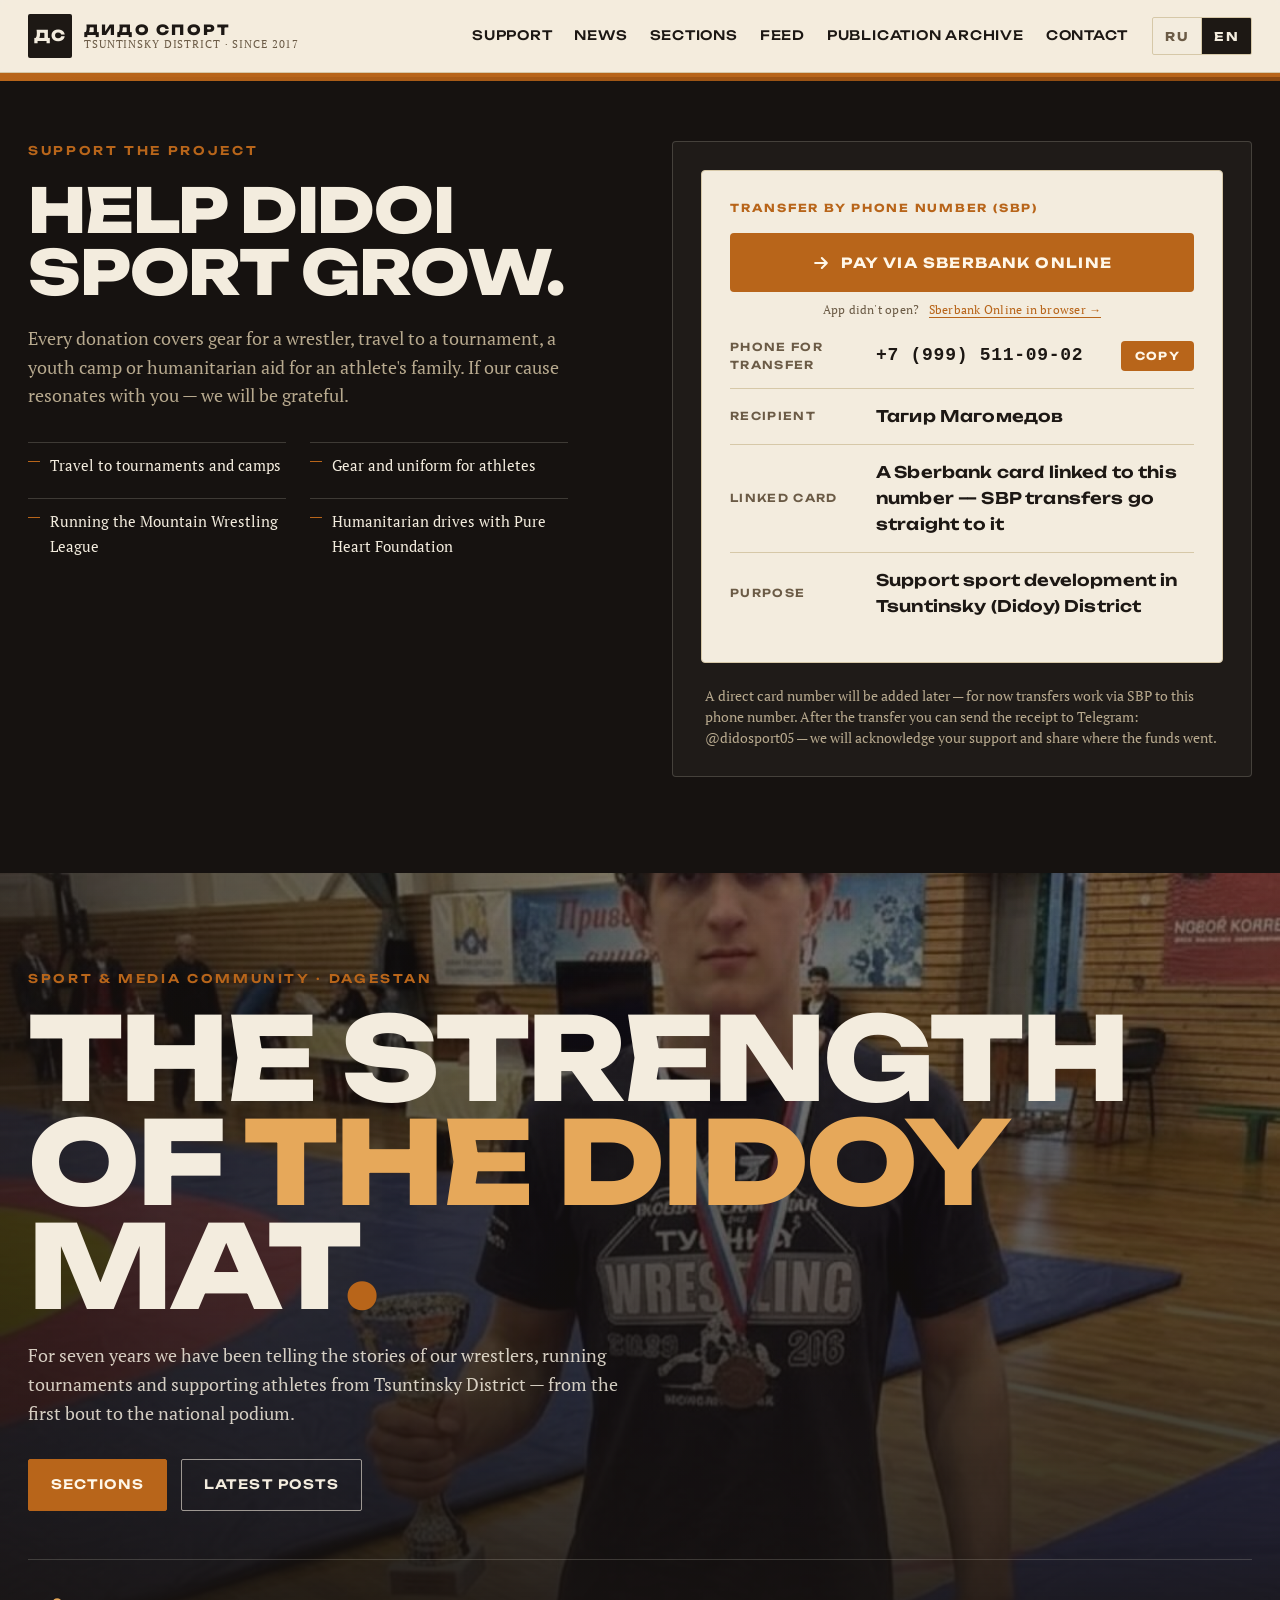
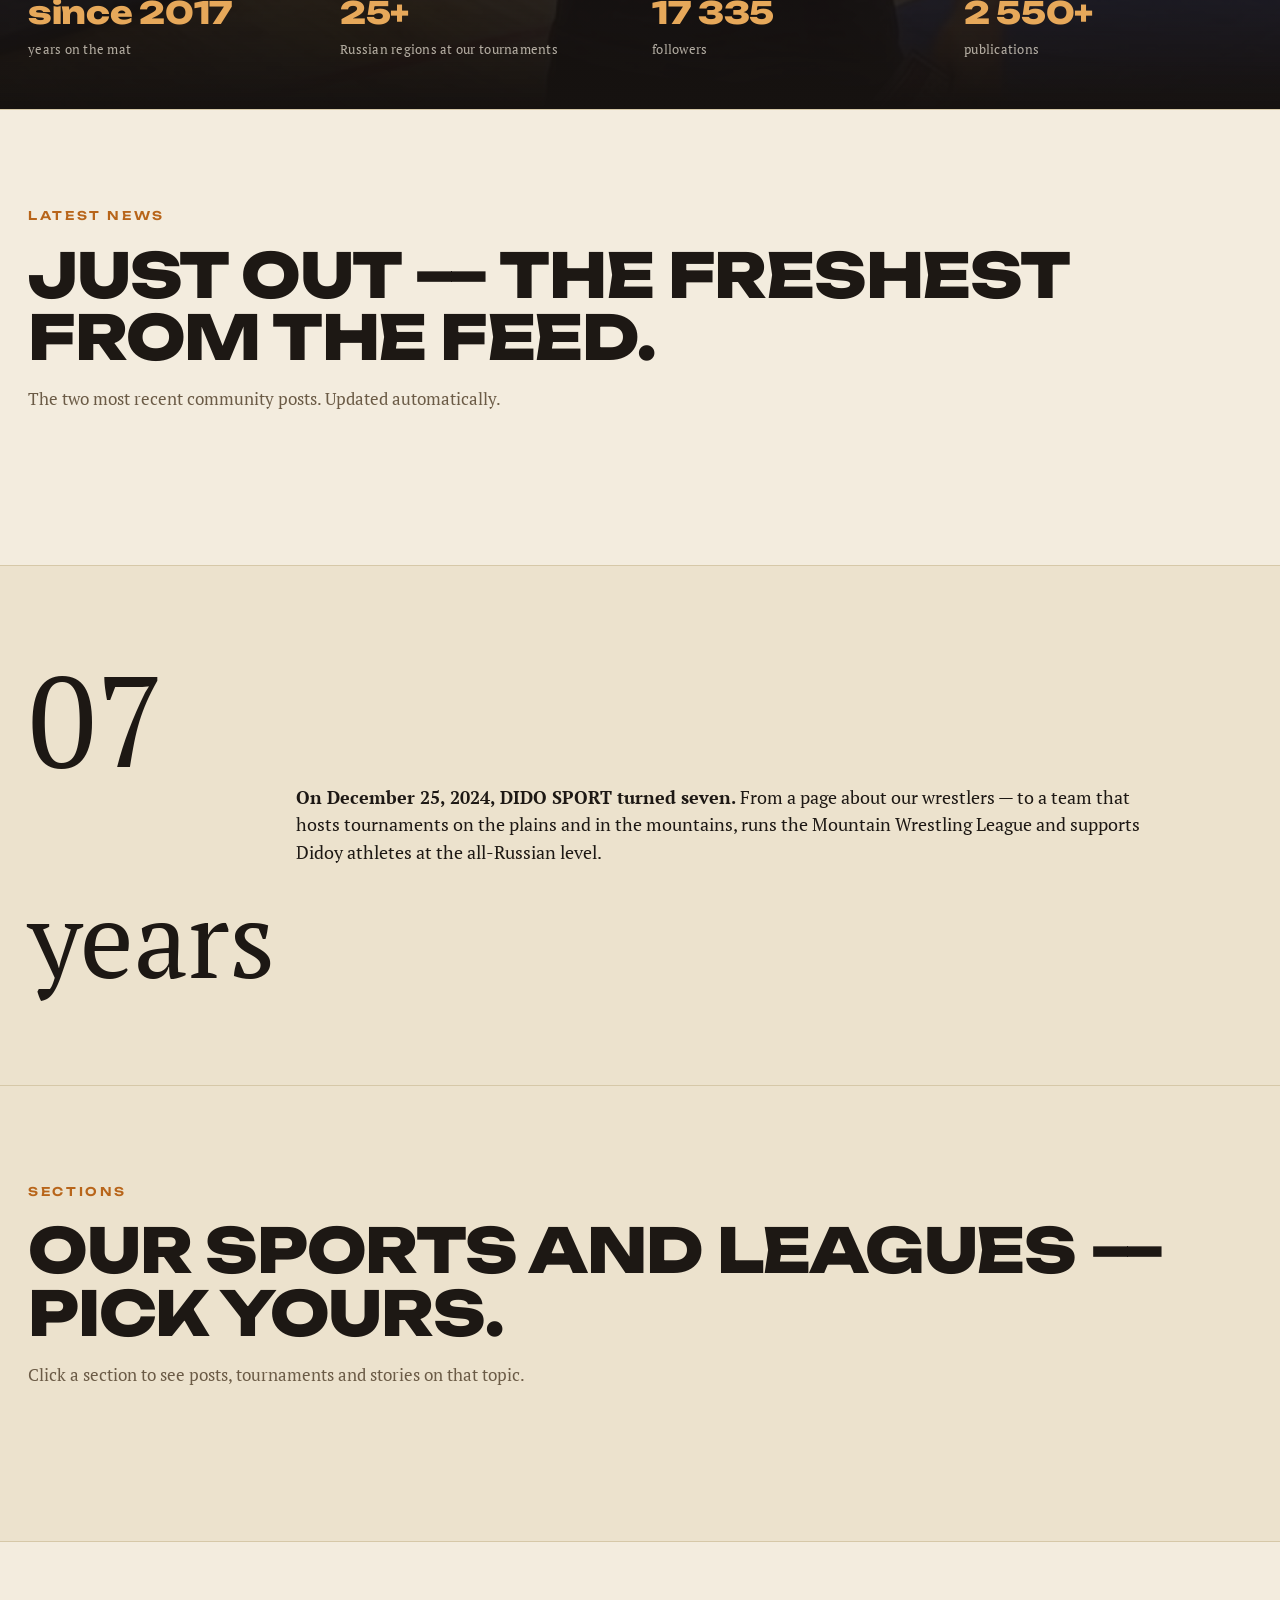
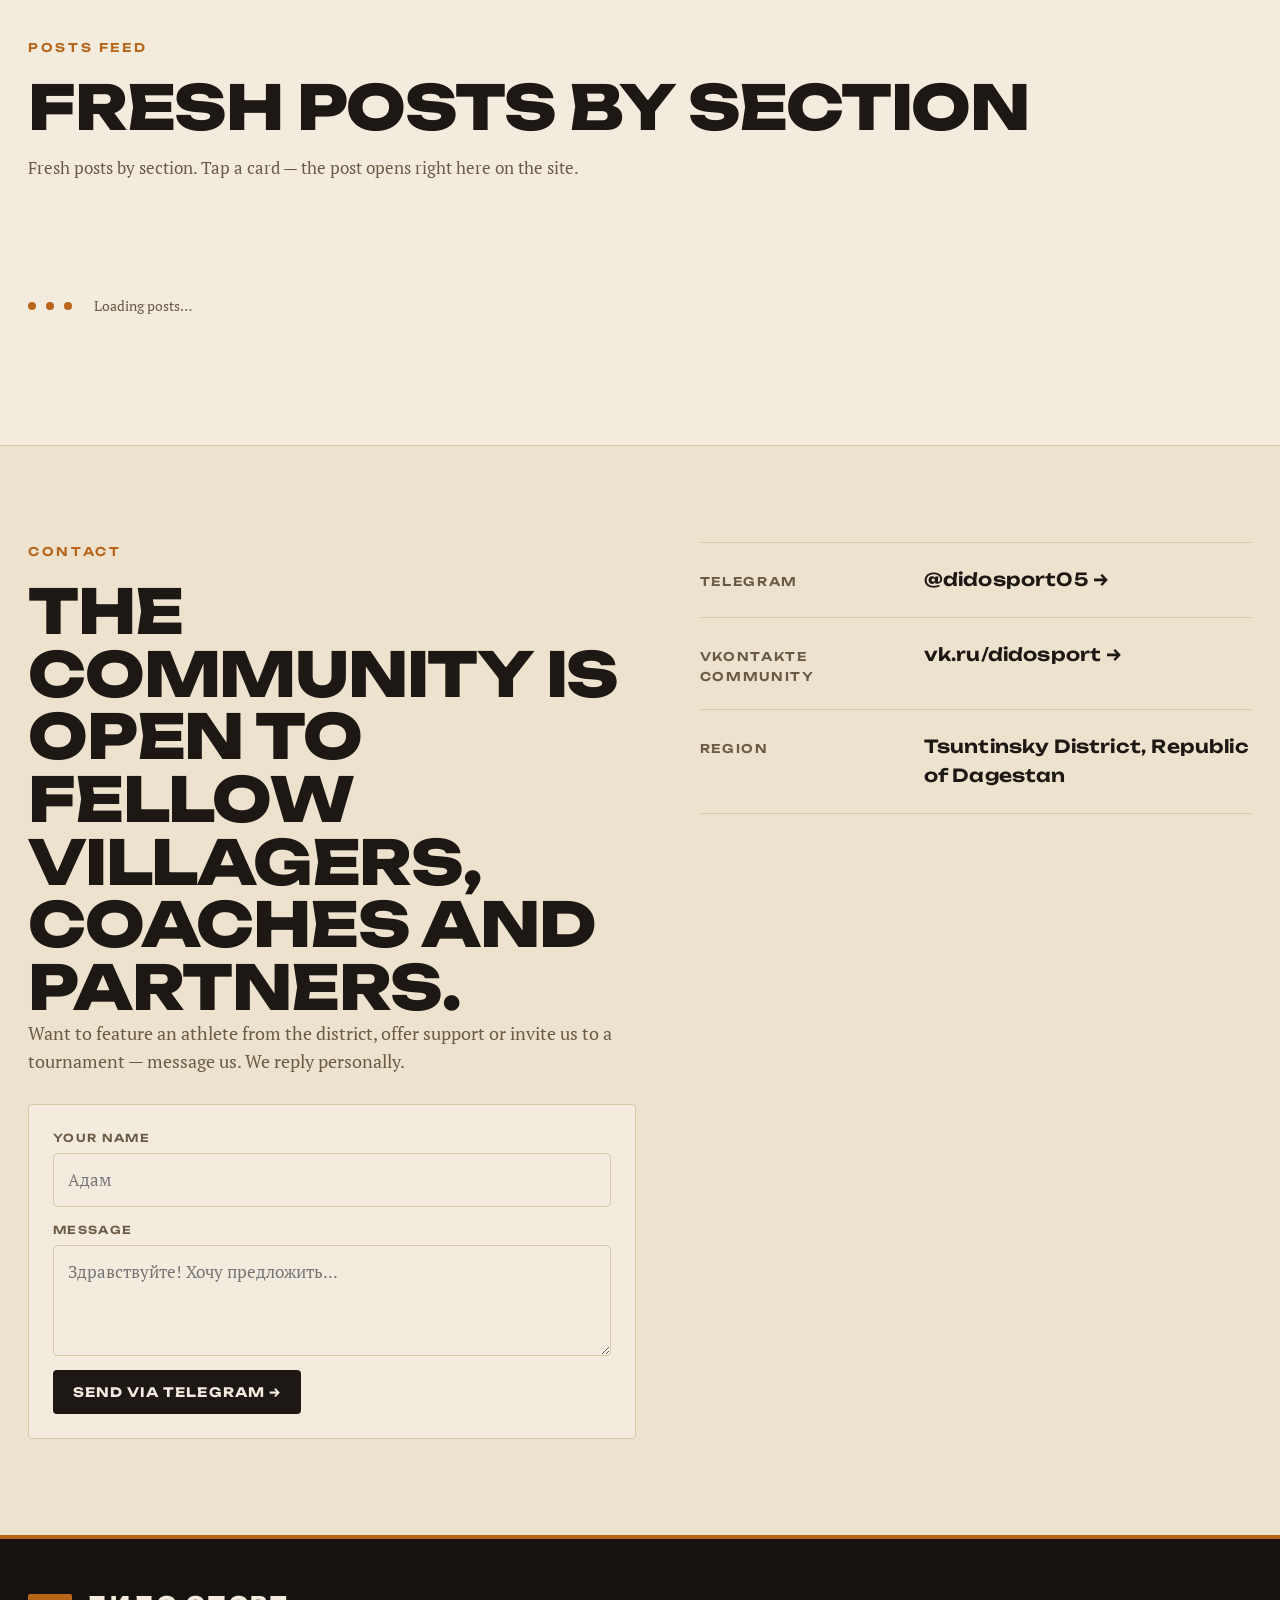
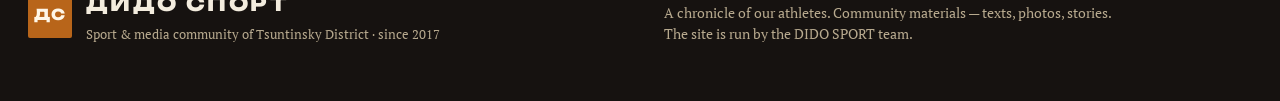
==== index.html @ 18852779 "feat: archive page (year/month grouping), refactor post modal into shared file - archive.html + arch" ====
<!doctype html>
<html lang="ru">
<head>
<meta charset="utf-8">
<meta name="viewport" content="width=device-width,initial-scale=1,viewport-fit=cover">

<!-- Primary SEO -->
<title>ДИДО СПОРТ — спортивное сообщество Цунтинского района · Дидойский спорт в Дагестане</title>
<meta name="title" content="ДИДО СПОРТ — спортивное сообщество Цунтинского (Дидойского) района Дагестана">
<meta name="description" content="ДИДО СПОРТ — спортивно-информационное сообщество Дидойского района, Республика Дагестан. Вольная борьба, ММА, муай-тай, футбол, волейбол, регби, смешанные единоборства. Новости дагестанских борцов, турниры, истории атлетов, Дидойские Вести. Спорт для дидойцев и цунтинцев с 2017 года.">
<meta name="keywords" content="спорт, дидоспорт, дидойцы, Дидо, спортивные новости, Дидойские Вести, дидоэтия, Дагестан, республика Дагестан, цунтинский район, Дидойский район, спортсмены, дагестанцы, вольная борьба, футбол, воллейбол, регби, смешанные единоборства, муай-тай, дагестанские борцы, борец, Хабиб Нурмагомедов, Ислам Махачев, цези, орёл, Даг, РД, новости РД, спортивное питание, спортивное сообщество, борьба, MMA, free fighting, Цунта, Бежта, Хупри, Шаитли">
<meta name="author" content="ДИДО СПОРТ">
<meta name="robots" content="index, follow, max-image-preview:large, max-snippet:-1, max-video-preview:-1">
<meta name="googlebot" content="index, follow">
<meta name="yandex" content="index, follow">
<meta name="language" content="Russian">
<meta name="geo.region" content="RU-DA">
<meta name="geo.placename" content="Цунтинский район, Республика Дагестан">
<meta name="geo.position" content="42.26297;45.90168">
<meta name="ICBM" content="42.26297, 45.90168">
<meta name="theme-color" content="#1a1814">

<!-- Open Graph -->
<meta property="og:type" content="website">
<meta property="og:url" content="https://www.didosport05.ru/">
<meta property="og:title" content="ДИДО СПОРТ — спортивное сообщество Дидойского района Дагестана">
<meta property="og:description" content="Спортивные новости дидойцев: вольная борьба, ММА, муай-тай, футбол, волейбол, регби. Турниры, истории атлетов, Дидойские Вести. Цунтинский район, Дагестан.">
<meta property="og:image" content="https://www.didosport05.ru/instagram/feed/3963611940679775614_6801557018-10.jpg">
<meta property="og:locale" content="ru_RU">
<meta property="og:locale:alternate" content="en_US">
<meta property="og:site_name" content="ДИДО СПОРТ">

<!-- Twitter Card -->
<meta name="twitter:card" content="summary_large_image">
<meta name="twitter:title" content="ДИДО СПОРТ — спортивное сообщество Дидойского района Дагестана">
<meta name="twitter:description" content="Спортивные новости дидойцев: вольная борьба, ММА, муай-тай, футбол, волейбол, регби. Дидойские Вести.">
<meta name="twitter:image" content="https://www.didosport05.ru/instagram/feed/3963611940679775614_6801557018-10.jpg">

<!-- Verification placeholders (set up later) -->
<meta name="yandex-verification" content="3475c1c5858cd41a">
<meta name="google-site-verification" content="google871089d7b8849f46">

<link rel="canonical" href="https://www.didosport05.ru/">
<link rel="alternate" hreflang="ru" href="https://www.didosport05.ru/">
<link rel="alternate" hreflang="en" href="https://www.didosport05.ru/?lang=en">
<link rel="alternate" hreflang="x-default" href="https://www.didosport05.ru/">

<!-- Schema.org JSON-LD -->
<script type="application/ld+json">
{
  "@context": "https://schema.org",
  "@graph": [
    {
      "@type": "Organization",
      "@id": "https://www.didosport05.ru/#organization",
      "name": "ДИДО СПОРТ",
      "alternateName": ["DIDO SPORT", "Дидоспорт", "Дидойские Вести"],
      "url": "https://www.didosport05.ru/",
      "logo": "https://www.didosport05.ru/instagram/feed/3963611940679775614_6801557018-10.jpg",
      "description": "Спортивно-информационное сообщество Цунтинского (Дидойского) района Республики Дагестан. Спорт, борьба, единоборства, турниры, истории атлетов.",
      "foundingDate": "2017-12-25",
      "areaServed": [
        {"@type": "Place", "name": "Цунтинский район, Республика Дагестан, Россия"},
        {"@type": "Place", "name": "Дидойский район"},
        {"@type": "Place", "name": "Республика Дагестан"}
      ],
      "knowsAbout": [
        "Вольная борьба",
        "MMA",
        "Free Fighting",
        "Муай-тай",
        "Грэпплинг",
        "Футбол",
        "Волейбол",
        "Регби",
        "Смешанные единоборства",
        "Дагестанские борцы"
      ],
      "sameAs": [
        "https://t.me/didosport05",
        "https://m.vk.ru/didosport"
      ],
      "contactPoint": [{
        "@type": "ContactPoint",
        "telephone": "+7-999-511-09-02",
        "contactType": "donation support",
        "availableLanguage": ["Russian"]
      }]
    },
    {
      "@type": "WebSite",
      "@id": "https://www.didosport05.ru/#website",
      "url": "https://www.didosport05.ru/",
      "name": "ДИДО СПОРТ",
      "inLanguage": ["ru-RU", "en-US"],
      "publisher": {"@id": "https://www.didosport05.ru/#organization"},
      "potentialAction": {
        "@type": "DonateAction",
        "target": "https://www.didosport05.ru/#help",
        "recipient": {"@id": "https://www.didosport05.ru/#organization"}
      }
    },
    {
      "@type": "SportsOrganization",
      "@id": "https://www.didosport05.ru/#sports",
      "name": "ДИДО СПОРТ",
      "sport": [
        "Вольная борьба",
        "MMA",
        "Free Fighting",
        "Муай-тай",
        "Грэпплинг",
        "Футбол",
        "Волейбол",
        "Регби"
      ],
      "location": {
        "@type": "Place",
        "name": "Цунтинский район, Республика Дагестан",
        "geo": {"@type": "GeoCoordinates", "latitude": 42.26297, "longitude": 45.90168}
      },
      "memberOf": {"@id": "https://www.didosport05.ru/#organization"}
    },
    {
      "@type": "Place",
      "@id": "https://www.didosport05.ru/#place",
      "name": "Цунтинский (Дидойский) район",
      "alternateName": ["Дидойский район", "Tsuntinsky District", "Цунтинский район"],
      "address": {
        "@type": "PostalAddress",
        "addressRegion": "Республика Дагестан",
        "addressCountry": "RU"
      },
      "geo": {"@type": "GeoCoordinates", "latitude": 42.26297, "longitude": 45.90168}
    },
    {
      "@type": "FAQPage",
      "mainEntity": [
        {
          "@type": "Question",
          "name": "Что такое ДИДО СПОРТ?",
          "acceptedAnswer": {
            "@type": "Answer",
            "text": "ДИДО СПОРТ — это спортивно-информационное сообщество Цунтинского (Дидойского) района Республики Дагестан, основанное 25 декабря 2017 года. Мы рассказываем о победах дагестанских борцов из дидойцев, организуем турниры по вольной борьбе, Горную Борцовскую Лигу, поддерживаем молодых атлетов."
          }
        },
        {
          "@type": "Question",
          "name": "Какими видами спорта занимается сообщество?",
          "acceptedAnswer": {
            "@type": "Answer",
            "text": "Вольная борьба, MMA · Free Fighting, грэпплинг, муай-тай, футбол, волейбол, регби, смешанные единоборства, джиу-джитсу. Также проводим гуманитарные сборы с фондом «Чистое Сердце»."
          }
        },
        {
          "@type": "Question",
          "name": "Как поддержать дидойский спорт?",
          "acceptedAnswer": {
            "@type": "Answer",
            "text": "Перевод по СБП на номер +7 (999) 511-09-02 (получатель Тагир Магомедов, карта Сбера). Назначение платежа: поддержка развития спорта в Цунтинском (Дидойском) районе."
          }
        },
        {
          "@type": "Question",
          "name": "Где находится Дидойский район?",
          "acceptedAnswer": {
            "@type": "Answer",
            "text": "Цунтинский (Дидойский) район расположен в Республике Дагестан, Россия. Координаты: 42.26297, 45.90168. Район известен своими традициями вольной борьбы и горных видов спорта."
          }
        }
      ]
    }
  ]
}
</script>

<!-- Yandex.Metrika counter — replace ID after registration at metrika.yandex.com -->
<script type="text/javascript">
  (function(m,e,t,r,i,k,a){m[i]=m[i]||function(){(m[i].a=m[i].a||[]).push(arguments)};
  m[i].l=1*new Date();
  for (var j = 0; j < document.scripts.length; j++) {if (document.scripts[j].src === r) { return; }}
  k=e.createElement(t),a=e.getElementsByTagName(t)[0],k.async=1,k.src=r,a.parentNode.insertBefore(k,a)})
  (window, document, "script", "https://mc.yandex.ru/metrika/tag.js", "ym");

  // ym(XXXXXXXX, "init", { clickmap:true, trackLinks:true, accurateTrackBounce:true });
</script>
<noscript><div><img src="https://mc.yandex.ru/watch/XXXXXXXX" style="position:absolute; left:-9999px;" alt=""/></div></noscript>
<!-- /Yandex.Metrika counter -->

<link rel="preconnect" href="https://fonts.googleapis.com">
<link rel="preconnect" href="https://fonts.gstatic.com" crossorigin>
<link href="https://fonts.googleapis.com/css2?family=Unbounded:wght@500;700;800&family=PT+Serif:ital,wght@0,400;0,700;1,400&display=swap" rel="stylesheet">
<link rel="stylesheet" href="styles.css">
</head>
<body>

<a class="skip" href="#main" data-i18n="skip">К содержимому</a>

<header class="topbar">
  <div class="topbar__inner">
    <a class="brand" href="#main">
      <span class="brand__mark">ДС</span>
      <span class="brand__words">
        <span class="brand__line1">ДИДО СПОРТ</span>
        <span class="brand__line2" data-i18n="brand_sub">Цунтинский район · с 2017</span>
      </span>
    </a>
    <nav class="nav" aria-label="Главная навигация">
      <a href="#help" data-i18n="nav_help">Помочь</a>
      <a href="#latest" data-i18n="nav_latest">Новости</a>
      <a href="#sections" data-i18n="nav_sections">Разделы</a>
      <a href="#feed" data-i18n="nav_feed">Лента</a>
      <a href="archive.html" data-i18n="archive_kicker">Архив</a>
      <a href="#contact" data-i18n="nav_contact">Связаться</a>
    </nav>
    <div class="lang-switch" role="group" aria-label="Language">
      <button type="button" class="lang-btn is-active" data-lang="ru" aria-pressed="true">RU</button>
      <button type="button" class="lang-btn" data-lang="en" aria-pressed="false">EN</button>
    </div>
  </div>
</header>

<main id="main">

<!-- HELP (top of page - most prominent) -->
<section id="help" class="help help--top">
  <div class="help__inner">
    <div class="help__lead">
      <p class="kicker" data-i18n="help_kicker">Помочь проекту</p>
      <h2 class="h2" data-i18n="help_h2">Поддержите дидойский спорт.</h2>
      <p class="lede" data-i18n="help_lead">
        Каждое пожертвование — это экипировка для борца, поездка на турнир,
        детский лагерь или гуманитарная помощь семье спортсмена.
        Если вам близки наши цели — будем благодарны.
      </p>
      <ul class="help__uses" data-i18n-parent="true">
        <li data-i18n="help_use_1">Поездки на турниры и сборы</li>
        <li data-i18n="help_use_2">Экипировка и форма для атлетов</li>
        <li data-i18n="help_use_3">Организация Горной Борцовской Лиги</li>
        <li data-i18n="help_use_4">Гуманитарные сборы совместно с «Чистым Сердцем»</li>
      </ul>
    </div>

    <div class="help__panel">
      <div class="help__card">
        <p class="help__label" data-i18n="help_card_l">Перевод по номеру телефона (СБП)</p>

        <a class="help__pay-btn" id="help-pay-btn" href="https://online.sberbank.ru/CSAFront/payment.do?templateId=transferByPhone" target="_blank" rel="noopener">
          <svg width="20" height="20" viewBox="0 0 24 24" fill="none" aria-hidden="true"><path d="M5 12h14M13 6l6 6-6 6" stroke="currentColor" stroke-width="2.5" stroke-linecap="round" stroke-linejoin="round"/></svg>
          <span data-i18n="help_pay">Перевести в Сбербанк Онлайн</span>
        </a>
        <p class="help__pay-alt">
          <span data-i18n="help_pay_alt_desktop">Не открылось приложение?</span>
          <a href="https://online.sberbank.ru/" target="_blank" rel="noopener" data-i18n="help_pay_alt_web">Сбербанк Онлайн в браузере →</a>
        </p>

        <div class="help__row">
          <span class="help__key" data-i18n="help_card_phone_l">Телефон для перевода</span>
          <span class="help__val help__val--mono" id="help-phone">+7 (999) 511-09-02</span>
          <button type="button" class="help__copy" data-copy="+79995110902" aria-label="Скопировать номер телефона">
            <span data-i18n="help_copy">Скопировать</span>
          </button>
        </div>
        <div class="help__row">
          <span class="help__key" data-i18n="help_card_recv_l">Получатель</span>
          <span class="help__val">Тагир Магомедов</span>
        </div>
        <div class="help__row">
          <span class="help__key" data-i18n="help_card_card_l">Привязан к карте</span>
          <span class="help__val" data-i18n="help_card_card_v">Карта Сбера, привязанная к этому номеру — перевод по СБП идёт прямо на неё</span>
        </div>
        <div class="help__row">
          <span class="help__key" data-i18n="help_card_purpose_l">Назначение</span>
          <span class="help__val" data-i18n="help_card_purpose_v">Поддержка развития спорта в Цунтинском (Дидойском) районе</span>
        </div>
      </div>

      <p class="help__hint" data-i18n="help_hint">
        Номер карты для прямого перевода добавим позже — пока работает перевод
        по СБП на этот номер. После перевода можно прислать чек в Телеграм:
        <a href="https://t.me/didosport05" target="_blank" rel="noopener">@didosport05</a>
        — отметим ваше участие и расскажем, на что пошли средства.
      </p>
    </div>
  </div>
</section>

<!-- HERO -->
<section class="hero">
  <div class="hero__media" aria-hidden="true">
    <img src="instagram/feed/3963611940679775614_6801557018-10.jpg" alt="" loading="eager" fetchpriority="high">
    <div class="hero__veil"></div>
  </div>
  <div class="hero__copy">
    <p class="kicker" data-i18n="hero_kicker">Спортивно-информационное сообщество · Дагестан</p>
    <h1 class="display">
      <span data-i18n="hero_title_1">Сила</span> <em data-i18n="hero_title_2">дидойского</em><br>
      <span data-i18n="hero_title_3">ковра</span><span class="dot">.</span>
    </h1>
    <p class="lede" data-i18n="hero_lede">
      Семь лет рассказываем о наших борцах, организуем турниры
      и поддерживаем спортсменов Цунтинского района — от первой
      схватки до пьедестала страны.
    </p>
    <div class="hero__cta">
      <a class="btn btn--primary" href="#sections" data-i18n="hero_cta_sections">Разделы сайта</a>
      <a class="btn btn--ghost" href="#feed" data-i18n="hero_cta_feed">Лента публикаций</a>
    </div>
    <dl class="hero__stats">
      <div><dt data-i18n="stat1_v">с 2017</dt><dd data-i18n="stat1_l">года работаем</dd></div>
      <div><dt data-i18n="stat2_v">25+</dt><dd data-i18n="stat2_l">регионов России на наших турнирах</dd></div>
      <div><dt>17 335</dt><dd data-i18n="stat3_l">подписчиков</dd></div>
      <div><dt>2 550+</dt><dd data-i18n="stat4_l">публикаций</dd></div>
    </dl>
  </div>
</section>

<!-- LATEST -->
<section id="latest" class="latest">
  <header class="section-head">
    <p class="kicker" data-i18n="latest_kicker">Последние новости</p>
    <h2 class="h2" data-i18n="latest_h2">Свежее — только что из ленты.</h2>
    <p class="section-head__sub" data-i18n="latest_sub">Две последние публикации сообщества. Обновляется автоматически.</p>
  </header>

  <div class="latest__grid" id="latest-grid">
    <!-- populated by feed.js -->
  </div>

  <div id="latest-empty" class="ig-empty" hidden>
    <p data-i18n="latest_empty_title">Пока нет новых публикаций</p>
    <p data-i18n="latest_empty_sub">Загляни позже или посмотри ленту ниже.</p>
  </div>
</section>

<!-- ABOUT (compact) -->
<section id="about" class="about about--compact">
  <div class="about__inner">
    <div class="about__num">
      <span>07</span>
      <small data-i18n="about_unit">лет</small>
    </div>
    <p class="about__lead" data-i18n="about_lead">
      <strong>25 декабря 2024 года «ДИДО СПОРТ» исполнилось семь лет.</strong>
      От страницы о наших борцах — до команды, которая собирает турниры
      на равнине и в горах, ведёт Горную Борцовскую Лигу и поддерживает
      дидойских спортсменов на всероссийском уровне.
    </p>
  </div>
</section>

<!-- SECTIONS / CATEGORIES -->
<section id="sections" class="sections">
  <header class="section-head">
    <p class="kicker" data-i18n="sec_kicker">Разделы</p>
    <h2 class="h2" data-i18n="sec_h2">Свои направления и лиги — выбери своё.</h2>
    <p class="section-head__sub" data-i18n="sec_sub">Кликните на раздел — увидите публикации, турниры и истории по теме.</p>
  </header>

  <div class="sections__grid" id="sections-grid">
    <!-- populated by feed.js from categories.json -->
  </div>
</section>

<!-- FEED -->
<section id="feed" class="feed">
  <header class="section-head">
    <p class="kicker" data-i18n="feed_kicker">Лента публикаций</p>
    <h2 class="h2" data-i18n="feed_h2">Свежие материалы по разделам</h2>
    <p class="section-head__sub" data-i18n="feed_sub">Свежие публикации по разделам. Нажмите карточку — публикация откроется здесь, на сайте.</p>
  </header>

  <div class="feed__filters" id="feed-filters" role="tablist" aria-label="Фильтр по разделам">
    <!-- populated by feed.js from categories.json -->
  </div>

  <div id="ig-loader" class="ig-loader" aria-live="polite">
    <span class="ig-loader__dot"></span>
    <span class="ig-loader__dot"></span>
    <span class="ig-loader__dot"></span>
    <p data-i18n="feed_loading">Загружаем посты…</p>
  </div>

  <div id="ig-grid" class="ig-grid" hidden></div>

  <div id="ig-empty" class="ig-empty" hidden>
    <p data-i18n="feed_empty_title">В этом разделе пока нет публикаций</p>
    <p data-i18n="feed_empty_sub">Новые посты появятся здесь, как только будут опубликованы.</p>
  </div>
</section>

<!-- CONTACT -->
<section id="contact" class="contact">
  <div class="contact__inner">
    <div class="contact__lead">
      <p class="kicker" data-i18n="ct_kicker">Связаться с нами</p>
      <h2 class="h2" data-i18n="ct_h2">Сообщество открыто для земляков, тренеров и партнёров.</h2>
      <p class="lede" data-i18n="ct_lede">
        Хотите рассказать о спортсмене из района, предложить поддержку
        или пригласить на турнир — пишите. Отвечаем лично.
      </p>

      <form class="contact__form" id="contact-form" action="https://t.me/didosport05" method="get" target="_blank">
        <label class="contact__field">
          <span data-i18n="ct_f_name">Ваше имя</span>
          <input type="text" name="name" autocomplete="name" placeholder="Адам">
        </label>
        <label class="contact__field">
          <span data-i18n="ct_f_msg">Сообщение</span>
          <textarea name="message" rows="3" placeholder="Здравствуйте! Хочу предложить..."></textarea>
        </label>
        <button type="submit" class="contact__send" data-i18n="ct_f_send">Отправить в Телеграм →</button>
      </form>
    </div>

    <ul class="contact__list">
      <li class="contact__item">
        <span class="contact__label" data-i18n="ct_2_l">Telegram</span>
        <a class="contact__value" href="https://t.me/didosport05" target="_blank" rel="noopener">@didosport05 →</a>
      </li>
      <li class="contact__item">
        <span class="contact__label" data-i18n="ct_3_l">Сообщество ВКонтакте</span>
        <a class="contact__value" href="https://m.vk.ru/didosport" target="_blank" rel="noopener">vk.ru/didosport →</a>
      </li>
      <li class="contact__item">
        <span class="contact__label" data-i18n="ct_4_l">Регион</span>
        <span class="contact__value contact__value--plain" data-i18n="ct_4_v">Цунтинский район, Республика Дагестан</span>
      </li>
    </ul>
  </div>
</section>

</main>

<footer class="footer">
  <div class="footer__inner">
    <div class="footer__brand">
      <span class="brand__mark">ДС</span>
      <div>
        <p class="footer__title">ДИДО СПОРТ</p>
        <p class="footer__sub" data-i18n="footer_sub">Спортивно-информационное сообщество Цунтинского района · с 2017</p>
      </div>
    </div>
    <p class="footer__copy" data-i18n="footer_copy">
      Летопись наших атлетов. Материалы сообщества — тексты, фото, истории.
      Сайт ведётся командой ДИДО СПОРТ.
    </p>
  </div>
</footer>

<script src="i18n.js"></script>
<script src="post-modal.js"></script>
<script src="feed.js"></script>
<script>
  // Remove the Spru Pages badge injected by p.spru.io/badge.js (closed shadow DOM).
  // CSS already hides it; this is a defence in depth in case CSS is overridden.
  (function () {
    function killBadge() {
      var host = document.getElementById('spru-pages-badge-host');
      if (host && host.parentNode) host.parentNode.removeChild(host);
    }
    if (document.readyState === 'loading') {
      document.addEventListener('DOMContentLoaded', killBadge);
    } else {
      killBadge();
    }
    var obs = new MutationObserver(killBadge);
    obs.observe(document.documentElement, { childList: true, subtree: true });
  })();
</script>
</body>
</html>
---- styles.css ----
/* =========================================
   ДИДО СПОРТ — editorial + warm tactility
   Direction: editorial warm; accent hue 28° (amber/ochre);
   type: Unbounded (display) + PT Serif (body)
   ========================================= */

:root {
  --bg: #f3ecde;
  --surface: #ece2cd;
  --fg: #1d1814;
  --muted: #6b5b46;
  --border: #d6c8a8;
  --accent: #b8651a;
  --accent-deep: #8a4810;
  --accent-on: #fff7e8;
  --invert-bg: #161210;
  --invert-fg: #f3ecde;
  --invert-muted: #b7a98e;

  --font-display: 'Unbounded', 'PT Serif', Georgia, serif;
  --font-body: 'PT Serif', Georgia, 'Times New Roman', serif;

  --radius: 2px;
  --space-section: 96px;
}

* { box-sizing: border-box; }
html, body { margin: 0; padding: 0; }
html { -webkit-text-size-adjust: 100%; }
body {
  font-family: var(--font-body);
  font-size: 17px;
  line-height: 1.65;
  color: var(--fg);
  background: var(--bg);
  -webkit-font-smoothing: antialiased;
  text-rendering: optimizeLegibility;
}
img { display: block; max-width: 100%; height: auto; }
a { color: var(--accent); text-decoration: none; transition: color .2s ease; }
a:hover { color: var(--accent-deep); }
button { font-family: inherit; }

.skip {
  position: absolute; left: -9999px; top: 0;
  background: var(--accent); color: var(--accent-on);
  padding: 12px 18px; z-index: 100;
}
.skip:focus { left: 16px; top: 16px; }

/* =========== TOPBAR =========== */
.topbar {
  position: sticky; top: 0; z-index: 30;
  background: rgba(243,236,222,0.92);
  backdrop-filter: saturate(140%) blur(8px);
  border-bottom: 1px solid var(--border);
}
.topbar__inner {
  max-width: 1280px; margin: 0 auto;
  padding: 14px 28px;
  display: flex; align-items: center; gap: 24px;
}
.brand {
  display: inline-flex; align-items: center; gap: 12px;
  color: var(--fg); text-decoration: none;
  flex-shrink: 0;
}
.brand__mark {
  width: 44px; height: 44px;
  display: inline-flex; align-items: center; justify-content: center;
  font-family: var(--font-display);
  font-weight: 800; font-size: 15px; letter-spacing: 0.04em;
  background: var(--fg); color: var(--bg);
  border-radius: var(--radius);
}
.brand__words { display: flex; flex-direction: column; line-height: 1.1; }
.brand__line1 {
  font-family: var(--font-display);
  font-weight: 800; font-size: 14px; letter-spacing: 0.16em;
}
.brand__line2 {
  font-size: 11px; letter-spacing: 0.08em;
  color: var(--muted); text-transform: uppercase;
}
.nav {
  display: flex; gap: 22px; margin-left: auto;
  font-family: var(--font-display); font-weight: 500;
  font-size: 13px; letter-spacing: 0.06em; text-transform: uppercase;
}
.nav a { color: var(--fg); }
.nav a:hover { color: var(--accent); }

.lang-switch {
  display: inline-flex;
  border: 1px solid var(--border);
  border-radius: var(--radius);
  overflow: hidden;
  background: var(--bg);
  flex-shrink: 0;
}
.lang-btn {
  appearance: none;
  background: transparent;
  border: 0;
  padding: 9px 12px;
  font-family: var(--font-display);
  font-weight: 700;
  font-size: 12px;
  letter-spacing: 0.12em;
  color: var(--muted);
  cursor: pointer;
  transition: background .15s ease, color .15s ease;
  min-width: 44px;
  min-height: 36px;
}
.lang-btn + .lang-btn { border-left: 1px solid var(--border); }
.lang-btn:hover { color: var(--fg); }
.lang-btn.is-active { background: var(--fg); color: var(--bg); }

.cta {
  display: inline-flex; align-items: center; gap: 8px;
  padding: 11px 16px;
  background: var(--accent); color: var(--accent-on);
  font-family: var(--font-display);
  font-weight: 600; font-size: 13px; letter-spacing: 0.06em;
  text-transform: uppercase; border-radius: var(--radius);
  border: 1px solid var(--accent);
  transition: background .2s ease, transform .2s ease;
  flex-shrink: 0;
}
.cta:hover { background: var(--accent-deep); color: var(--accent-on); transform: translateY(-1px); }

/* =========== HERO =========== */
.hero {
  position: relative;
  min-height: 92vh;
  display: grid;
  grid-template-rows: 1fr auto;
  overflow: hidden;
  background: var(--invert-bg);
  color: var(--invert-fg);
  border-bottom: 1px solid var(--invert-bg);
}
.hero__media { position: absolute; inset: 0; z-index: 0; }
.hero__media img {
  width: 100%; height: 100%;
  object-fit: cover; object-position: center 30%;
  filter: contrast(1.05) saturate(0.95);
}
.hero__veil {
  position: absolute; inset: 0;
  background:
    linear-gradient(180deg, rgba(22,18,16,0.45) 0%, rgba(22,18,16,0.85) 80%, rgba(22,18,16,1) 100%),
    linear-gradient(90deg, rgba(22,18,16,0.55) 0%, rgba(22,18,16,0.05) 60%);
}
.hero__copy {
  position: relative; z-index: 2;
  align-self: end;
  max-width: 1280px;
  width: 100%;
  margin: 0 auto;
  padding: 96px 28px 48px;
}
.kicker {
  font-family: var(--font-display);
  font-weight: 600; font-size: 12px;
  letter-spacing: 0.22em; text-transform: uppercase;
  color: var(--accent);
  margin: 0 0 18px;
}
.kicker--invert { color: #e6a85a; }
.display {
  font-family: var(--font-display);
  font-weight: 800;
  font-size: clamp(48px, 9vw, 140px);
  line-height: 0.9;
  letter-spacing: -0.025em;
  margin: 0 0 24px;
  text-transform: uppercase;
}
.display em { font-style: normal; color: #e6a85a; }
.display .dot { color: var(--accent); }
.lede {
  max-width: 620px;
  font-size: clamp(17px, 1.4vw, 19px);
  line-height: 1.6;
  color: rgba(243,236,222,0.85);
  margin: 0 0 32px;
}
.lede--invert { color: rgba(243,236,222,0.78); }
.hero__cta { display: flex; flex-wrap: wrap; gap: 14px; margin-bottom: 48px; }

.btn {
  display: inline-flex; align-items: center; justify-content: center;
  padding: 14px 22px;
  font-family: var(--font-display);
  font-weight: 600; font-size: 13px;
  letter-spacing: 0.08em; text-transform: uppercase;
  border-radius: var(--radius);
  border: 1px solid currentColor;
  transition: background .2s ease, color .2s ease, transform .2s ease;
}
.btn--primary { background: var(--accent); color: var(--accent-on); border-color: var(--accent); }
.btn--primary:hover { background: var(--accent-deep); color: var(--accent-on); transform: translateY(-1px); }
.btn--ghost { color: var(--invert-fg); border-color: rgba(243,236,222,0.6); }
.btn--ghost:hover { background: rgba(243,236,222,0.1); color: var(--invert-fg); }

.hero__stats {
  display: grid;
  grid-template-columns: repeat(4, minmax(0,1fr));
  gap: 24px;
  margin: 0;
  padding-top: 28px;
  border-top: 1px solid rgba(243,236,222,0.18);
}
.hero__stats > div { display: flex; flex-direction: column; }
.hero__stats dt {
  font-family: var(--font-display);
  font-weight: 800;
  font-size: clamp(22px, 2.4vw, 32px);
  color: #e6a85a;
  letter-spacing: -0.01em;
}
.hero__stats dd {
  margin: 0;
  font-size: 13px;
  color: rgba(243,236,222,0.7);
  letter-spacing: 0.02em;
}

.hero__ticker {
  position: relative; z-index: 2;
  background: var(--accent);
  color: var(--accent-on);
  border-top: 1px solid var(--accent-deep);
  overflow: hidden;
}
.ticker__track {
  display: flex; gap: 28px;
  white-space: nowrap;
  padding: 12px 0;
  font-family: var(--font-display);
  font-weight: 700;
  font-size: 13px;
  letter-spacing: 0.18em;
  text-transform: uppercase;
  animation: ticker 28s linear infinite;
}
.ticker__btn,
.ticker__track span:not(.ticker__sep) {
  appearance: none;
  background: transparent;
  border: 0;
  padding: 4px 0;
  font: inherit;
  color: inherit;
  letter-spacing: inherit;
  text-transform: inherit;
  cursor: pointer;
  transition: color .2s ease;
}
.ticker__btn:hover,
.ticker__btn:focus-visible {
  color: var(--accent);
  outline: none;
}
.ticker__sep { opacity: 0.6; }
@keyframes ticker {
  from { transform: translateX(0); }
  to   { transform: translateX(-50%); }
}

/* =========== SECTION HEADS =========== */
.section-head {
  max-width: 1280px;
  margin: 0 auto;
  padding: 0 28px 56px;
}
.section-head__sub {
  max-width: 640px;
  font-size: 17px;
  color: var(--muted);
  margin: 16px 0 0;
}
.h2 {
  font-family: var(--font-display);
  font-weight: 800;
  font-size: clamp(32px, 4.8vw, 64px);
  line-height: 1.02;
  letter-spacing: -0.02em;
  margin: 0;
  text-transform: uppercase;
}
.h2--invert { color: var(--invert-fg); }

/* =========== ABOUT =========== */
.about {
  padding: var(--space-section) 0;
  background: var(--bg);
}
.about--compact {
  padding: 48px 0;
  border-top: 1px solid var(--border);
  background: var(--surface);
}
.about__inner {
  max-width: 1280px;
  margin: 0 auto;
  padding: 0 28px;
  display: grid;
  grid-template-columns: 220px 1fr;
  gap: 48px;
  align-items: center;
}
.about--compact .about__num { position: static; font-size: clamp(80px, 10vw, 140px); }
.about__lead { margin: 0; font-size: 18px; line-height: 1.55; max-width: 880px; color: var(--fg); }
.about__lead strong { color: var(--fg); font-weight: 700; }
@media (max-width: 720px) {
  .about__inner { grid-template-columns: 1fr; gap: 16px; }
  .about--compact .about__num { font-size: 72px; }
}

/* =========== ATHLETES =========== */
.cards {
  list-style: none; padding: 0; margin: 0 auto;
  max-width: 1280px;
  padding: 0 28px;
  display: grid;
  grid-template-columns: repeat(3, 1fr);
  gap: 32px;
}
.card {
  display: flex; flex-direction: column;
  background: var(--bg);
  border: 1px solid var(--border);
  border-radius: var(--radius);
  overflow: hidden;
  transition: transform .25s ease, border-color .25s ease;
}
.card:hover { transform: translateY(-3px); border-color: var(--accent); }
.card__media {
  aspect-ratio: 4/3;
  background: var(--invert-bg);
  overflow: hidden;
}
.card__media img {
  width: 100%; height: 100%;
  object-fit: cover;
  transition: transform .6s ease;
}
.card:hover .card__media img { transform: scale(1.04); }
.card__body { padding: 22px 22px 26px; }
.card__tag {
  font-family: var(--font-display);
  font-size: 11px; font-weight: 600;
  letter-spacing: 0.12em; text-transform: uppercase;
  color: var(--accent);
  margin: 0 0 10px;
}
.card__body h3 {
  font-family: var(--font-display);
  font-weight: 700;
  font-size: 19px;
  line-height: 1.2;
  margin: 0 0 10px;
}
.card__body p { margin: 0; font-size: 14.5px; color: var(--muted); line-height: 1.55; }

/* =========== INSTAGRAM FEED =========== */
.feed {
  padding: var(--space-section) 0;
  background: var(--bg);
  border-top: 1px solid var(--border);
}
.ig-loader {
  max-width: 1280px;
  margin: 0 auto;
  padding: 32px 28px;
  display: flex; gap: 10px; align-items: center;
  color: var(--muted);
}
.ig-loader p { margin: 0 0 0 12px; font-size: 14px; }
.ig-loader[hidden] { display: none; }
.ig-loader__dot {
  width: 8px; height: 8px; border-radius: 50%;
  background: var(--accent);
  animation: igPulse 1.2s infinite ease-in-out;
}
.ig-loader__dot:nth-child(2) { animation-delay: .15s; }
.ig-loader__dot:nth-child(3) { animation-delay: .3s; }
@keyframes igPulse {
  0%, 80%, 100% { opacity: .25; transform: scale(0.8); }
  40%           { opacity: 1;   transform: scale(1.1); }
}
.ig-grid {
  max-width: 1280px;
  margin: 0 auto;
  padding: 0 28px;
  display: grid;
  grid-template-columns: repeat(3, 1fr);
  gap: 24px;
}
.ig-card {
  display: flex; flex-direction: column;
  background: var(--bg);
  border: 1px solid var(--border);
  border-radius: var(--radius);
  overflow: hidden;
  text-decoration: none;
  color: inherit;
  transition: transform .25s ease, border-color .25s ease;
  /* <button> reset — cards stay link-styled, no native button chrome. */
  appearance: none;
  font: inherit;
  text-align: left;
  width: 100%;
  padding: 0;
  cursor: pointer;
  -webkit-tap-highlight-color: transparent;
}
.ig-card:focus-visible {
  outline: 2px solid var(--accent);
  outline-offset: 3px;
}
.ig-card:hover { transform: translateY(-3px); border-color: var(--accent); }
.ig-card__media {
  position: relative;
  aspect-ratio: 4/3;
  background: var(--invert-bg);
  overflow: hidden;
}
.ig-card__media img {
  width: 100%; height: 100%;
  object-fit: cover;
  transition: transform .6s ease;
}
.ig-card:hover .ig-card__media img { transform: scale(1.04); }
.ig-card__badge {
  position: absolute; top: 12px; left: 12px;
  background: rgba(0,0,0,0.6); color: #fff7e8;
  font-family: var(--font-display);
  font-size: 10px; letter-spacing: 0.14em;
  padding: 5px 10px;
  border-radius: 999px;
  text-transform: uppercase;
}
.ig-card__placeholder {
  width: 100%; height: 100%;
  display: flex; align-items: center; justify-content: center;
  color: var(--invert-fg);
  font-family: var(--font-display); letter-spacing: 0.14em;
  text-transform: uppercase; font-size: 12px;
}
.ig-card__body { padding: 18px 20px 22px; display: flex; flex-direction: column; gap: 8px; }
.ig-card__tag {
  margin: 0;
  font-family: var(--font-display);
  font-weight: 600;
  font-size: 11px;
  letter-spacing: 0.12em;
  text-transform: uppercase;
  color: var(--accent);
}
.ig-card__date {
  margin: 0;
  font-size: 12px;
  color: var(--muted);
}
.ig-card__caption {
  margin: 0;
  font-size: 14.5px;
  line-height: 1.5;
  color: var(--fg);
  display: -webkit-box;
  -webkit-line-clamp: 4;
  -webkit-box-orient: vertical;
  overflow: hidden;
}
.ig-card__open {
  margin-top: 6px;
  font-family: var(--font-display);
  font-weight: 600;
  font-size: 12px;
  letter-spacing: 0.1em;
  color: var(--accent);
}
.ig-card__cat {
  position: absolute;
  bottom: 10px; left: 10px;
  background: rgba(255, 247, 232, 0.92);
  color: var(--invert-bg);
  font-family: var(--font-display);
  font-size: 10px;
  font-weight: 700;
  letter-spacing: 0.12em;
  padding: 5px 10px;
  border-radius: 999px;
  text-transform: uppercase;
  max-width: calc(100% - 20px);
  white-space: nowrap;
  overflow: hidden;
  text-overflow: ellipsis;
}
.ig-card__heart {
  position: absolute;
  top: 10px; right: 10px;
  width: 32px; height: 32px;
  display: inline-flex; align-items: center; justify-content: center;
  background: rgba(255, 247, 232, 0.95);
  color: var(--accent);
  font-size: 16px;
  border-radius: 999px;
  box-shadow: 0 4px 12px rgba(0,0,0,0.15);
  pointer-events: none;
  z-index: 2;
  animation: heartPop 0.4s cubic-bezier(.34,1.56,.64,1);
}
@keyframes heartPop {
  0% { transform: scale(0); }
  60% { transform: scale(1.25); }
  100% { transform: scale(1); }
}
.feed__cta {
  display: table;
  margin: 56px auto 0;
}

/* =========== FEED FILTERS =========== */
.feed__filters {
  max-width: 1280px; margin: 0 auto 24px;
  padding: 0 28px;
  display: flex; flex-wrap: wrap;
  gap: 8px;
}
.filter-pill {
  appearance: none;
  display: inline-flex; align-items: center; gap: 8px;
  background: var(--bg);
  border: 1px solid var(--border);
  border-radius: 999px;
  padding: 8px 14px;
  font-family: var(--font-display);
  font-size: 12px; font-weight: 600;
  letter-spacing: 0.1em;
  text-transform: uppercase;
  color: var(--muted);
  cursor: pointer;
  transition: color .2s ease, background .2s ease, border-color .2s ease;
}
.filter-pill:hover { color: var(--fg); border-color: var(--fg); }
.filter-pill.is-active {
  background: var(--fg);
  color: var(--bg);
  border-color: var(--fg);
}
.filter-pill__count {
  display: inline-flex; align-items: center; justify-content: center;
  min-width: 22px; height: 18px; padding: 0 6px;
  border-radius: 999px;
  background: rgba(184, 101, 26, 0.14);
  color: var(--accent);
  font-size: 11px; font-weight: 700;
}
.filter-pill.is-active .filter-pill__count {
  background: rgba(255, 247, 232, 0.2);
  color: var(--bg);
}

.ig-empty {
  max-width: 1280px; margin: 0 auto;
  padding: 32px 28px 48px;
  text-align: center;
  color: var(--muted);
}
.ig-empty p { margin: 0 0 6px; }
.ig-empty p:first-child {
  font-family: var(--font-display);
  font-size: 18px; font-weight: 700;
  color: var(--fg);
  letter-spacing: 0.04em;
}

/* =========== SECTIONS GRID =========== */
.sections {
  padding: var(--space-section) 0;
  background: var(--surface);
  border-top: 1px solid var(--border);
}

/* =========== LATEST (top 2) =========== */
.latest {
  padding: var(--space-section) 0;
  background: var(--bg);
  border-top: 1px solid var(--border);
}
.latest__grid {
  max-width: 1280px; margin: 0 auto;
  padding: 0 28px;
  display: grid;
  grid-template-columns: 1fr 1fr;
  gap: 24px;
}
.latest-card {
  appearance: none;
  display: flex; flex-direction: column;
  background: var(--bg);
  border: 1px solid var(--border);
  border-radius: var(--radius);
  overflow: hidden;
  text-align: left;
  font: inherit;
  color: inherit;
  padding: 0;
  cursor: pointer;
  transition: transform .25s ease, border-color .25s ease, box-shadow .25s ease;
  position: relative;
}
.latest-card:hover {
  transform: translateY(-3px);
  border-color: var(--accent);
  box-shadow: 0 12px 28px -16px rgba(29, 24, 20, 0.4);
}
.latest-card:focus-visible {
  outline: 2px solid var(--accent);
  outline-offset: 3px;
}
.latest-card__media {
  position: relative;
  aspect-ratio: 16 / 10;
  background: var(--invert-bg);
  overflow: hidden;
}
.latest-card__media img {
  width: 100%; height: 100%;
  object-fit: cover;
  transition: transform .6s ease;
}
.latest-card:hover .latest-card__media img { transform: scale(1.04); }
.latest-card__badge {
  position: absolute; top: 14px; left: 14px;
  background: var(--accent);
  color: var(--accent-on);
  font-family: var(--font-display);
  font-size: 10px; font-weight: 700;
  letter-spacing: 0.14em;
  text-transform: uppercase;
  padding: 6px 12px;
  border-radius: 999px;
  box-shadow: 0 4px 12px -4px rgba(0,0,0,0.3);
}
.latest-card__body {
  padding: 22px 24px 26px;
  display: flex; flex-direction: column;
  gap: 10px;
  flex: 1;
}
.latest-card__meta {
  display: flex; align-items: center;
  gap: 10px;
  flex-wrap: wrap;
}
.latest-card__cat {
  background: rgba(184, 101, 26, 0.12);
  color: var(--accent);
  font-family: var(--font-display);
  font-size: 11px; font-weight: 700;
  letter-spacing: 0.12em;
  text-transform: uppercase;
  padding: 5px 10px;
  border-radius: 999px;
}
.latest-card__date {
  font-family: var(--font-display);
  font-size: 11px; font-weight: 600;
  letter-spacing: 0.1em;
  text-transform: uppercase;
  color: var(--muted);
}
.latest-card__title {
  margin: 0;
  font-family: var(--font-display);
  font-size: 22px; font-weight: 700;
  line-height: 1.3;
  letter-spacing: 0.005em;
  color: var(--fg);
  display: -webkit-box;
  -webkit-line-clamp: 3;
  -webkit-box-orient: vertical;
  overflow: hidden;
  flex: 1;
}
.latest-card__open {
  margin-top: 8px;
  font-family: var(--font-display);
  font-weight: 600;
  font-size: 12px;
  letter-spacing: 0.1em;
  color: var(--accent);
}
.sections__grid {
  max-width: 1280px; margin: 0 auto;
  padding: 0 28px;
  display: grid;
  grid-template-columns: repeat(3, 1fr);
  gap: 24px;
}
.section-card {
  appearance: none;
  display: flex; flex-direction: column;
  background: var(--bg);
  border: 1px solid var(--border);
  border-radius: var(--radius);
  overflow: hidden;
  text-align: left;
  font: inherit;
  color: inherit;
  padding: 0;
  cursor: pointer;
  transition: transform .25s ease, border-color .25s ease, box-shadow .25s ease;
}
.section-card:hover {
  transform: translateY(-3px);
  border-color: var(--accent);
  box-shadow: 0 12px 28px -16px rgba(29, 24, 20, 0.4);
}
.section-card:focus-visible {
  outline: 2px solid var(--accent);
  outline-offset: 3px;
}
.section-card__media {
  position: relative;
  aspect-ratio: 16 / 9;
  background: var(--invert-bg);
  overflow: hidden;
}
.section-card__media img {
  width: 100%; height: 100%;
  object-fit: cover;
  transition: transform .6s ease;
}
.section-card:hover .section-card__media img { transform: scale(1.04); }
.section-card__placeholder {
  width: 100%; height: 100%;
  display: flex; align-items: center; justify-content: center;
  color: var(--invert-fg);
  font-family: var(--font-display);
  font-size: 36px; font-weight: 800;
  letter-spacing: 0.1em;
  text-transform: uppercase;
}
.section-card__body {
  padding: 20px 22px 22px;
  display: flex; flex-direction: column;
  gap: 8px;
  flex: 1;
}
.section-card__count {
  margin: 0;
  font-family: var(--font-display);
  font-size: 11px; font-weight: 700;
  letter-spacing: 0.14em;
  text-transform: uppercase;
  color: var(--accent);
}
.section-card__title {
  margin: 0;
  font-family: var(--font-display);
  font-size: 20px; font-weight: 700;
  letter-spacing: 0.01em;
  color: var(--fg);
}
.section-card__desc {
  margin: 0;
  font-size: 14px; line-height: 1.5;
  color: var(--muted);
  flex: 1;
}
.section-card__open {
  margin-top: 8px;
  font-family: var(--font-display);
  font-weight: 600;
  font-size: 12px;
  letter-spacing: 0.1em;
  color: var(--accent);
}

/* POST MODAL */
.post-modal {
  position: fixed;
  inset: 0;
  z-index: 100;
  display: flex;
  align-items: center;
  justify-content: center;
  padding: 24px;
  background: rgba(10, 8, 6, 0.86);
  backdrop-filter: blur(8px);
  -webkit-backdrop-filter: blur(8px);
  opacity: 0;
  visibility: hidden;
  transition: opacity .25s ease, visibility .25s ease;
}
.post-modal[aria-hidden="false"] {
  opacity: 1;
  visibility: visible;
}
body.post-modal-open { overflow: hidden; }

.post-modal__panel {
  position: relative;
  width: 100%;
  max-width: 920px;
  max-height: 92vh;
  background: var(--bg);
  border: 1px solid var(--border);
  border-radius: var(--radius-lg, 16px);
  display: grid;
  grid-template-rows: minmax(0, 1fr) auto;
  overflow: hidden;
  box-shadow: 0 30px 80px rgba(0, 0, 0, 0.6);
  transform: translateY(10px) scale(0.99);
  transition: transform .25s ease;
}
.post-modal[aria-hidden="false"] .post-modal__panel {
  transform: translateY(0) scale(1);
}

.post-modal__close {
  position: absolute;
  top: 12px; right: 12px;
  z-index: 5;
  width: 40px; height: 40px;
  display: flex; align-items: center; justify-content: center;
  background: rgba(20, 18, 14, 0.7);
  color: #fff7e8;
  border: 1px solid rgba(255, 247, 232, 0.18);
  border-radius: 999px;
  cursor: pointer;
  font-size: 22px;
  line-height: 1;
  transition: background .15s ease, transform .15s ease;
}
.post-modal__close:hover { background: rgba(40, 32, 22, 0.95); transform: rotate(90deg); }
.post-modal__close:focus-visible { outline: 2px solid var(--accent); outline-offset: 2px; }

.post-modal__viewer {
  position: relative;
  background: #0a0806;
  min-height: 200px;
  max-height: 65vh;
  overflow: hidden;
}
.post-modal__track {
  display: flex;
  width: 100%;
  height: 100%;
  overflow-x: auto;
  overflow-y: hidden;
  scroll-snap-type: x mandatory;
  scroll-behavior: smooth;
  scrollbar-width: none;
  -ms-overflow-style: none;
}
.post-modal__track::-webkit-scrollbar { display: none; }
.post-modal__slide {
  flex: 0 0 100%;
  width: 100%;
  height: 100%;
  scroll-snap-align: start;
  display: flex; align-items: center; justify-content: center;
  position: relative;
}
.post-modal__slide img {
  max-width: 100%;
  max-height: 65vh;
  object-fit: contain;
  display: block;
}
.post-modal__nav {
  position: absolute;
  top: 50%;
  transform: translateY(-50%);
  width: 44px; height: 44px;
  border-radius: 999px;
  background: rgba(20, 18, 14, 0.7);
  color: #fff7e8;
  border: 1px solid rgba(255, 247, 232, 0.18);
  font-size: 18px;
  line-height: 1;
  cursor: pointer;
  display: flex; align-items: center; justify-content: center;
  transition: background .15s ease;
}
.post-modal__nav:hover { background: rgba(40, 32, 22, 0.95); }
.post-modal__nav[hidden] { display: none; }
.post-modal__nav--prev { left: 12px; }
.post-modal__nav--next { right: 12px; }
.post-modal__counter {
  position: absolute;
  bottom: 14px; right: 14px;
  background: rgba(20, 18, 14, 0.7);
  color: #fff7e8;
  font-family: var(--font-display);
  font-size: 11px;
  letter-spacing: 0.12em;
  padding: 6px 12px;
  border-radius: 999px;
  pointer-events: none;
}
.post-modal__counter[hidden] { display: none; }

.post-modal__info {
  padding: 22px 28px 26px;
  border-top: 1px solid var(--border);
  max-height: 28vh;
  overflow-y: auto;
}
.post-modal__meta {
  display: flex; flex-wrap: wrap; gap: 10px;
  align-items: center;
  margin-bottom: 12px;
}
.post-modal__tag {
  font-family: var(--font-display);
  font-size: 11px;
  letter-spacing: 0.12em;
  text-transform: uppercase;
  color: var(--accent);
  font-weight: 600;
}
.post-modal__cat {
  font-family: var(--font-display);
  font-size: 11px;
  font-weight: 700;
  letter-spacing: 0.12em;
  text-transform: uppercase;
  background: rgba(184, 101, 26, 0.12);
  color: var(--accent);
  padding: 4px 10px;
  border-radius: 999px;
}
.post-modal__date {
  font-size: 12px;
  color: var(--muted);
}
.post-modal__stats {
  display: flex; gap: 16px;
  margin-left: auto;
  font-size: 13px;
  color: var(--muted);
}
.post-modal__stats span { display: inline-flex; align-items: center; gap: 6px; }
.post-modal__reactions {
  display: flex; flex-wrap: wrap; gap: 10px;
  margin-left: auto;
  align-items: center;
}
.reaction-btn {
  display: inline-flex; align-items: center; gap: 8px;
  font: inherit;
  font-size: 13px; font-weight: 600;
  padding: 8px 14px;
  border-radius: 999px;
  border: 1px solid var(--border);
  background: var(--surface);
  color: var(--fg);
  cursor: pointer;
  text-decoration: none;
  transition: transform 0.15s ease, background 0.2s ease, border-color 0.2s ease, color 0.2s ease;
}
.reaction-btn:hover { transform: translateY(-1px); border-color: var(--accent); }
.reaction-btn:active { transform: translateY(0); }
.reaction-btn__icon { font-size: 16px; line-height: 1; }
.reaction-btn--like.is-on {
  background: var(--accent);
  border-color: var(--accent);
  color: #fff;
}
.reaction-btn--like.is-on .reaction-btn__icon { color: #fff; }
.reaction-btn--tg {
  background: #2AABEE;
  border-color: #2AABEE;
  color: #fff;
}
.reaction-btn--tg:hover { background: #229ED9; border-color: #229ED9; }
.reaction-btn--share {
  background: transparent;
  border-color: var(--border);
  color: var(--fg);
}
.post-modal__react-hint {
  flex-basis: 100%;
  margin: 6px 0 0;
  font-size: 12px;
  font-weight: 400;
  line-height: 1.45;
  color: var(--muted);
}
@media (max-width: 600px) {
  .post-modal__reactions { margin-left: 0; }
  .reaction-btn { padding: 7px 12px; font-size: 12.5px; }
  .post-modal__react-hint { font-size: 11.5px; }
}
.post-modal__caption {
  margin: 0;
  font-size: 14.5px;
  line-height: 1.6;
  color: var(--fg);
  white-space: pre-wrap;
  word-wrap: break-word;
}
.post-modal__caption a {
  color: var(--accent);
  text-decoration: none;
}
.post-modal__caption a:hover { text-decoration: underline; }
.post-modal__attribution {
  margin: 18px 0 0;
  padding-top: 14px;
  border-top: 1px solid var(--border);
  font-family: var(--font-display);
  font-size: 11px;
  font-weight: 600;
  letter-spacing: 0.12em;
  text-transform: uppercase;
  color: var(--muted);
}

@media (max-width: 720px) {
  .post-modal { padding: 0; }
  .post-modal__panel {
    max-width: 100%;
    max-height: 100vh;
    height: 100vh;
    border-radius: 0;
    border: 0;
  }
  .post-modal__viewer { max-height: 56vh; }
  .post-modal__slide img { max-height: 56vh; }
  .post-modal__info { max-height: 44vh; padding: 18px 18px 22px; }
  .post-modal__close { top: 8px; right: 8px; }
}
@media (max-width: 560px) {
  .post-modal__nav { width: 38px; height: 38px; }
  .post-modal__nav--prev { left: 8px; }
  .post-modal__nav--next { right: 8px; }
}

/* =========== HELP (donate) =========== */
.help {
  padding: var(--space-section) 0;
  background: var(--invert-bg);
  color: var(--invert-fg);
  border-top: 4px solid var(--accent);
}
.help--top {
  padding: 64px 0 var(--space-section);
  position: relative;
}
.help--top::before {
  content: '';
  position: absolute;
  top: 0; left: 0; right: 0; height: 4px;
  background: linear-gradient(90deg, var(--accent) 0%, var(--accent-deep) 100%);
}
.help__inner {
  max-width: 1280px; margin: 0 auto;
  padding: 0 28px;
  display: grid;
  grid-template-columns: 1fr 1fr;
  gap: 64px;
  align-items: start;
}
.help .kicker { color: var(--accent); }
.help .h2 { color: var(--invert-fg); margin: 0 0 20px; }
.help .lede { color: var(--invert-muted); max-width: 540px; }
.help__uses {
  list-style: none; padding: 0; margin: 28px 0 0;
  display: grid; grid-template-columns: 1fr 1fr;
  gap: 10px 24px;
  max-width: 540px;
}
.help__uses li {
  position: relative;
  padding: 10px 0 10px 22px;
  font-size: 15px;
  color: var(--invert-fg);
  border-top: 1px solid rgba(243, 236, 222, 0.18);
}
.help__uses li::before {
  content: ""; position: absolute; left: 0; top: 18px;
  width: 12px; height: 1px; background: var(--accent);
}
.help__panel {
  background: rgba(243, 236, 222, 0.04);
  border: 1px solid rgba(243, 236, 222, 0.18);
  border-radius: 4px;
  padding: 28px;
}
.help__card {
  background: var(--bg);
  color: var(--fg);
  padding: 28px;
  border-radius: 4px;
  border: 1px solid var(--border);
}
.help__pay-btn {
  display: inline-flex; align-items: center; justify-content: center;
  gap: 10px;
  width: 100%;
  padding: 18px 22px;
  background: var(--accent);
  color: var(--accent-on);
  border: 0;
  border-radius: 4px;
  font-family: var(--font-display);
  font-size: 14px; font-weight: 700;
  letter-spacing: 0.1em;
  text-transform: uppercase;
  text-decoration: none;
  cursor: pointer;
  transition: background .15s ease, transform .15s ease;
  margin-bottom: 8px;
}
.help__pay-btn:hover { background: var(--accent-deep); transform: translateY(-1px); }
.help__pay-btn svg { flex-shrink: 0; }
.help__pay-alt {
  margin: 0 0 18px;
  font-size: 12px;
  color: var(--muted);
  text-align: center;
  letter-spacing: 0.02em;
}
.help__pay-alt a {
  color: var(--accent);
  margin-left: 6px;
  border-bottom: 1px solid currentColor;
}
.help__label {
  font-family: var(--font-display);
  font-size: 11px; font-weight: 700;
  letter-spacing: 0.16em;
  text-transform: uppercase;
  color: var(--accent);
  margin: 0 0 16px;
}
.help__row {
  display: grid;
  grid-template-columns: 130px 1fr auto;
  gap: 8px 16px;
  padding: 14px 0;
  border-top: 1px solid var(--border);
  align-items: center;
}
.help__row:first-of-type { border-top: none; padding-top: 0; }
.help__key {
  font-family: var(--font-display);
  font-size: 11px; font-weight: 600;
  letter-spacing: 0.12em; text-transform: uppercase;
  color: var(--muted);
}
.help__val {
  font-family: var(--font-display);
  font-weight: 600;
  font-size: 16px;
  color: var(--fg);
  letter-spacing: 0.01em;
}
.help__val--mono {
  font-family: ui-monospace, SFMono-Regular, Menlo, Consolas, monospace;
  font-size: 18px;
  letter-spacing: 0.04em;
}
.help__copy {
  appearance: none;
  background: var(--accent);
  color: var(--accent-on);
  border: 0;
  padding: 8px 14px;
  font-family: var(--font-display);
  font-size: 11px; font-weight: 700;
  letter-spacing: 0.12em;
  text-transform: uppercase;
  border-radius: 4px;
  cursor: pointer;
  transition: background .15s ease;
  white-space: nowrap;
}
.help__copy:hover { background: var(--accent-deep); }
.help__copy.is-done { background: #2d6a3e; }
.help__hint {
  margin: 22px 0 0;
  padding: 0 4px;
  font-size: 14px;
  color: var(--invert-muted);
  line-height: 1.5;
}
.help__hint a {
  color: var(--accent);
  border-bottom: 1px solid currentColor;
}

/* =========== CONTACT =========== */
.contact {
  padding: var(--space-section) 0;
  background: var(--surface);
  border-top: 1px solid var(--border);
}
.contact__inner {
  max-width: 1280px; margin: 0 auto;
  padding: 0 28px;
  display: grid;
  grid-template-columns: 1.1fr 1fr;
  gap: 64px;
  align-items: start;
}
.contact .lede { color: var(--muted); margin-bottom: 0; }
.contact__list {
  list-style: none; padding: 0; margin: 0;
  border-top: 1px solid var(--border);
}
.contact__item {
  display: grid;
  grid-template-columns: 200px 1fr;
  gap: 24px;
  align-items: baseline;
  padding: 22px 0;
  border-bottom: 1px solid var(--border);
}
.contact__label {
  font-family: var(--font-display);
  font-weight: 600; font-size: 12px;
  letter-spacing: 0.14em; text-transform: uppercase;
  color: var(--muted);
}
.contact__value {
  font-family: var(--font-display);
  font-weight: 600;
  font-size: 18px;
  color: var(--fg);
  letter-spacing: 0.01em;
}
.contact__value:hover { color: var(--accent); }
.contact__value--plain { color: var(--fg); }

.contact__form {
  margin-top: 28px;
  padding: 24px;
  border: 1px solid var(--border);
  border-radius: 4px;
  background: var(--bg);
  display: flex; flex-direction: column;
  gap: 14px;
}
.contact__field { display: flex; flex-direction: column; gap: 6px; }
.contact__field span {
  font-family: var(--font-display);
  font-size: 11px; font-weight: 600;
  letter-spacing: 0.12em; text-transform: uppercase;
  color: var(--muted);
}
.contact__field input,
.contact__field textarea {
  font: inherit;
  width: 100%;
  padding: 12px 14px;
  border: 1px solid var(--border);
  border-radius: 4px;
  background: var(--bg);
  color: var(--fg);
  resize: vertical;
}
.contact__field input:focus,
.contact__field textarea:focus {
  outline: 2px solid var(--accent);
  outline-offset: 2px;
  border-color: var(--accent);
}
.contact__send {
  appearance: none;
  background: var(--fg);
  color: var(--bg);
  border: 0;
  padding: 14px 20px;
  font-family: var(--font-display);
  font-size: 13px; font-weight: 700;
  letter-spacing: 0.08em; text-transform: uppercase;
  border-radius: 4px;
  cursor: pointer;
  transition: background .15s ease;
  align-self: flex-start;
}
.contact__send:hover { background: var(--accent); }

@media (max-width: 960px) {
  .help__inner { grid-template-columns: 1fr; gap: 32px; }
  .help__uses { grid-template-columns: 1fr; }
  .contact__inner { grid-template-columns: 1fr; gap: 32px; }
  .contact__item { grid-template-columns: 1fr; gap: 4px; }
}
@media (max-width: 560px) {
  .help__panel { padding: 16px; }
  .help__card { padding: 18px; }
  .help__val--mono { font-size: 14px; }
  .help__row { grid-template-columns: 1fr; gap: 4px; padding: 12px 0; }
  .help__key { font-size: 10px; }
  .help__copy { justify-self: start; padding: 6px 12px; }
}

/* =========== FOOTER =========== */
.footer {
  background: var(--invert-bg);
  color: var(--invert-fg);
  padding: 48px 0 56px;
  border-top: 4px solid var(--accent);
}
.footer__inner {
  max-width: 1280px; margin: 0 auto;
  padding: 0 28px;
  display: grid;
  grid-template-columns: 1fr 1fr;
  gap: 48px;
  align-items: end;
}
.footer__brand { display: flex; gap: 14px; align-items: center; }
.footer__brand .brand__mark { background: var(--accent); color: var(--accent-on); }
.footer__title {
  font-family: var(--font-display); font-weight: 800;
  font-size: 20px; letter-spacing: 0.12em;
  margin: 0 0 4px;
  text-transform: uppercase;
}
.footer__sub {
  margin: 0; font-size: 13px; color: var(--invert-muted);
}
.footer__copy {
  margin: 0; max-width: 460px;
  font-size: 14px; color: var(--invert-muted); line-height: 1.55;
}

/* =========== RESPONSIVE =========== */
@media (max-width: 1024px) {
  .nav { gap: 16px; font-size: 12px; }
}
@media (max-width: 960px) {
  .nav { display: none; }
  .about__grid { grid-template-columns: 1fr; gap: 32px; }
  .about__num { position: static; }
  .about__list { grid-template-columns: 1fr; }
  .cards { grid-template-columns: repeat(2, 1fr); gap: 20px; }
  .tournaments__grid { grid-template-columns: 1fr; }
  .event { grid-template-columns: 1fr; gap: 8px; }
  .event:nth-child(odd) { border-right: none; padding-right: 0; }
  .event:nth-child(even) { padding-left: 0; }
  .contact__inner { grid-template-columns: 1fr; gap: 32px; }
  .contact__list li { grid-template-columns: 1fr; gap: 4px; }
  .footer__inner { grid-template-columns: 1fr; gap: 24px; }
  .hero__stats { grid-template-columns: repeat(2, 1fr); }
  .ig-grid { grid-template-columns: repeat(2, 1fr); }
  .sections__grid { grid-template-columns: repeat(2, 1fr); }
  .latest__grid { grid-template-columns: 1fr; }
}
@media (max-width: 560px) {
  .topbar__inner { padding: 12px 16px; gap: 10px; }
  .brand__words { display: none; }
  .cta span { display: none; }
  .cta { padding: 9px 12px; }
  .hero__copy { padding: 80px 18px 36px; }
  .cards { grid-template-columns: 1fr; }
  .about__list { grid-template-columns: 1fr; }
  .hero__stats { grid-template-columns: 1fr 1fr; }
  .lang-btn { padding: 7px 9px; font-size: 11px; min-width: 38px; }
  .ig-grid { grid-template-columns: 1fr; padding: 0 18px; }
  .ig-loader { padding: 24px 18px; }
  .sections__grid { grid-template-columns: 1fr; padding: 0 18px; }
  .latest__grid { grid-template-columns: 1fr; padding: 0 18px; }
  .latest-card__title { font-size: 18px; }
}

/* hide Spru Pages badge — injected by p.spru.io/badge.js via closed shadow DOM.
   We hide the host element so the closed shadow content never paints. */
#spru-pages-badge-host { display: none !important; visibility: hidden !important; pointer-events: none !important; }
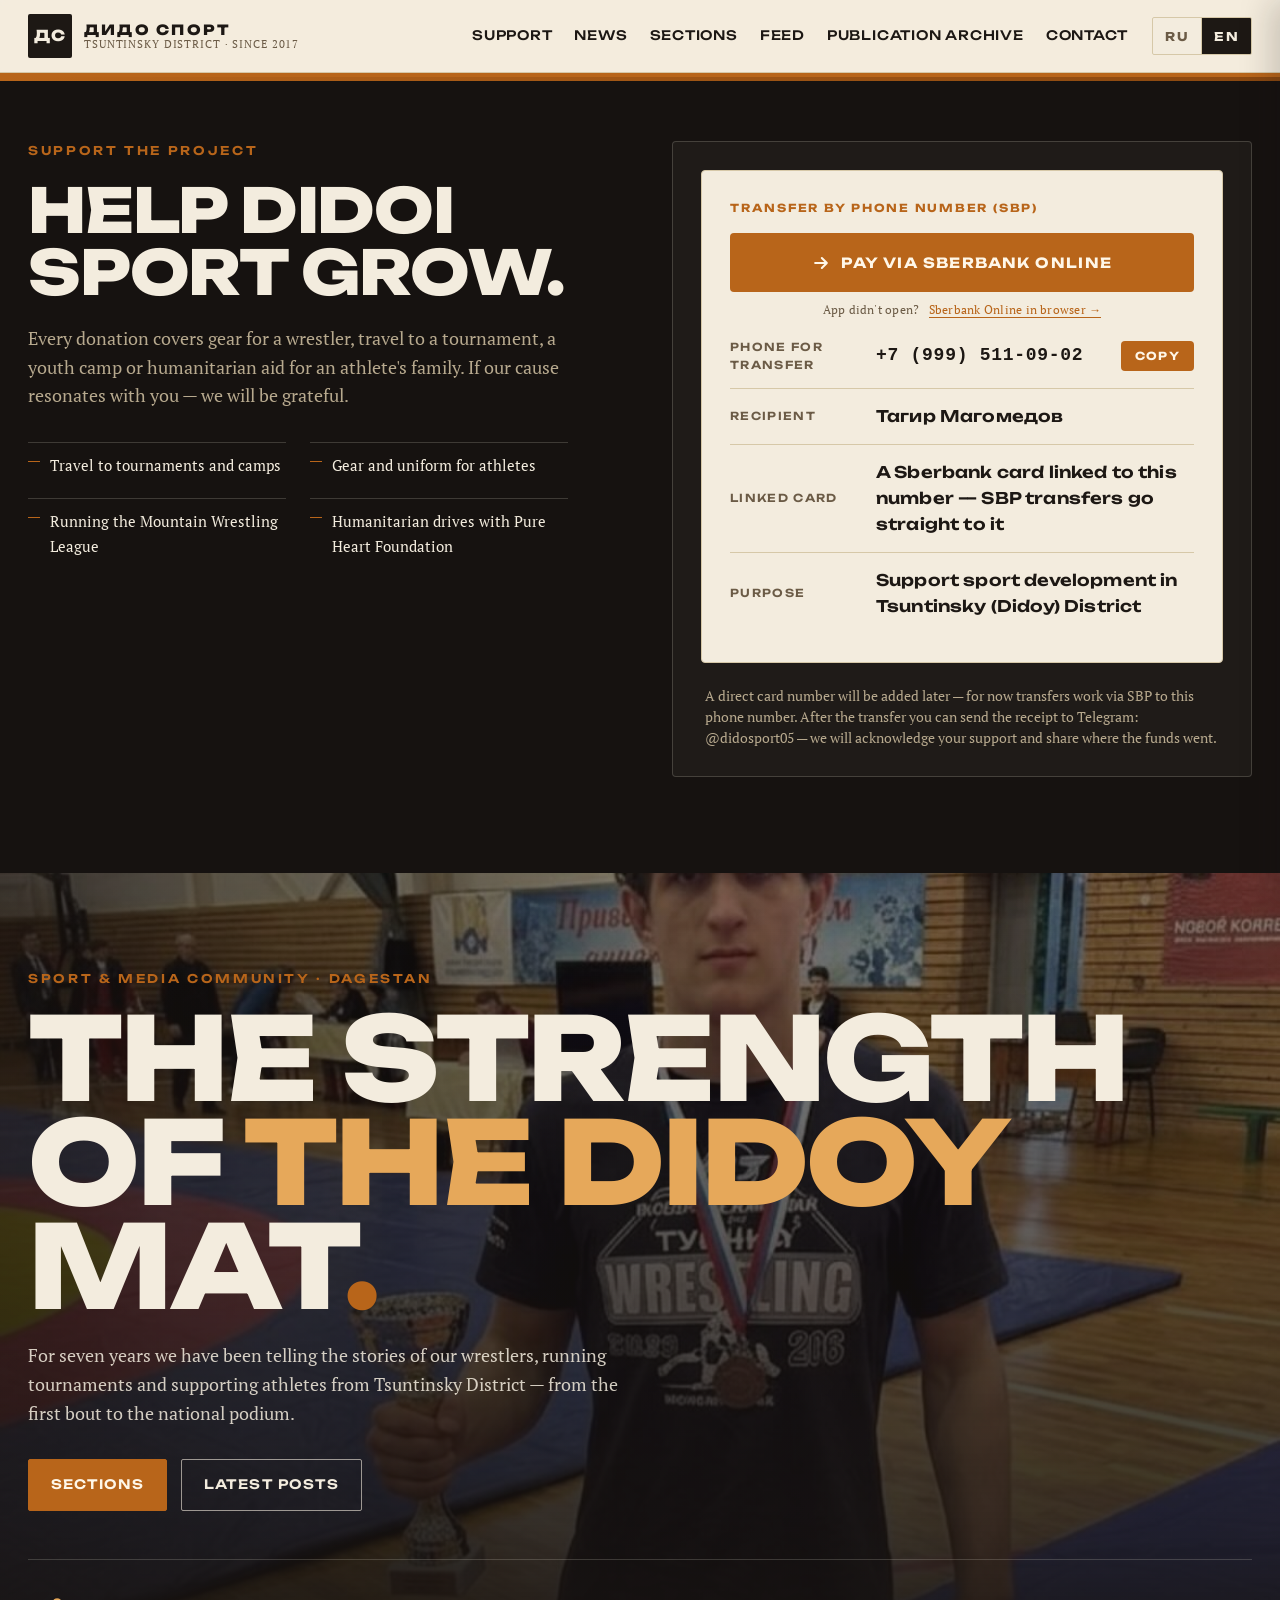
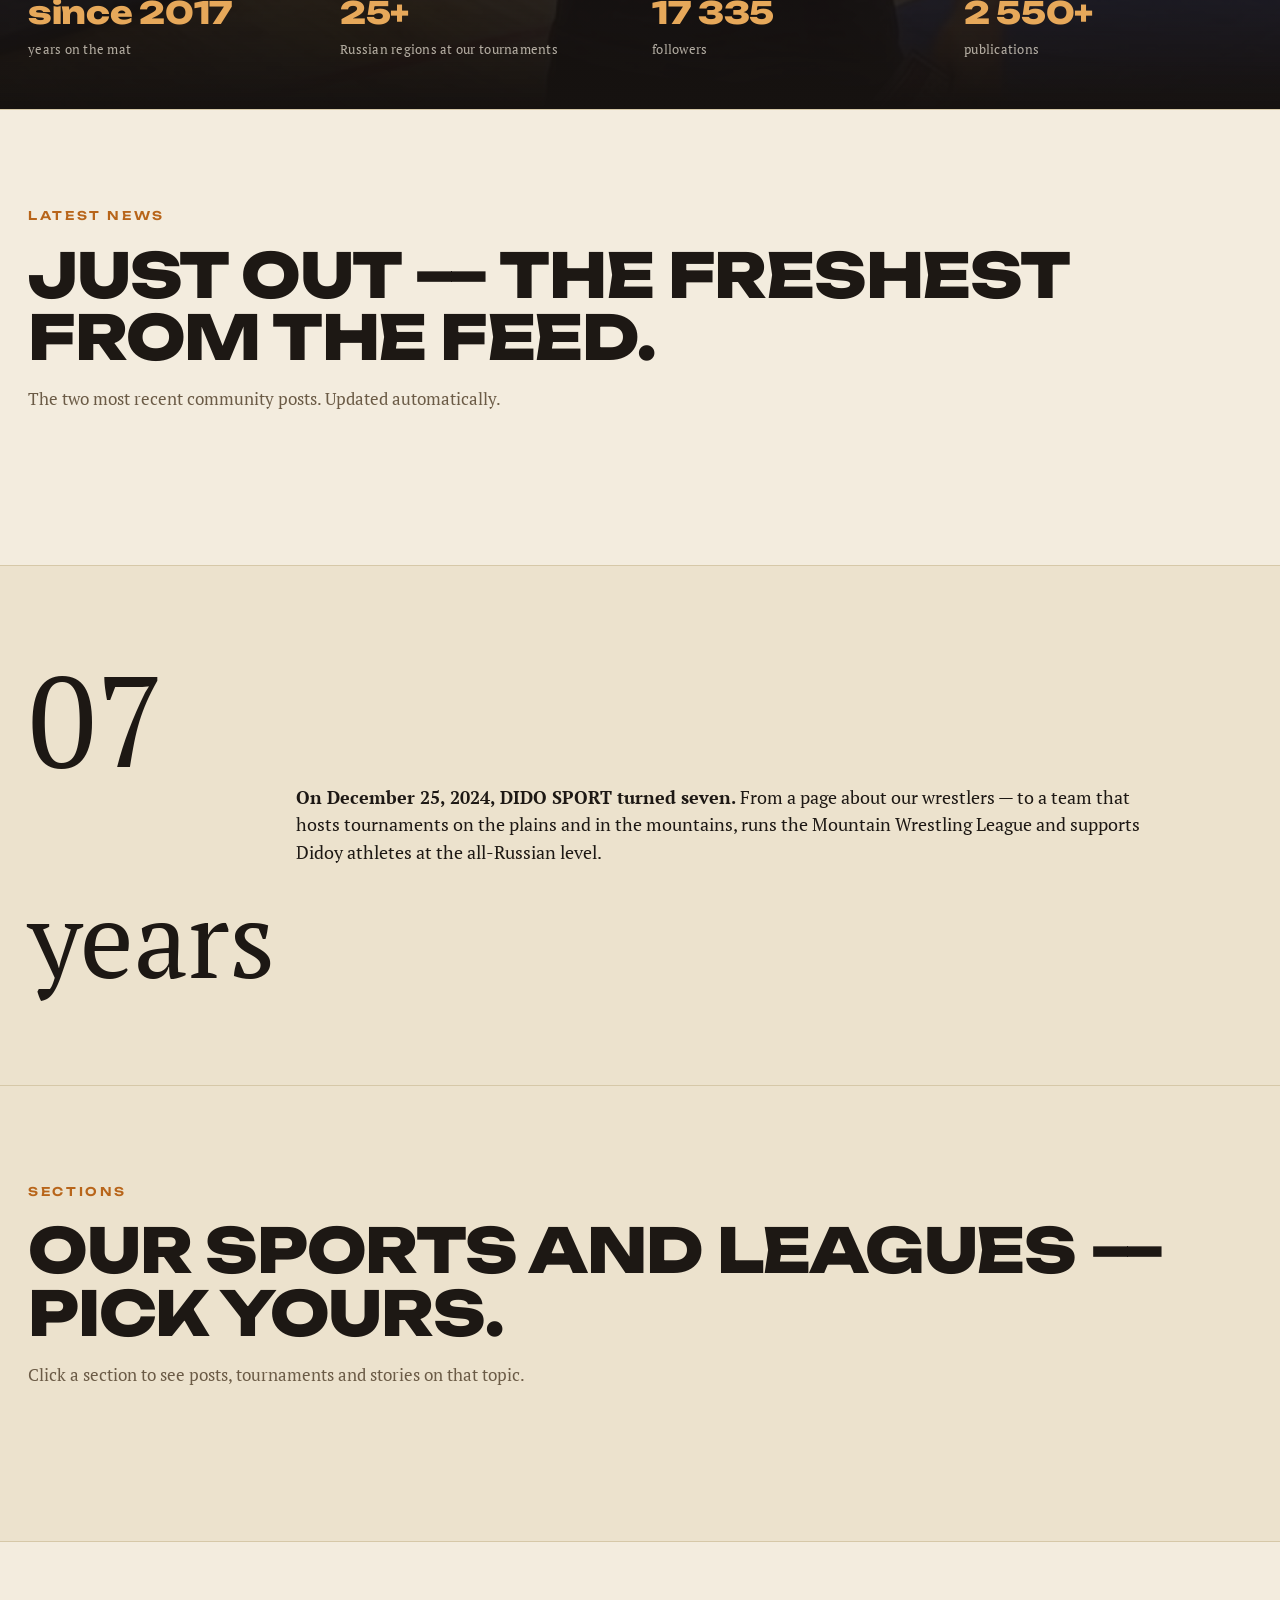
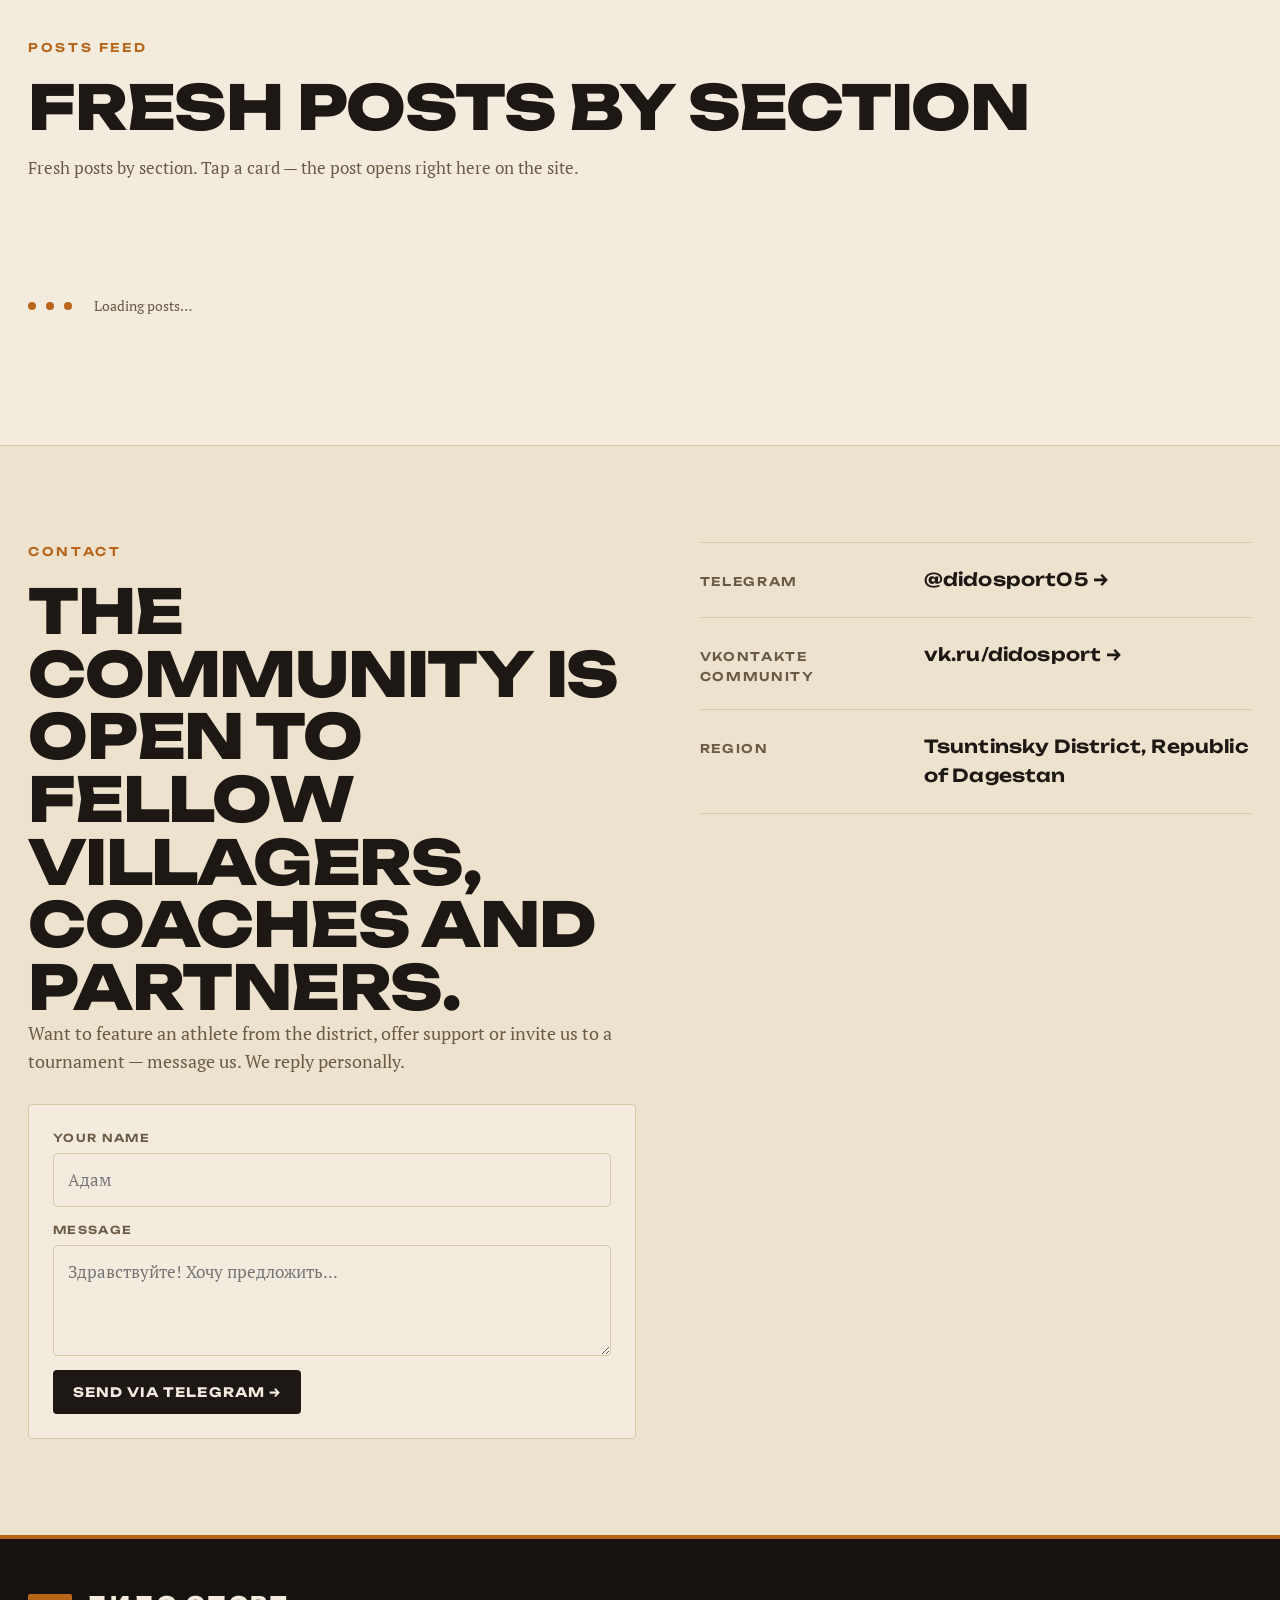
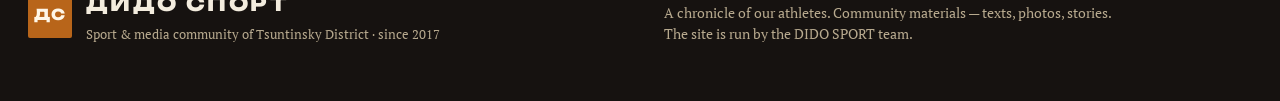
==== commit c18be23d: "feat: mobile menu (hamburger) + archive populated with 100 posts (Dec 2024 - Sep 2026)" ====
--- a/index.html
+++ b/index.html
@@ -205,7 +205,7 @@
         <span class="brand__line2" data-i18n="brand_sub">Цунтинский район · с 2017</span>
       </span>
     </a>
-    <nav class="nav" aria-label="Главная навигация">
+    <nav class="nav" aria-label="Главная навигация" id="primary-nav">
       <a href="#help" data-i18n="nav_help">Помочь</a>
       <a href="#latest" data-i18n="nav_latest">Новости</a>
       <a href="#sections" data-i18n="nav_sections">Разделы</a>
@@ -217,8 +217,31 @@
       <button type="button" class="lang-btn is-active" data-lang="ru" aria-pressed="true">RU</button>
       <button type="button" class="lang-btn" data-lang="en" aria-pressed="false">EN</button>
     </div>
+    <button type="button" class="hamburger" id="hamburger" aria-label="Меню" aria-expanded="false" aria-controls="mobile-nav">
+      <span></span><span></span><span></span>
+    </button>
   </div>
 </header>
+
+<div class="mobile-nav-backdrop" id="mobile-nav-backdrop" hidden></div>
+<aside class="mobile-nav" id="mobile-nav" aria-hidden="true">
+  <div class="mobile-nav__header">
+    <span class="mobile-nav__title">Меню</span>
+    <button type="button" class="mobile-nav__close" id="mobile-nav-close" aria-label="Закрыть">×</button>
+  </div>
+  <nav class="mobile-nav__list" aria-label="Главная навигация">
+    <a href="#help" data-i18n="nav_help">Помочь</a>
+    <a href="#latest" data-i18n="nav_latest">Новости</a>
+    <a href="#sections" data-i18n="nav_sections">Разделы</a>
+    <a href="#feed" data-i18n="nav_feed">Лента</a>
+    <a href="archive.html" data-i18n="archive_kicker">Архив</a>
+    <a href="#contact" data-i18n="nav_contact">Связаться</a>
+  </nav>
+  <div class="mobile-nav__lang" role="group" aria-label="Language">
+    <button type="button" class="lang-btn is-active" data-lang="ru" aria-pressed="true">RU</button>
+    <button type="button" class="lang-btn" data-lang="en" aria-pressed="false">EN</button>
+  </div>
+</aside>
 
 <main id="main">
 
@@ -451,6 +474,7 @@
 <script src="i18n.js"></script>
 <script src="post-modal.js"></script>
 <script src="feed.js"></script>
+<script src="mobile-nav.js"></script>
 <script>
   // Remove the Spru Pages badge injected by p.spru.io/badge.js (closed shadow DOM).
   // CSS already hides it; this is a defence in depth in case CSS is overridden.
--- a/styles.css
+++ b/styles.css
@@ -89,6 +89,124 @@
 }
 .nav a { color: var(--fg); }
 .nav a:hover { color: var(--accent); }
+
+/* Hamburger — visible only on small screens */
+.hamburger {
+  display: none;
+  appearance: none;
+  background: transparent;
+  border: 1px solid var(--border);
+  border-radius: var(--radius);
+  padding: 0;
+  width: 44px; height: 44px;
+  cursor: pointer;
+  flex-direction: column;
+  align-items: center;
+  justify-content: center;
+  gap: 4px;
+  margin-left: auto;
+}
+.hamburger span {
+  display: block;
+  width: 20px;
+  height: 2px;
+  background: var(--fg);
+  border-radius: 2px;
+  transition: transform .25s ease, opacity .2s ease;
+}
+.hamburger[aria-expanded="true"] span:nth-child(1) {
+  transform: translateY(6px) rotate(45deg);
+}
+.hamburger[aria-expanded="true"] span:nth-child(2) {
+  opacity: 0;
+}
+.hamburger[aria-expanded="true"] span:nth-child(3) {
+  transform: translateY(-6px) rotate(-45deg);
+}
+
+/* Off-canvas mobile menu */
+.mobile-nav-backdrop {
+  position: fixed; inset: 0;
+  background: rgba(22, 18, 16, 0.55);
+  z-index: 39;
+  opacity: 0;
+  transition: opacity .25s ease;
+}
+.mobile-nav-backdrop.is-open { opacity: 1; }
+
+.mobile-nav {
+  position: fixed;
+  top: 0; right: 0; bottom: 0;
+  width: min(320px, 88vw);
+  background: var(--bg);
+  z-index: 40;
+  display: flex;
+  flex-direction: column;
+  padding: 16px 0;
+  transform: translateX(100%);
+  transition: transform .28s ease;
+  box-shadow: -10px 0 30px rgba(22, 18, 16, 0.18);
+}
+.mobile-nav.is-open { transform: translateX(0); }
+
+.mobile-nav__header {
+  display: flex;
+  align-items: center;
+  justify-content: space-between;
+  padding: 4px 20px 16px;
+  border-bottom: 1px solid var(--border);
+}
+.mobile-nav__title {
+  font-family: var(--font-display);
+  font-weight: 800;
+  font-size: 13px;
+  letter-spacing: 0.16em;
+  text-transform: uppercase;
+}
+.mobile-nav__close {
+  appearance: none;
+  background: transparent;
+  border: 0;
+  font-size: 28px;
+  line-height: 1;
+  width: 44px; height: 44px;
+  cursor: pointer;
+  color: var(--fg);
+  border-radius: var(--radius);
+}
+.mobile-nav__list {
+  display: flex;
+  flex-direction: column;
+  padding: 8px 0;
+  flex: 1;
+  overflow-y: auto;
+}
+.mobile-nav__list a {
+  display: block;
+  padding: 14px 24px;
+  font-family: var(--font-display);
+  font-weight: 600;
+  font-size: 14px;
+  letter-spacing: 0.08em;
+  text-transform: uppercase;
+  color: var(--fg);
+  border-left: 3px solid transparent;
+}
+.mobile-nav__list a:hover,
+.mobile-nav__list a:active {
+  color: var(--accent);
+  border-left-color: var(--accent);
+  background: rgba(184, 101, 26, 0.06);
+}
+.mobile-nav__lang {
+  display: flex;
+  gap: 8px;
+  padding: 16px 20px 0;
+  border-top: 1px solid var(--border);
+}
+.mobile-nav__lang .lang-btn {
+  flex: 1;
+}
 
 .lang-switch {
   display: inline-flex;
@@ -1343,7 +1461,12 @@
   .nav { gap: 16px; font-size: 12px; }
 }
 @media (max-width: 960px) {
+  /* swap nav for hamburger */
   .nav { display: none; }
+  .lang-switch { display: none; }
+  .hamburger { display: inline-flex; }
+
+  /* compact mobile layout */
   .about__grid { grid-template-columns: 1fr; gap: 32px; }
   .about__num { position: static; }
   .about__list { grid-template-columns: 1fr; }
@@ -1360,21 +1483,52 @@
   .sections__grid { grid-template-columns: repeat(2, 1fr); }
   .latest__grid { grid-template-columns: 1fr; }
 }
+@media (max-width: 720px) {
+  .topbar__inner { padding: 10px 14px; gap: 8px; }
+  .brand__mark { width: 38px; height: 38px; font-size: 13px; }
+  .hero { min-height: 80vh; }
+  .hero__copy { padding: 64px 18px 28px; }
+  .hero h1 { font-size: 36px; }
+  .hero__stats { gap: 10px; padding: 16px; }
+  .help__inner { padding: 28px 18px; }
+  .about__inner { padding: 0 18px; }
+  .feed__inner { padding: 0 18px; }
+  .contact__inner { padding: 0 18px; }
+  .footer__inner { padding: 32px 18px; gap: 24px; }
+  .tournaments__grid { gap: 14px; }
+  .ig-grid { gap: 8px; padding: 0 18px; }
+  .ig-loader { padding: 24px 18px; }
+  .sections__grid { gap: 12px; padding: 0 18px; }
+  .latest__grid { gap: 14px; padding: 0 18px; }
+}
 @media (max-width: 560px) {
-  .topbar__inner { padding: 12px 16px; gap: 10px; }
+  .topbar__inner { padding: 10px 12px; gap: 6px; }
   .brand__words { display: none; }
   .cta span { display: none; }
   .cta { padding: 9px 12px; }
-  .hero__copy { padding: 80px 18px 36px; }
-  .cards { grid-template-columns: 1fr; }
+  .hero__copy { padding: 56px 14px 24px; }
+  .hero h1 { font-size: 30px; line-height: 1.05; }
+  .hero__lead { font-size: 14px; }
+  .hero__stats { grid-template-columns: 1fr 1fr; gap: 8px; padding: 14px; }
+  .hero__stat-num { font-size: 26px; }
+  .hero__stat-lbl { font-size: 10px; }
+  .cards { grid-template-columns: 1fr; gap: 14px; }
   .about__list { grid-template-columns: 1fr; }
-  .hero__stats { grid-template-columns: 1fr 1fr; }
-  .lang-btn { padding: 7px 9px; font-size: 11px; min-width: 38px; }
-  .ig-grid { grid-template-columns: 1fr; padding: 0 18px; }
-  .ig-loader { padding: 24px 18px; }
-  .sections__grid { grid-template-columns: 1fr; padding: 0 18px; }
-  .latest__grid { grid-template-columns: 1fr; padding: 0 18px; }
-  .latest-card__title { font-size: 18px; }
+  .ig-grid { grid-template-columns: 1fr; padding: 0 14px; gap: 10px; }
+  .ig-loader { padding: 20px 14px; }
+  .sections__grid { grid-template-columns: 1fr; padding: 0 14px; gap: 10px; }
+  .latest__grid { grid-template-columns: 1fr; padding: 0 14px; gap: 12px; }
+  .latest-card { padding: 14px; }
+  .latest-card__title { font-size: 16px; }
+  .help__inner { padding: 22px 14px; }
+  .about__inner { padding: 0 14px; }
+  .feed__inner { padding: 0 14px; }
+  .contact__inner { padding: 0 14px; }
+  .footer__inner { padding: 24px 14px; gap: 18px; }
+  .section-head { padding: 0 14px; }
+  .section-head h2 { font-size: 26px; }
+  .section-head p { font-size: 14px; }
+  .kicker { font-size: 11px; }
 }
 
 /* hide Spru Pages badge — injected by p.spru.io/badge.js via closed shadow DOM.
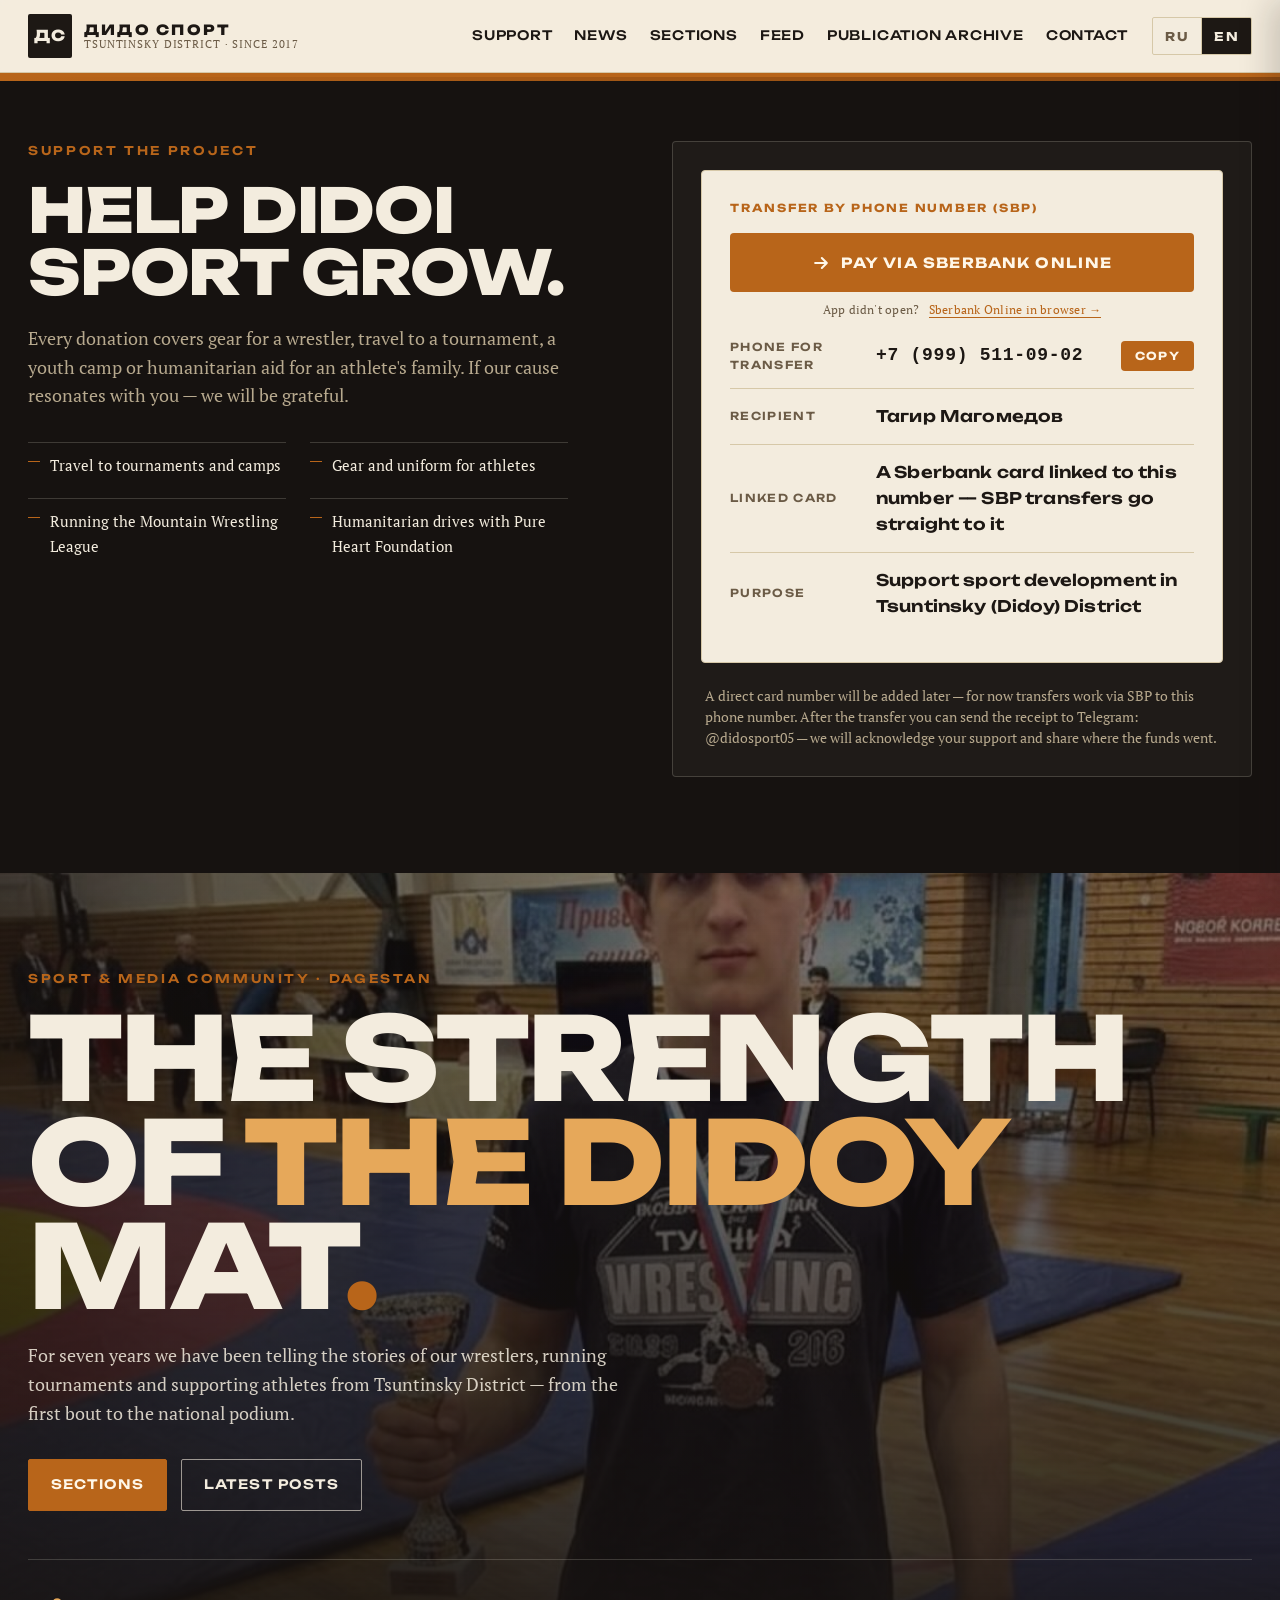
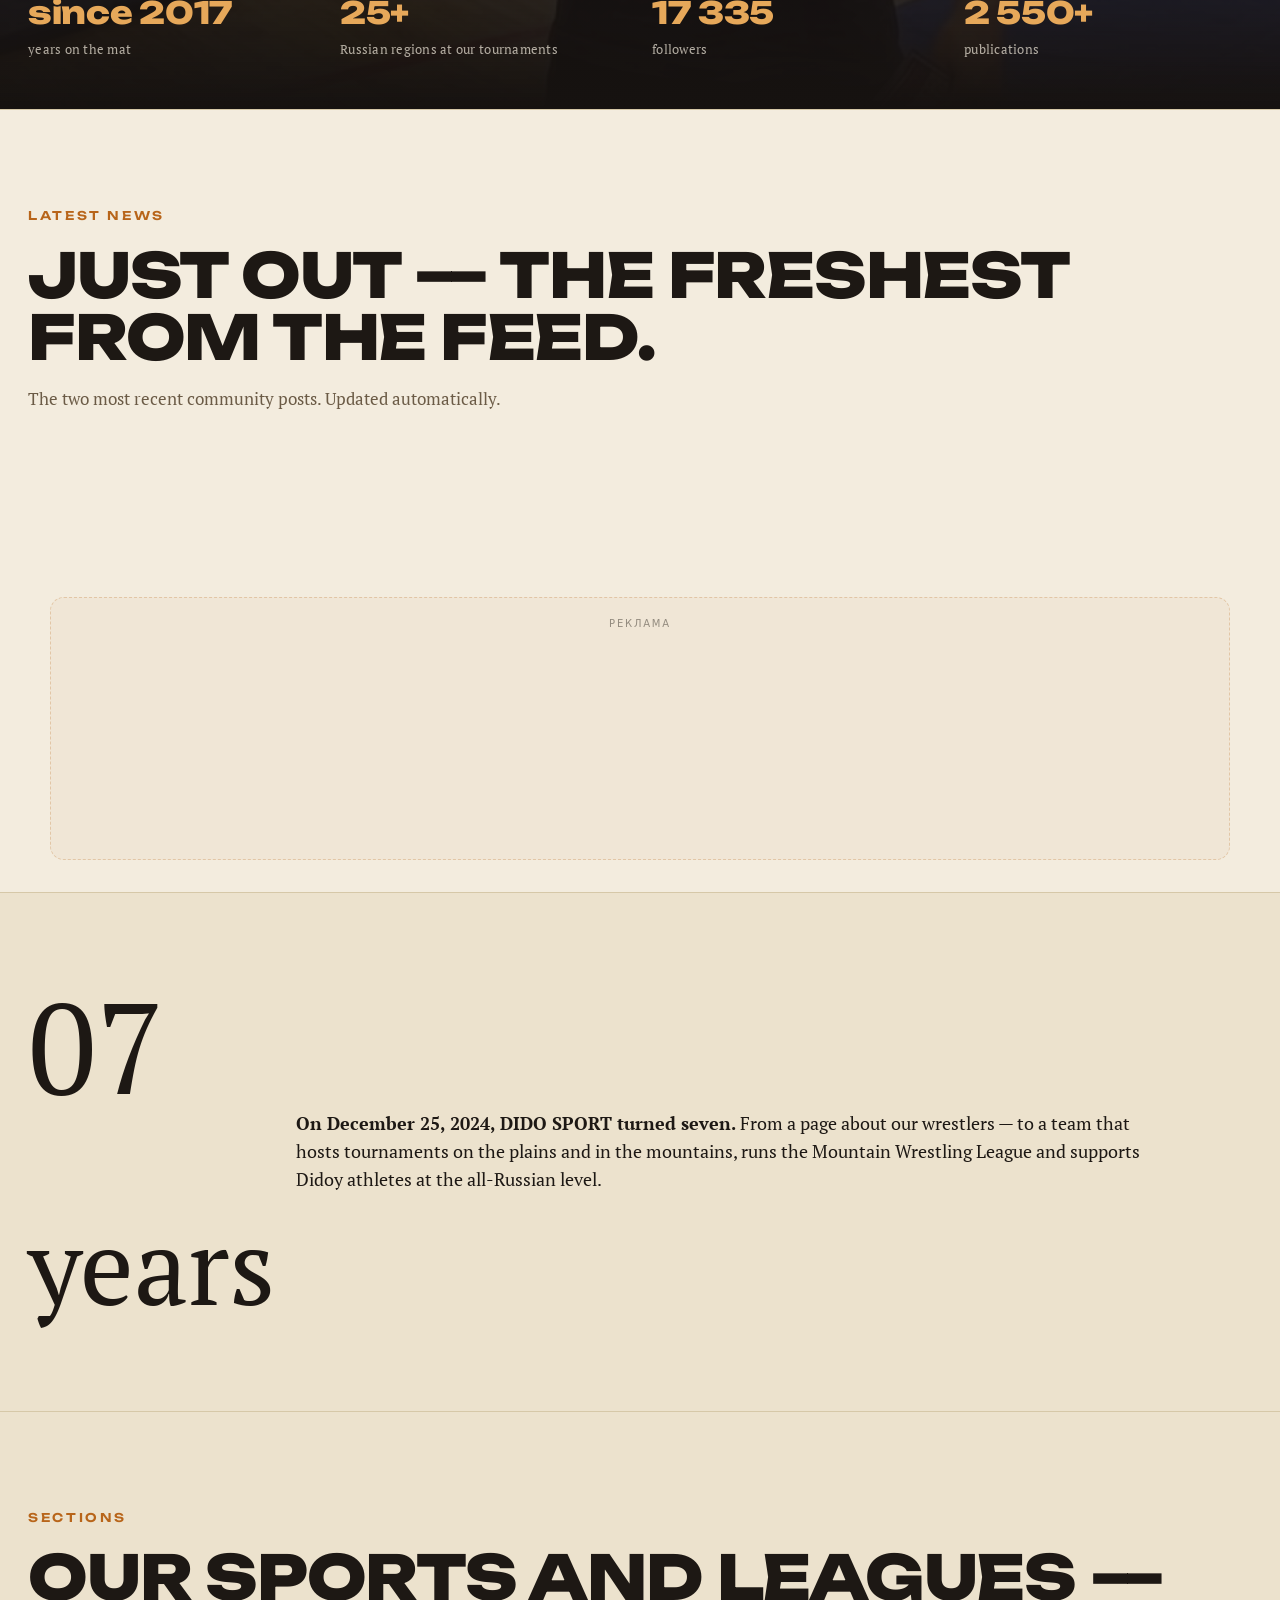
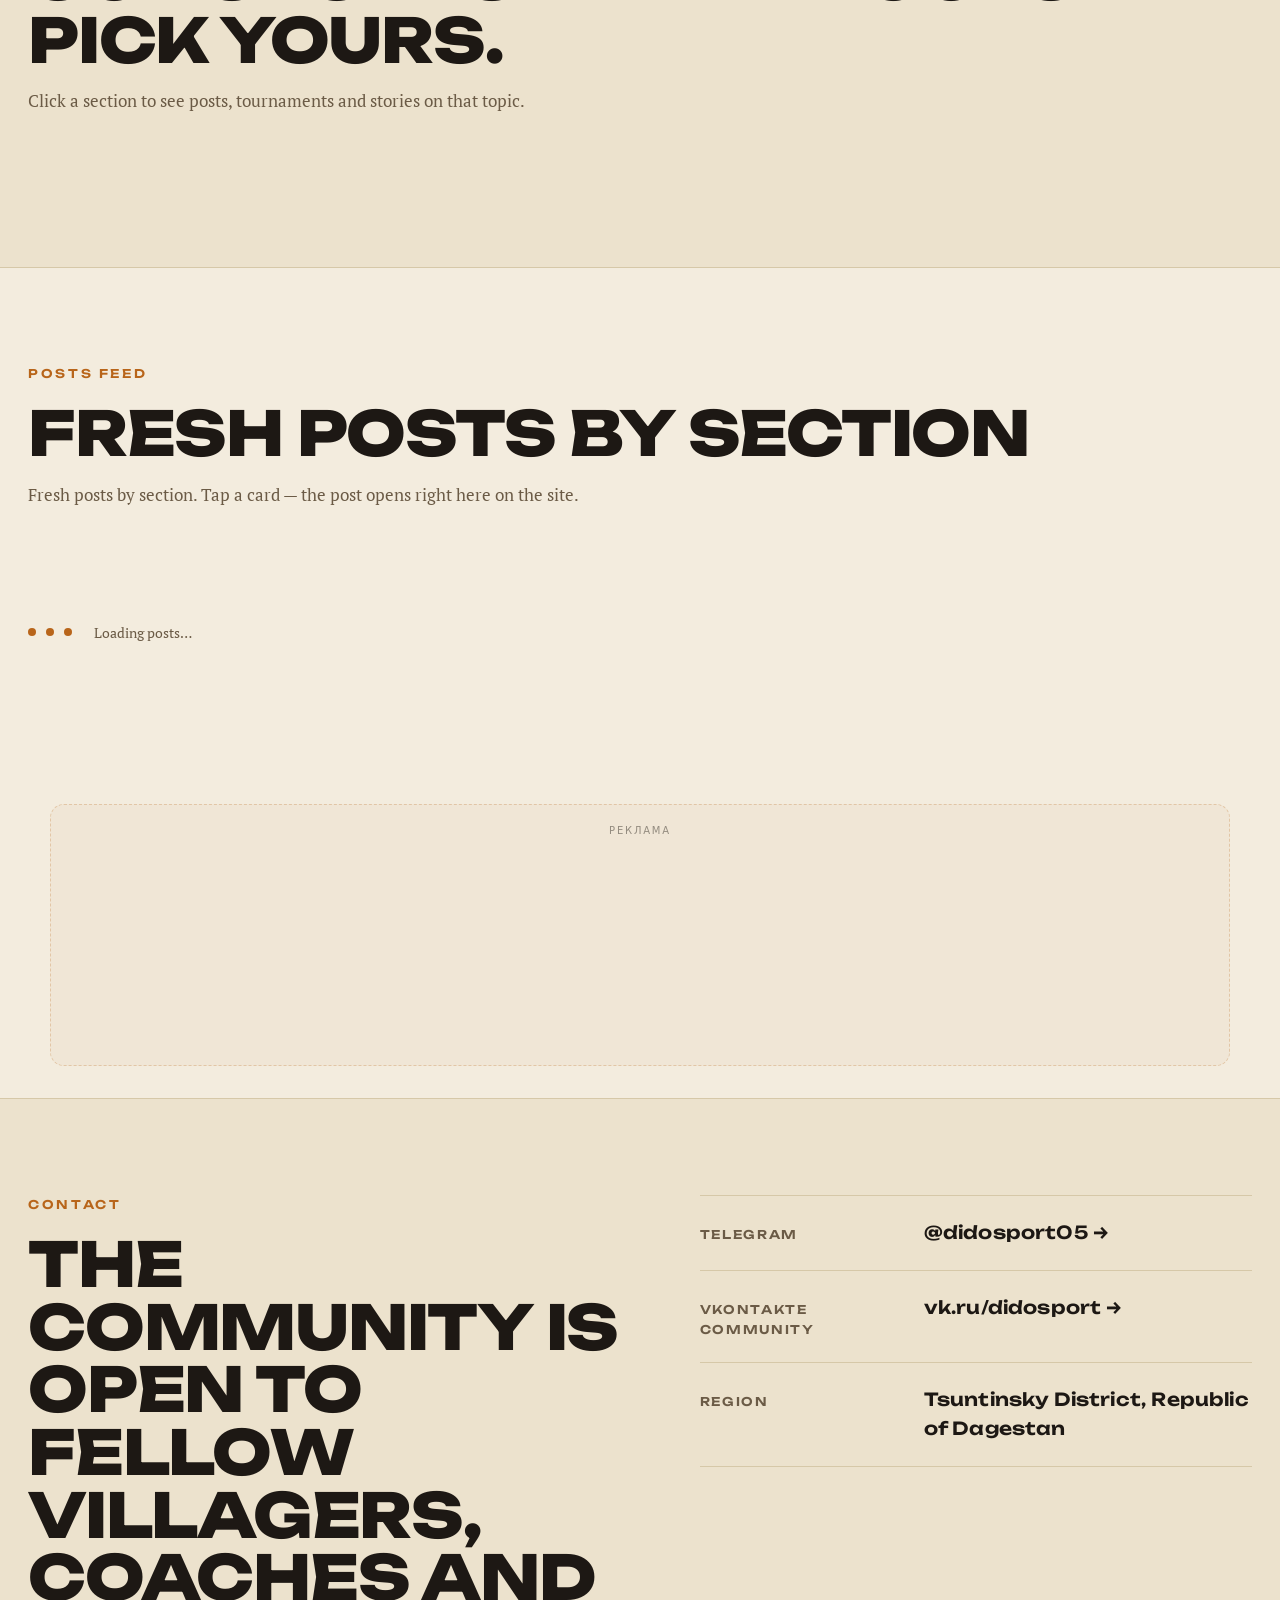
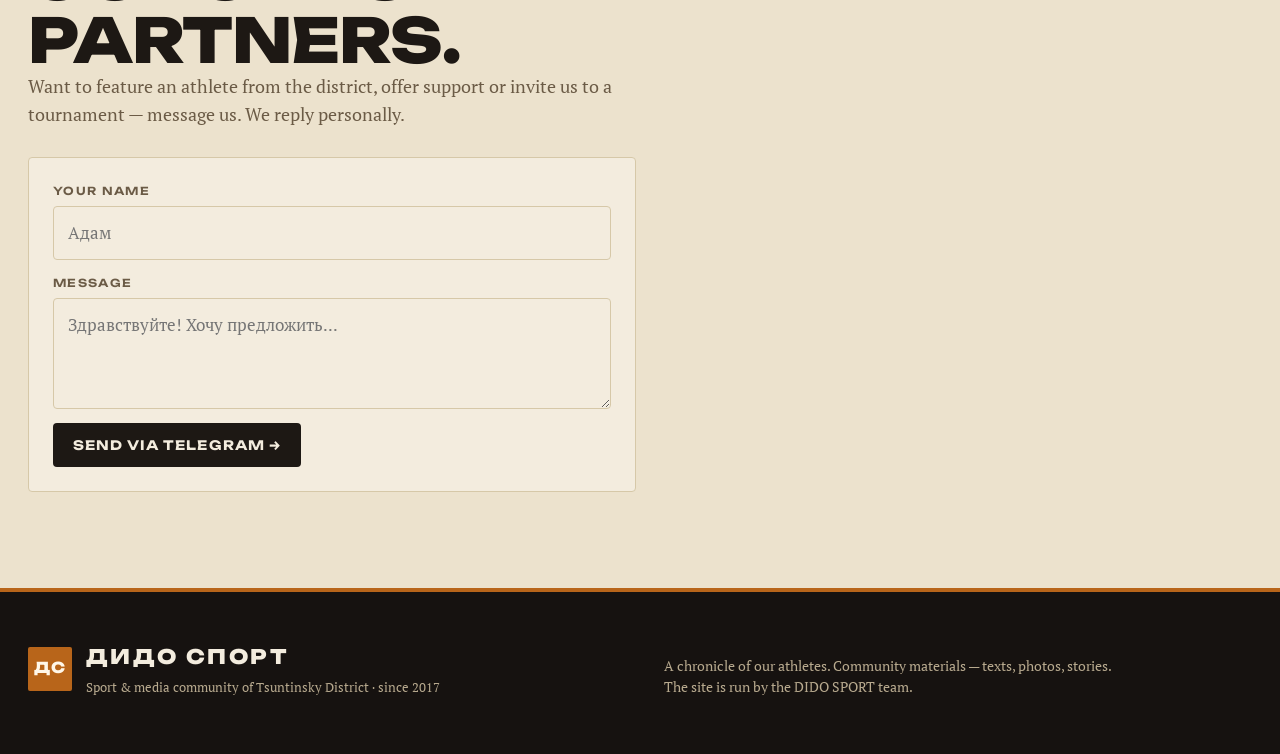
==== commit 5899fce0: "feat: integrate Yandex.RTB ad slots (R-A-20092000-1) — top + bottom" ====
--- a/index.html
+++ b/index.html
@@ -13,6 +13,10 @@
 <meta name="robots" content="index, follow, max-image-preview:large, max-snippet:-1, max-video-preview:-1">
 <meta name="googlebot" content="index, follow">
 <meta name="yandex" content="index, follow">
+<!-- Yandex.RTB context loader (required for all ad blocks on the page) -->
+<script>window.yaContextCb=window.yaContextCb||[]</script>
+<script async src="https://yandex.ru/ads/system/context.js"></script>
+
 <meta name="language" content="Russian">
 <meta name="geo.region" content="RU-DA">
 <meta name="geo.placename" content="Цунтинский район, Республика Дагестан">
@@ -356,6 +360,20 @@
   </div>
 </section>
 
+<!-- Yandex.RTB R-A-20092000-1 — slot 1 (between latest and about) -->
+<div class="rsya-slot rsya-slot--top">
+  <span class="rsya-slot__label">Реклама</span>
+  <div id="yandex_rtb_R-A-20092000-1"></div>
+  <script>
+  window.yaContextCb.push(() => {
+    Ya.Context.AdvManager.render({
+      "blockId": "R-A-20092000-1",
+      "renderTo": "yandex_rtb_R-A-20092000-1"
+    })
+  });
+  </script>
+</div>
+
 <!-- ABOUT (compact) -->
 <section id="about" class="about about--compact">
   <div class="about__inner">
@@ -411,6 +429,20 @@
     <p data-i18n="feed_empty_sub">Новые посты появятся здесь, как только будут опубликованы.</p>
   </div>
 </section>
+
+<!-- Yandex.RTB R-A-20092000-1 — slot 2 (between feed and contact) -->
+<div class="rsya-slot rsya-slot--bottom">
+  <span class="rsya-slot__label">Реклама</span>
+  <div id="yandex_rtb_R-A-20092000-2"></div>
+  <script>
+  window.yaContextCb.push(() => {
+    Ya.Context.AdvManager.render({
+      "blockId": "R-A-20092000-1",
+      "renderTo": "yandex_rtb_R-A-20092000-2"
+    })
+  });
+  </script>
+</div>
 
 <!-- CONTACT -->
 <section id="contact" class="contact">
@@ -475,22 +507,4 @@
 <script src="post-modal.js"></script>
 <script src="feed.js"></script>
 <script src="mobile-nav.js"></script>
-<script>
-  // Remove the Spru Pages badge injected by p.spru.io/badge.js (closed shadow DOM).
-  // CSS already hides it; this is a defence in depth in case CSS is overridden.
-  (function () {
-    function killBadge() {
-      var host = document.getElementById('spru-pages-badge-host');
-      if (host && host.parentNode) host.parentNode.removeChild(host);
-    }
-    if (document.readyState === 'loading') {
-      document.addEventListener('DOMContentLoaded', killBadge);
-    } else {
-      killBadge();
-    }
-    var obs = new MutationObserver(killBadge);
-    obs.observe(document.documentElement, { childList: true, subtree: true });
-  })();
-</script>
-</body>
 </html>
--- a/styles.css
+++ b/styles.css
@@ -1531,6 +1531,51 @@
   .kicker { font-size: 11px; }
 }
 
-/* hide Spru Pages badge — injected by p.spru.io/badge.js via closed shadow DOM.
-   We hide the host element so the closed shadow content never paints. */
-#spru-pages-badge-host { display: none !important; visibility: hidden !important; pointer-events: none !important; }
+
+/* ============================================================
+   Yandex.RTB ad slots (RSYA)
+   ============================================================ */
+.rsya-slot {
+  max-width: var(--max-w, 1180px);
+  margin: 32px auto;
+  padding: 18px 20px;
+  background: rgba(184, 101, 26, 0.04);
+  border: 1px dashed rgba(184, 101, 26, 0.25);
+  border-radius: 14px;
+  text-align: center;
+  min-height: 240px;
+  display: flex;
+  flex-direction: column;
+  align-items: center;
+  justify-content: center;
+}
+.rsya-slot__label {
+  font-family: var(--font-sans, system-ui);
+  font-size: 10px;
+  letter-spacing: 0.18em;
+  text-transform: uppercase;
+  color: rgba(20, 14, 8, 0.42);
+  margin-bottom: 8px;
+}
+.rsya-slot > div[id^="yandex_rtb_"] {
+  width: 100%;
+  max-width: 728px;
+  min-height: 200px;
+}
+@media (max-width: 720px) {
+  .rsya-slot {
+    margin: 20px 12px;
+    padding: 14px 12px;
+    min-height: 180px;
+  }
+}
+@media (max-width: 480px) {
+  .rsya-slot > div[id^="yandex_rtb_"] {
+    min-height: 160px;
+  }
+}
+
+/* Hide empty slots when Yandex returns no ad (e.g. during moderation) */
+.rsya-slot:empty {
+  display: none;
+}
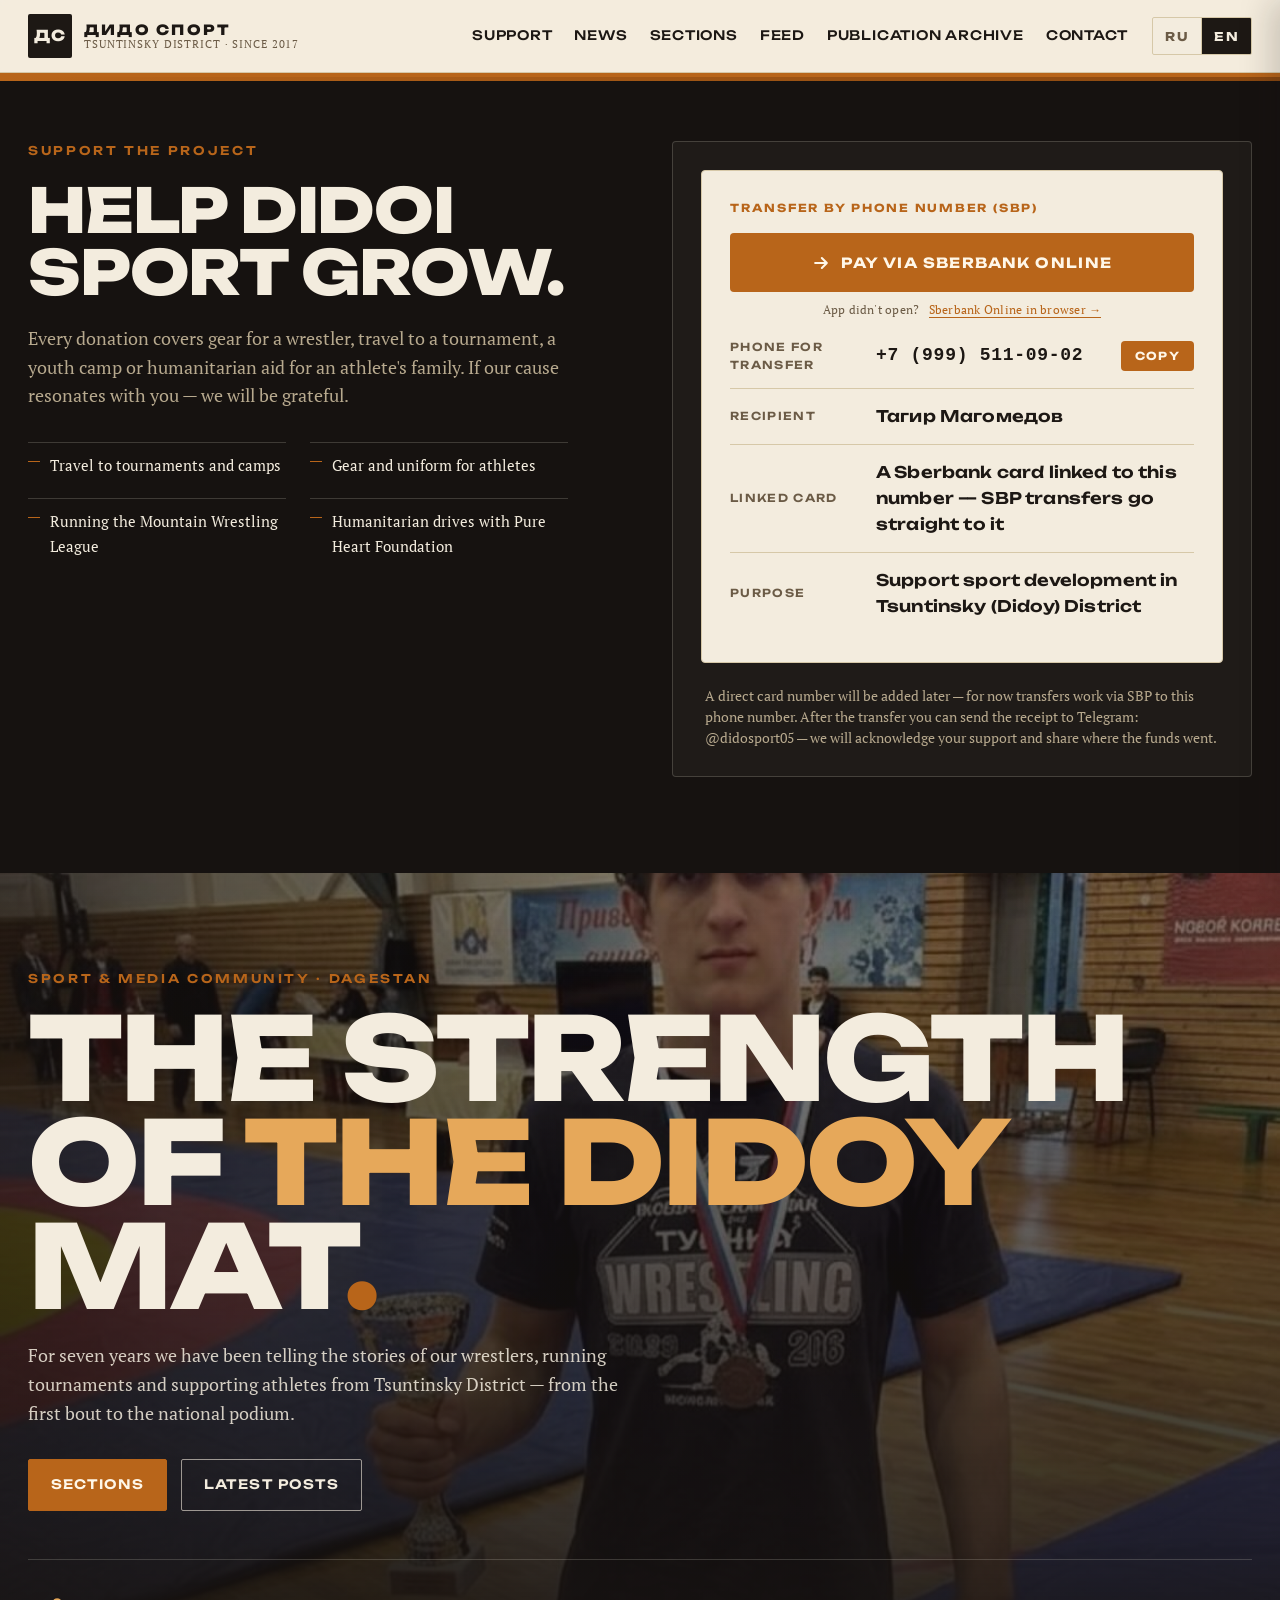
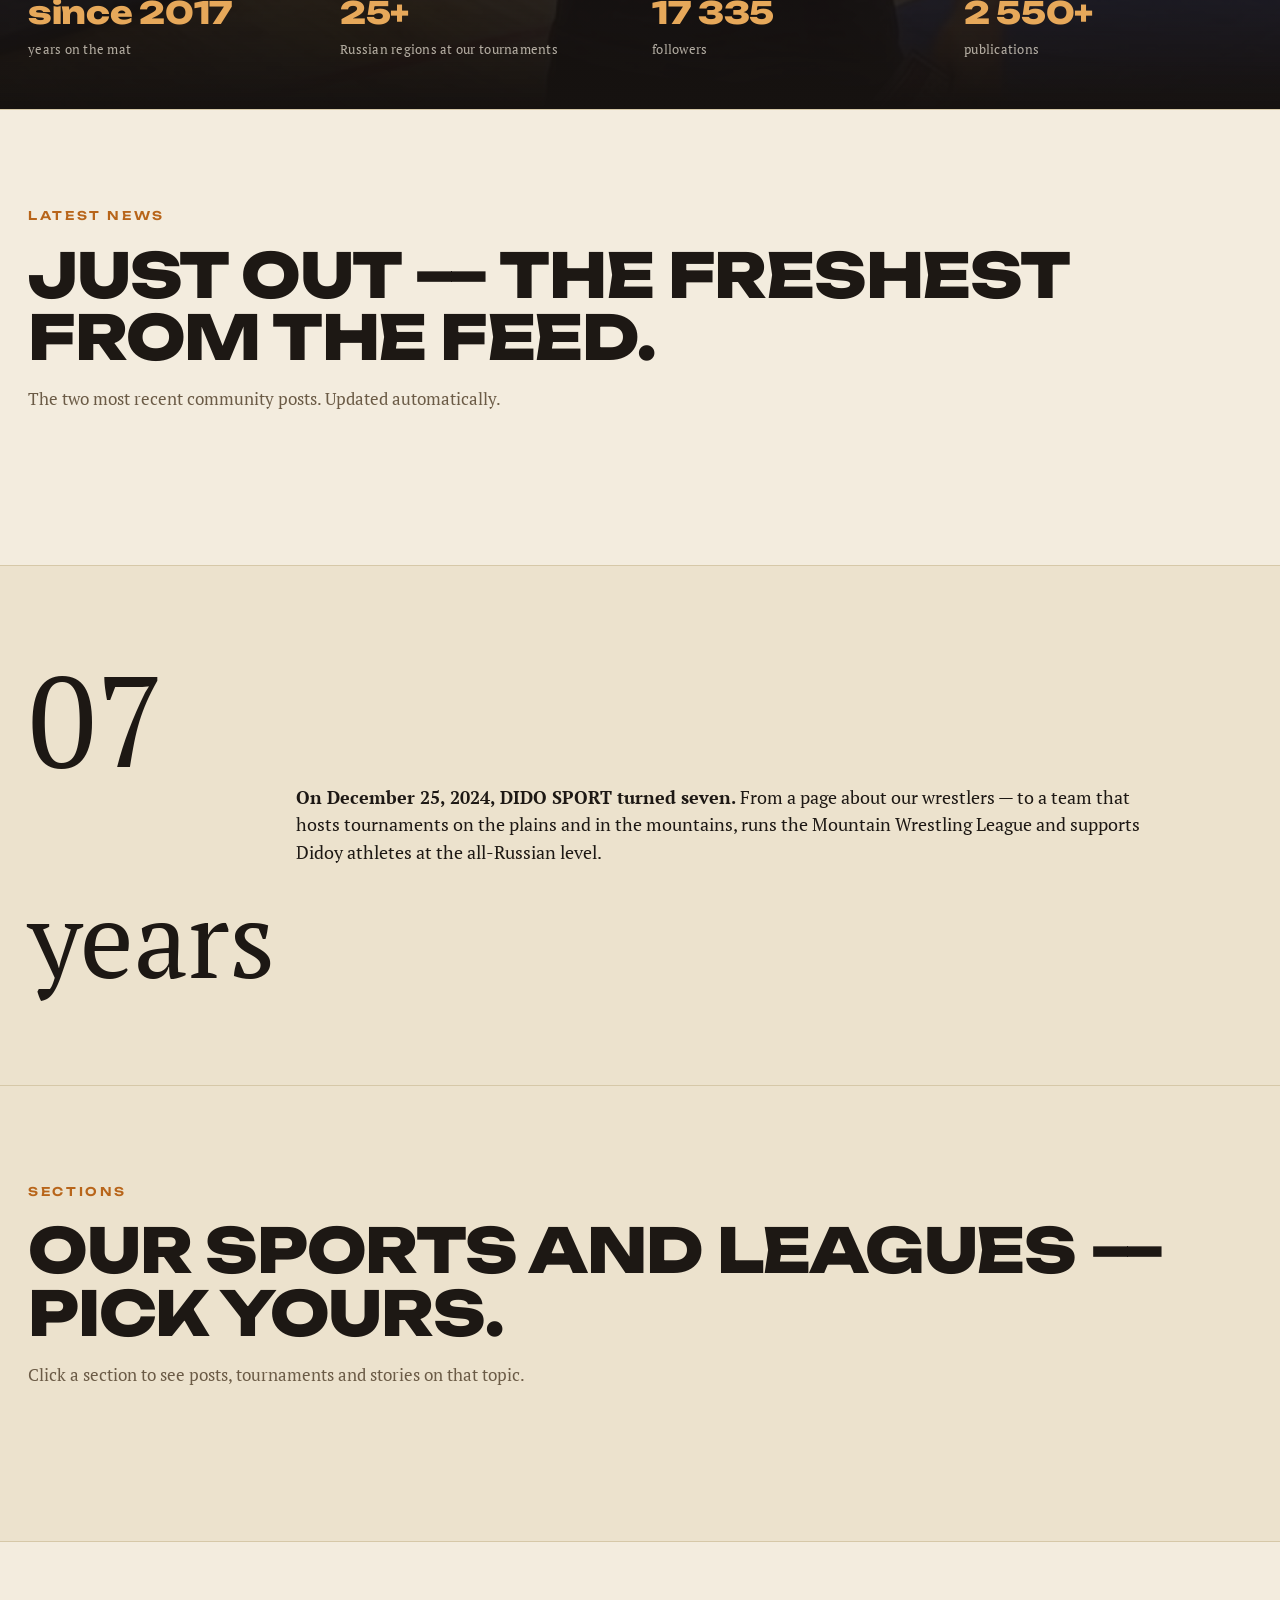
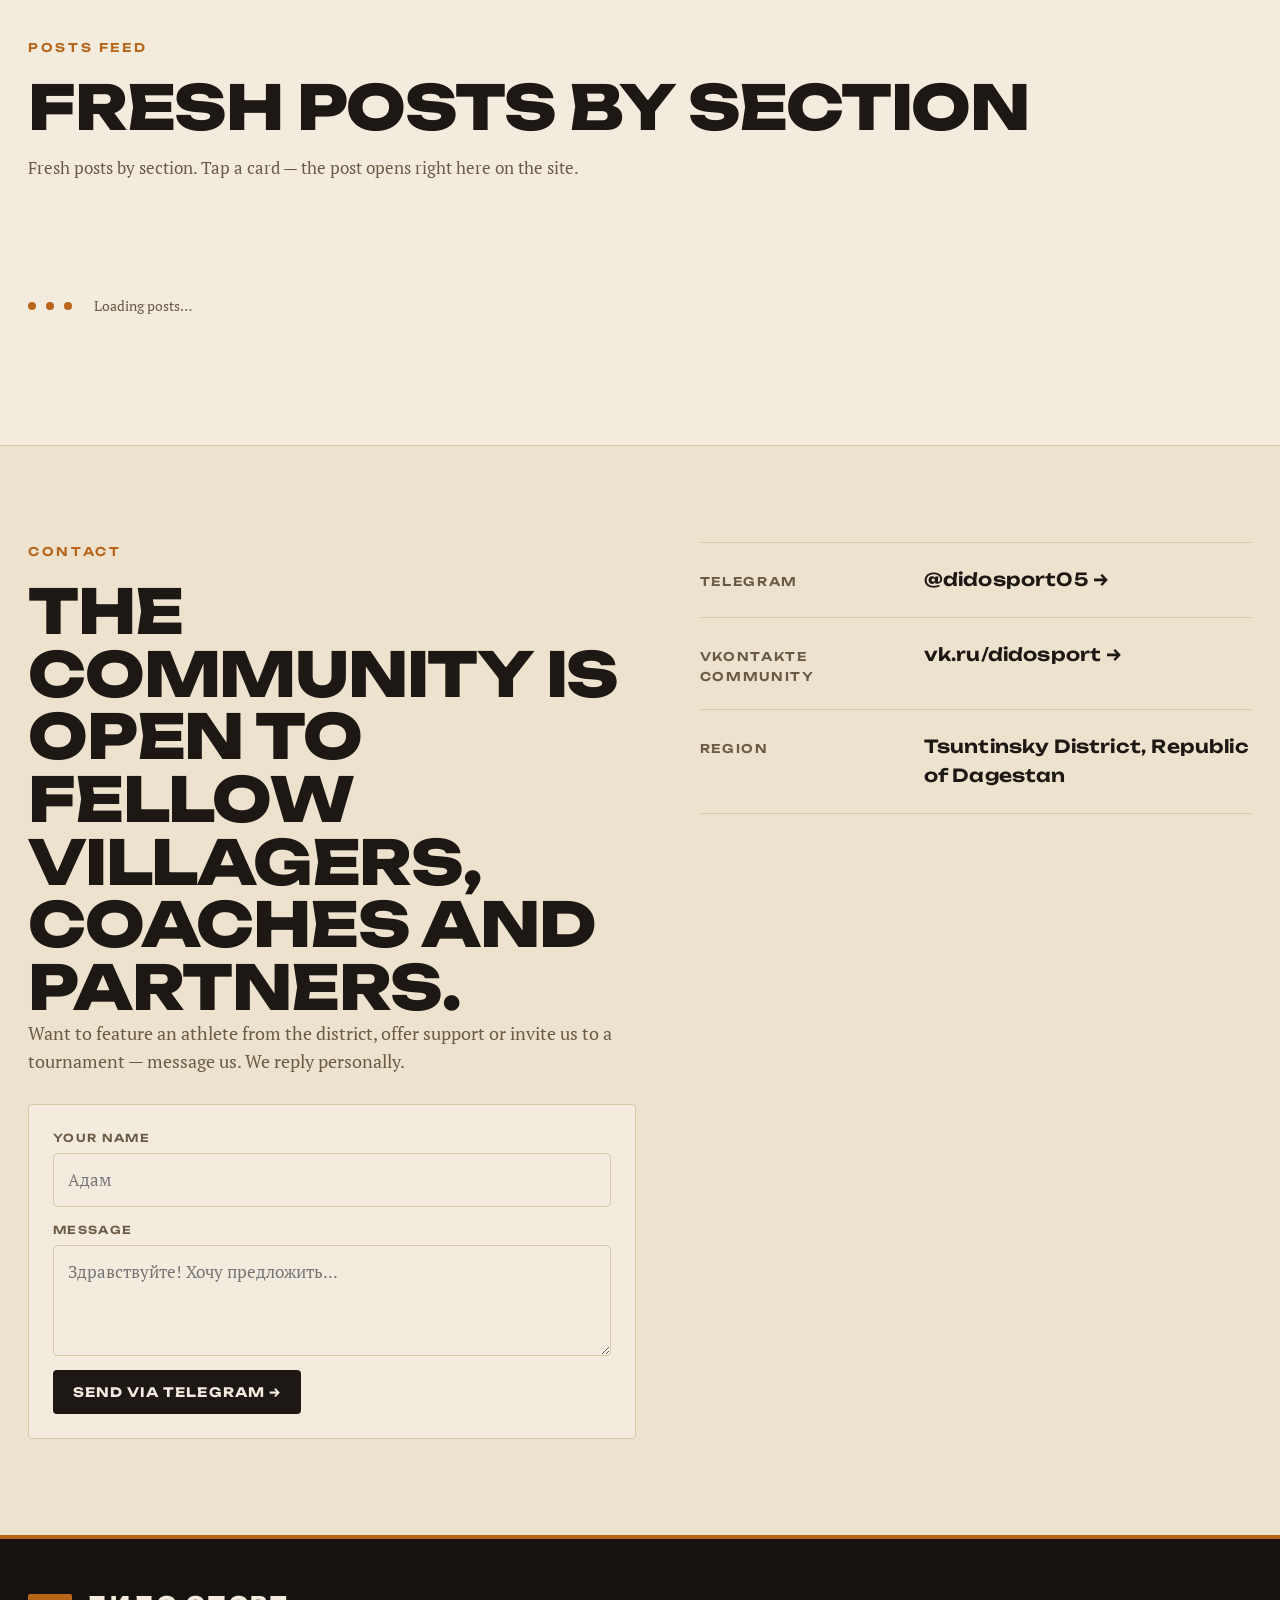
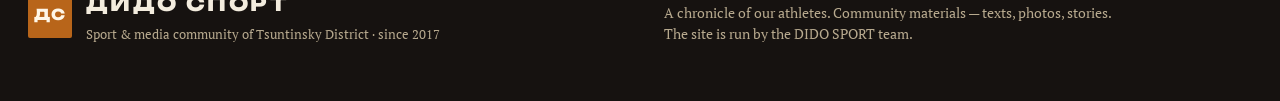
==== commit 7b8b536c: "feat: switch RSYA to auto-placement (ap-loader, page-id 20092000)" ====
--- a/index.html
+++ b/index.html
@@ -13,9 +13,10 @@
 <meta name="robots" content="index, follow, max-image-preview:large, max-snippet:-1, max-video-preview:-1">
 <meta name="googlebot" content="index, follow">
 <meta name="yandex" content="index, follow">
-<!-- Yandex.RTB context loader (required for all ad blocks on the page) -->
+<!-- Yandex Autoplacement 20092000 -->
 <script>window.yaContextCb=window.yaContextCb||[]</script>
-<script async src="https://yandex.ru/ads/system/context.js"></script>
+<script src="https://yandex.ru/ads/system/context.js" async></script>
+<script data-page-id="20092000" src="https://yandex.ru/ads/system/ap-loader.js" async></script>
 
 <meta name="language" content="Russian">
 <meta name="geo.region" content="RU-DA">
@@ -360,20 +361,6 @@
   </div>
 </section>
 
-<!-- Yandex.RTB R-A-20092000-1 — slot 1 (between latest and about) -->
-<div class="rsya-slot rsya-slot--top">
-  <span class="rsya-slot__label">Реклама</span>
-  <div id="yandex_rtb_R-A-20092000-1"></div>
-  <script>
-  window.yaContextCb.push(() => {
-    Ya.Context.AdvManager.render({
-      "blockId": "R-A-20092000-1",
-      "renderTo": "yandex_rtb_R-A-20092000-1"
-    })
-  });
-  </script>
-</div>
-
 <!-- ABOUT (compact) -->
 <section id="about" class="about about--compact">
   <div class="about__inner">
@@ -429,20 +416,6 @@
     <p data-i18n="feed_empty_sub">Новые посты появятся здесь, как только будут опубликованы.</p>
   </div>
 </section>
-
-<!-- Yandex.RTB R-A-20092000-1 — slot 2 (between feed and contact) -->
-<div class="rsya-slot rsya-slot--bottom">
-  <span class="rsya-slot__label">Реклама</span>
-  <div id="yandex_rtb_R-A-20092000-2"></div>
-  <script>
-  window.yaContextCb.push(() => {
-    Ya.Context.AdvManager.render({
-      "blockId": "R-A-20092000-1",
-      "renderTo": "yandex_rtb_R-A-20092000-2"
-    })
-  });
-  </script>
-</div>
 
 <!-- CONTACT -->
 <section id="contact" class="contact">
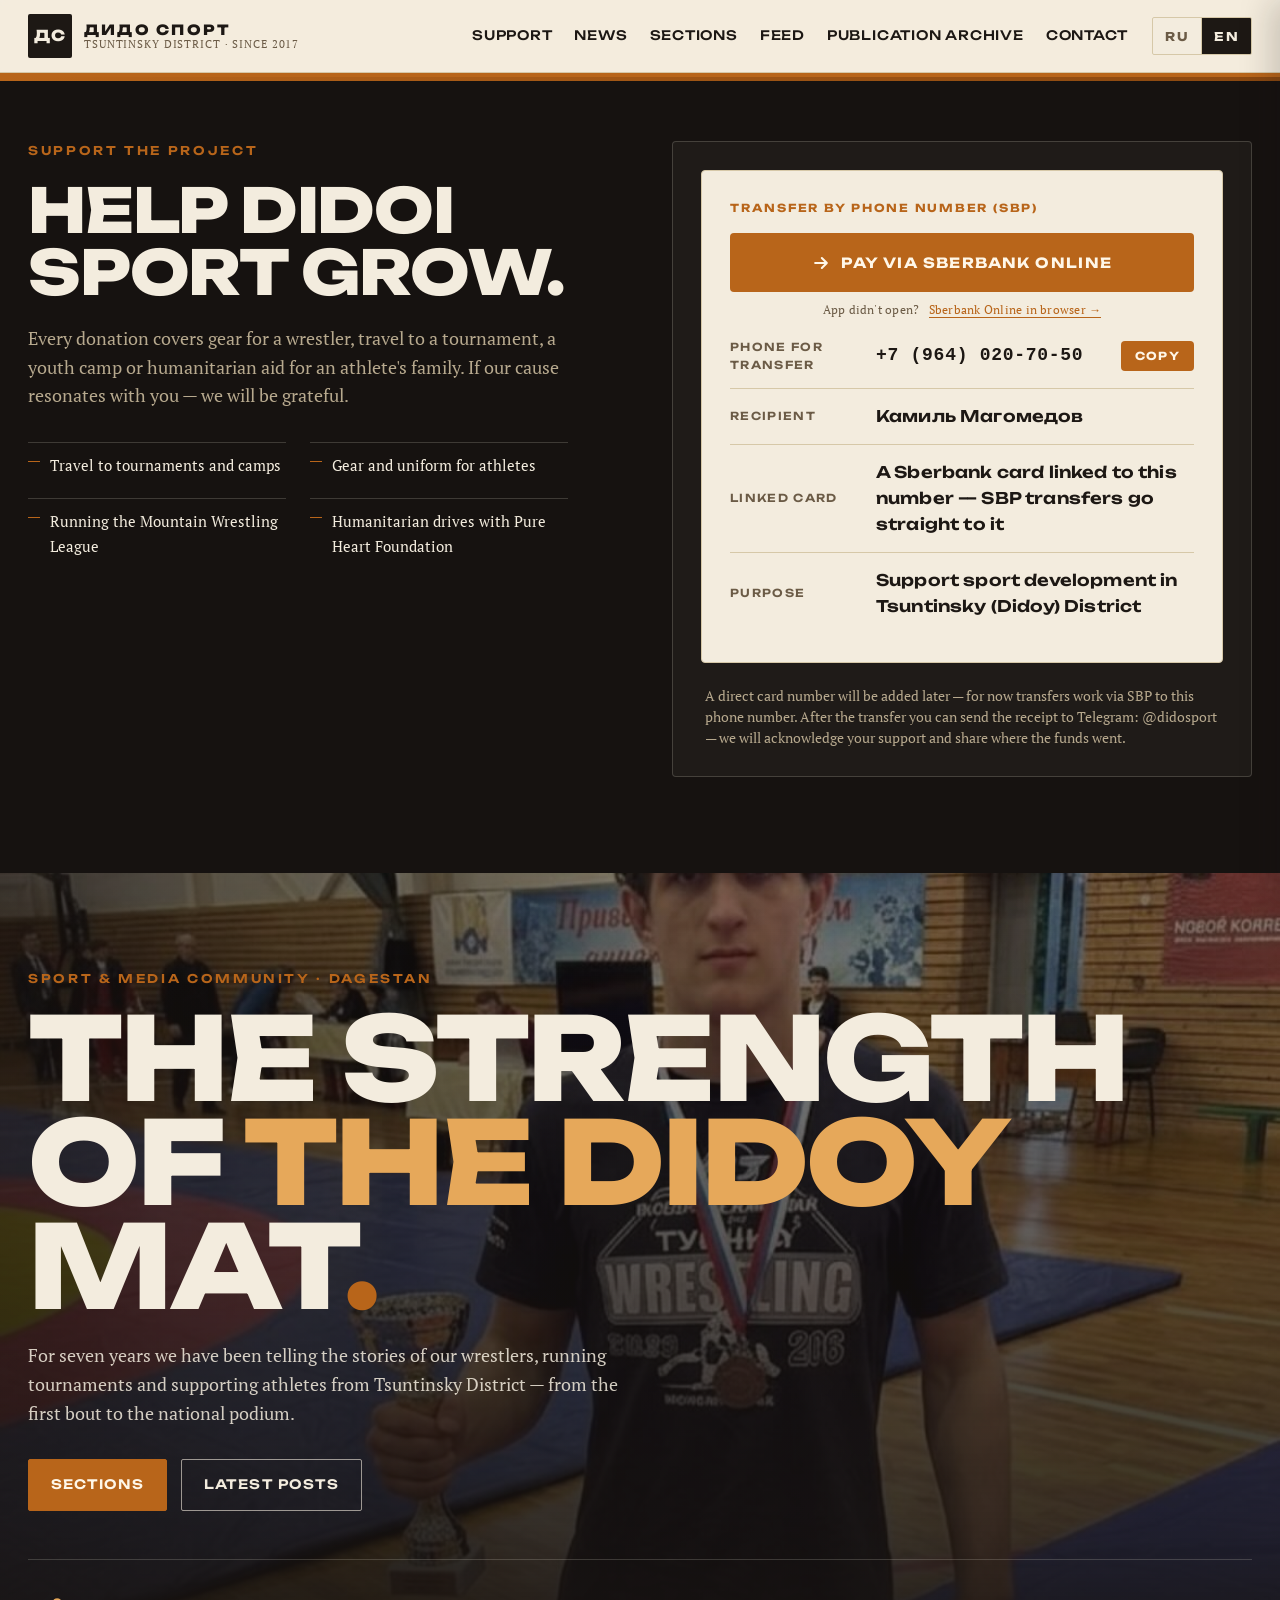
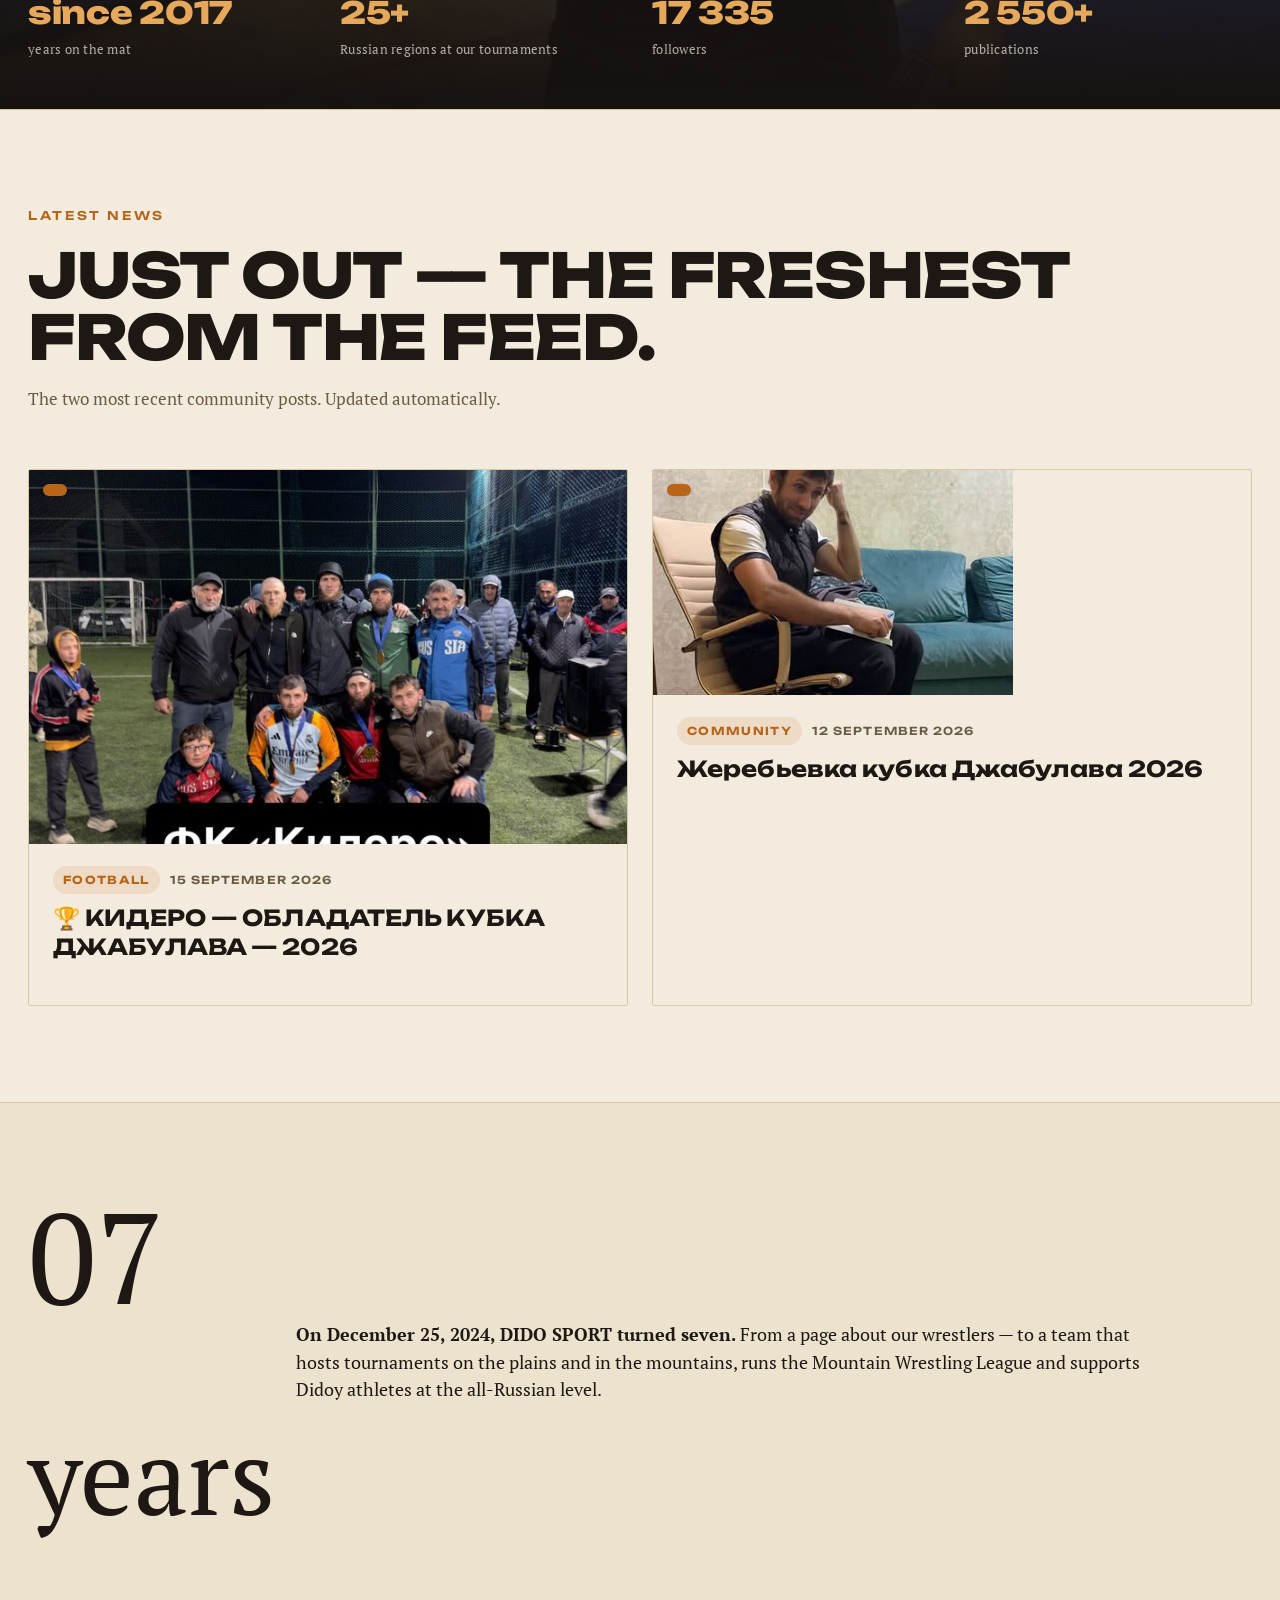
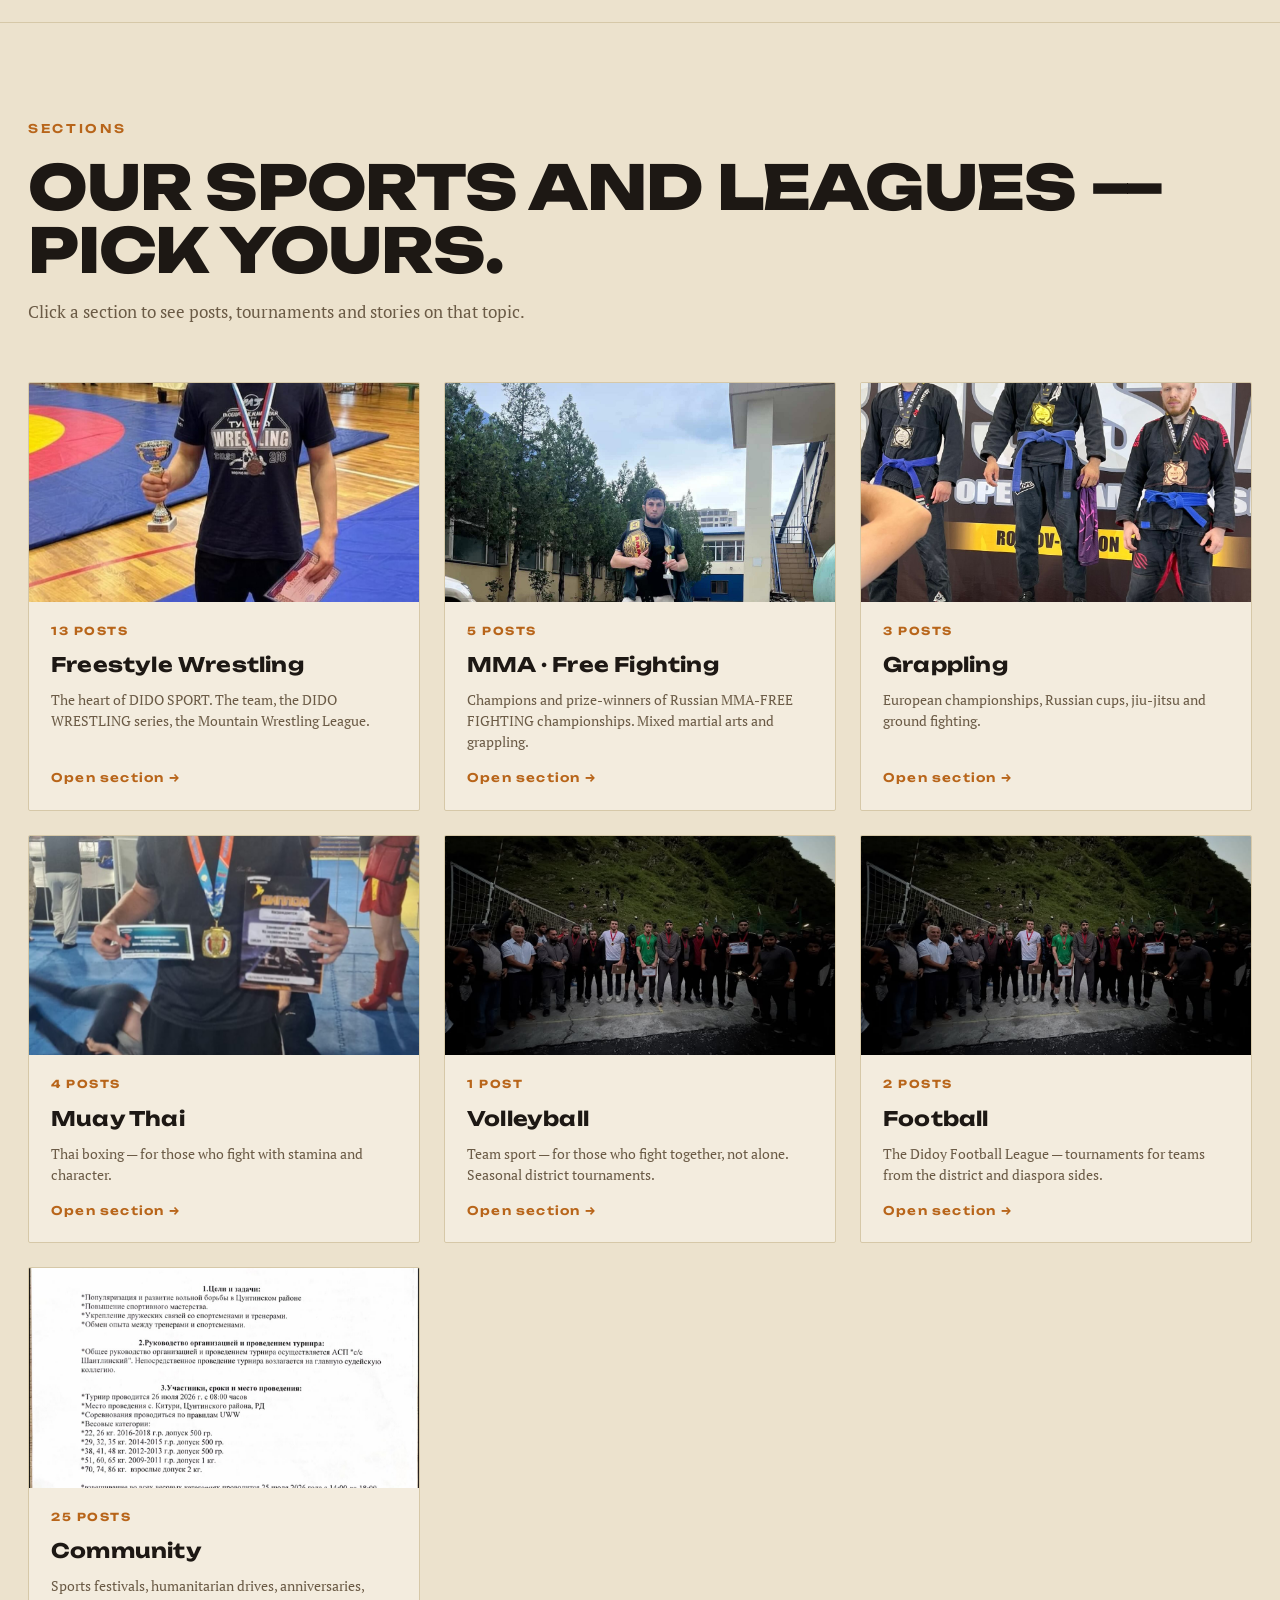
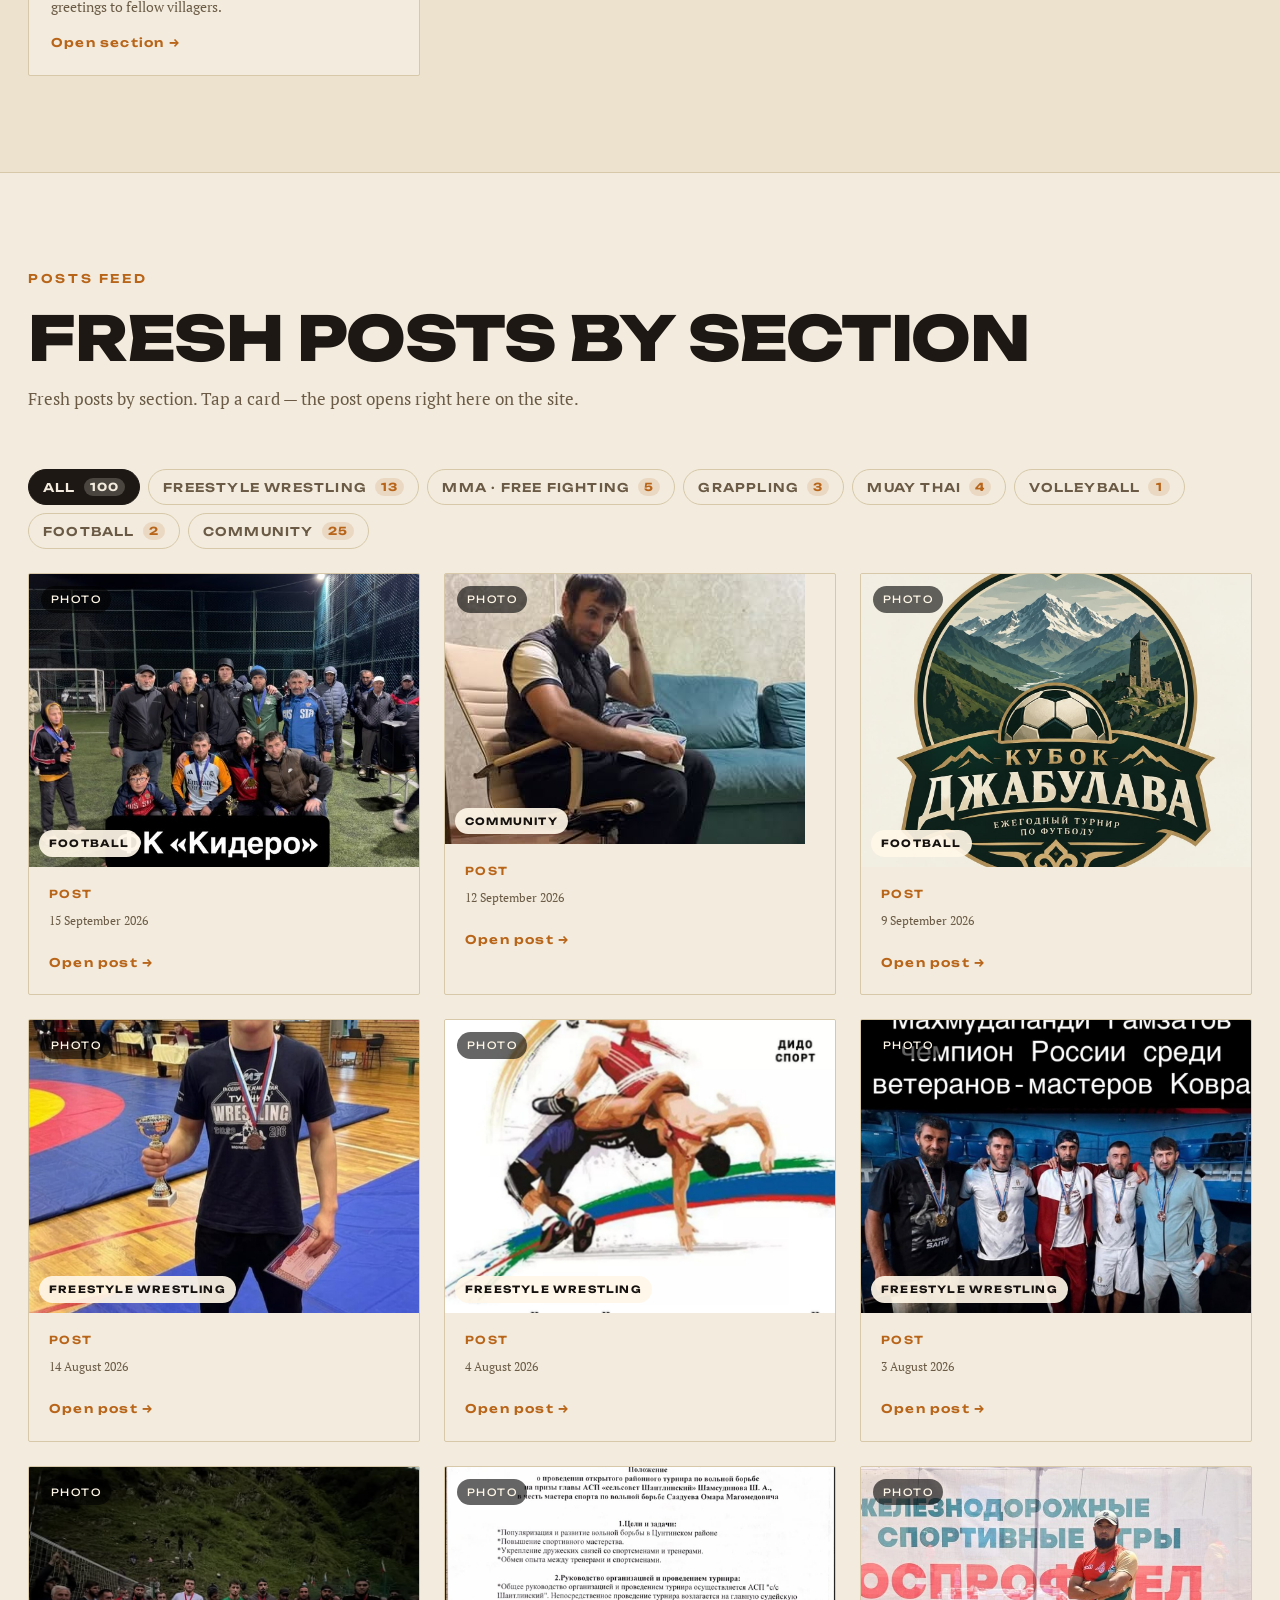
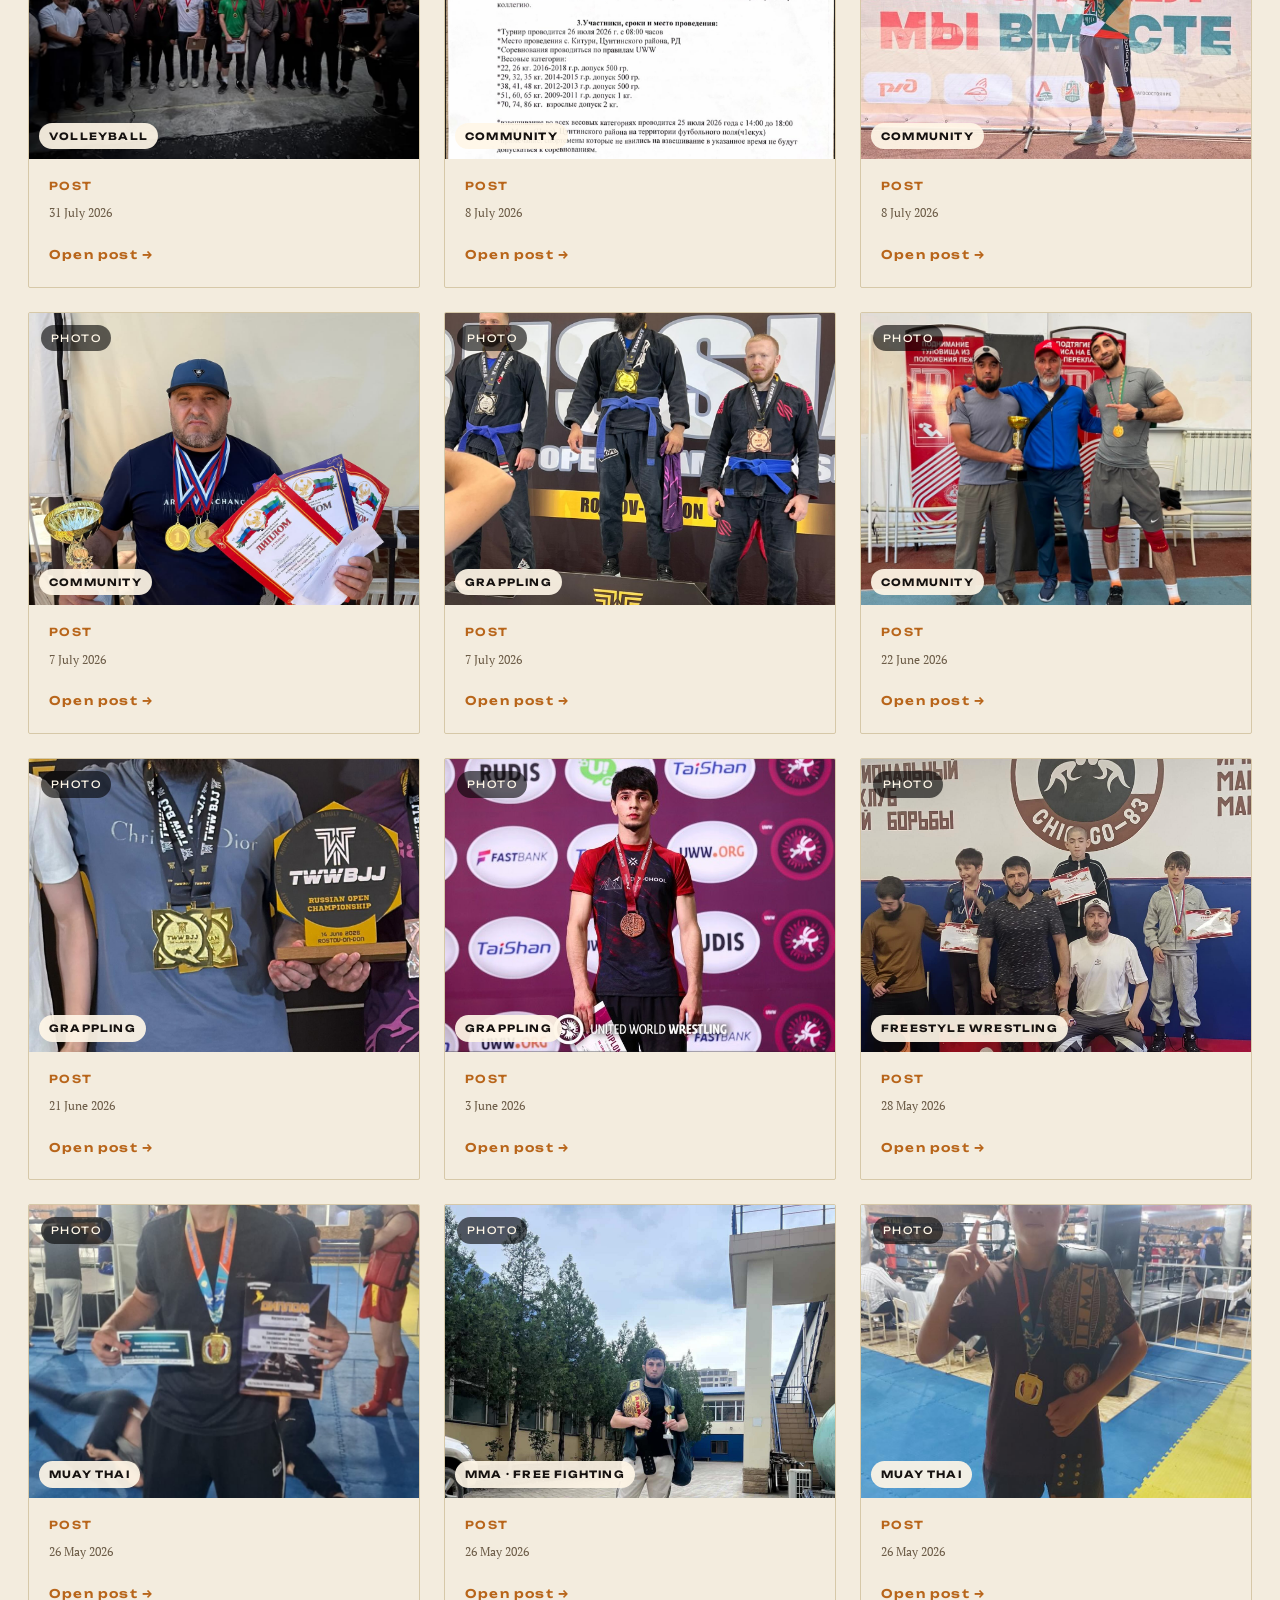
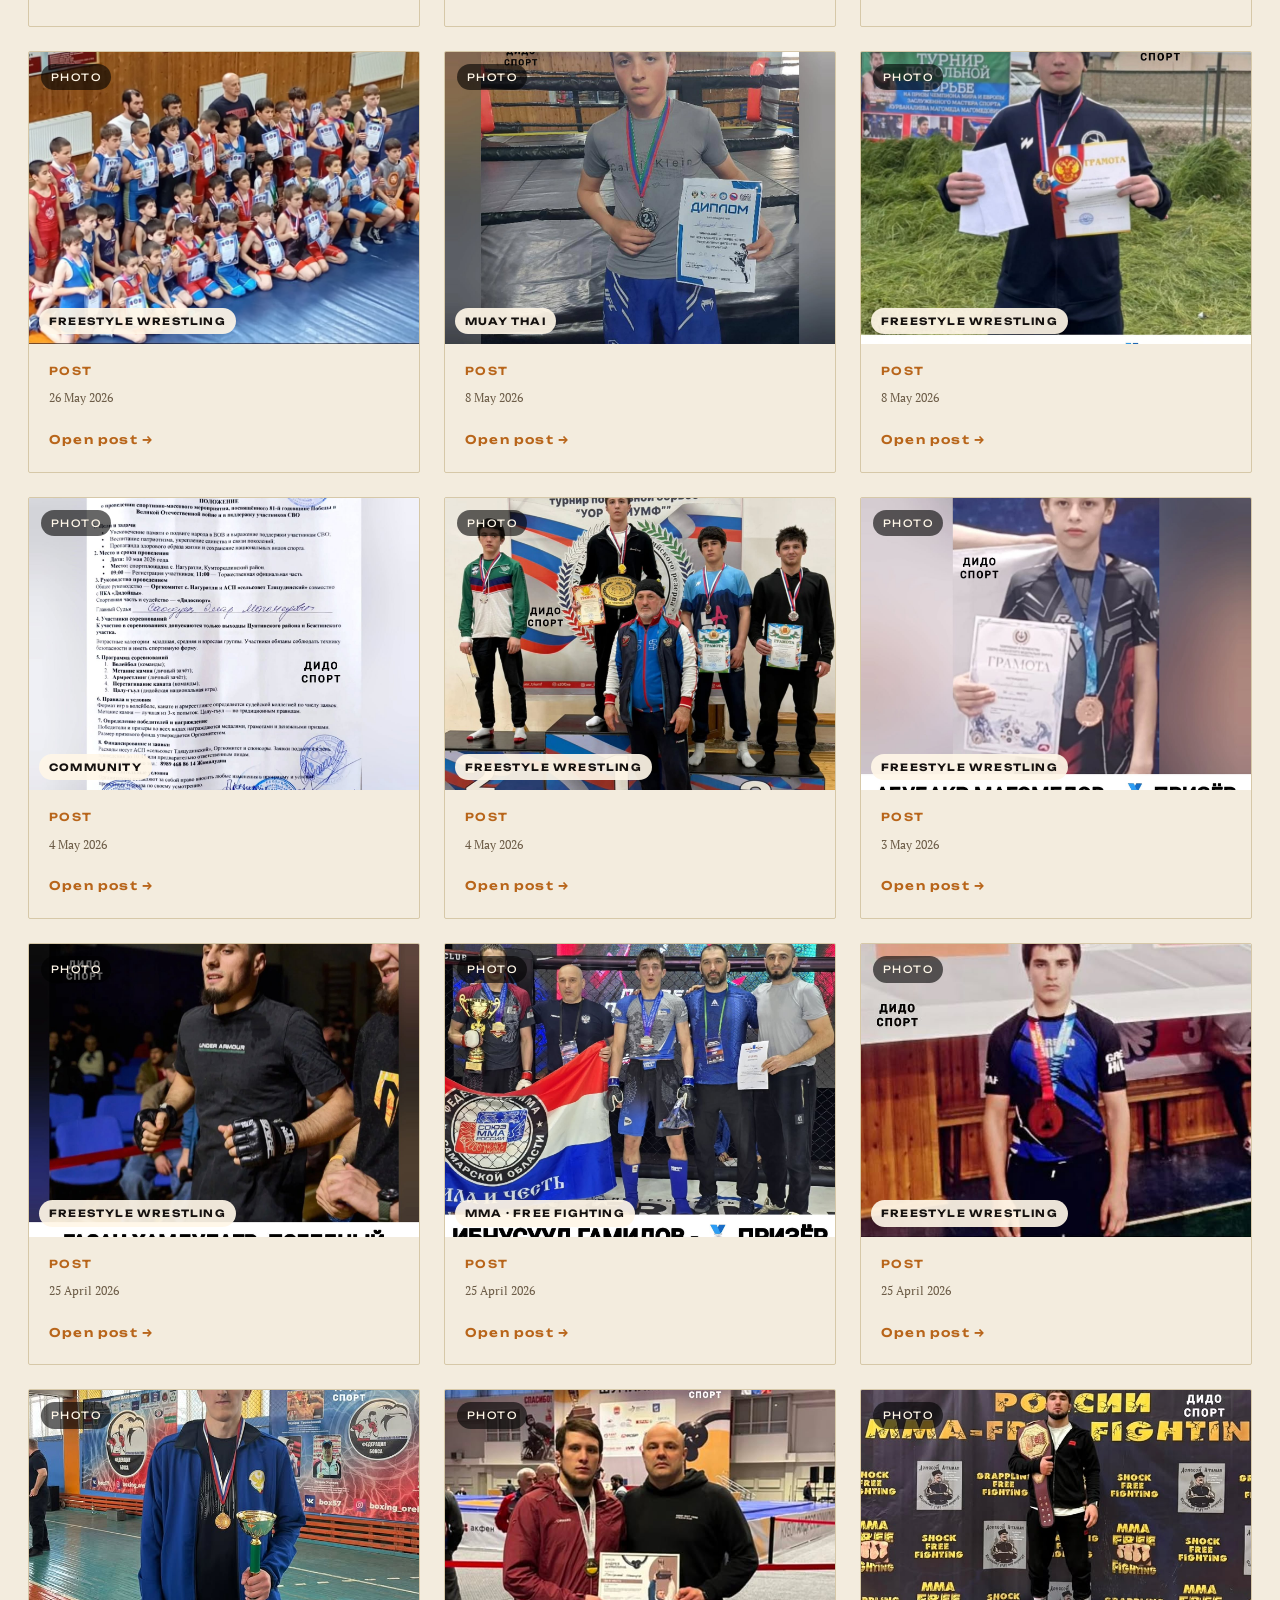
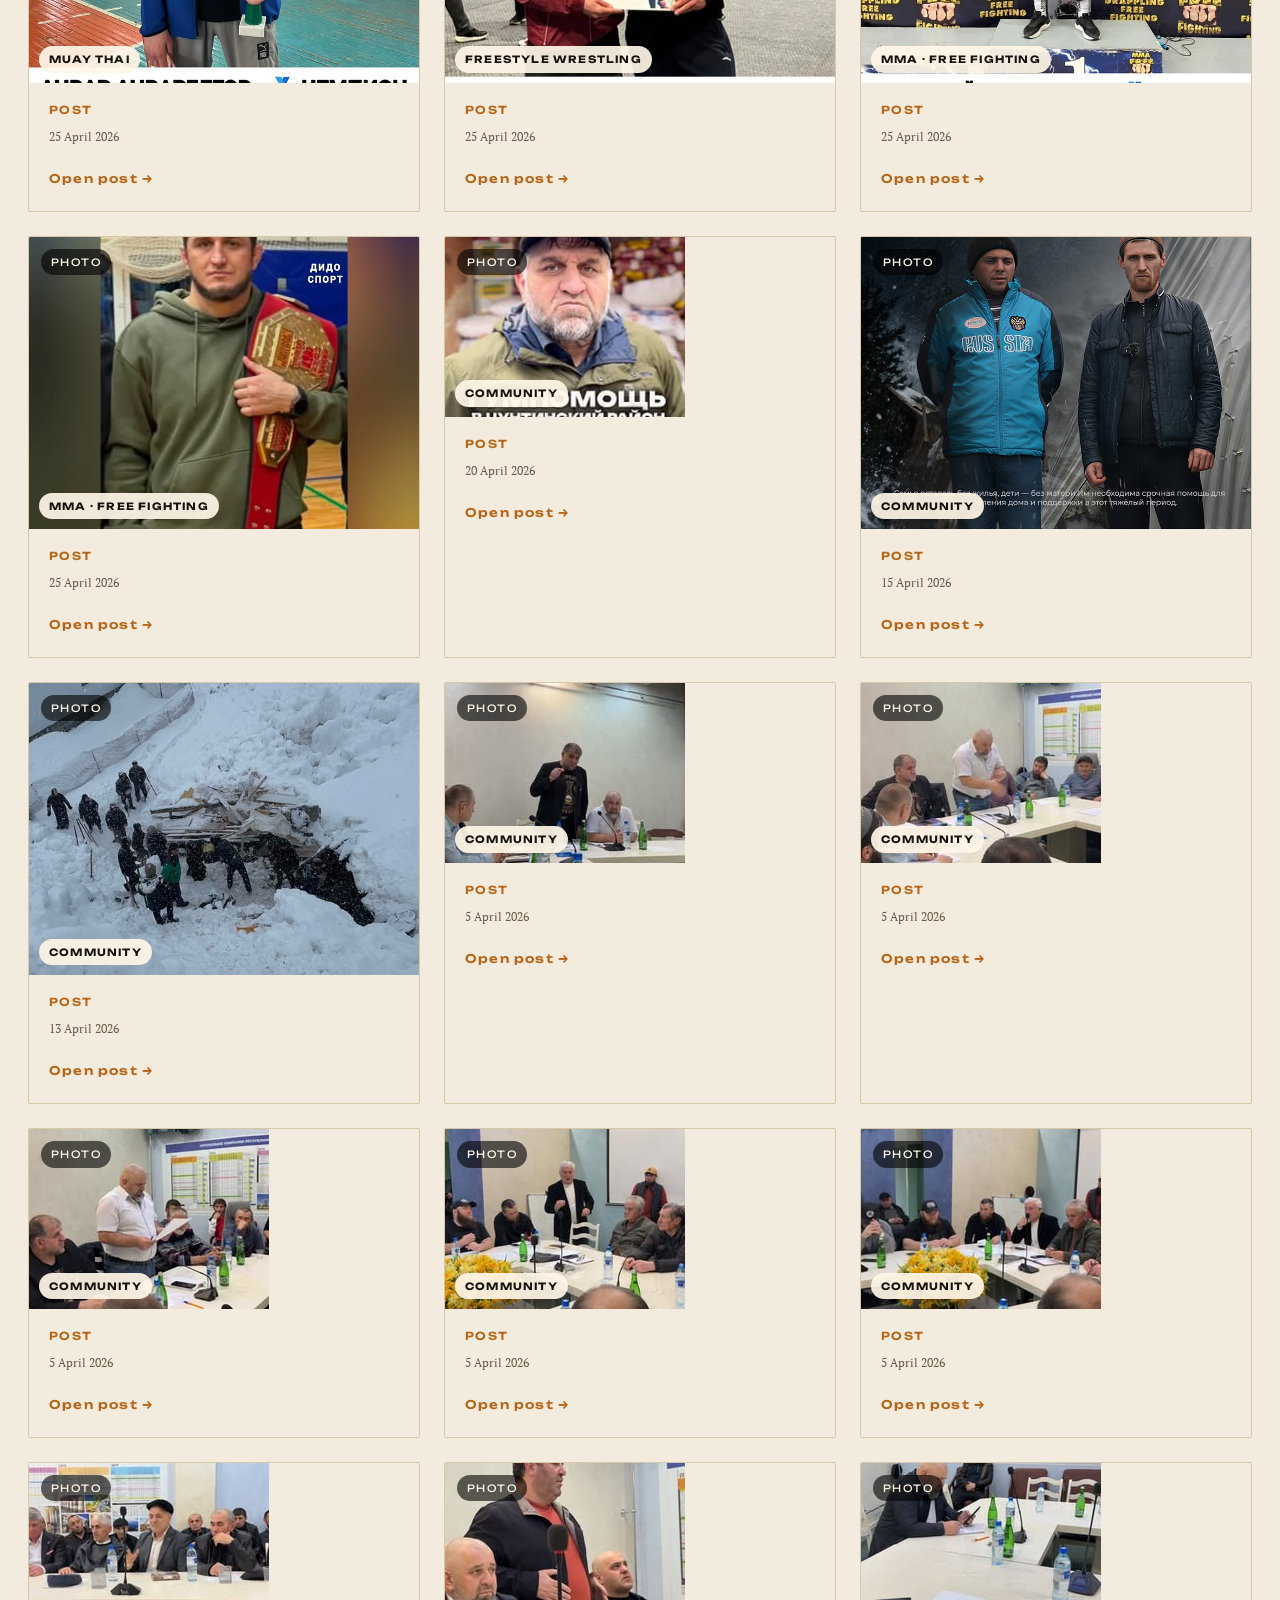
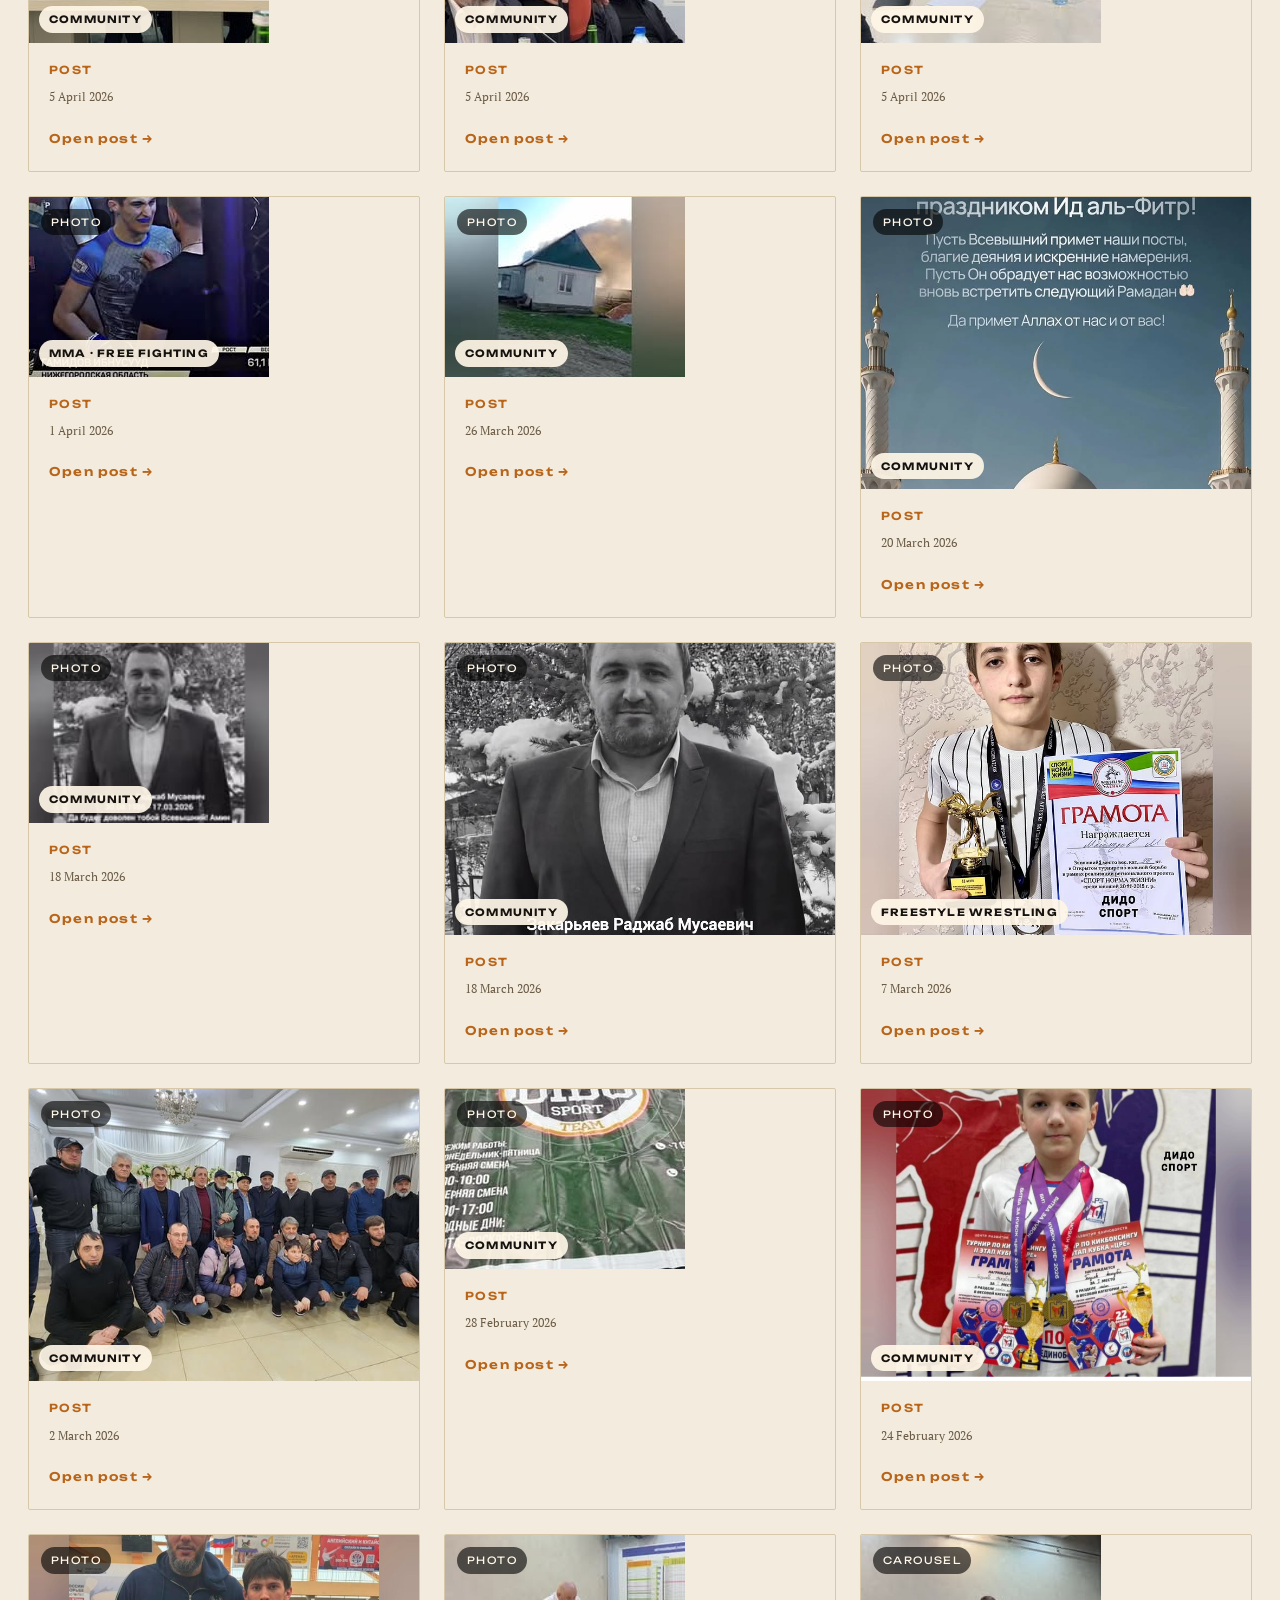
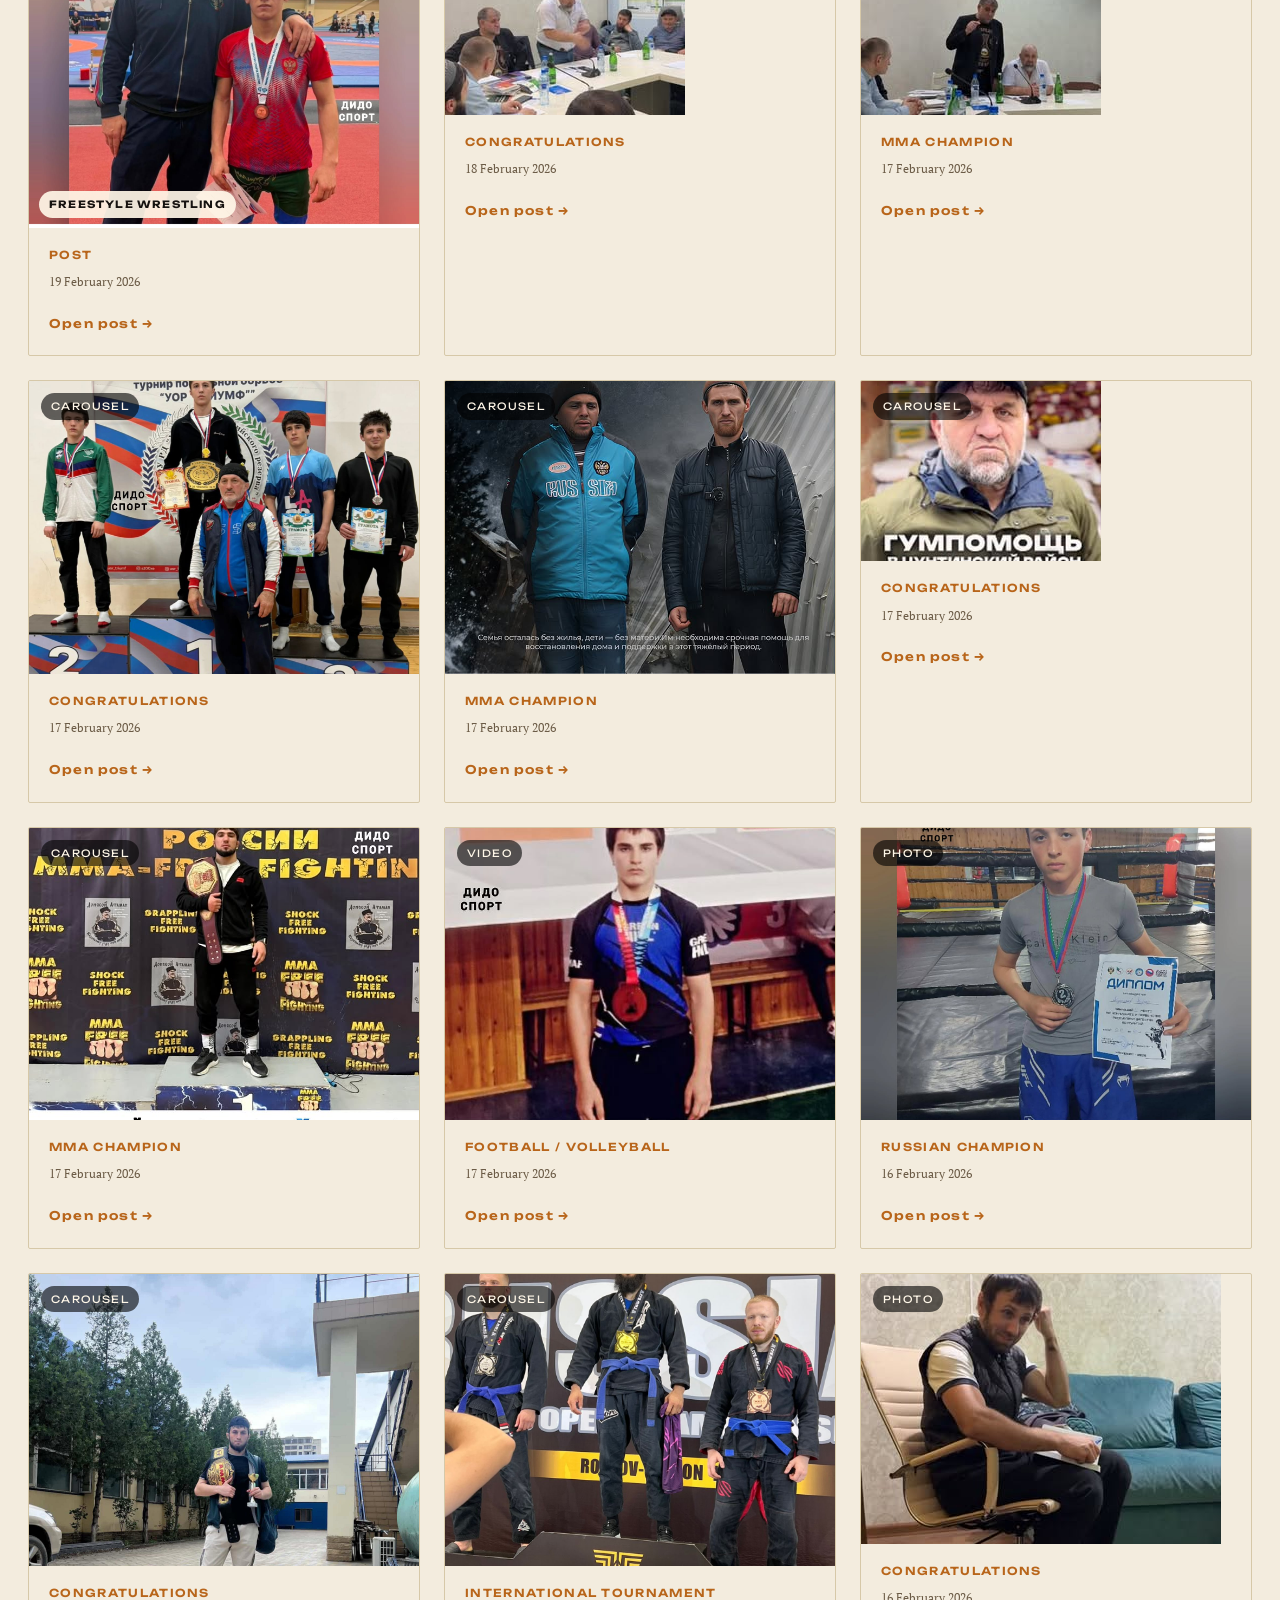
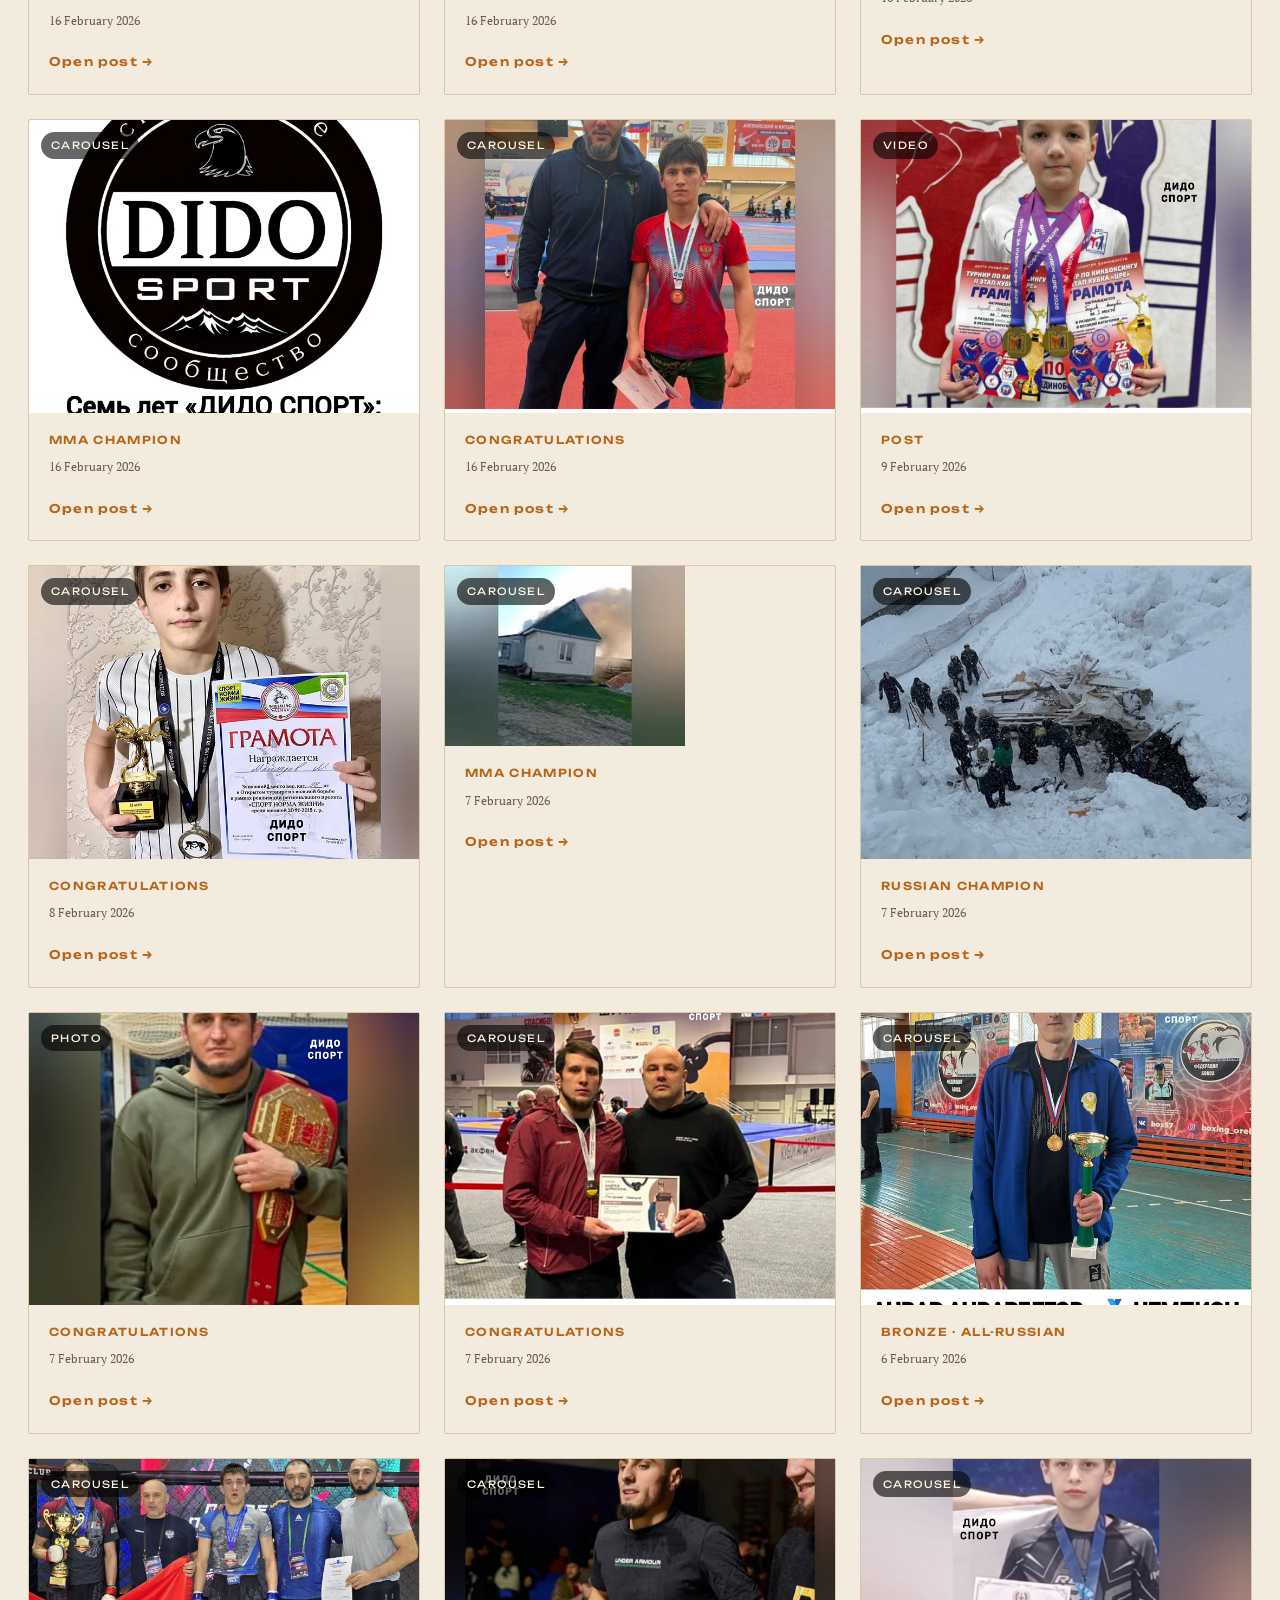
==== commit 7926cc34: "fix: archive by month via dynamic script load (each ≤30KB) - Load monthly posts via <script src='fee" ====
--- a/index.html
+++ b/index.html
@@ -82,12 +82,12 @@
         "Дагестанские борцы"
       ],
       "sameAs": [
-        "https://t.me/didosport05",
+        "https://t.me/didosport",
         "https://m.vk.ru/didosport"
       ],
       "contactPoint": [{
         "@type": "ContactPoint",
-        "telephone": "+7-999-511-09-02",
+        "telephone": "+7-964-020-70-50",
         "contactType": "donation support",
         "availableLanguage": ["Russian"]
       }]
@@ -162,7 +162,7 @@
           "name": "Как поддержать дидойский спорт?",
           "acceptedAnswer": {
             "@type": "Answer",
-            "text": "Перевод по СБП на номер +7 (999) 511-09-02 (получатель Тагир Магомедов, карта Сбера). Назначение платежа: поддержка развития спорта в Цунтинском (Дидойском) районе."
+            "text": "Перевод по СБП на номер +7 (964) 020-70-50 (получатель Камиль Магомедов, карта Сбера). Назначение платежа: поддержка развития спорта в Цунтинском (Дидойском) районе."
           }
         },
         {
@@ -284,14 +284,14 @@
 
         <div class="help__row">
           <span class="help__key" data-i18n="help_card_phone_l">Телефон для перевода</span>
-          <span class="help__val help__val--mono" id="help-phone">+7 (999) 511-09-02</span>
+          <span class="help__val help__val--mono" id="help-phone">+7 (964) 020-70-50</span>
           <button type="button" class="help__copy" data-copy="+79995110902" aria-label="Скопировать номер телефона">
             <span data-i18n="help_copy">Скопировать</span>
           </button>
         </div>
         <div class="help__row">
           <span class="help__key" data-i18n="help_card_recv_l">Получатель</span>
-          <span class="help__val">Тагир Магомедов</span>
+          <span class="help__val">Камиль Магомедов</span>
         </div>
         <div class="help__row">
           <span class="help__key" data-i18n="help_card_card_l">Привязан к карте</span>
@@ -306,7 +306,7 @@
       <p class="help__hint" data-i18n="help_hint">
         Номер карты для прямого перевода добавим позже — пока работает перевод
         по СБП на этот номер. После перевода можно прислать чек в Телеграм:
-        <a href="https://t.me/didosport05" target="_blank" rel="noopener">@didosport05</a>
+        <a href="https://t.me/didosport" target="_blank" rel="noopener">@didosport</a>
         — отметим ваше участие и расскажем, на что пошли средства.
       </p>
     </div>
@@ -428,7 +428,7 @@
         или пригласить на турнир — пишите. Отвечаем лично.
       </p>
 
-      <form class="contact__form" id="contact-form" action="https://t.me/didosport05" method="get" target="_blank">
+      <form class="contact__form" id="contact-form" action="https://t.me/didosport" method="get" target="_blank">
         <label class="contact__field">
           <span data-i18n="ct_f_name">Ваше имя</span>
           <input type="text" name="name" autocomplete="name" placeholder="Адам">
@@ -444,7 +444,7 @@
     <ul class="contact__list">
       <li class="contact__item">
         <span class="contact__label" data-i18n="ct_2_l">Telegram</span>
-        <a class="contact__value" href="https://t.me/didosport05" target="_blank" rel="noopener">@didosport05 →</a>
+        <a class="contact__value" href="https://t.me/didosport" target="_blank" rel="noopener">@didosport →</a>
       </li>
       <li class="contact__item">
         <span class="contact__label" data-i18n="ct_3_l">Сообщество ВКонтакте</span>
@@ -469,10 +469,17 @@
         <p class="footer__sub" data-i18n="footer_sub">Спортивно-информационное сообщество Цунтинского района · с 2017</p>
       </div>
     </div>
-    <p class="footer__copy" data-i18n="footer_copy">
-      Летопись наших атлетов. Материалы сообщества — тексты, фото, истории.
-      Сайт ведётся командой ДИДО СПОРТ.
-    </p>
+    <div class="footer__col">
+      <p class="footer__copy" data-i18n="footer_copy">
+        Летопись наших атлетов. Материалы сообщества — тексты, фото, истории.
+        Сайт ведётся командой ДИДО СПОРТ.
+      </p>
+      <p class="footer__legal">
+        <a href="privacy.html">Политика конфиденциальности</a> ·
+        <a href="terms.html">Пользовательское соглашение</a> ·
+        <a href="ads.txt" rel="nofollow">ads.txt</a>
+      </p>
+    </div>
   </div>
 </footer>
 
--- a/styles.css
+++ b/styles.css
@@ -1455,6 +1455,26 @@
   margin: 0; max-width: 460px;
   font-size: 14px; color: var(--invert-muted); line-height: 1.55;
 }
+.footer__col { display: flex; flex-direction: column; gap: 14px; }
+.footer__legal {
+  margin: 0; font-size: 12px; color: var(--invert-muted);
+}
+.footer__legal a {
+  color: var(--invert-muted); text-decoration: underline;
+  text-underline-offset: 2px;
+}
+.footer__legal a:hover { color: var(--accent); }
+
+/* legal pages (privacy / terms) */
+.site-footer { background: var(--invert-bg); color: var(--invert-fg); padding: 36px 0; }
+.site-footer__inner { display: flex; flex-direction: column; gap: 10px; max-width: 1280px; margin: 0 auto; padding: 0 28px; }
+.footer-brand { font-family: var(--font-display); font-weight: 800; margin: 0; }
+.footer-brand em { color: var(--accent); font-style: normal; }
+.footer-sub { margin: 0; font-size: 13px; color: var(--invert-muted); }
+.footer-copy { margin: 0; font-size: 14px; color: var(--invert-muted); line-height: 1.55; }
+.footer-legal { margin: 0; font-size: 12px; color: var(--invert-muted); }
+.footer-legal a { color: var(--invert-muted); text-decoration: underline; text-underline-offset: 2px; }
+.footer-legal a:hover { color: var(--accent); }
 
 /* =========== RESPONSIVE =========== */
 @media (max-width: 1024px) {
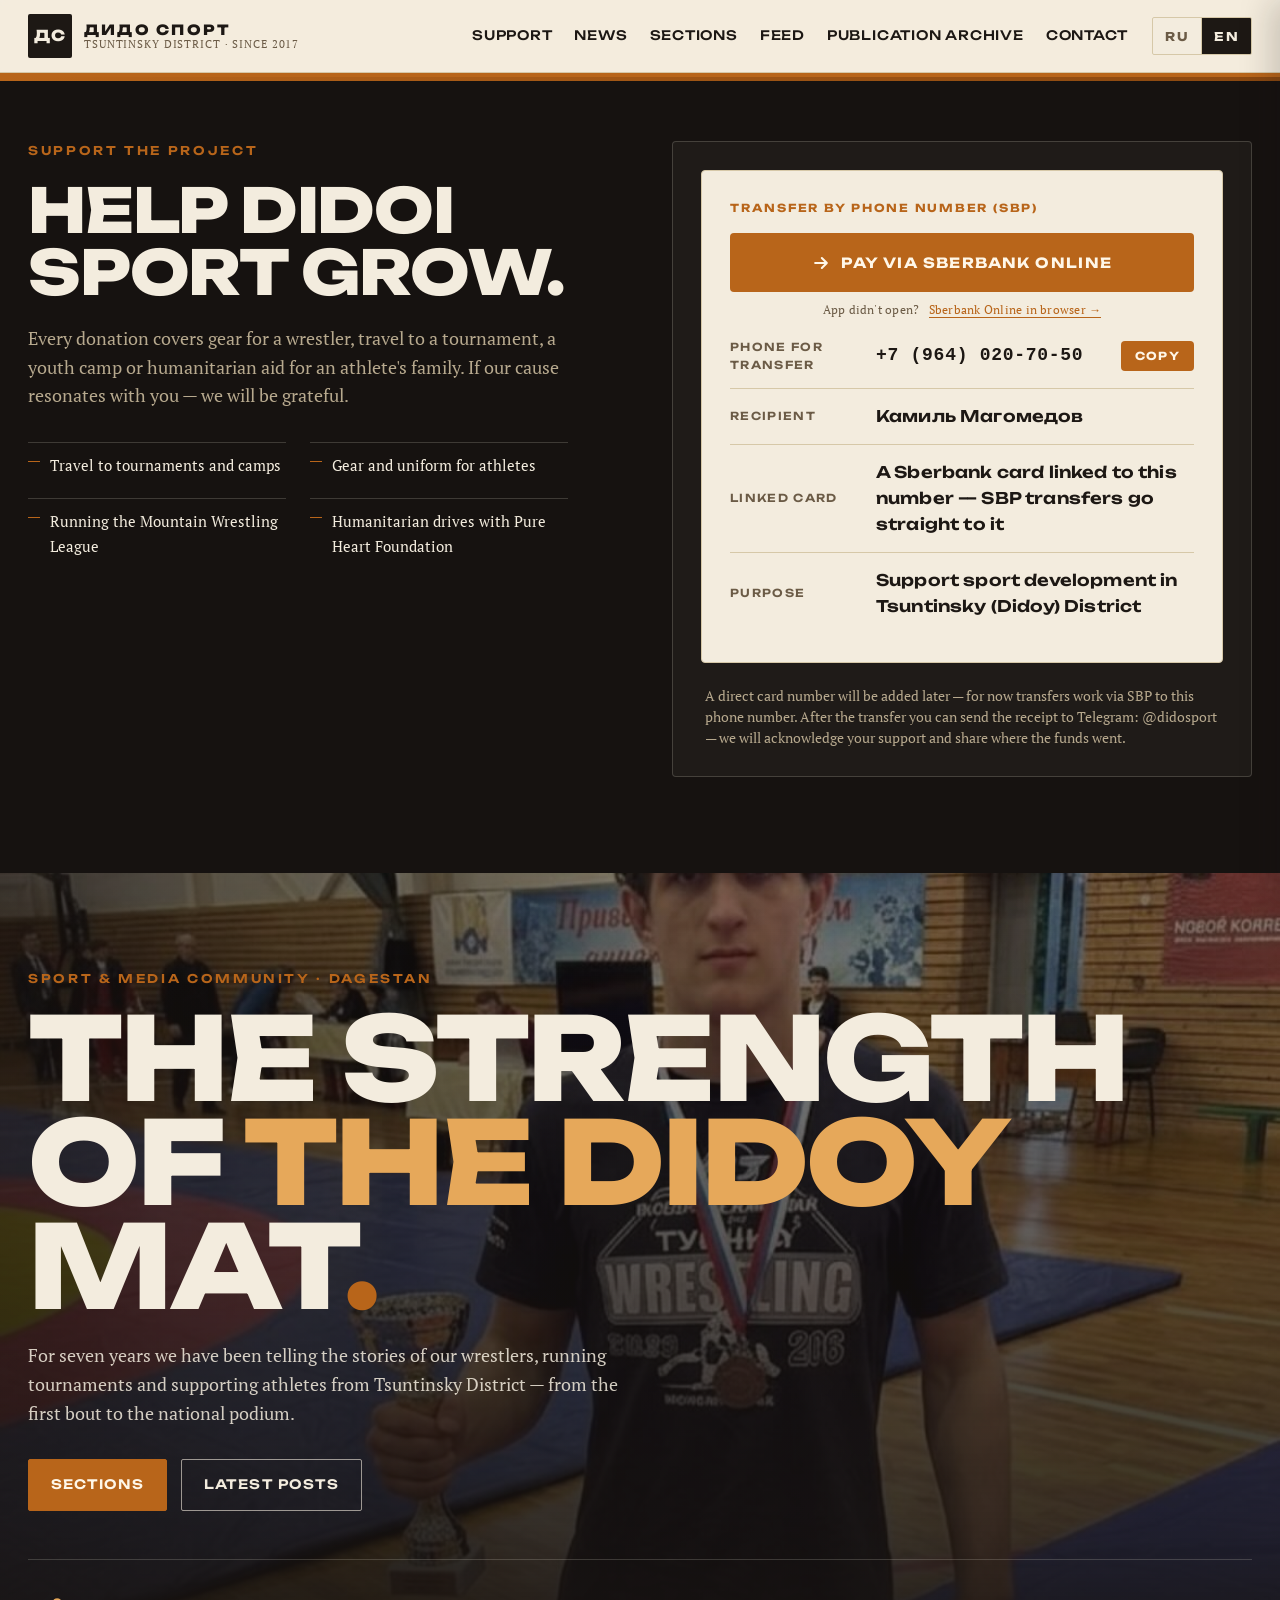
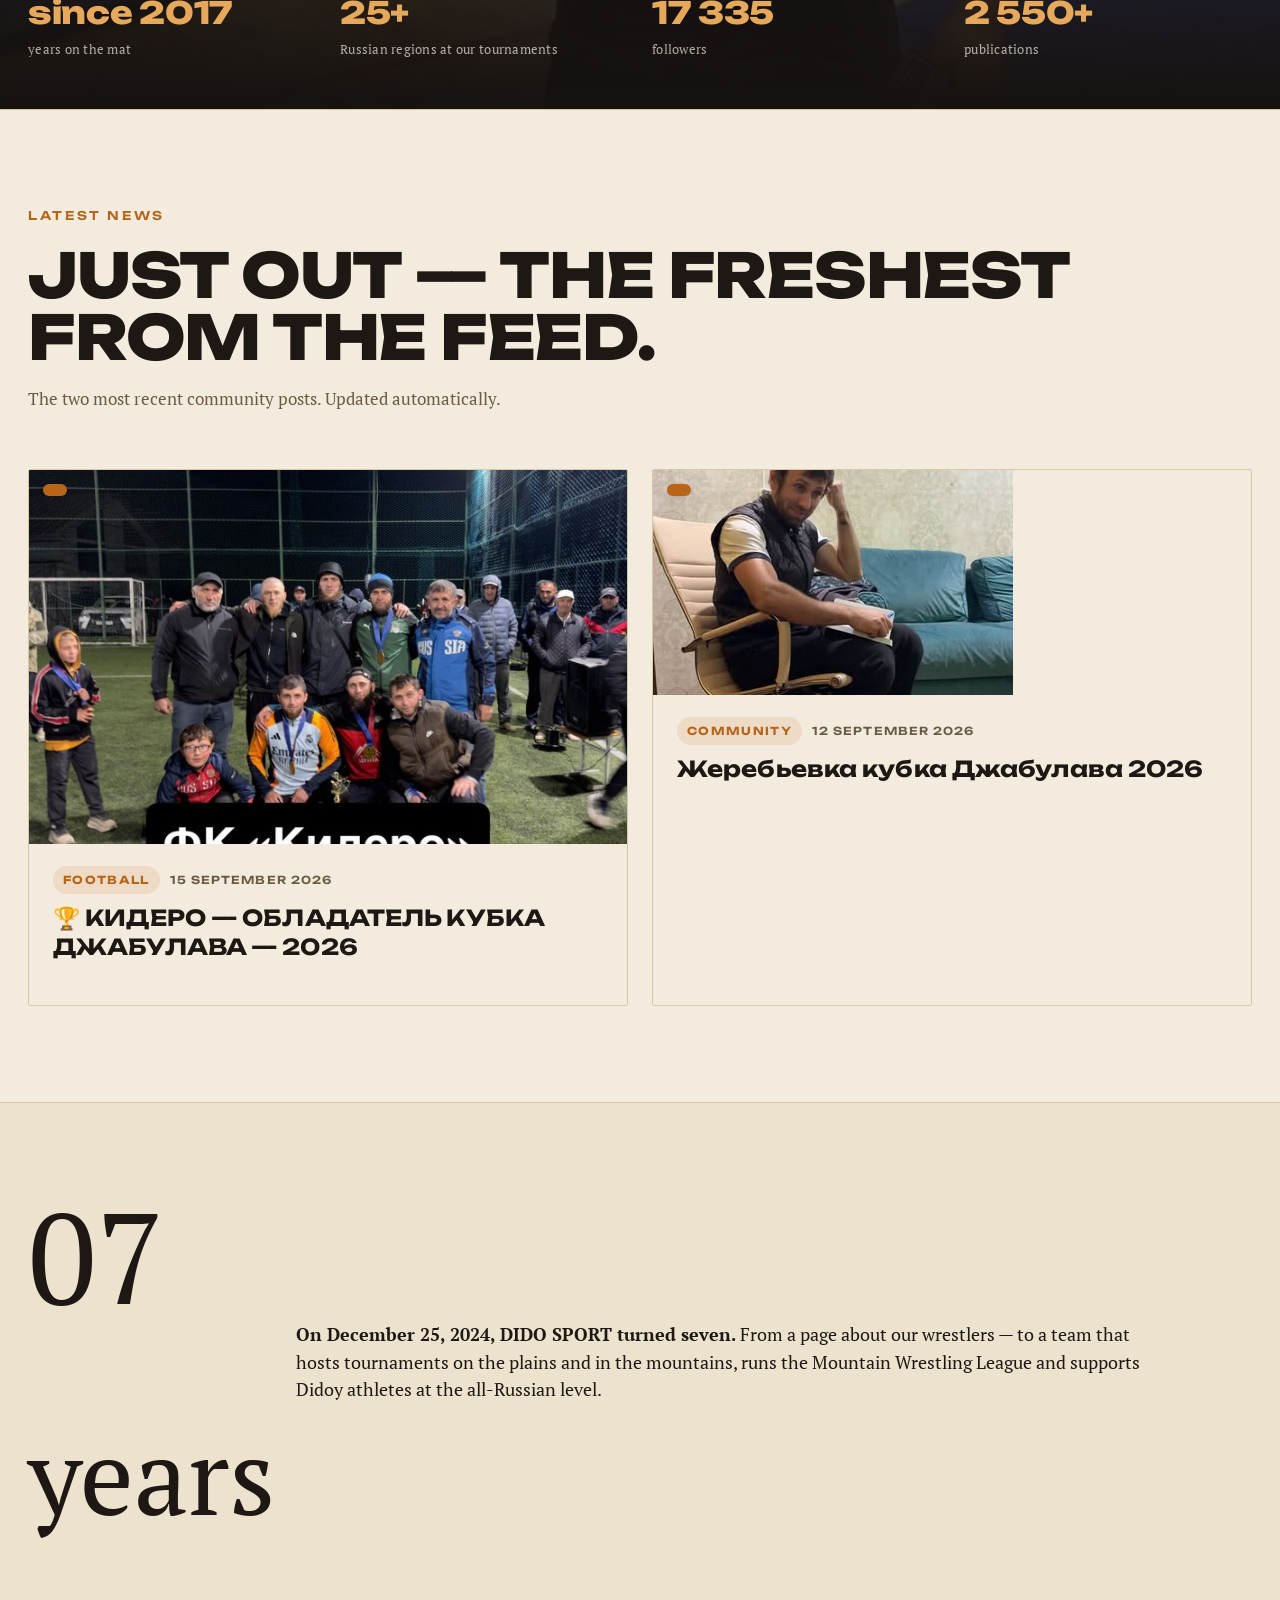
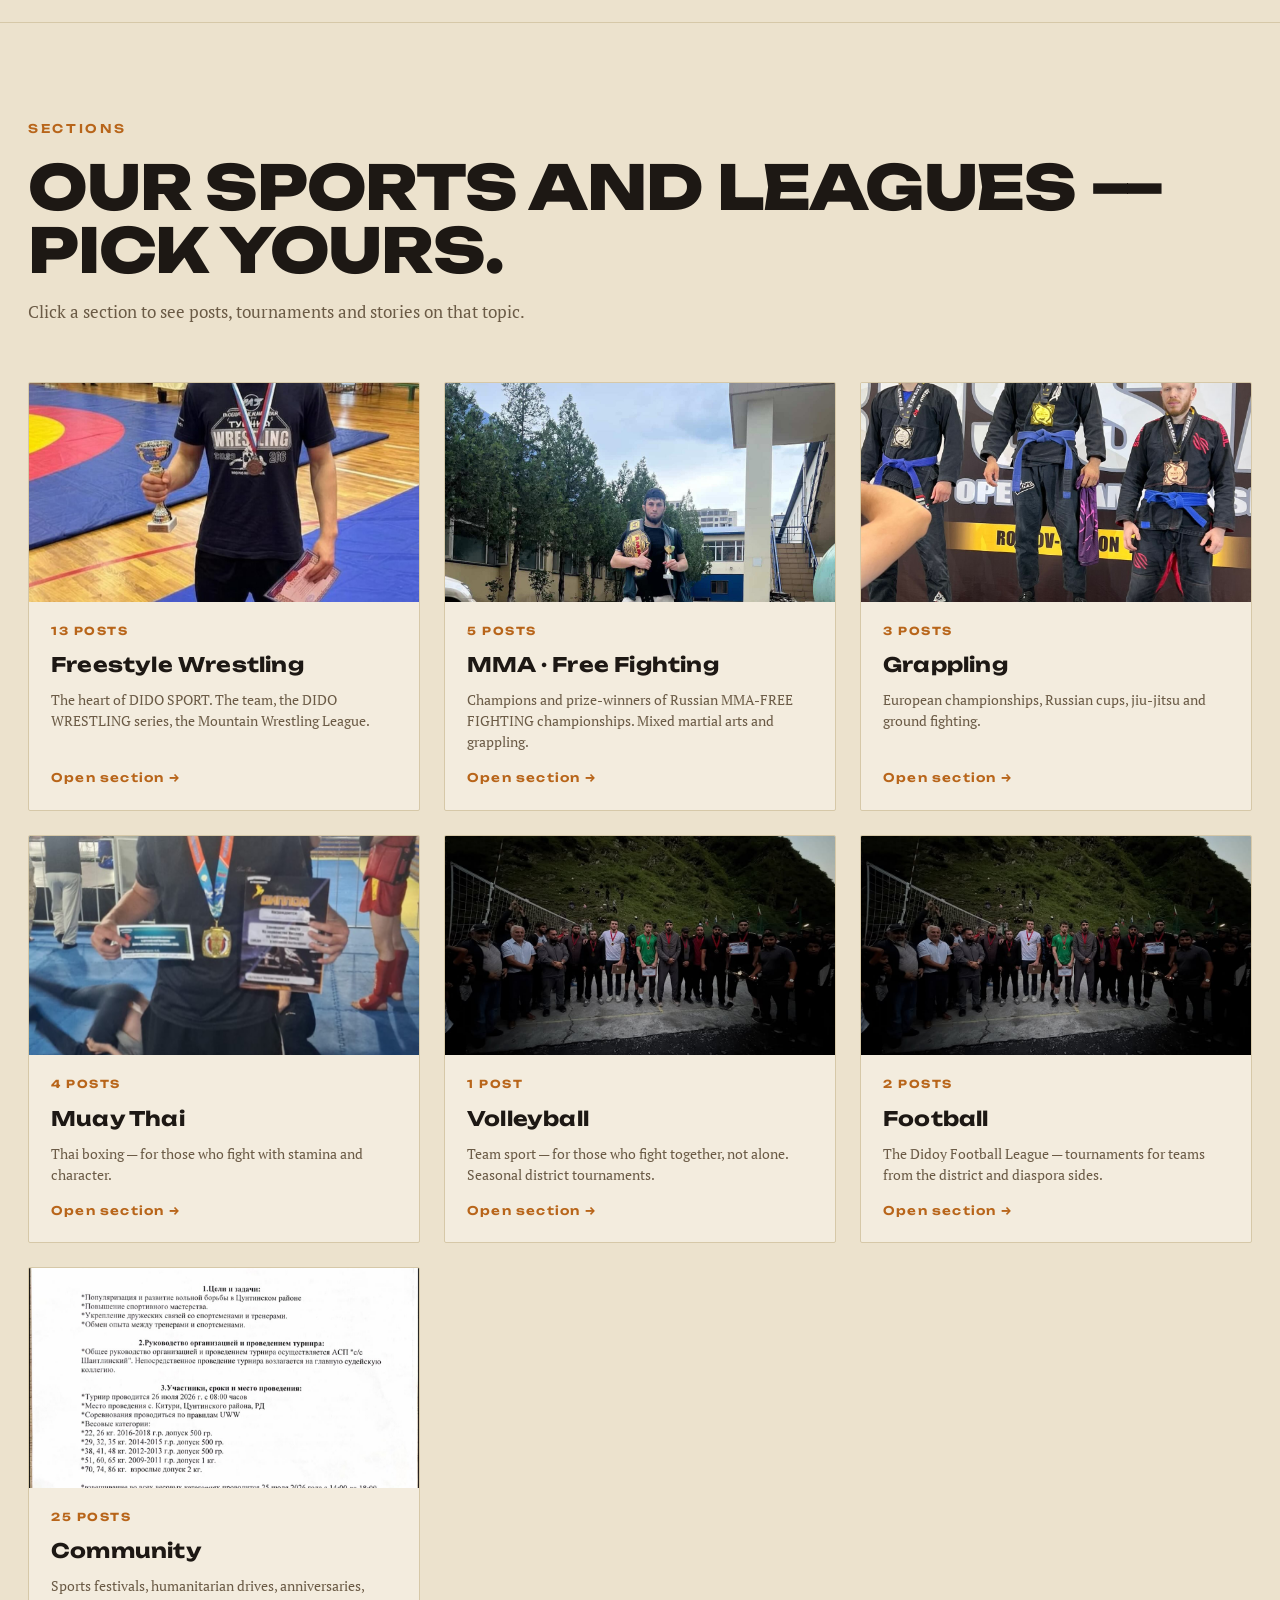
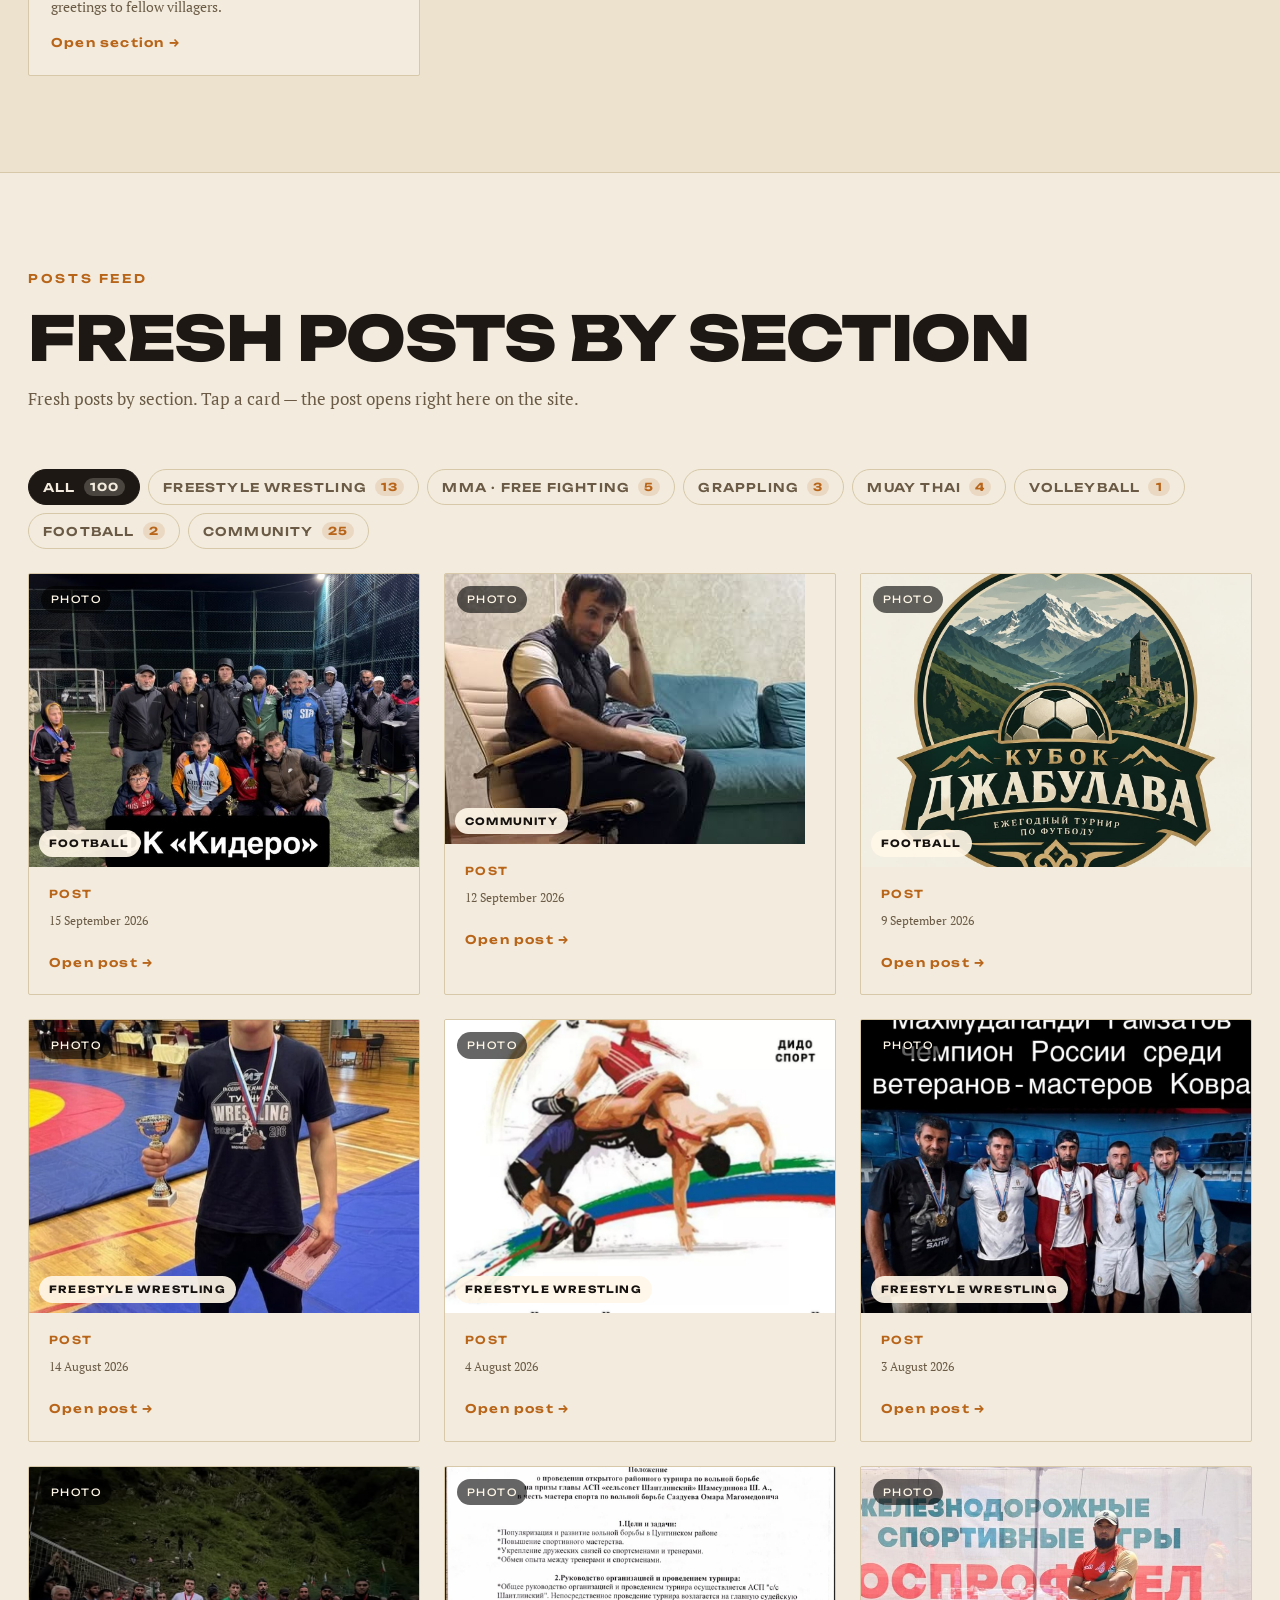
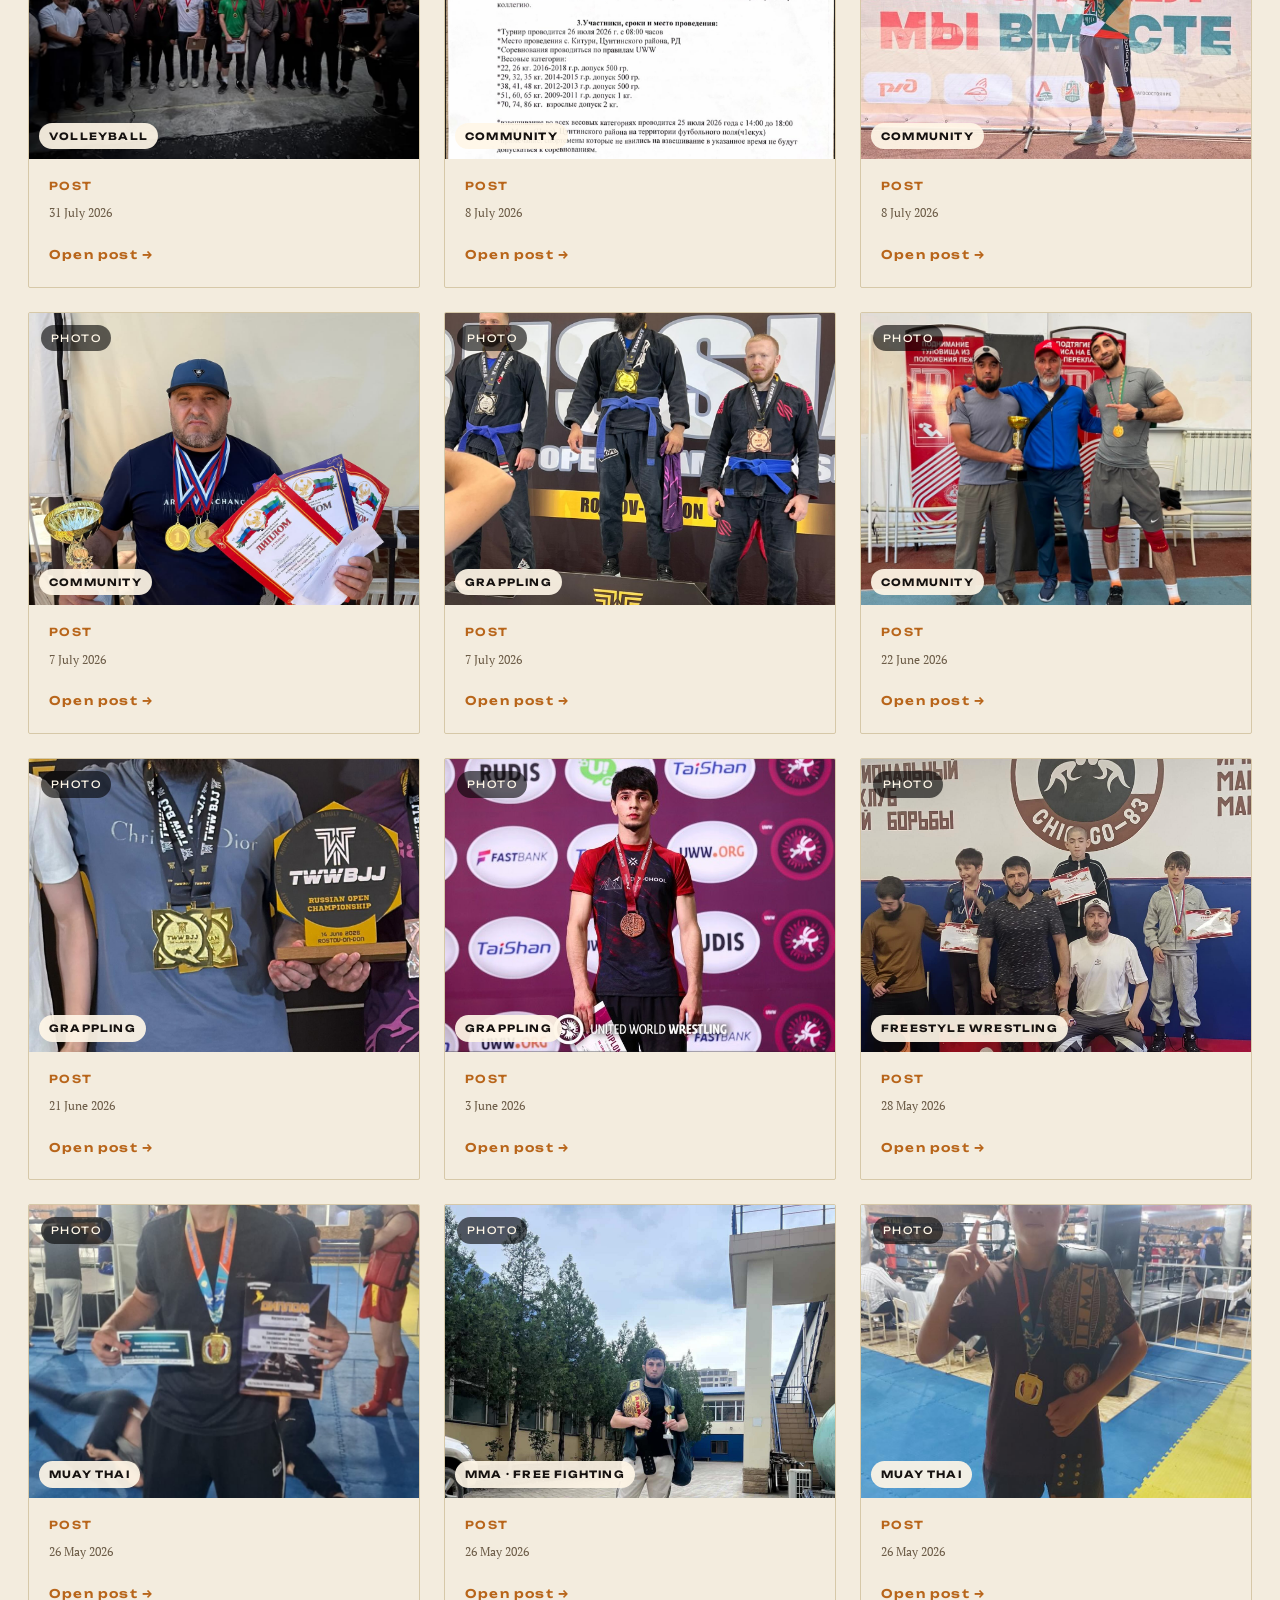
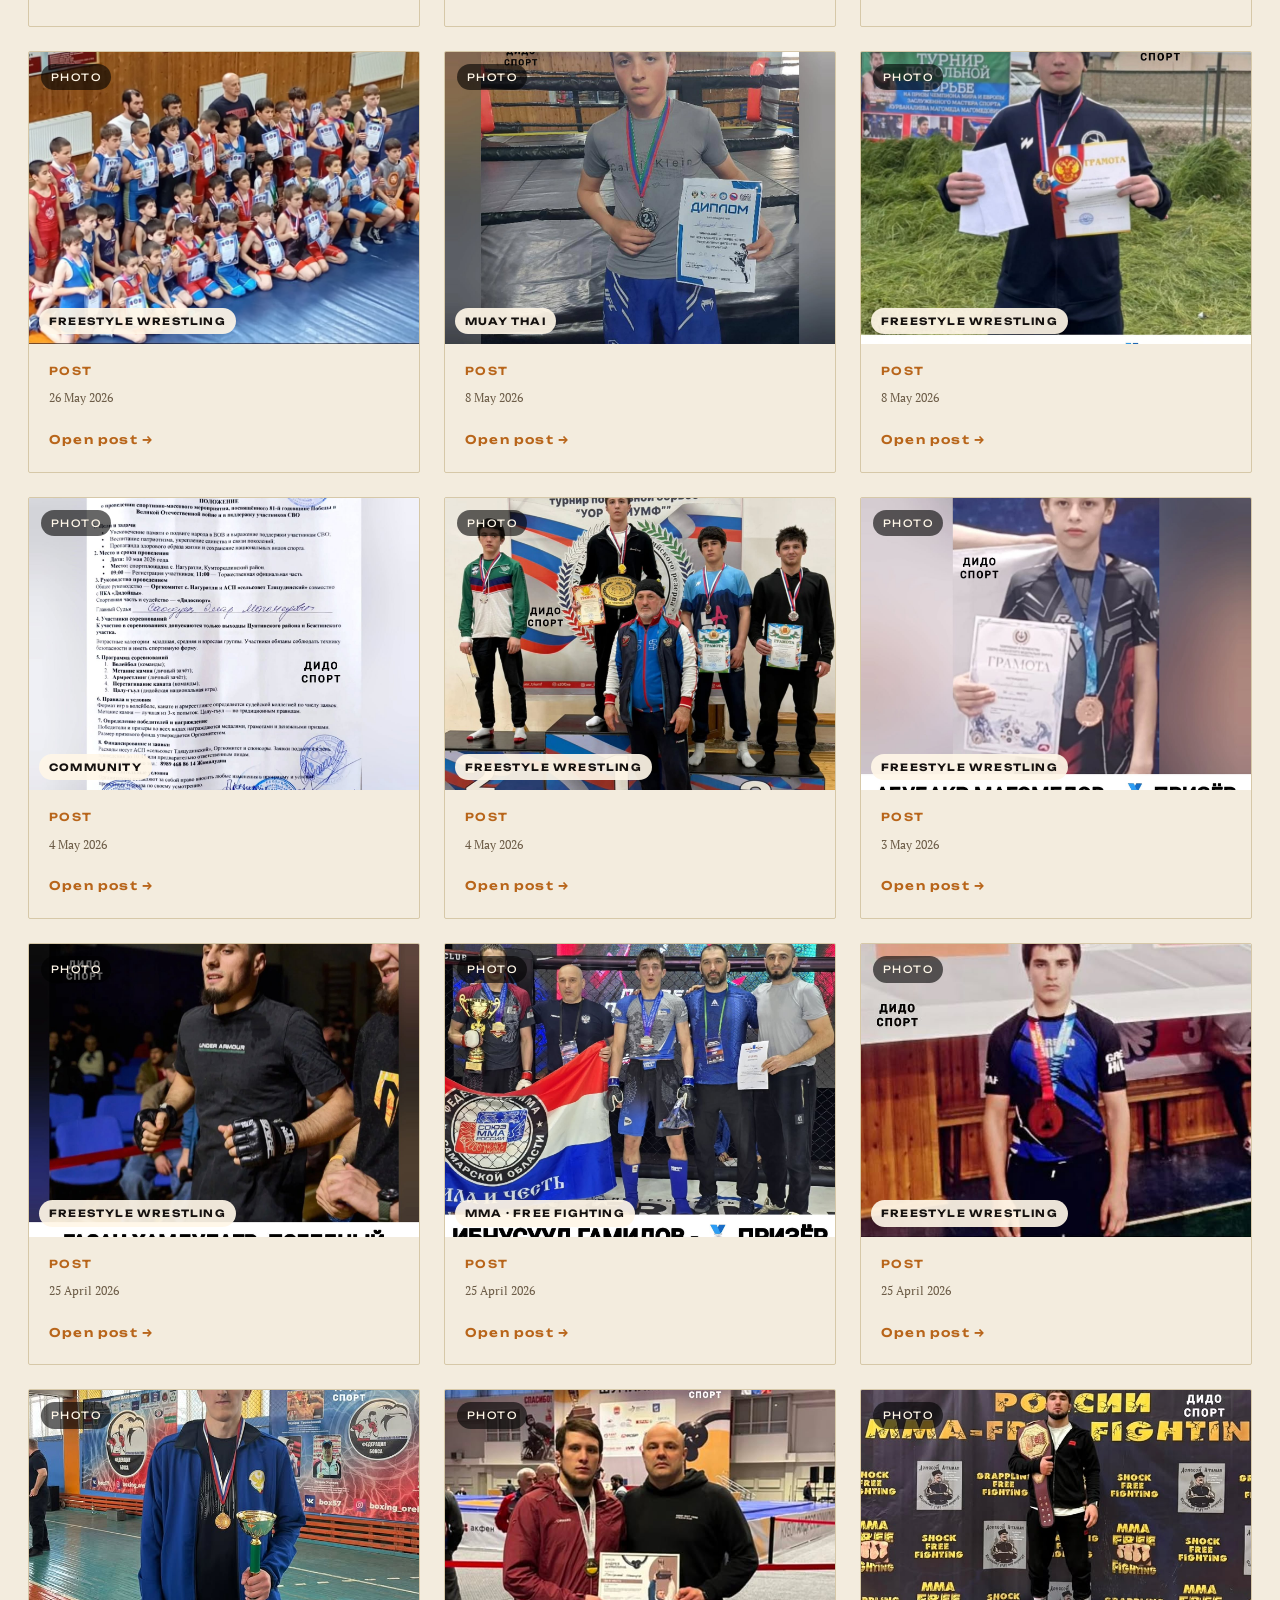
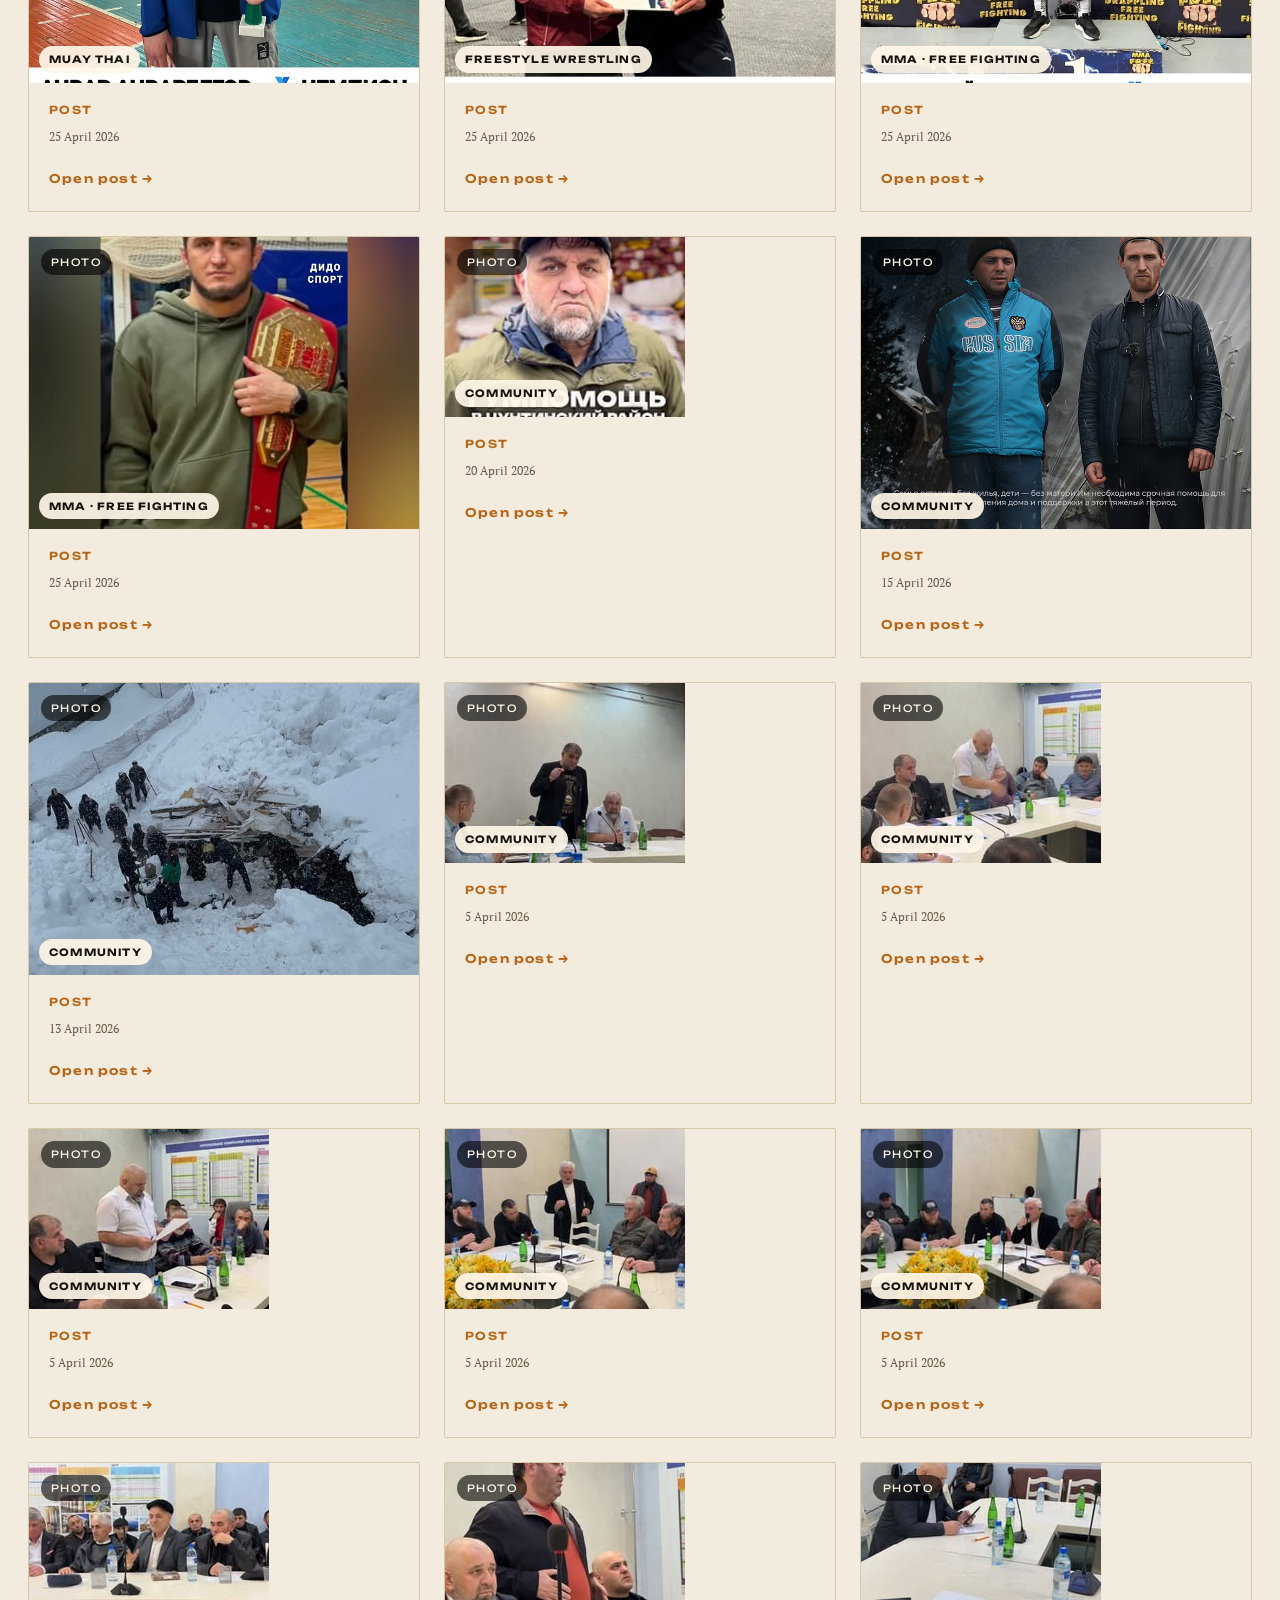
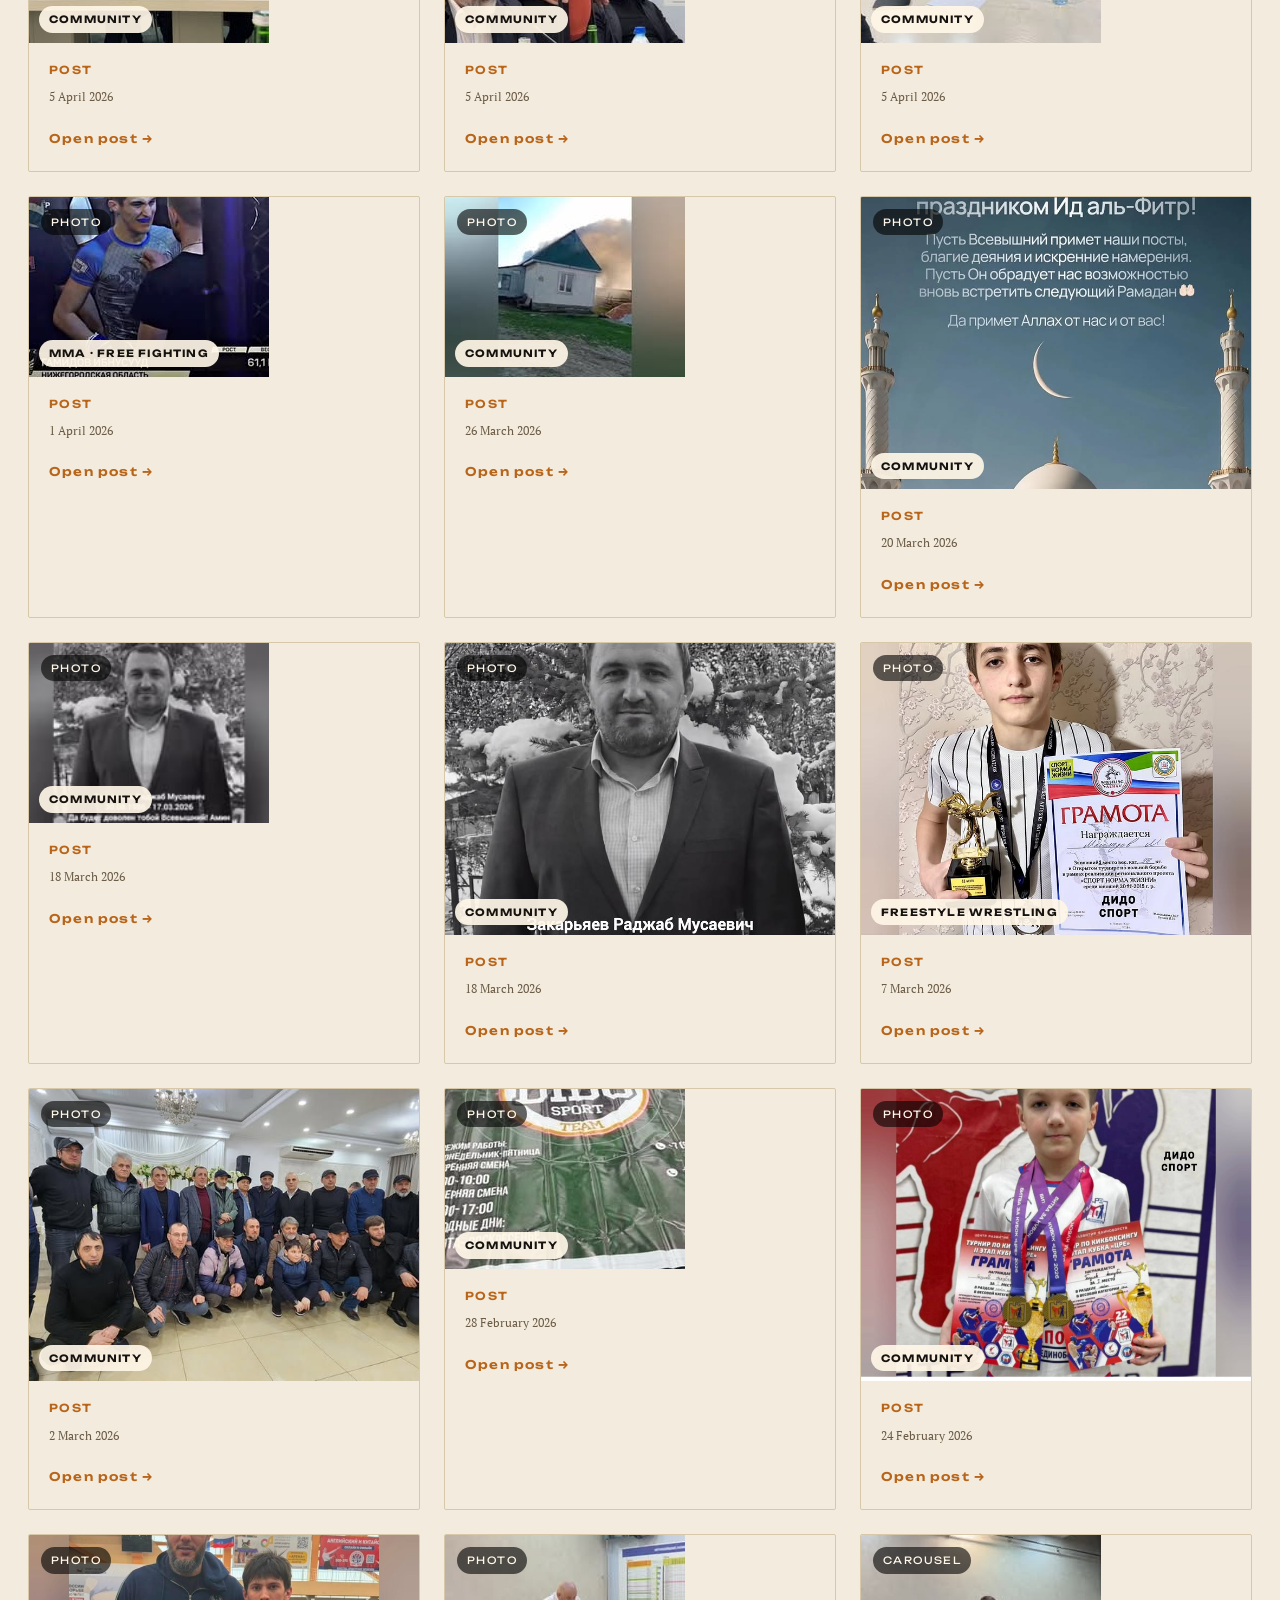
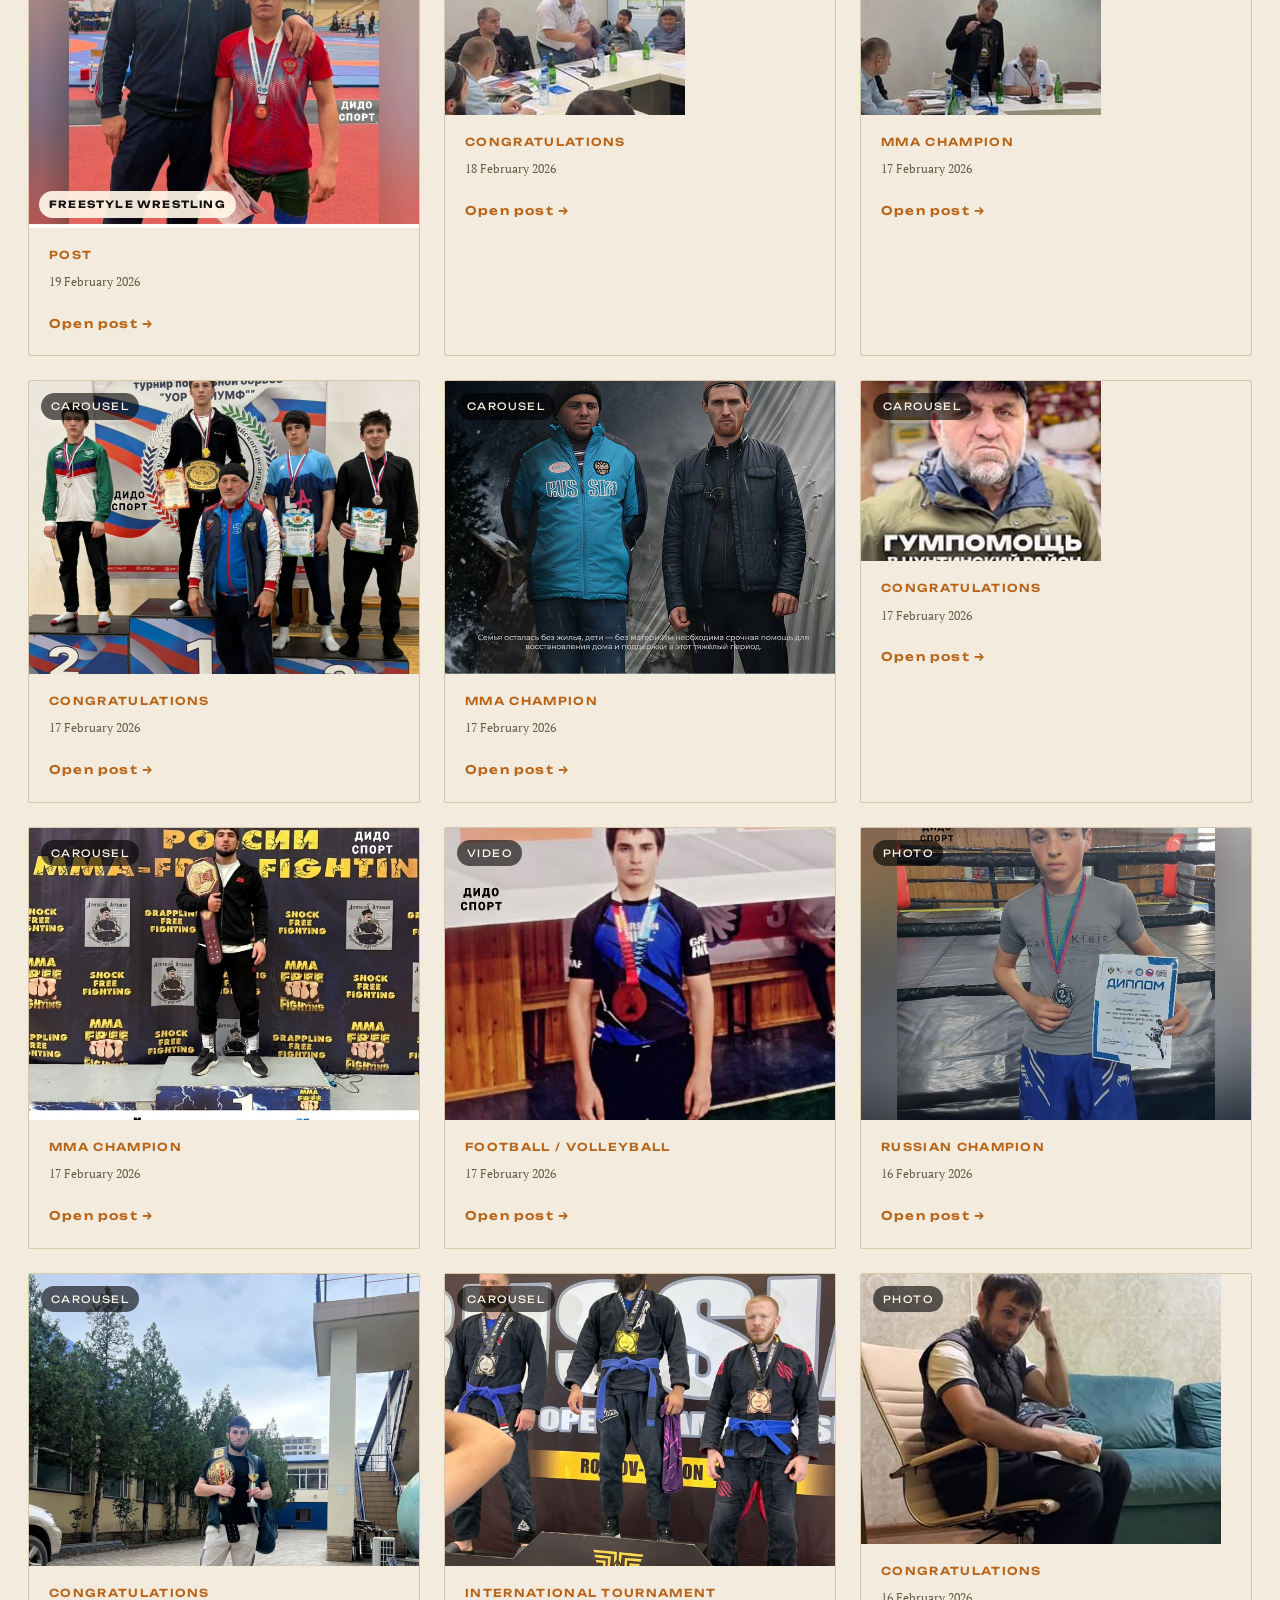
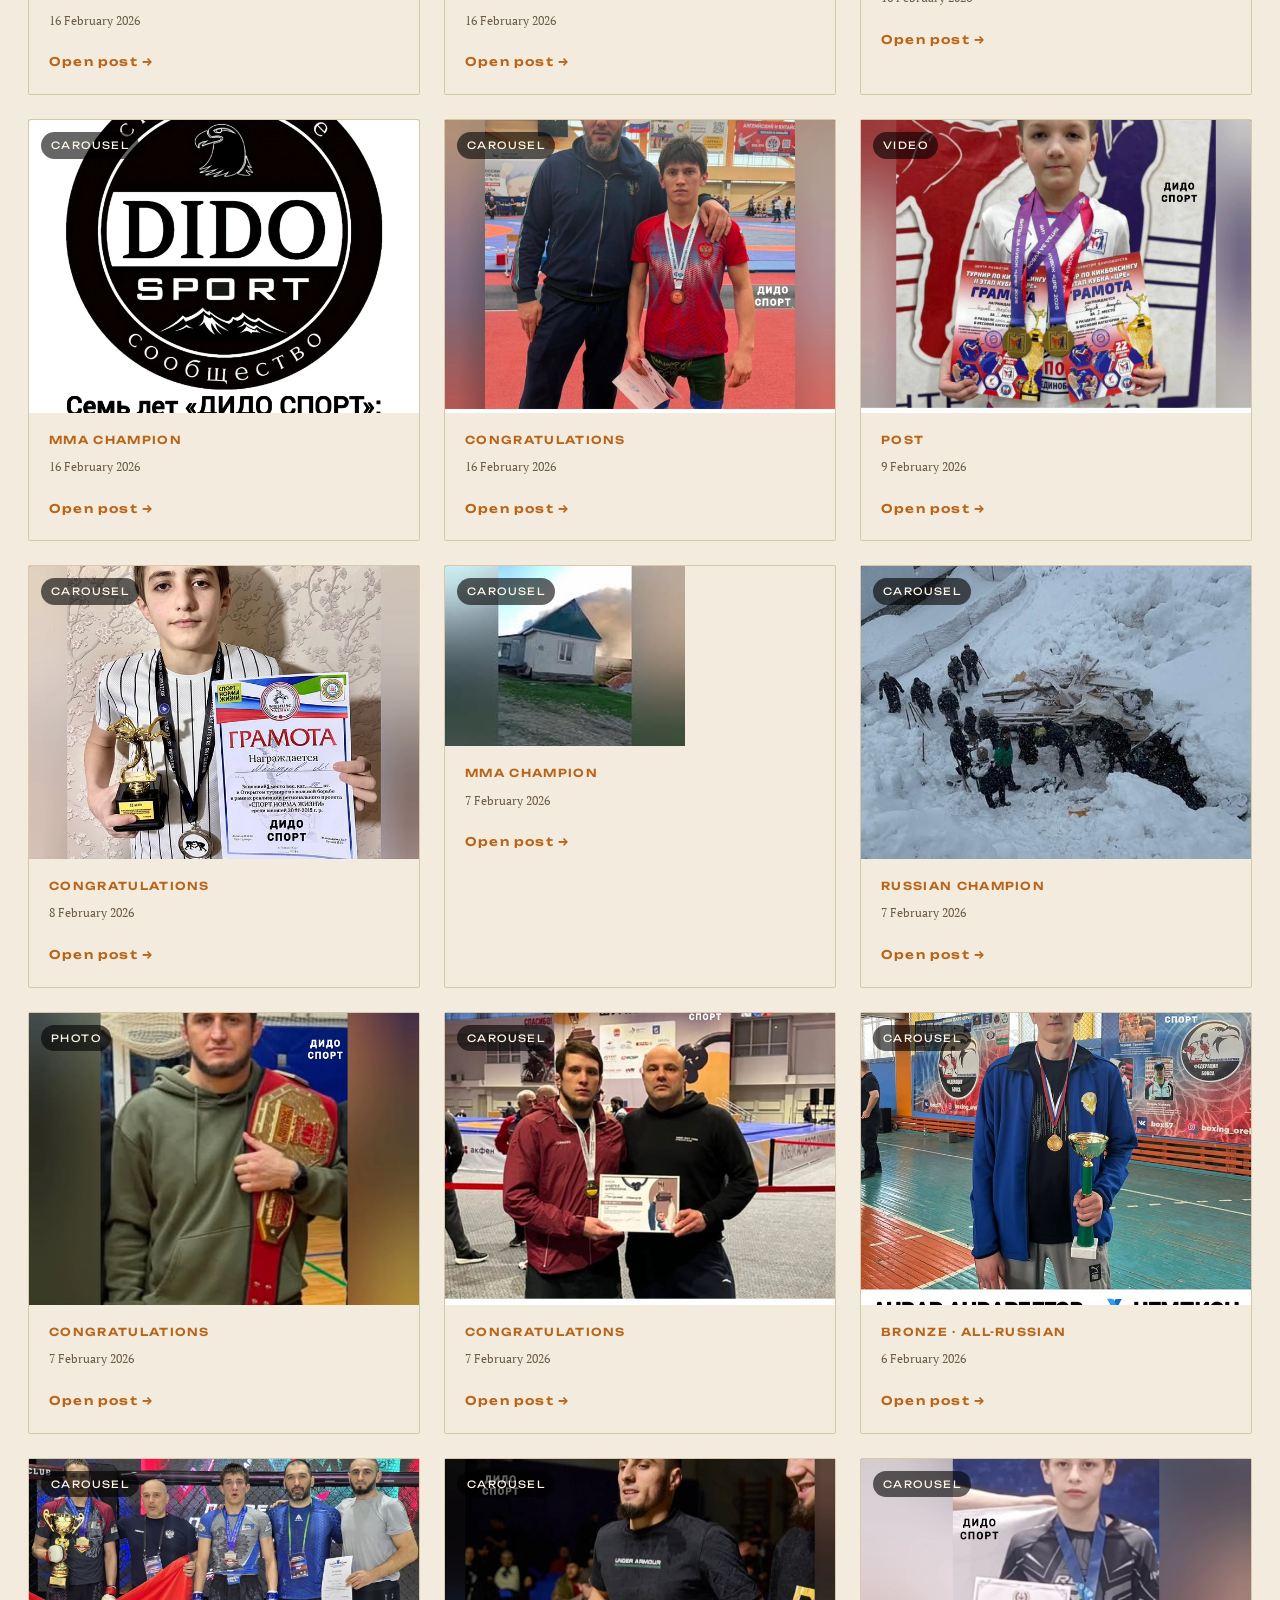
==== commit f57af23d: "feat: nested archive menu in mobile drawer - Drawer shows expandable archive tree: years → months - " ====
--- a/index.html
+++ b/index.html
@@ -196,6 +196,7 @@
 <link rel="preconnect" href="https://fonts.gstatic.com" crossorigin>
 <link href="https://fonts.googleapis.com/css2?family=Unbounded:wght@500;700;800&family=PT+Serif:ital,wght@0,400;0,700;1,400&display=swap" rel="stylesheet">
 <link rel="stylesheet" href="styles.css">
+<script type="application/json" id="dido-summary">{"years":[{"y":"2026","c":95,"m":[{"k":"2026-09","c":2},{"k":"2026-08","c":3},{"k":"2026-07","c":4},{"k":"2026-06","c":3},{"k":"2026-05","c":10},{"k":"2026-04","c":10},{"k":"2026-03","c":6},{"k":"2026-02","c":26},{"k":"2026-01","c":31}]},{"y":"2025","c":307,"m":[{"k":"2025-12","c":27},{"k":"2025-11","c":17},{"k":"2025-10","c":25},{"k":"2025-09","c":15},{"k":"2025-08","c":8},{"k":"2025-07","c":5},{"k":"2025-06","c":21},{"k":"2025-05","c":33},{"k":"2025-04","c":33},{"k":"2025-03","c":8},{"k":"2025-02","c":58},{"k":"2025-01","c":57}]},{"y":"2024","c":296,"m":[{"k":"2024-12","c":55},{"k":"2024-11","c":34},{"k":"2024-10","c":43},{"k":"2024-09","c":13},{"k":"2024-08","c":6},{"k":"2024-07","c":10},{"k":"2024-06","c":1},{"k":"2024-05","c":23},{"k":"2024-04","c":17},{"k":"2024-03","c":32},{"k":"2024-02","c":36},{"k":"2024-01","c":26}]},{"y":"2023","c":164,"m":[{"k":"2023-12","c":35},{"k":"2023-11","c":19},{"k":"2023-10","c":43},{"k":"2023-09","c":11},{"k":"2023-08","c":5},{"k":"2023-07","c":20},{"k":"2023-06","c":21},{"k":"2023-05","c":7},{"k":"2023-04","c":1},{"k":"2023-01","c":2}]},{"y":"2022","c":127,"m":[{"k":"2022-12","c":2},{"k":"2022-11","c":5},{"k":"2022-10","c":5},{"k":"2022-09","c":3},{"k":"2022-08","c":8},{"k":"2022-07","c":7},{"k":"2022-06","c":10},{"k":"2022-05","c":20},{"k":"2022-03","c":6},{"k":"2022-02","c":34},{"k":"2022-01","c":27}]},{"y":"2021","c":352,"m":[{"k":"2021-12","c":43},{"k":"2021-11","c":9},{"k":"2021-10","c":20},{"k":"2021-09","c":20},{"k":"2021-08","c":16},{"k":"2021-07","c":23},{"k":"2021-06","c":40},{"k":"2021-05","c":39},{"k":"2021-04","c":45},{"k":"2021-03","c":51},{"k":"2021-02","c":32},{"k":"2021-01","c":14}]},{"y":"2020","c":285,"m":[{"k":"2020-12","c":27},{"k":"2020-11","c":26},{"k":"2020-10","c":17},{"k":"2020-09","c":24},{"k":"2020-08","c":26},{"k":"2020-07","c":20},{"k":"2020-06","c":4},{"k":"2020-05","c":2},{"k":"2020-04","c":14},{"k":"2020-03","c":36},{"k":"2020-02","c":46},{"k":"2020-01","c":43}]},{"y":"2019","c":488,"m":[{"k":"2019-12","c":67},{"k":"2019-11","c":30},{"k":"2019-10","c":35},{"k":"2019-09","c":38},{"k":"2019-08","c":19},{"k":"2019-07","c":16},{"k":"2019-06","c":38},{"k":"2019-05","c":40},{"k":"2019-04","c":55},{"k":"2019-03","c":58},{"k":"2019-02","c":56},{"k":"2019-01","c":36}]},{"y":"2018","c":363,"m":[{"k":"2018-12","c":56},{"k":"2018-11","c":64},{"k":"2018-10","c":70},{"k":"2018-09","c":35},{"k":"2018-08","c":25},{"k":"2018-07","c":24},{"k":"2018-06","c":23},{"k":"2018-05","c":33},{"k":"2018-04","c":8},{"k":"2018-03","c":10},{"k":"2018-02","c":9},{"k":"2018-01","c":6}]},{"y":"2017","c":5,"m":[{"k":"2017-12","c":5}]}]}</script>
 </head>
 <body>
 
@@ -239,7 +240,10 @@
     <a href="#latest" data-i18n="nav_latest">Новости</a>
     <a href="#sections" data-i18n="nav_sections">Разделы</a>
     <a href="#feed" data-i18n="nav_feed">Лента</a>
-    <a href="archive.html" data-i18n="archive_kicker">Архив</a>
+    <details class="nav-archive" id="navArchive">
+      <summary data-i18n="archive_kicker">Архив</summary>
+      <div class="nav-archive__years" id="navArchiveYears"></div>
+    </details>
     <a href="#contact" data-i18n="nav_contact">Связаться</a>
   </nav>
   <div class="mobile-nav__lang" role="group" aria-label="Language">
@@ -487,4 +491,5 @@
 <script src="post-modal.js"></script>
 <script src="feed.js"></script>
 <script src="mobile-nav.js"></script>
+<script src="nav-archive.js"></script>
 </html>
--- a/styles.css
+++ b/styles.css
@@ -1599,3 +1599,115 @@
 .rsya-slot:empty {
   display: none;
 }
+
+/* Nested archive menu inside mobile drawer */
+.nav-archive {
+  border-left: 3px solid transparent;
+}
+.nav-archive > summary {
+  display: block;
+  padding: 14px 24px;
+  font-family: var(--font-display);
+  font-weight: 600;
+  font-size: 14px;
+  letter-spacing: 0.08em;
+  text-transform: uppercase;
+  color: var(--fg);
+  cursor: pointer;
+  list-style: none;
+  position: relative;
+  transition: color 160ms ease, background 160ms ease;
+}
+.nav-archive > summary::-webkit-details-marker { display: none; }
+.nav-archive > summary::after {
+  content: '›';
+  position: absolute;
+  right: 24px;
+  top: 50%;
+  transform: translateY(-50%) rotate(90deg);
+  font-size: 18px;
+  color: var(--fg-soft);
+  transition: transform 200ms ease;
+}
+.nav-archive[open] > summary {
+  color: var(--accent);
+  background: rgba(184, 101, 26, 0.06);
+  border-left: 3px solid var(--accent);
+  padding-left: 21px;
+}
+.nav-archive[open] > summary::after {
+  transform: translateY(-50%) rotate(-90deg);
+}
+.nav-archive__years {
+  padding: 4px 0 12px;
+  max-height: 60vh;
+  overflow-y: auto;
+  background: rgba(0, 0, 0, 0.02);
+}
+.nav-archive__year {
+  border-top: 1px solid rgba(22, 18, 16, 0.06);
+}
+.nav-archive__year > summary {
+  display: flex;
+  justify-content: space-between;
+  align-items: center;
+  padding: 10px 24px 10px 32px;
+  font-family: var(--font-display);
+  font-weight: 600;
+  font-size: 13px;
+  letter-spacing: 0.04em;
+  color: var(--fg);
+  cursor: pointer;
+  list-style: none;
+}
+.nav-archive__year > summary::-webkit-details-marker { display: none; }
+.nav-archive__year > summary::after {
+  content: '+';
+  color: var(--fg-soft);
+  font-size: 18px;
+  line-height: 1;
+}
+.nav-archive__year[open] > summary::after { content: '−'; }
+.nav-archive__year > summary .count {
+  font-size: 11px;
+  font-weight: 500;
+  color: var(--fg-soft);
+  font-family: var(--font-body);
+}
+.nav-archive__months {
+  padding: 4px 0 8px;
+}
+.nav-archive__months a {
+  display: flex;
+  justify-content: space-between;
+  align-items: center;
+  padding: 8px 24px 8px 48px;
+  font-size: 13px;
+  color: var(--fg-soft);
+  text-decoration: none;
+  border-left: 2px solid transparent;
+  transition: color 160ms ease, border-color 160ms ease, background 160ms ease;
+}
+.nav-archive__months a:hover,
+.nav-archive__months a:active {
+  color: var(--accent);
+  border-left-color: var(--accent);
+  background: rgba(184, 101, 26, 0.05);
+}
+.nav-archive__months a .mname { font-family: var(--font-display); letter-spacing: 0.02em; }
+.nav-archive__months a .mcount { font-size: 11px; opacity: 0.7; }
+
+/* Day grouping inside archive posts */
+.archive-day {
+  grid-column: 1 / -1;
+  font-family: var(--font-display);
+  font-weight: 600;
+  font-size: 13px;
+  letter-spacing: 0.08em;
+  text-transform: uppercase;
+  color: var(--accent);
+  margin-top: 24px;
+  padding-bottom: 8px;
+  border-bottom: 1px solid rgba(184, 101, 26, 0.2);
+}
+.archive-day:first-child { margin-top: 0; }
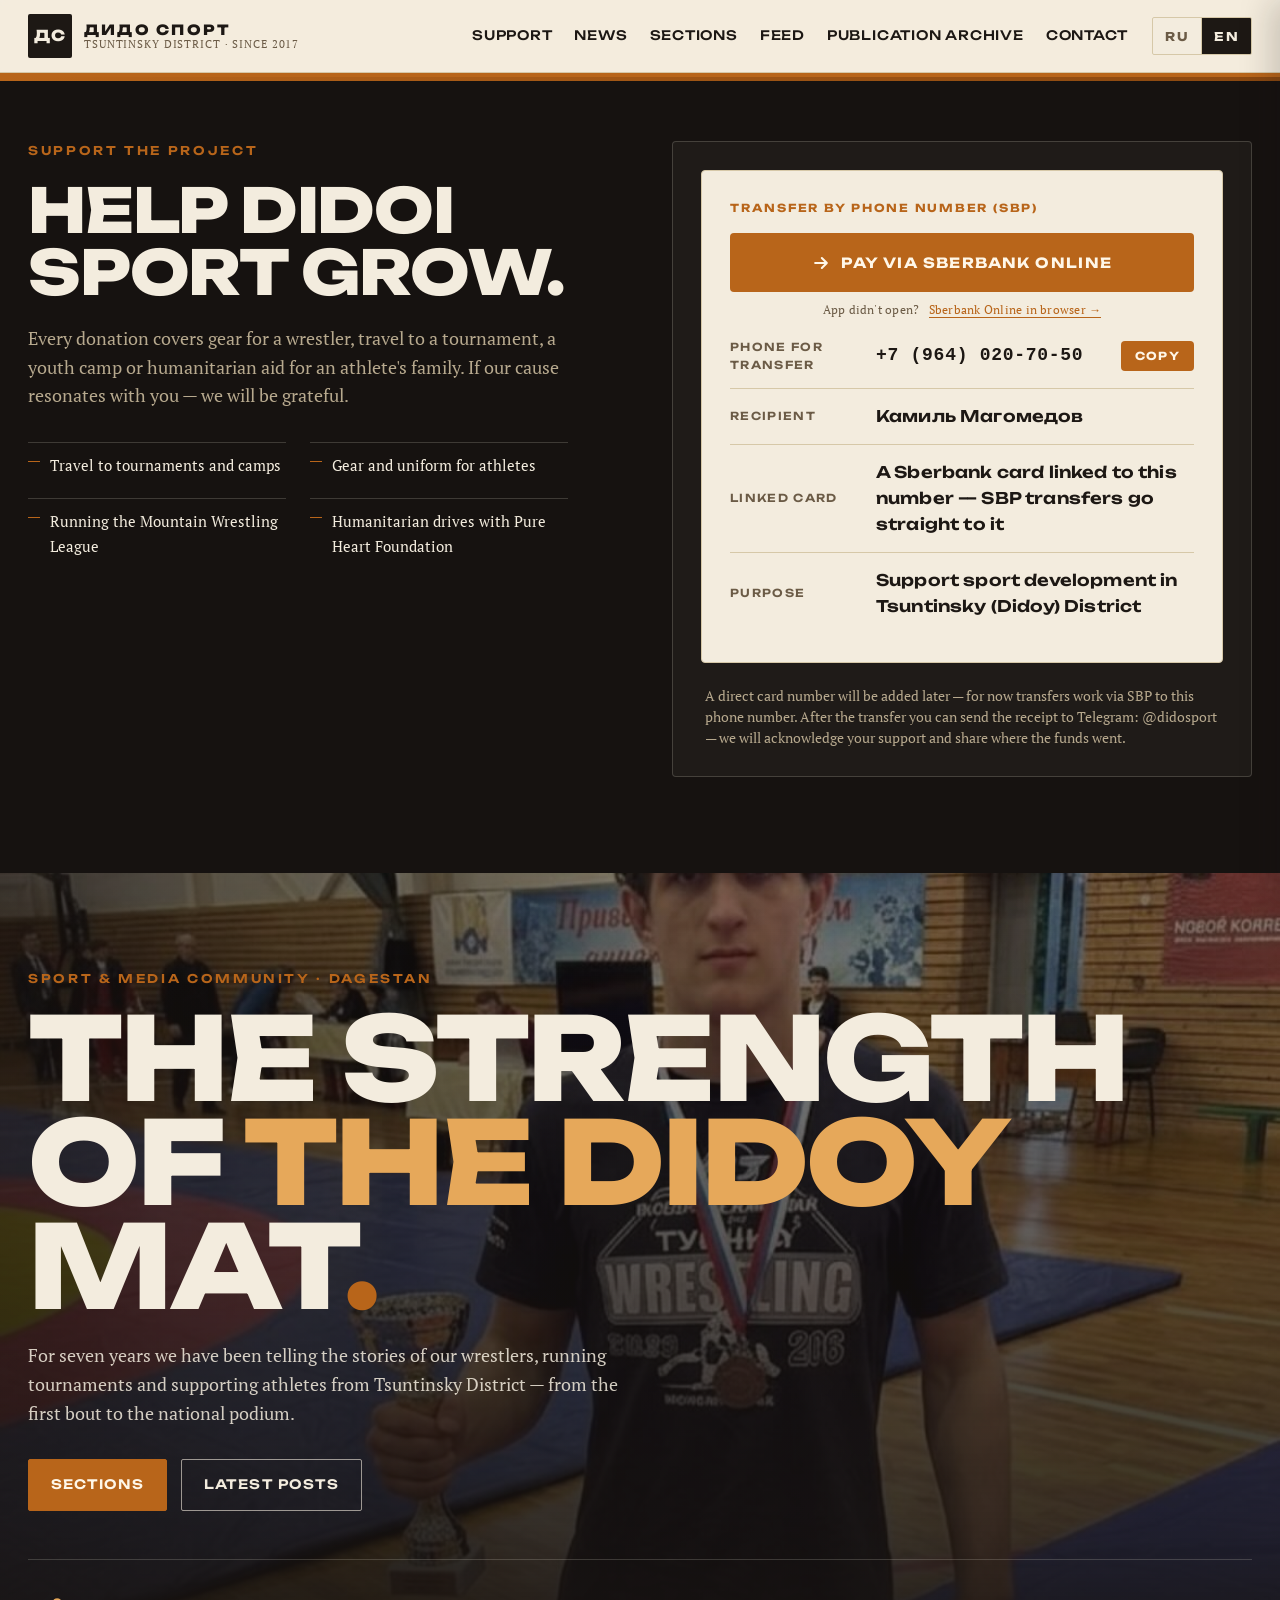
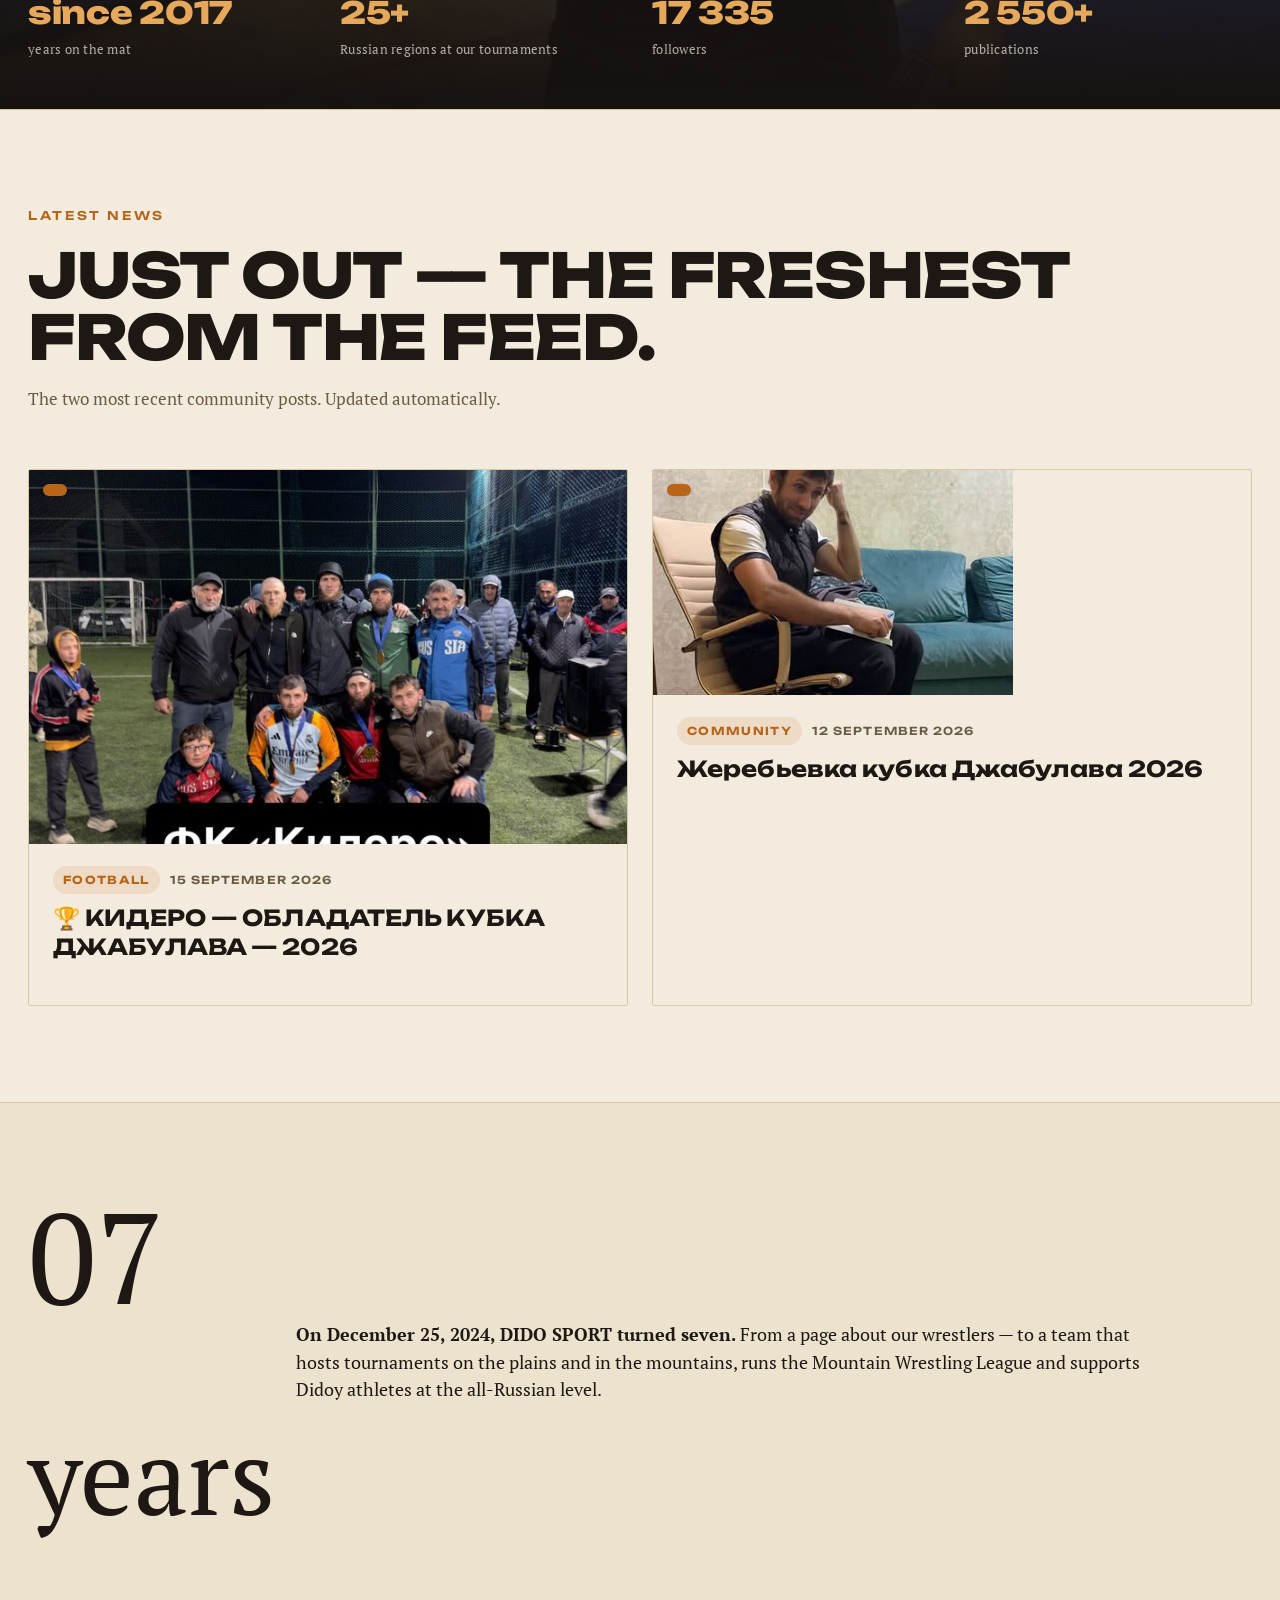
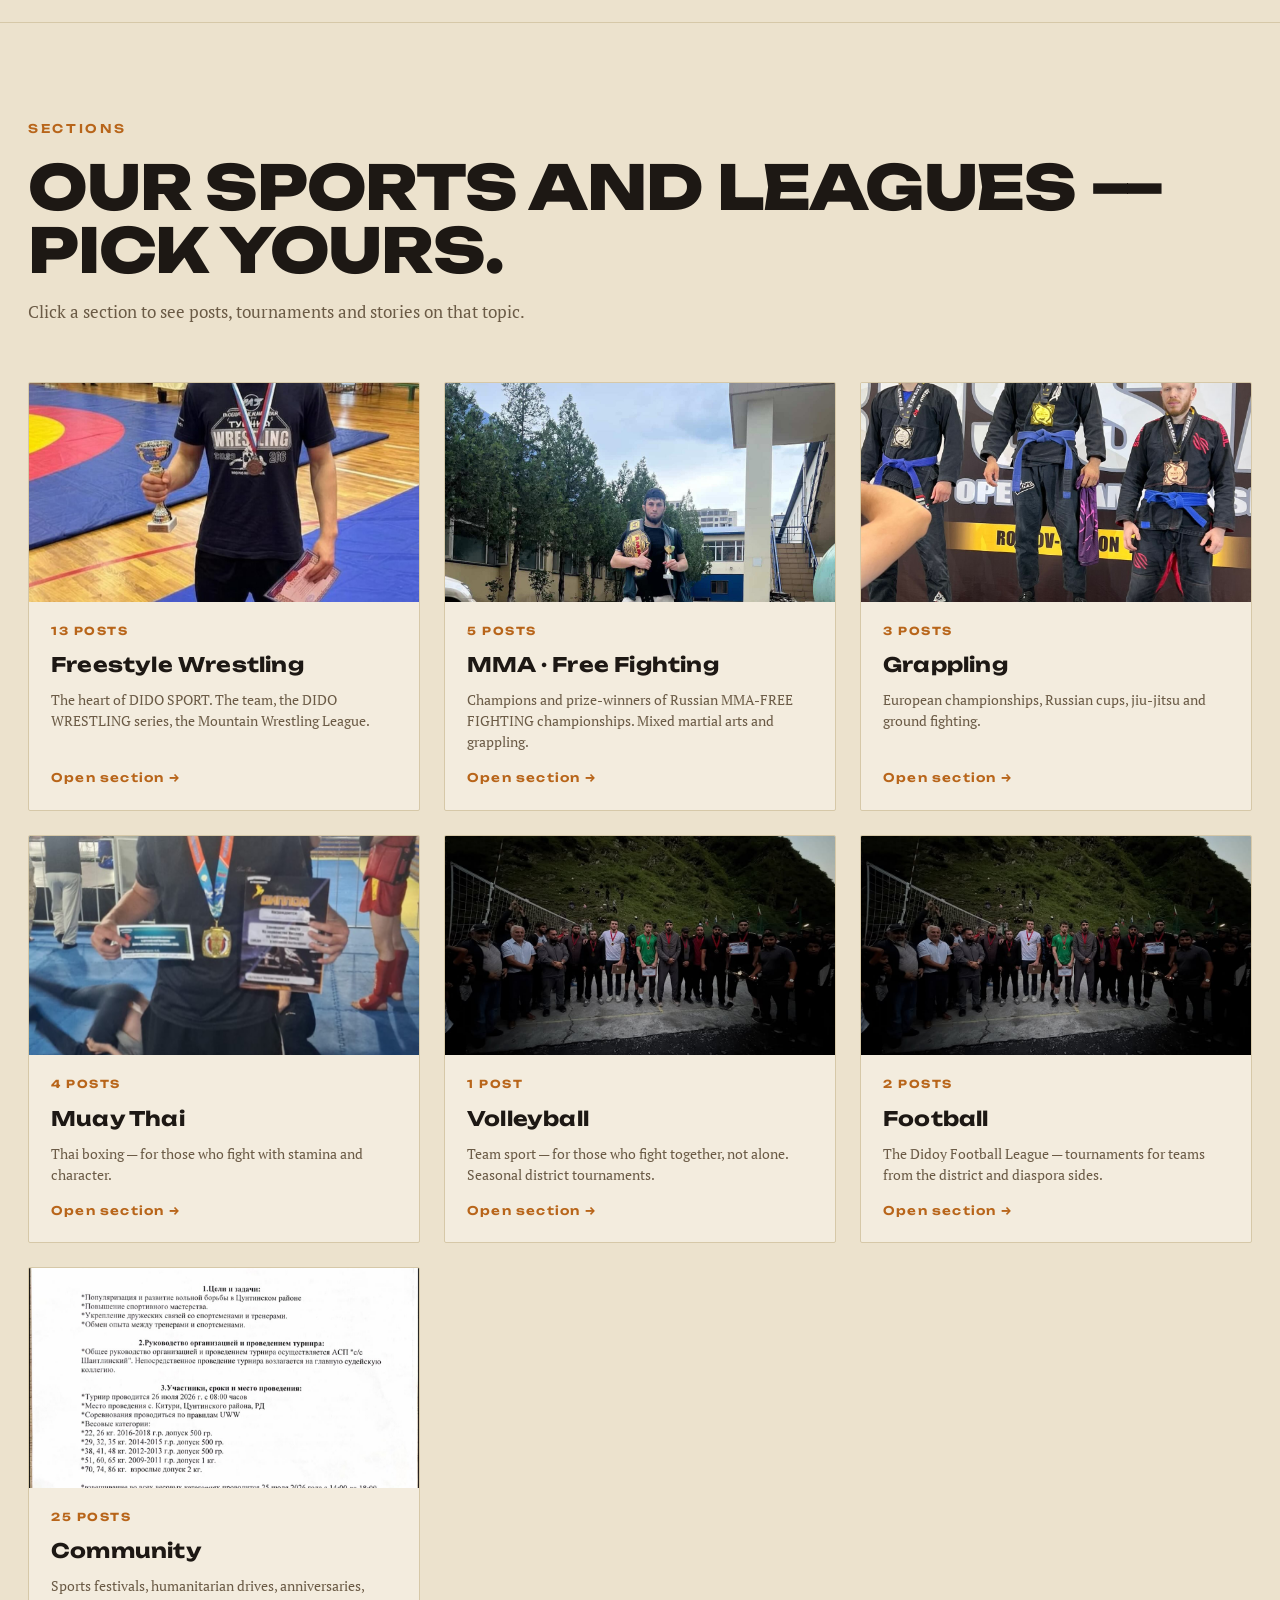
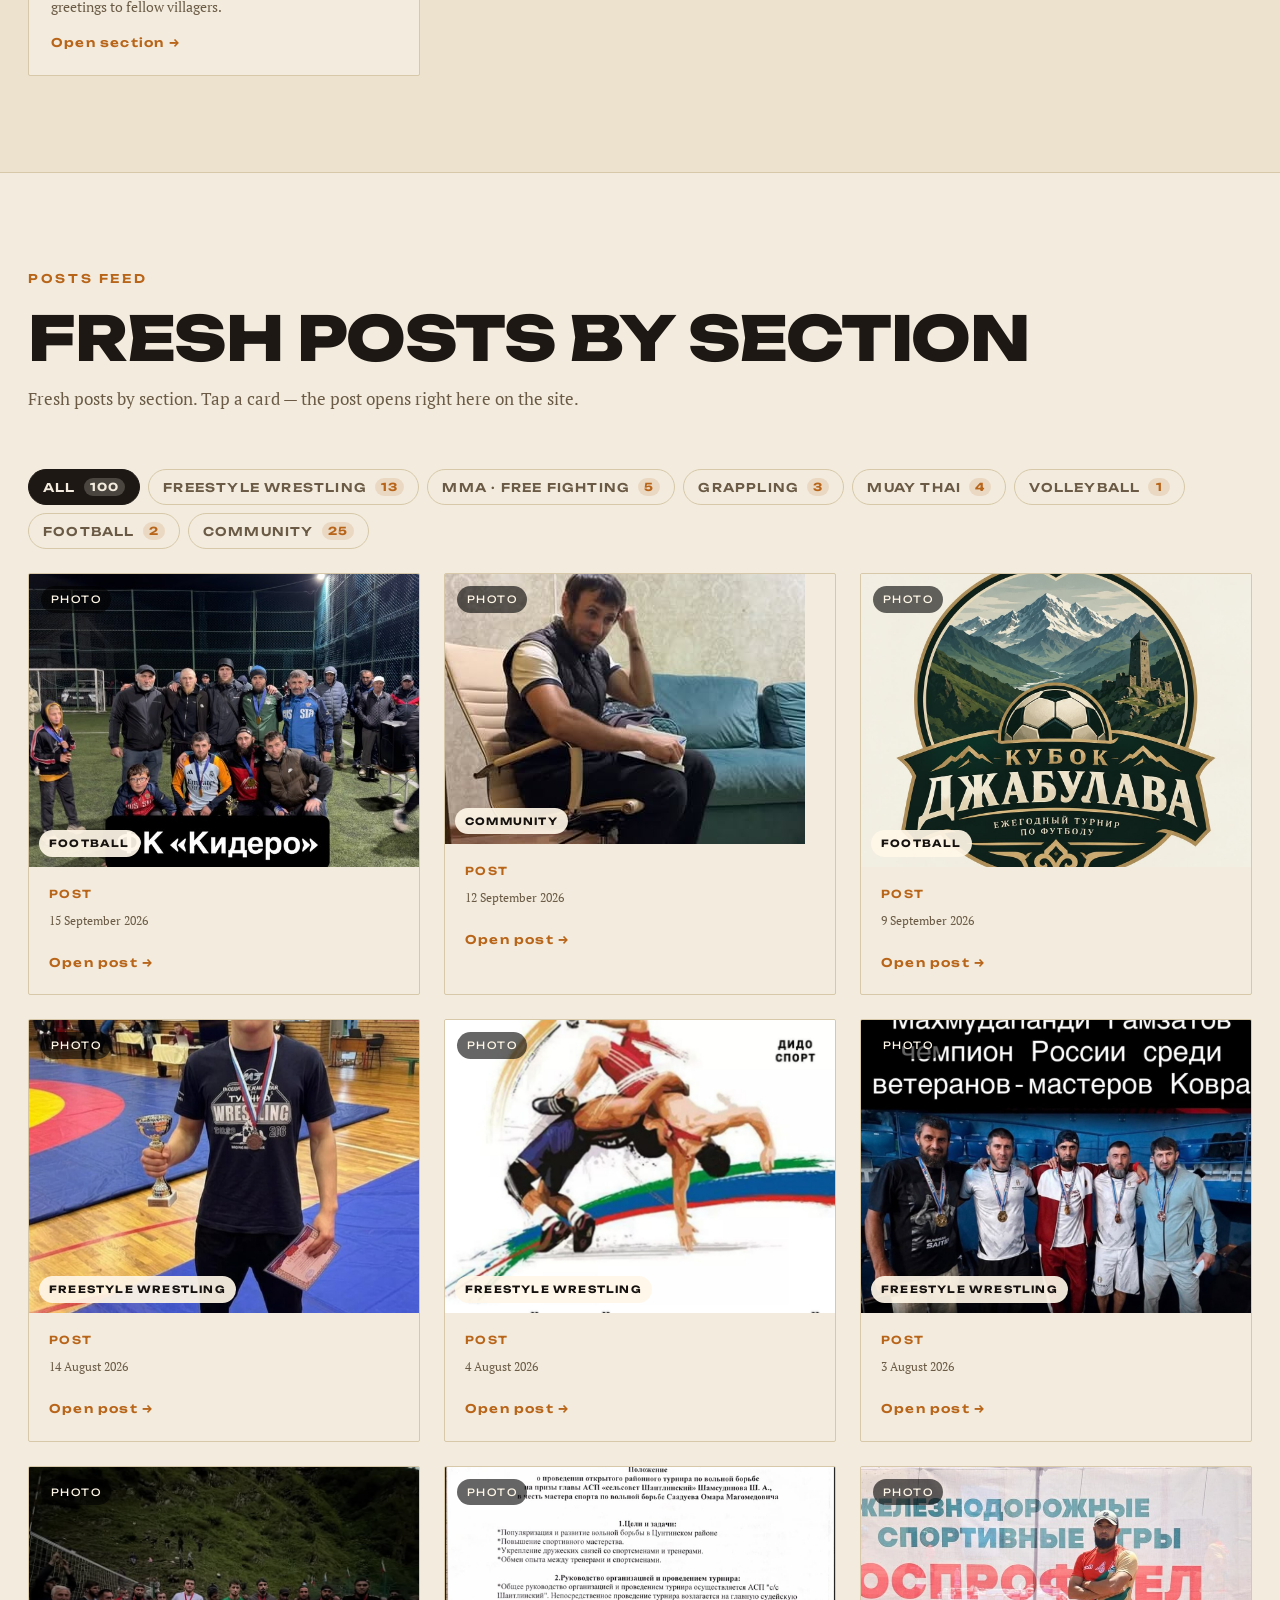
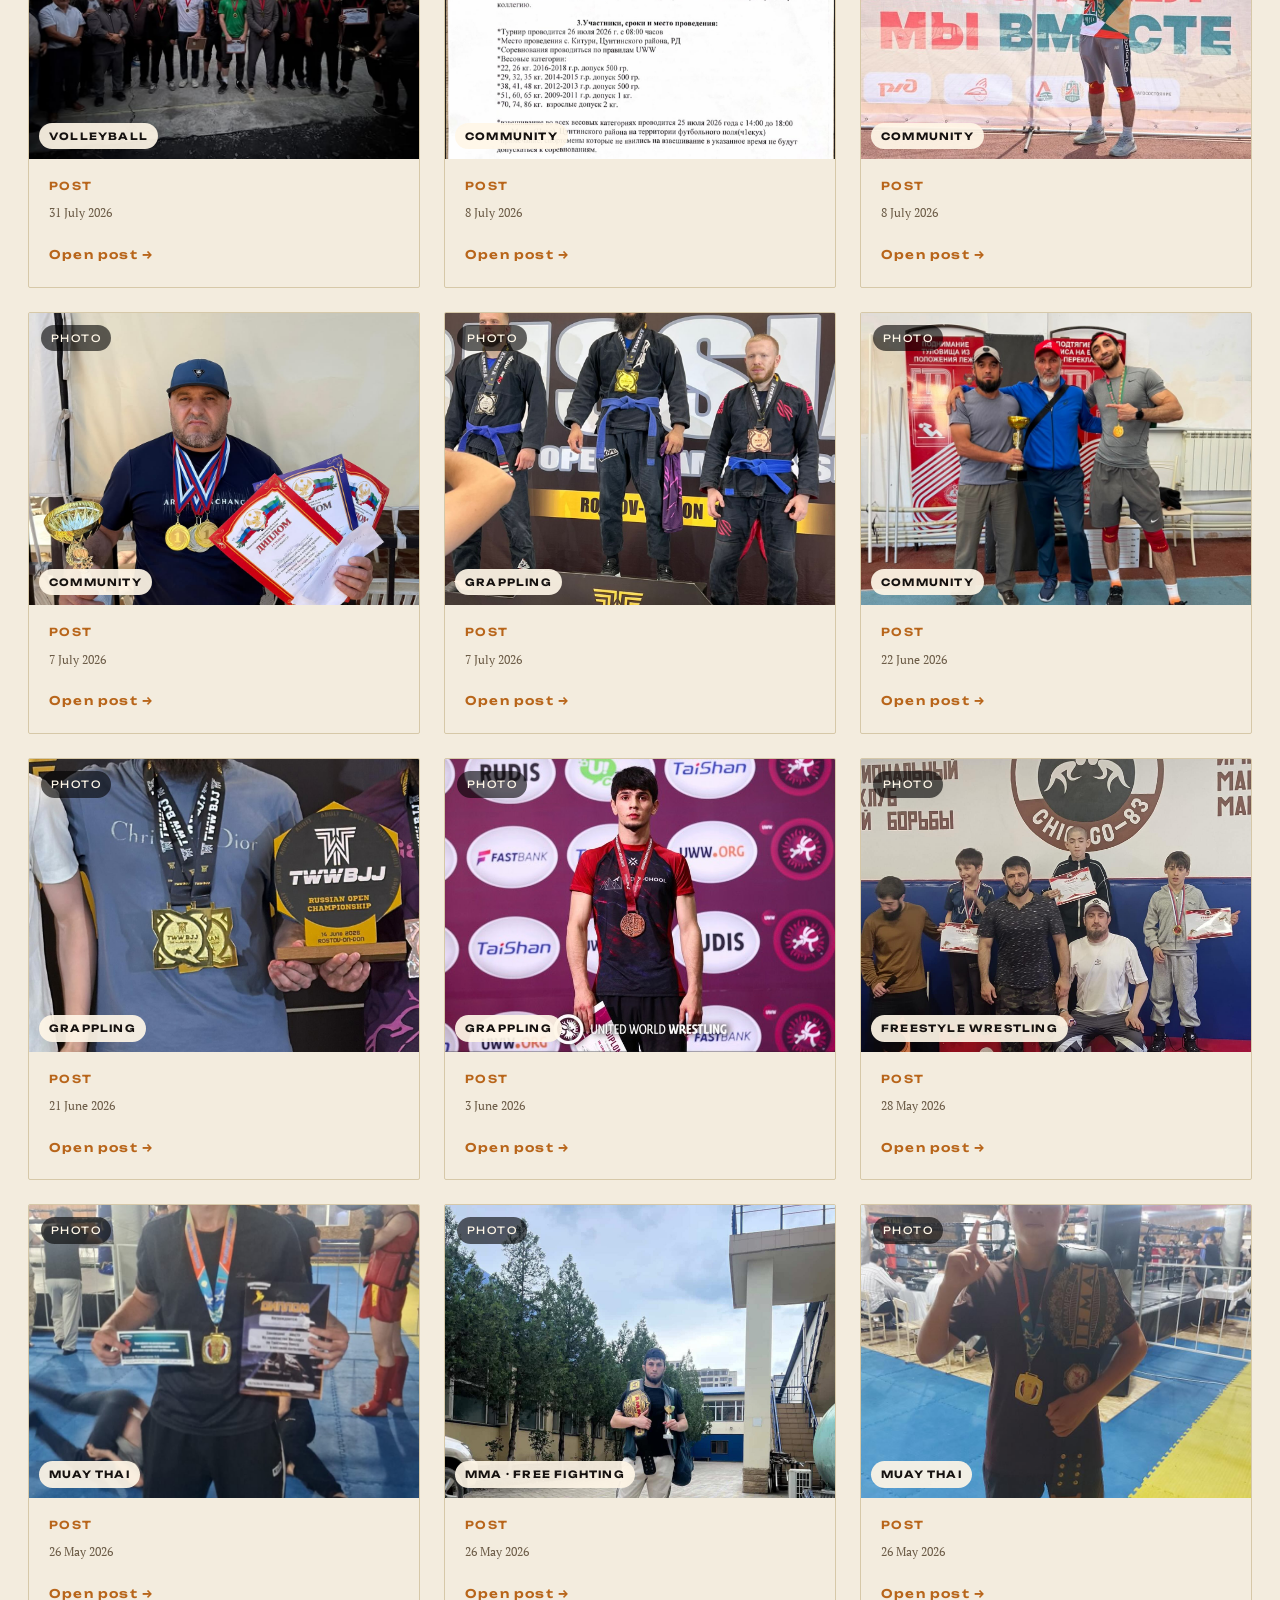
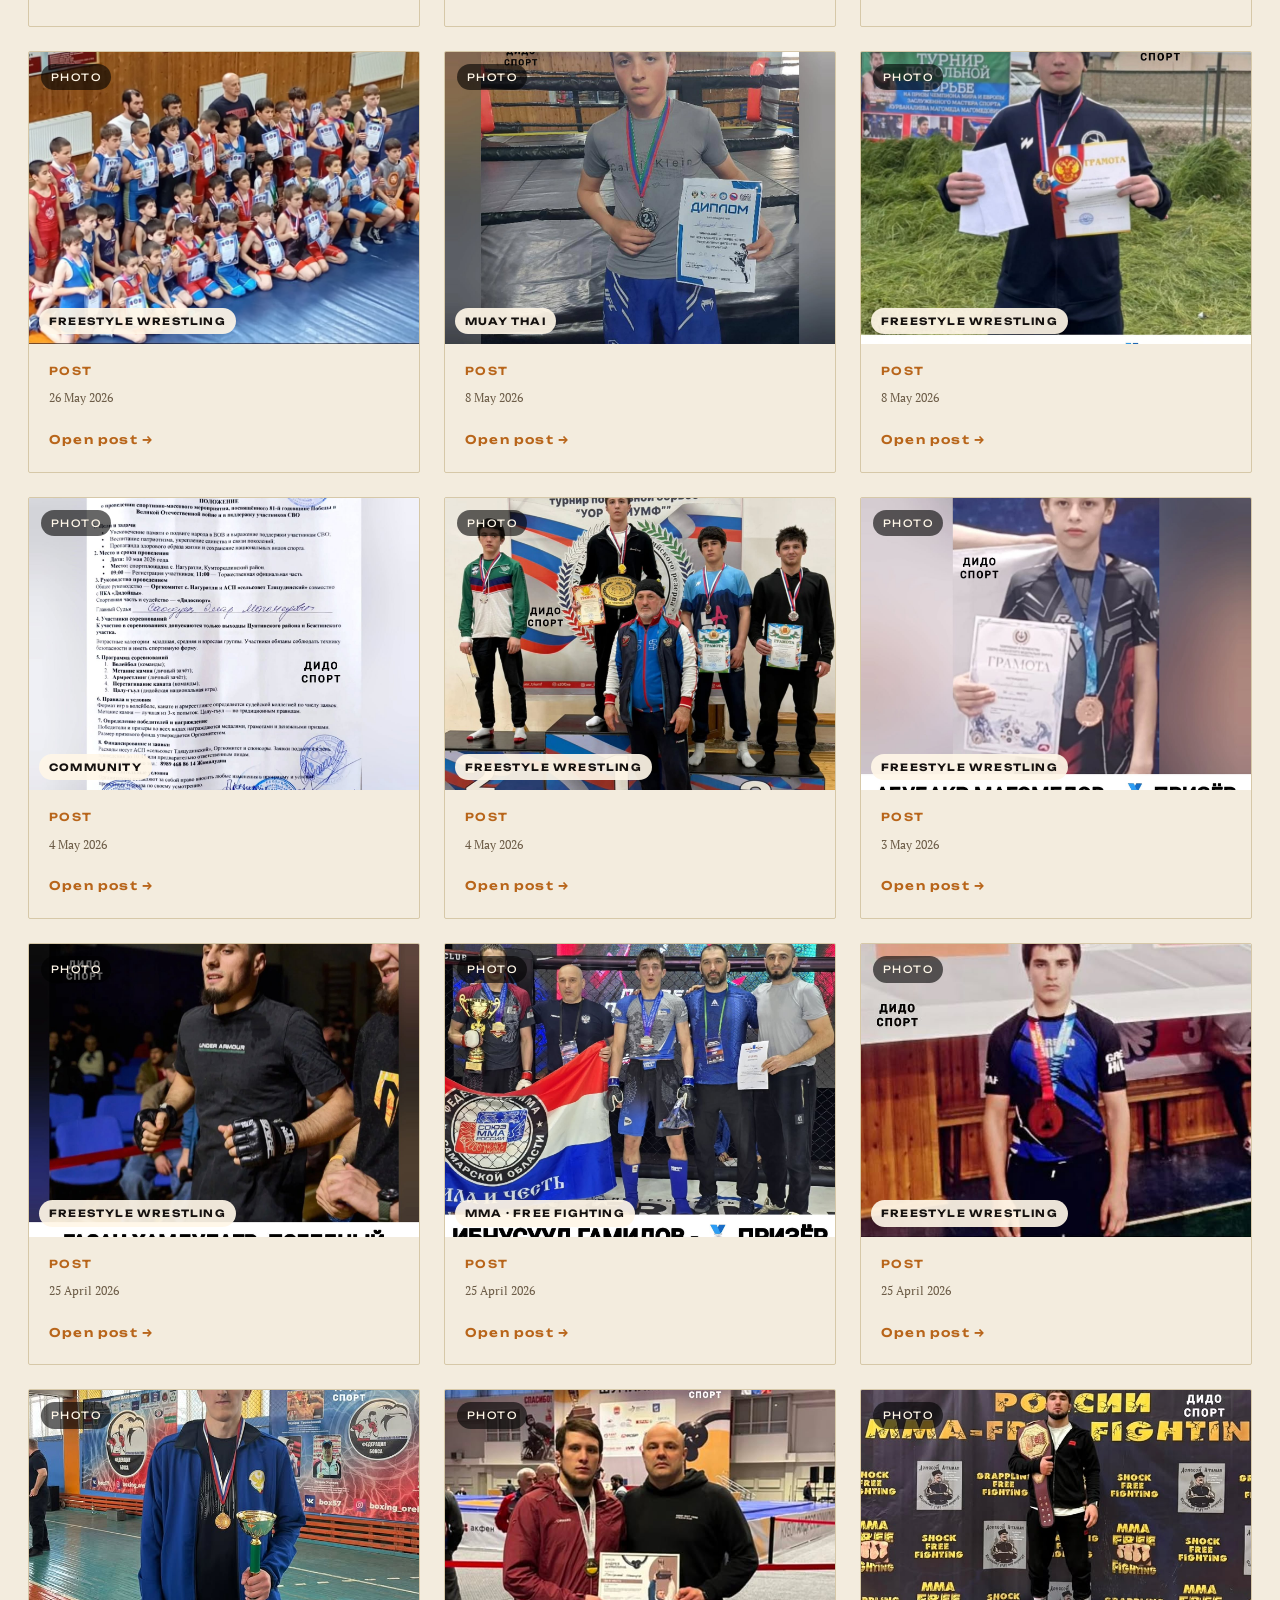
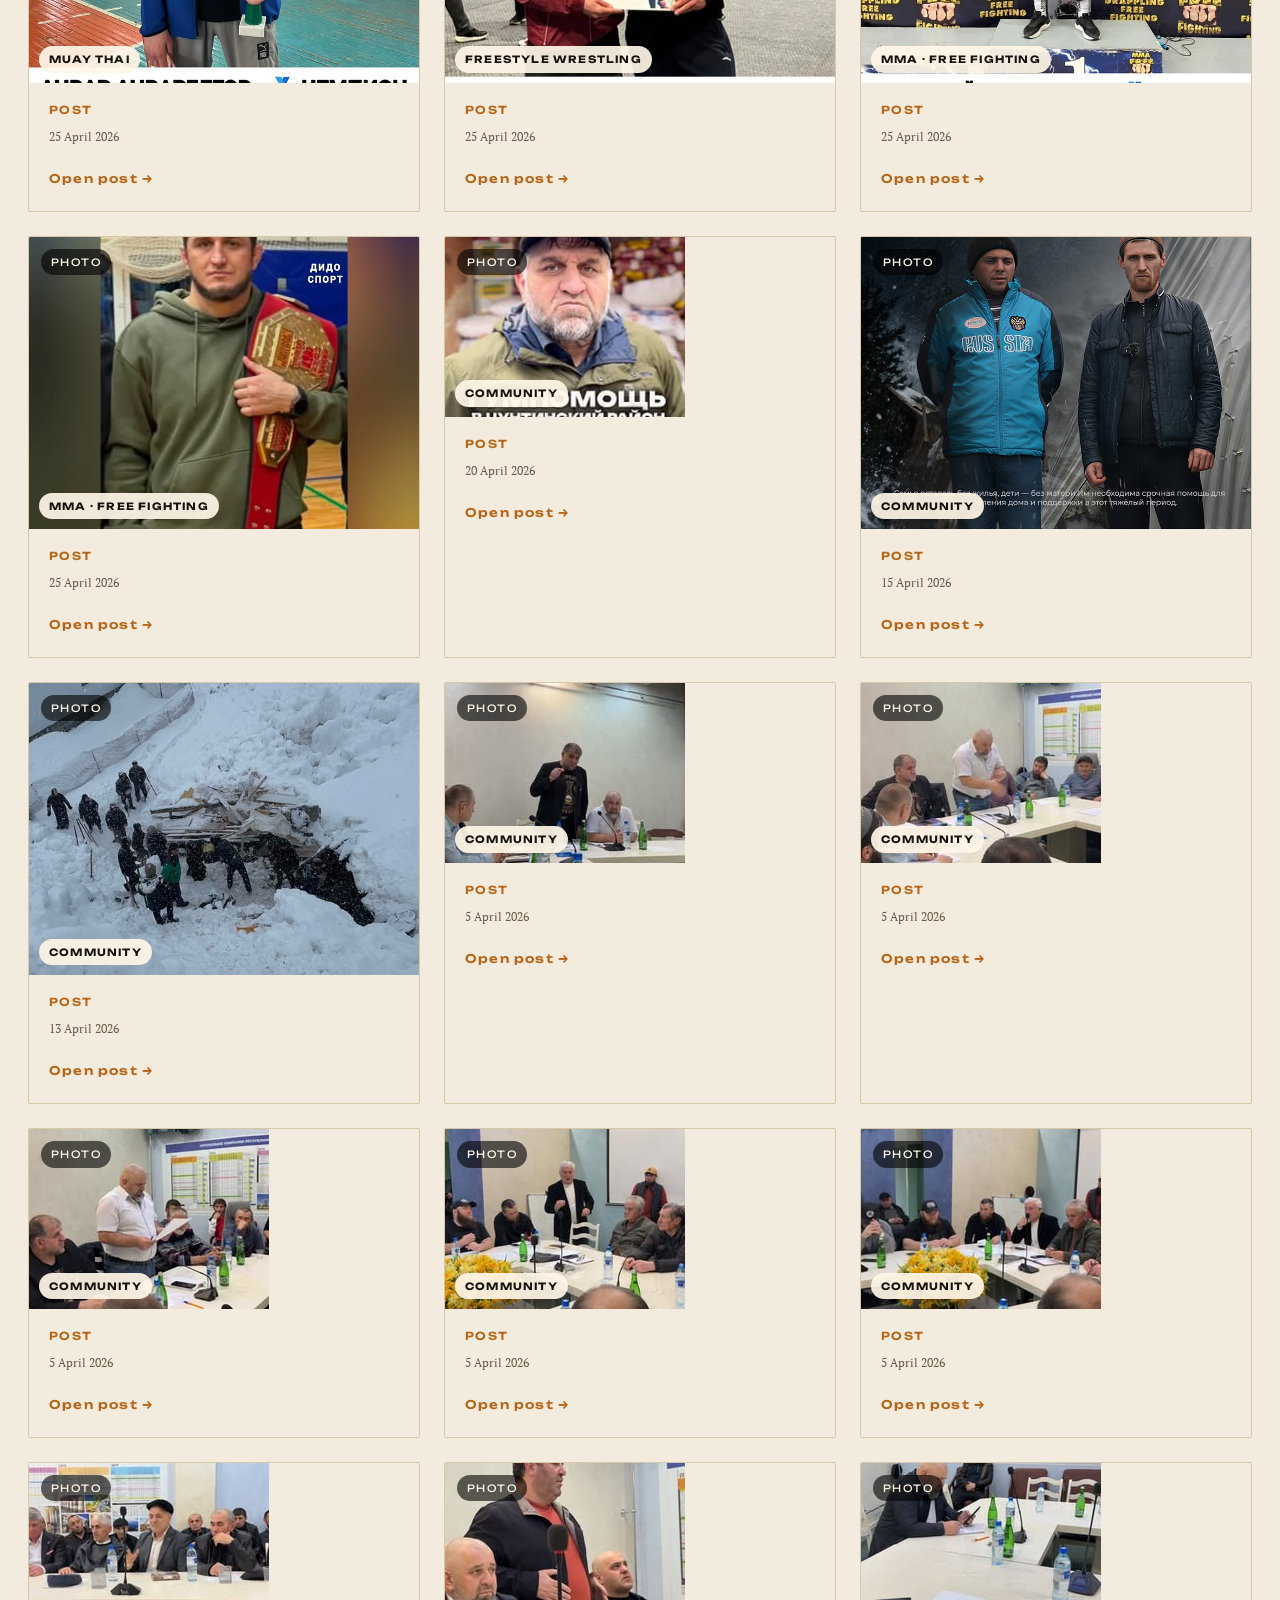
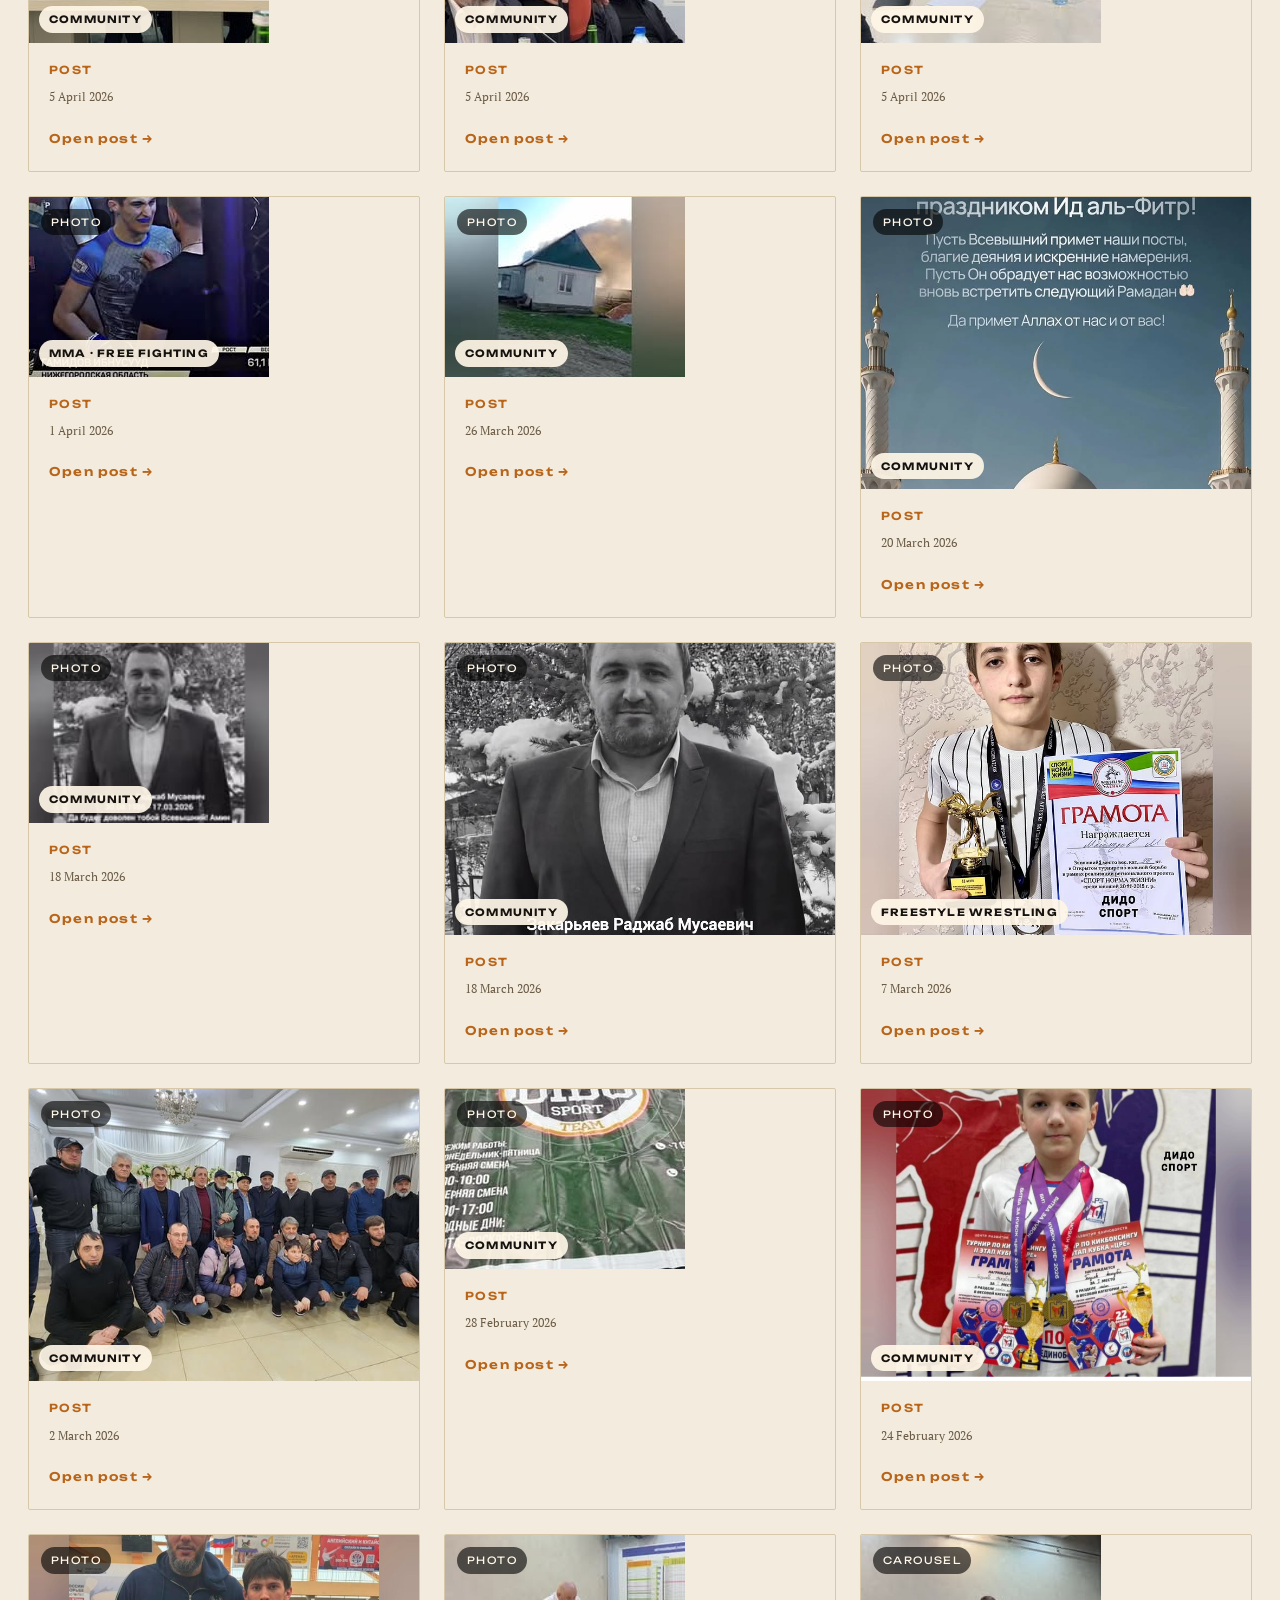
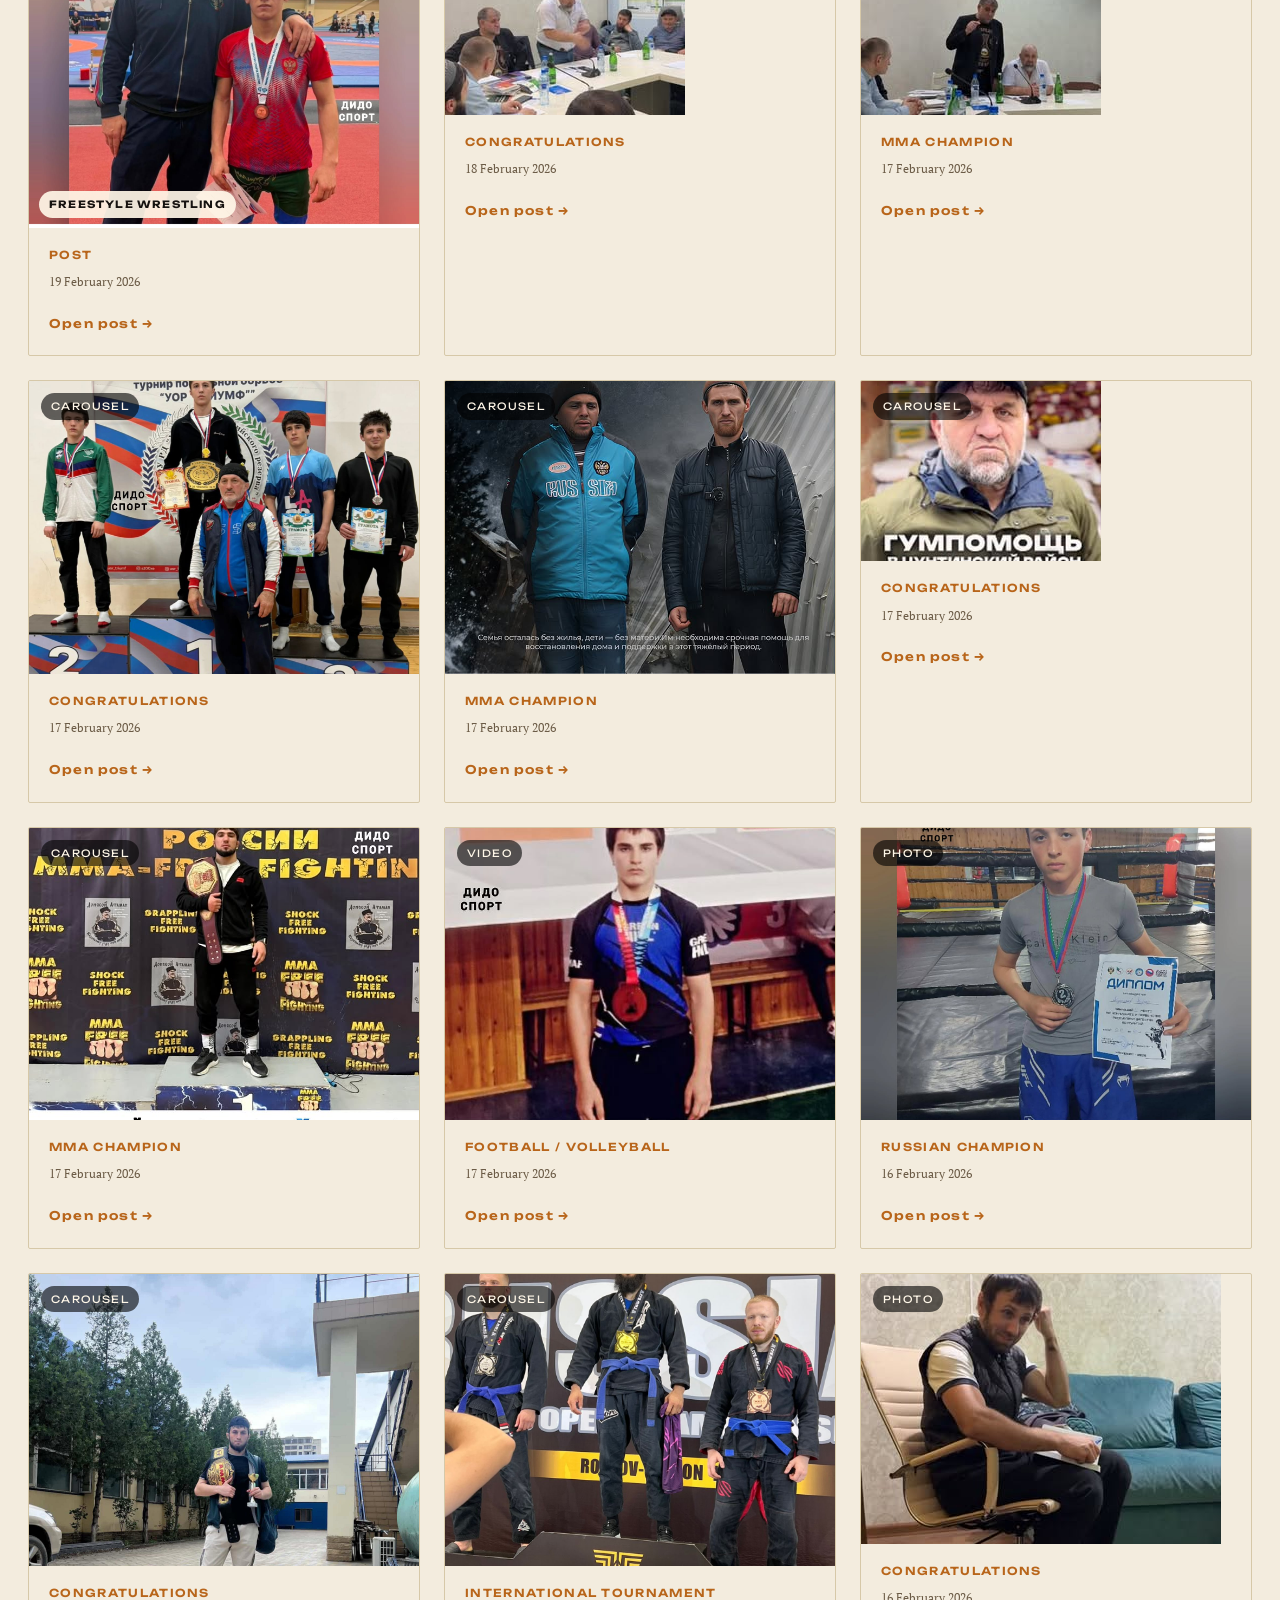
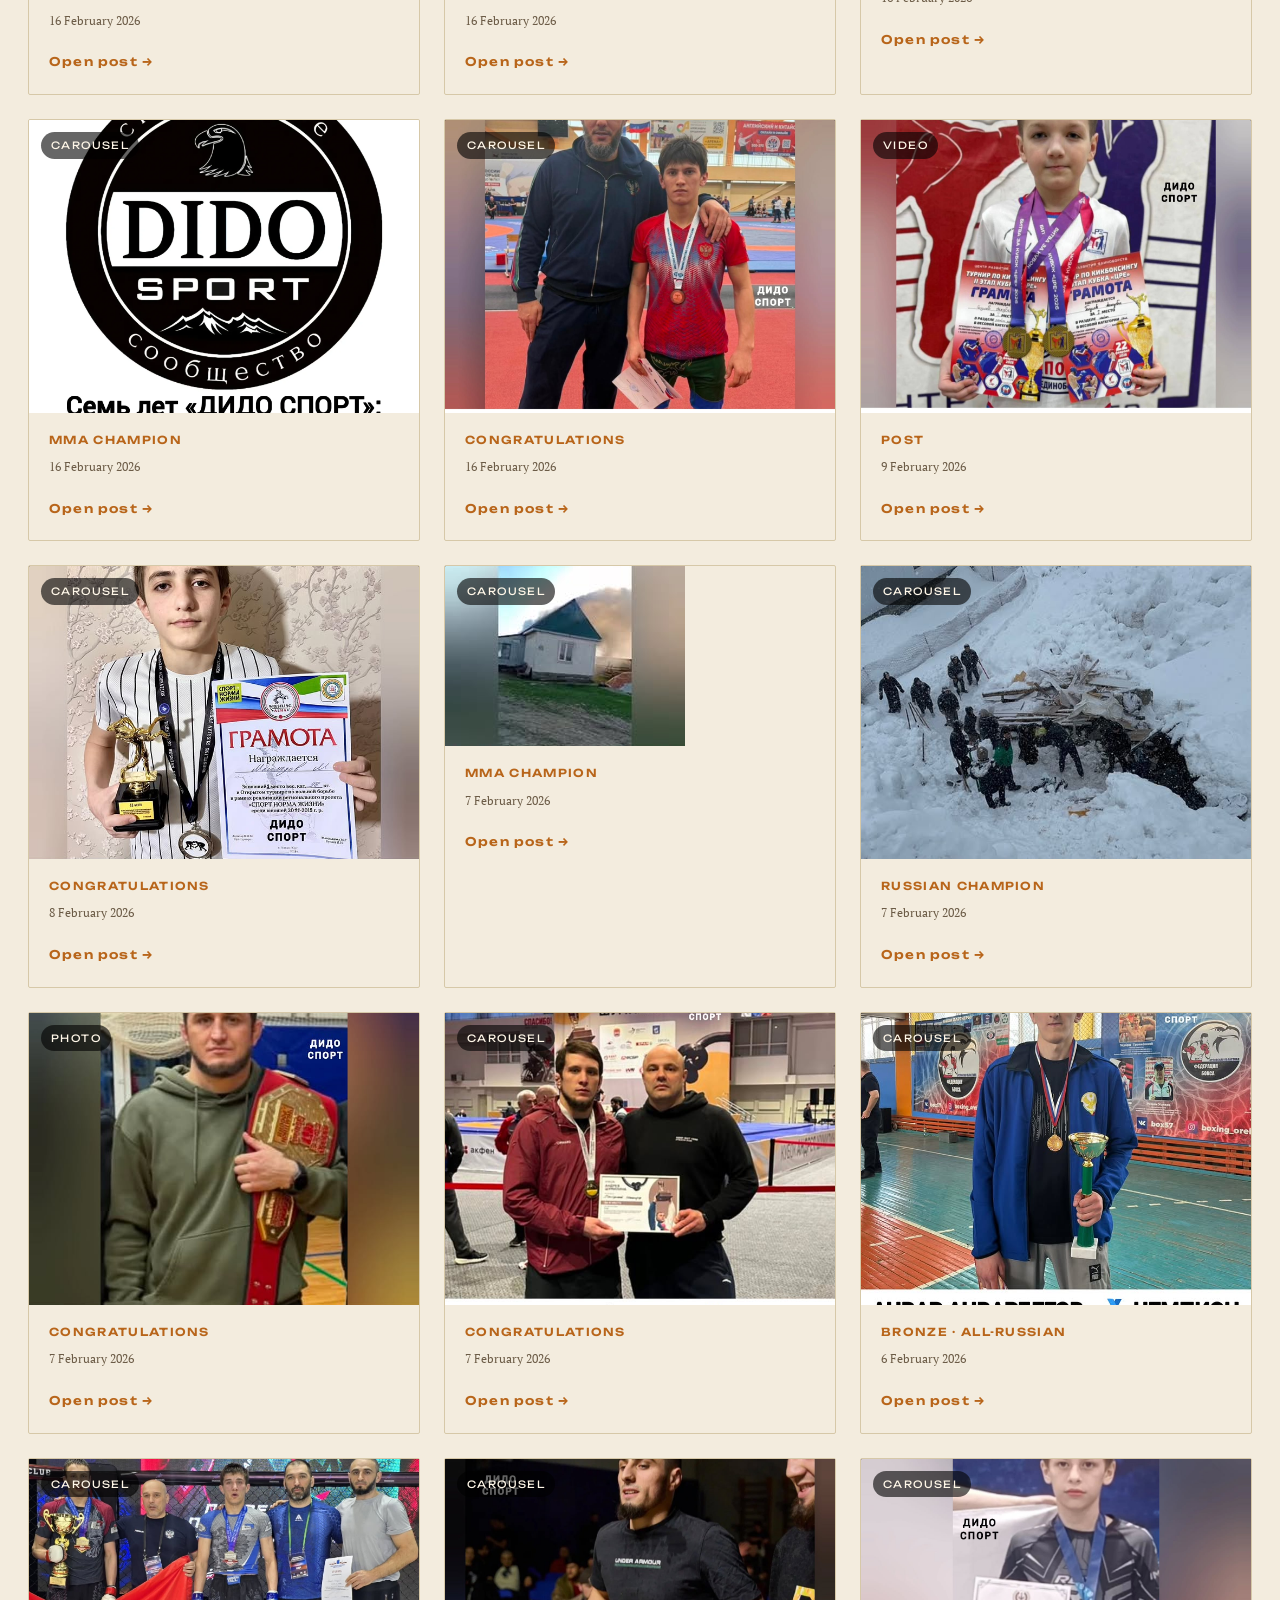
==== commit 240ec0bd: "fix: archive image paths (posts/reels subfolder) + drawer on archive.html - feed-YYYY-MM.js paths no" ====
--- a/index.html
+++ b/index.html
@@ -240,9 +240,9 @@
     <a href="#latest" data-i18n="nav_latest">Новости</a>
     <a href="#sections" data-i18n="nav_sections">Разделы</a>
     <a href="#feed" data-i18n="nav_feed">Лента</a>
-    <details class="nav-archive" id="navArchive">
+    <details class="nav-archive nav-archive--mobile" id="navArchiveMobile">
       <summary data-i18n="archive_kicker">Архив</summary>
-      <div class="nav-archive__years" id="navArchiveYears"></div>
+      <div class="nav-archive__years"></div>
     </details>
     <a href="#contact" data-i18n="nav_contact">Связаться</a>
   </nav>
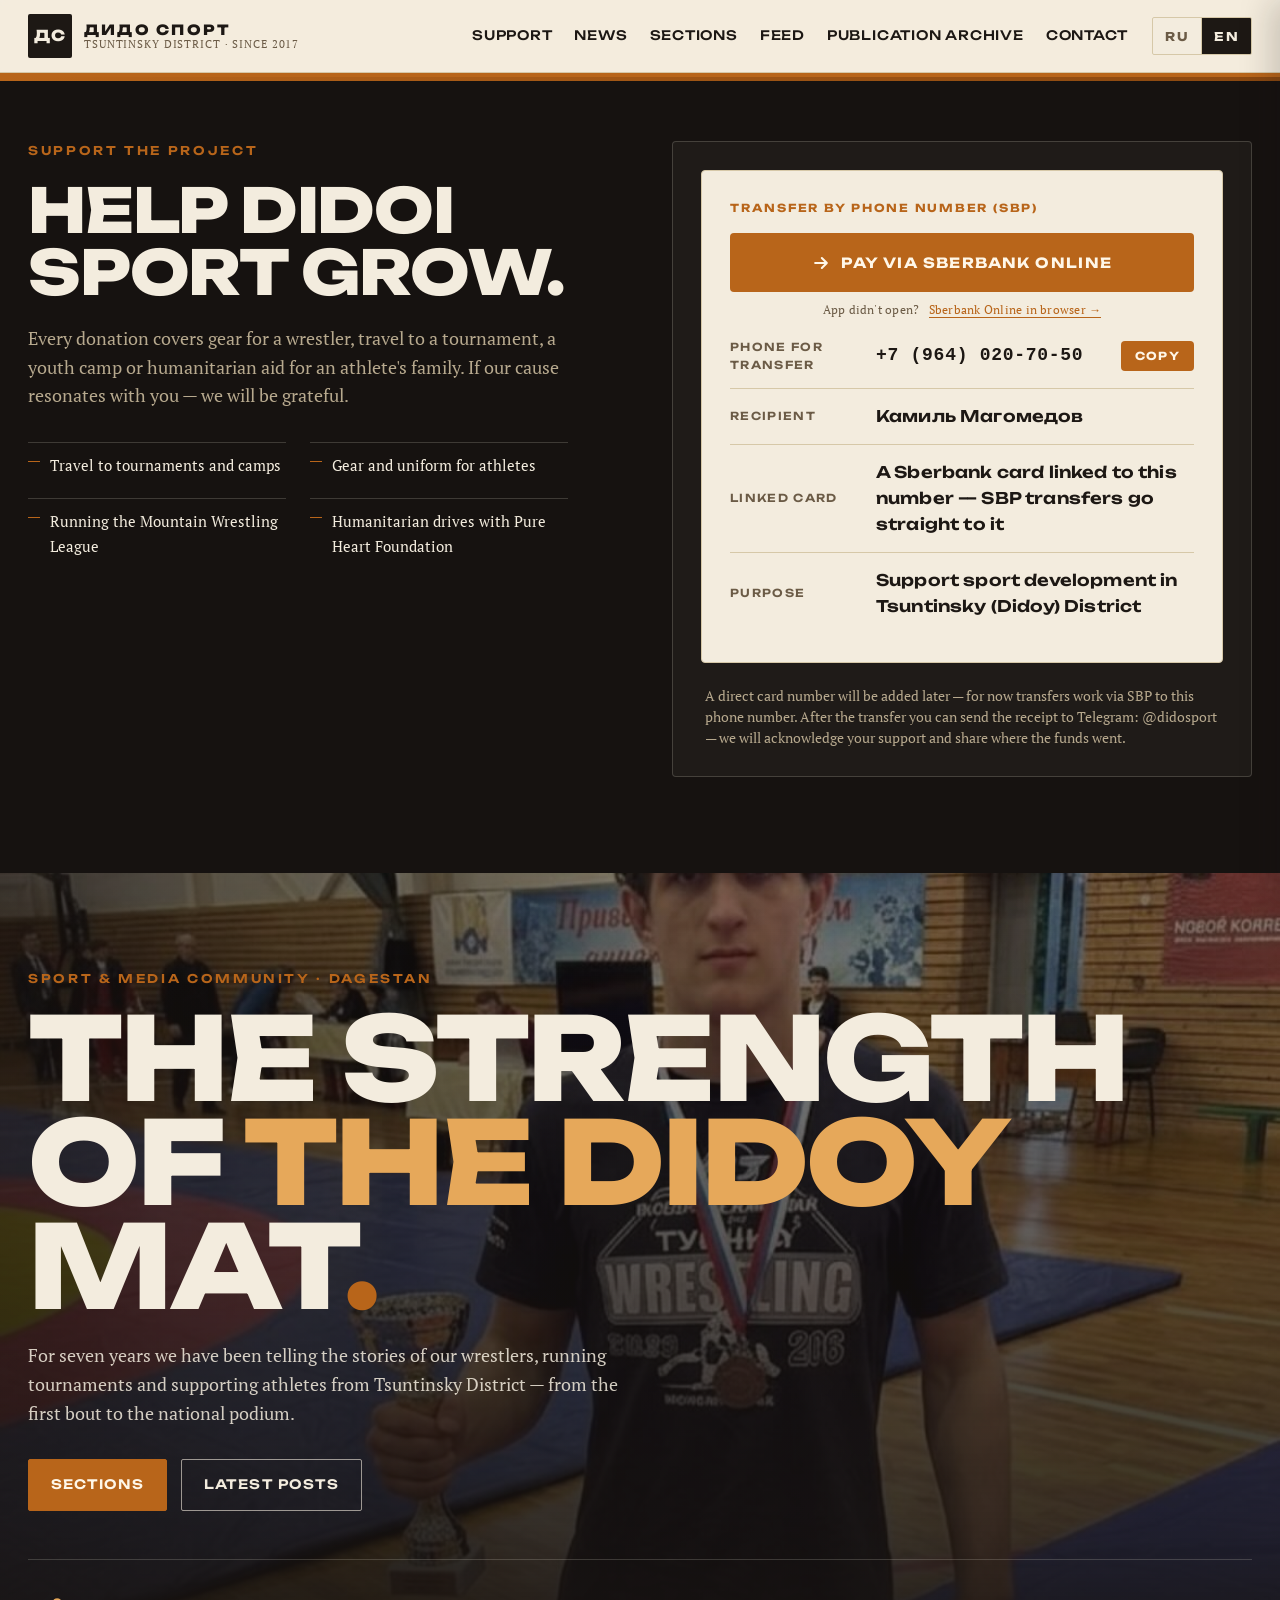
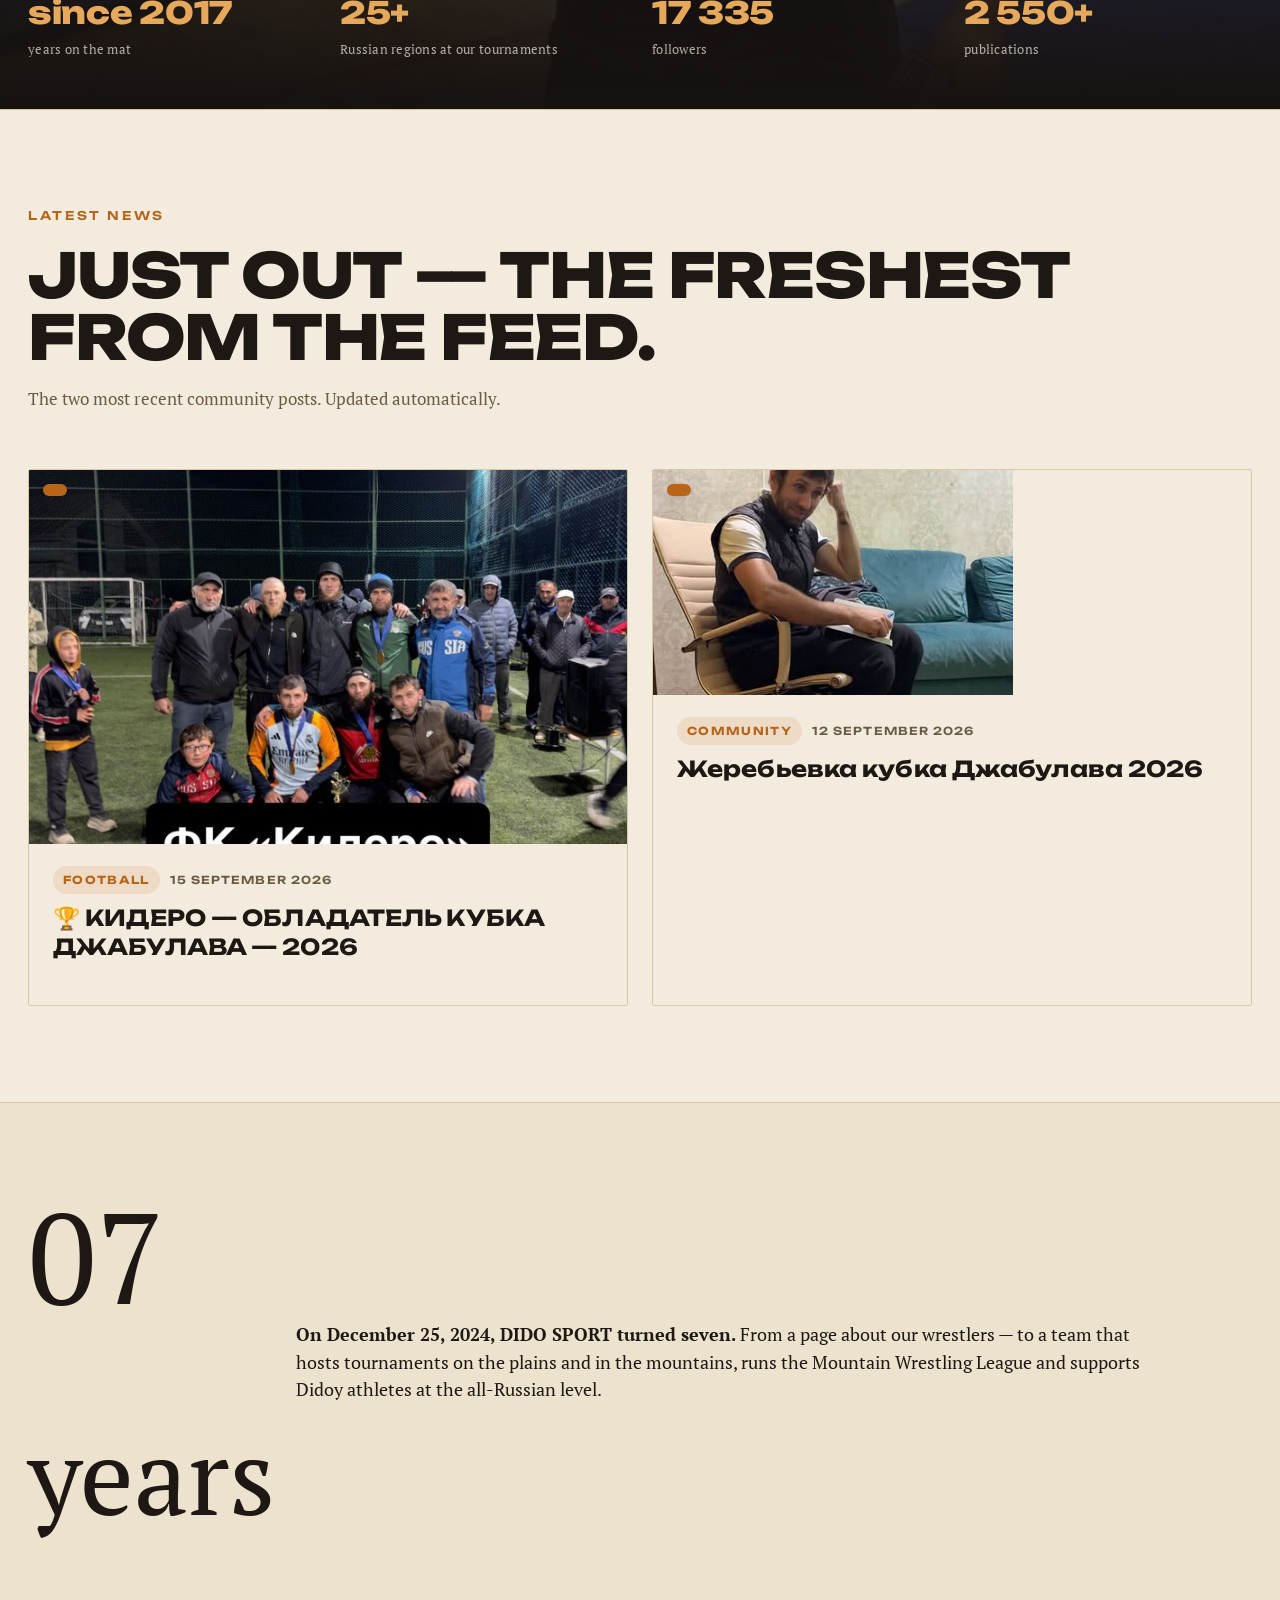
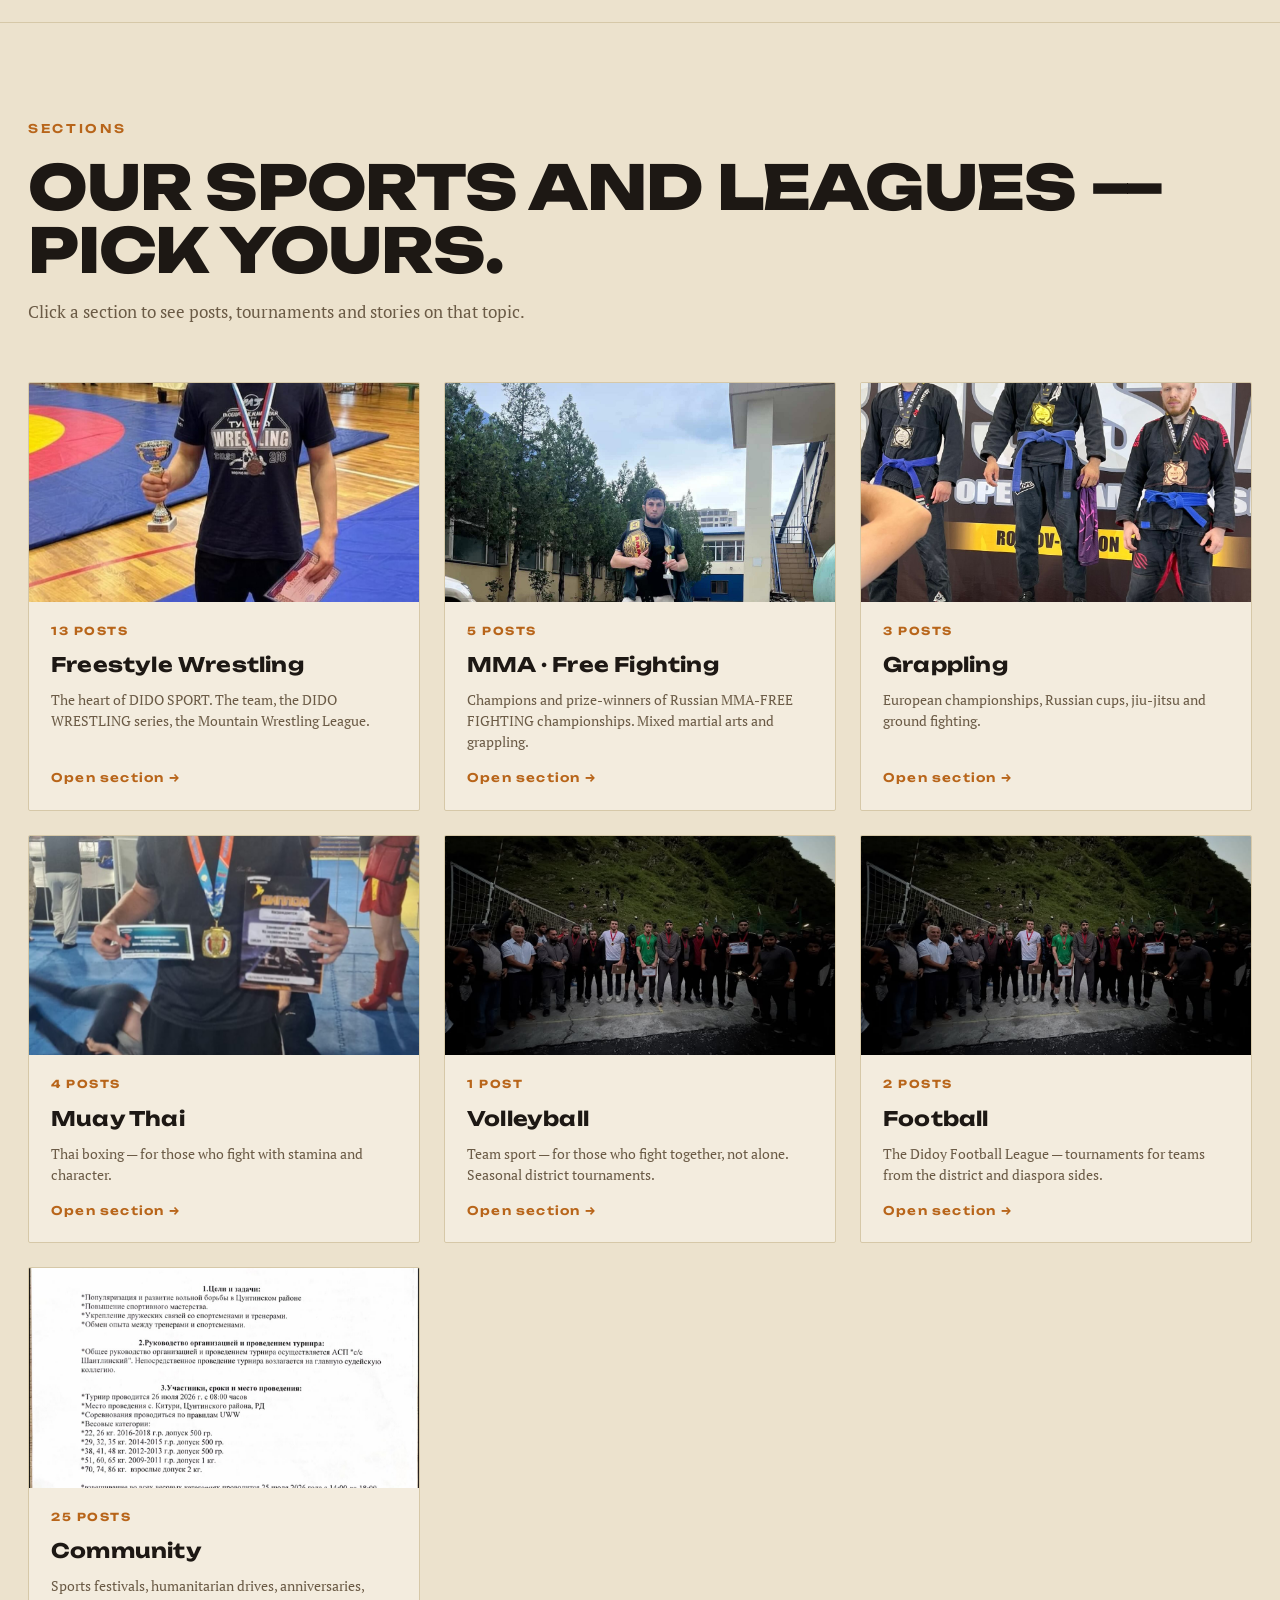
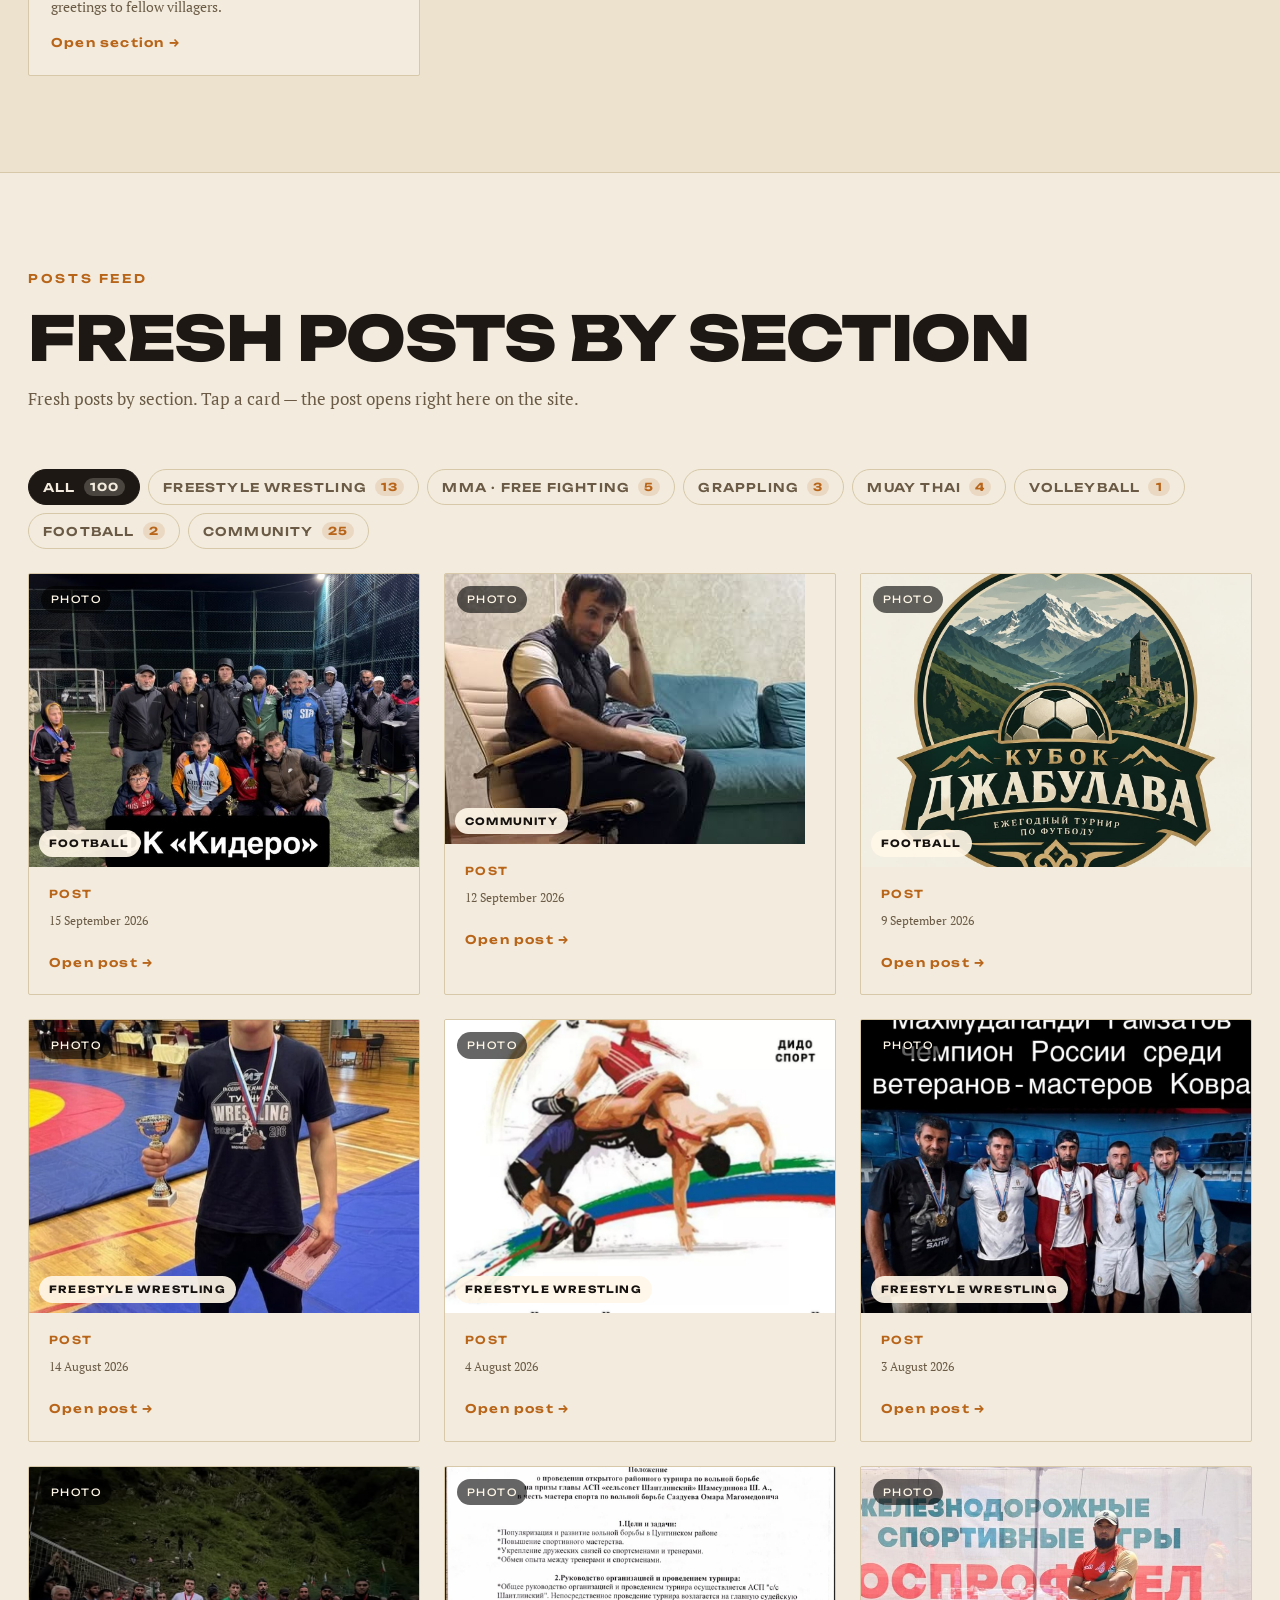
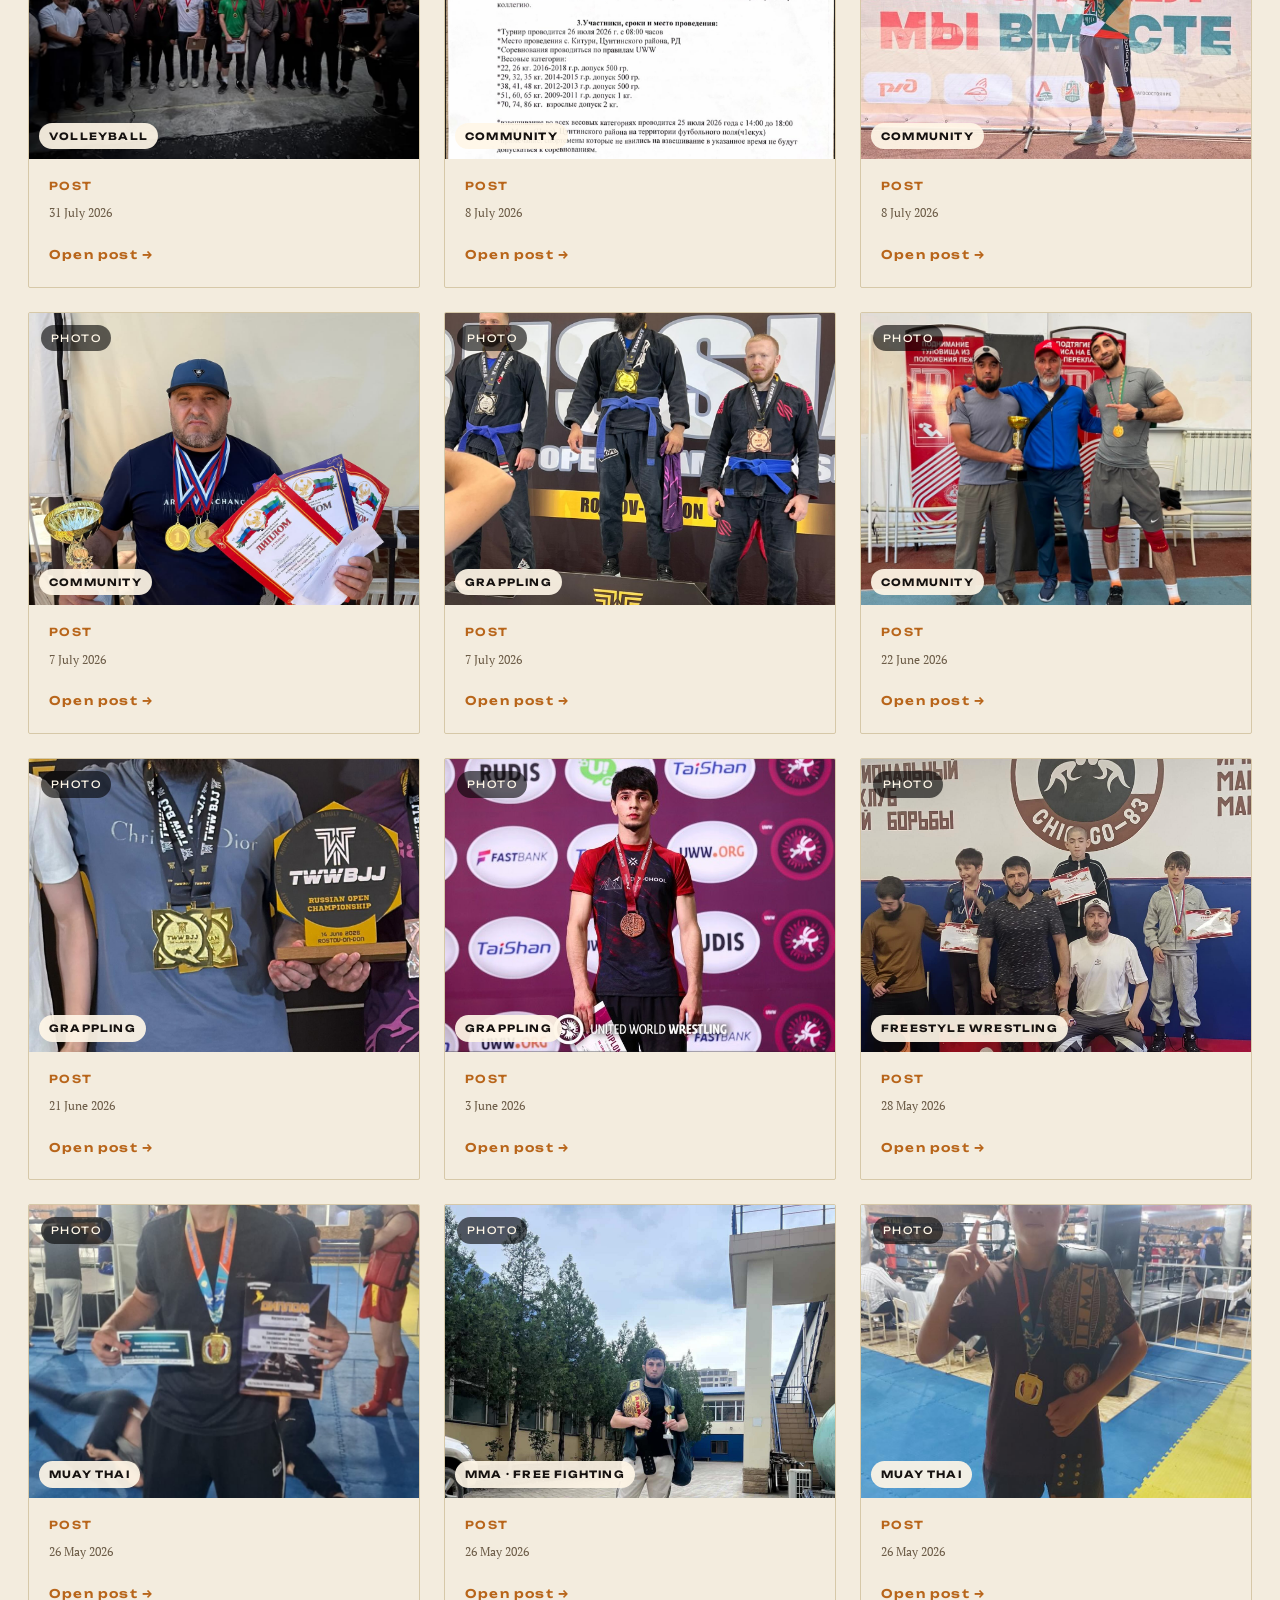
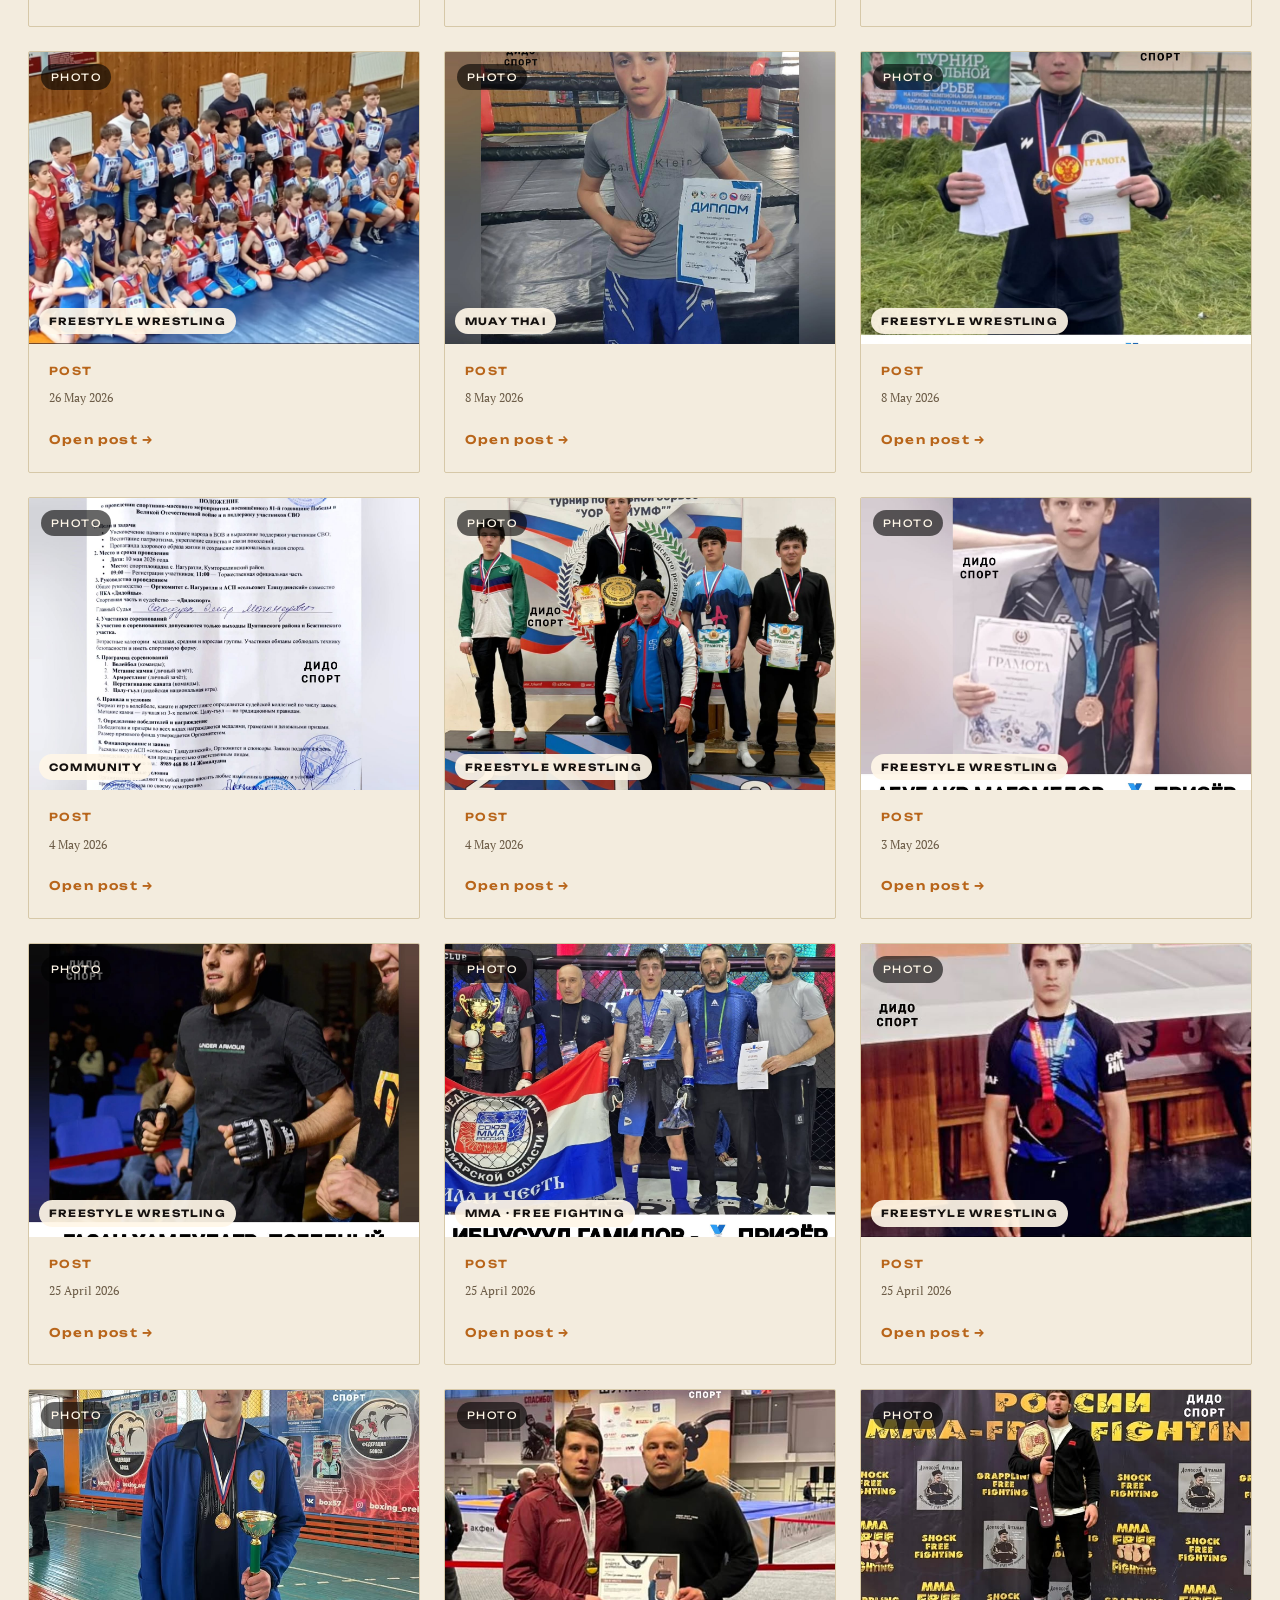
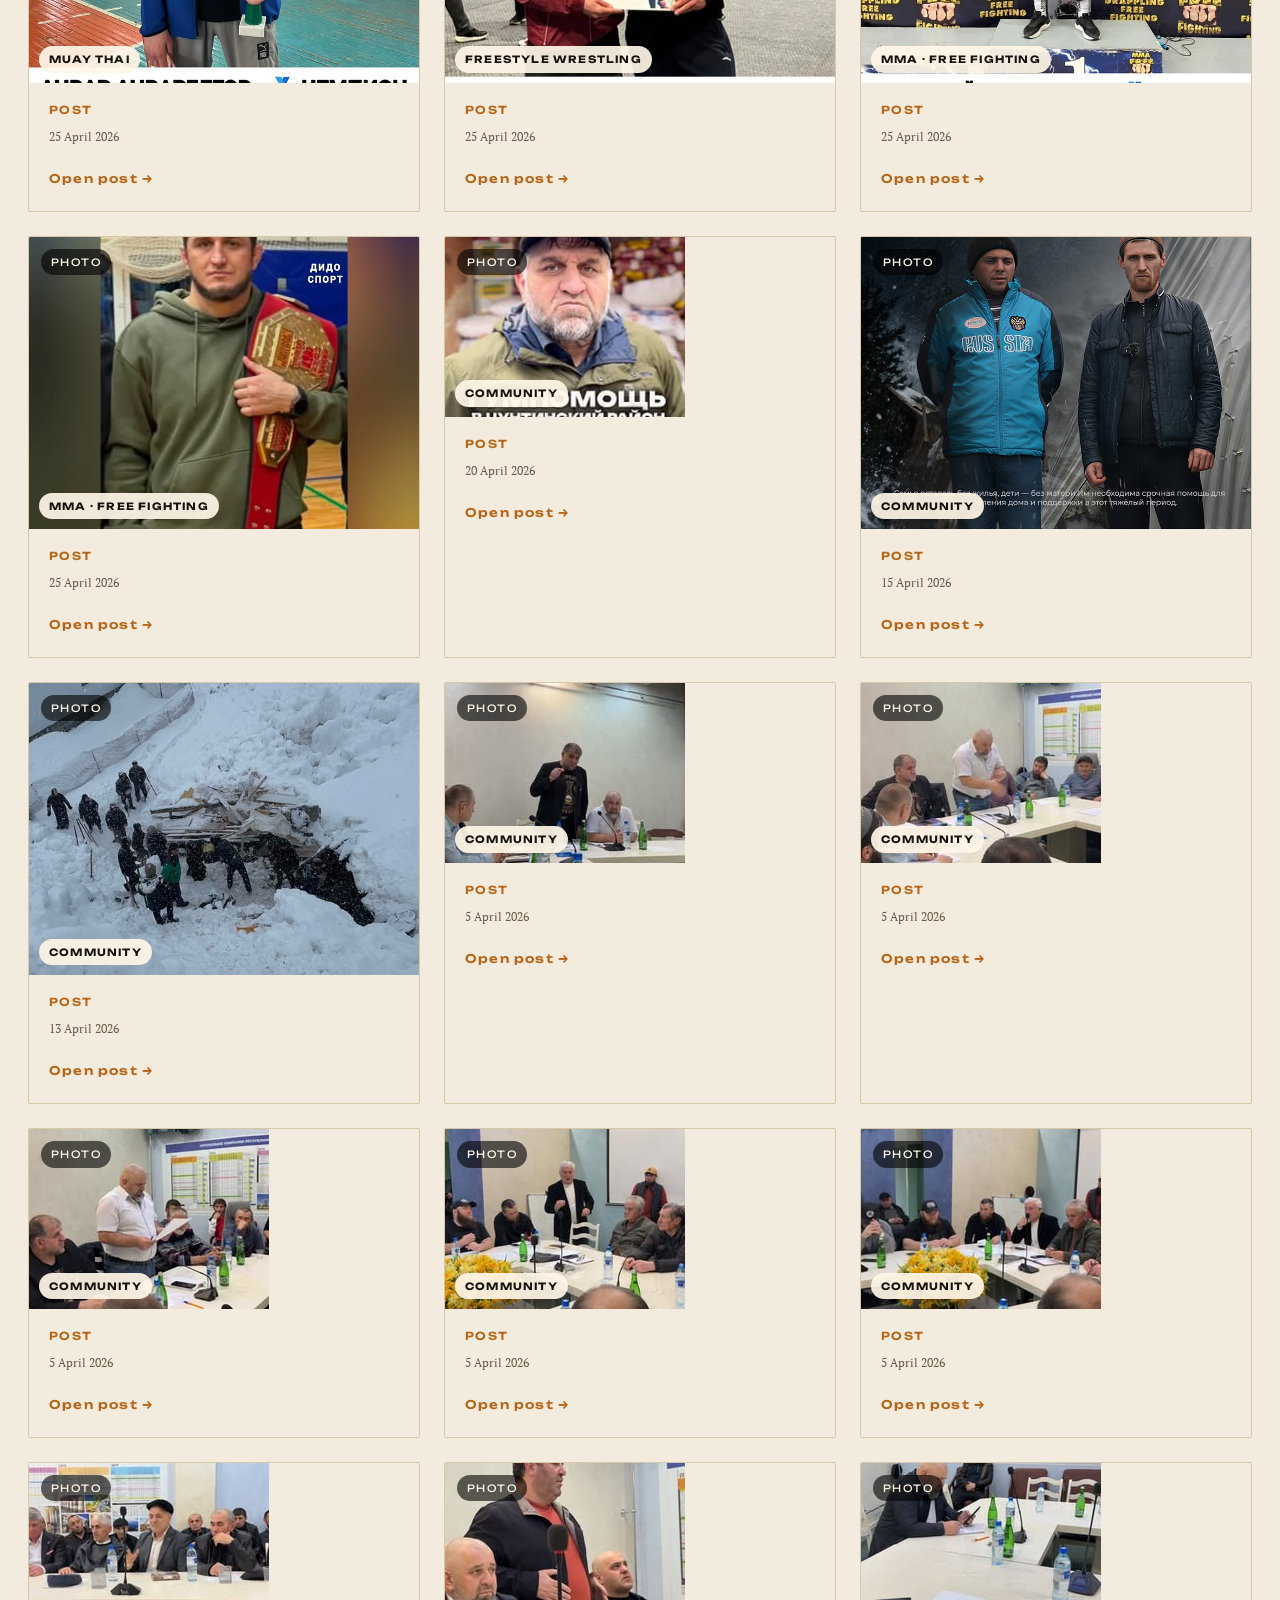
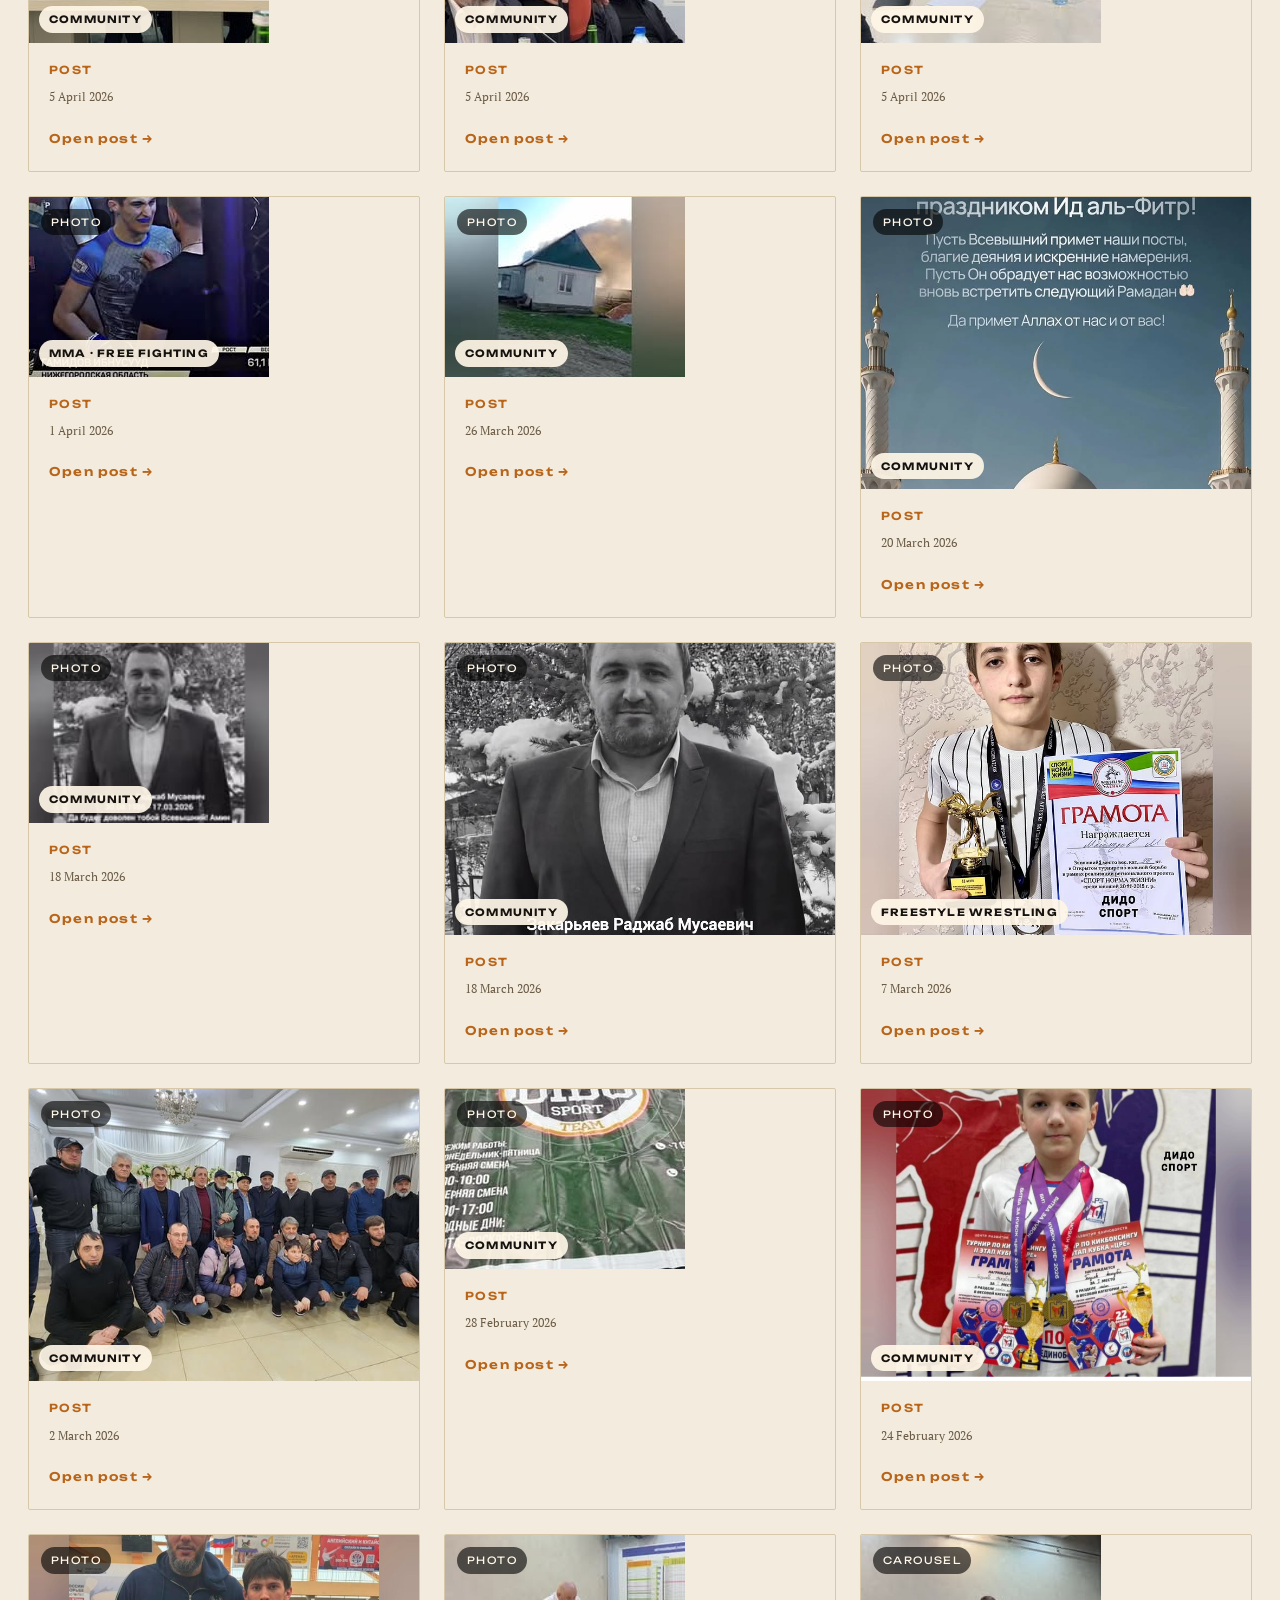
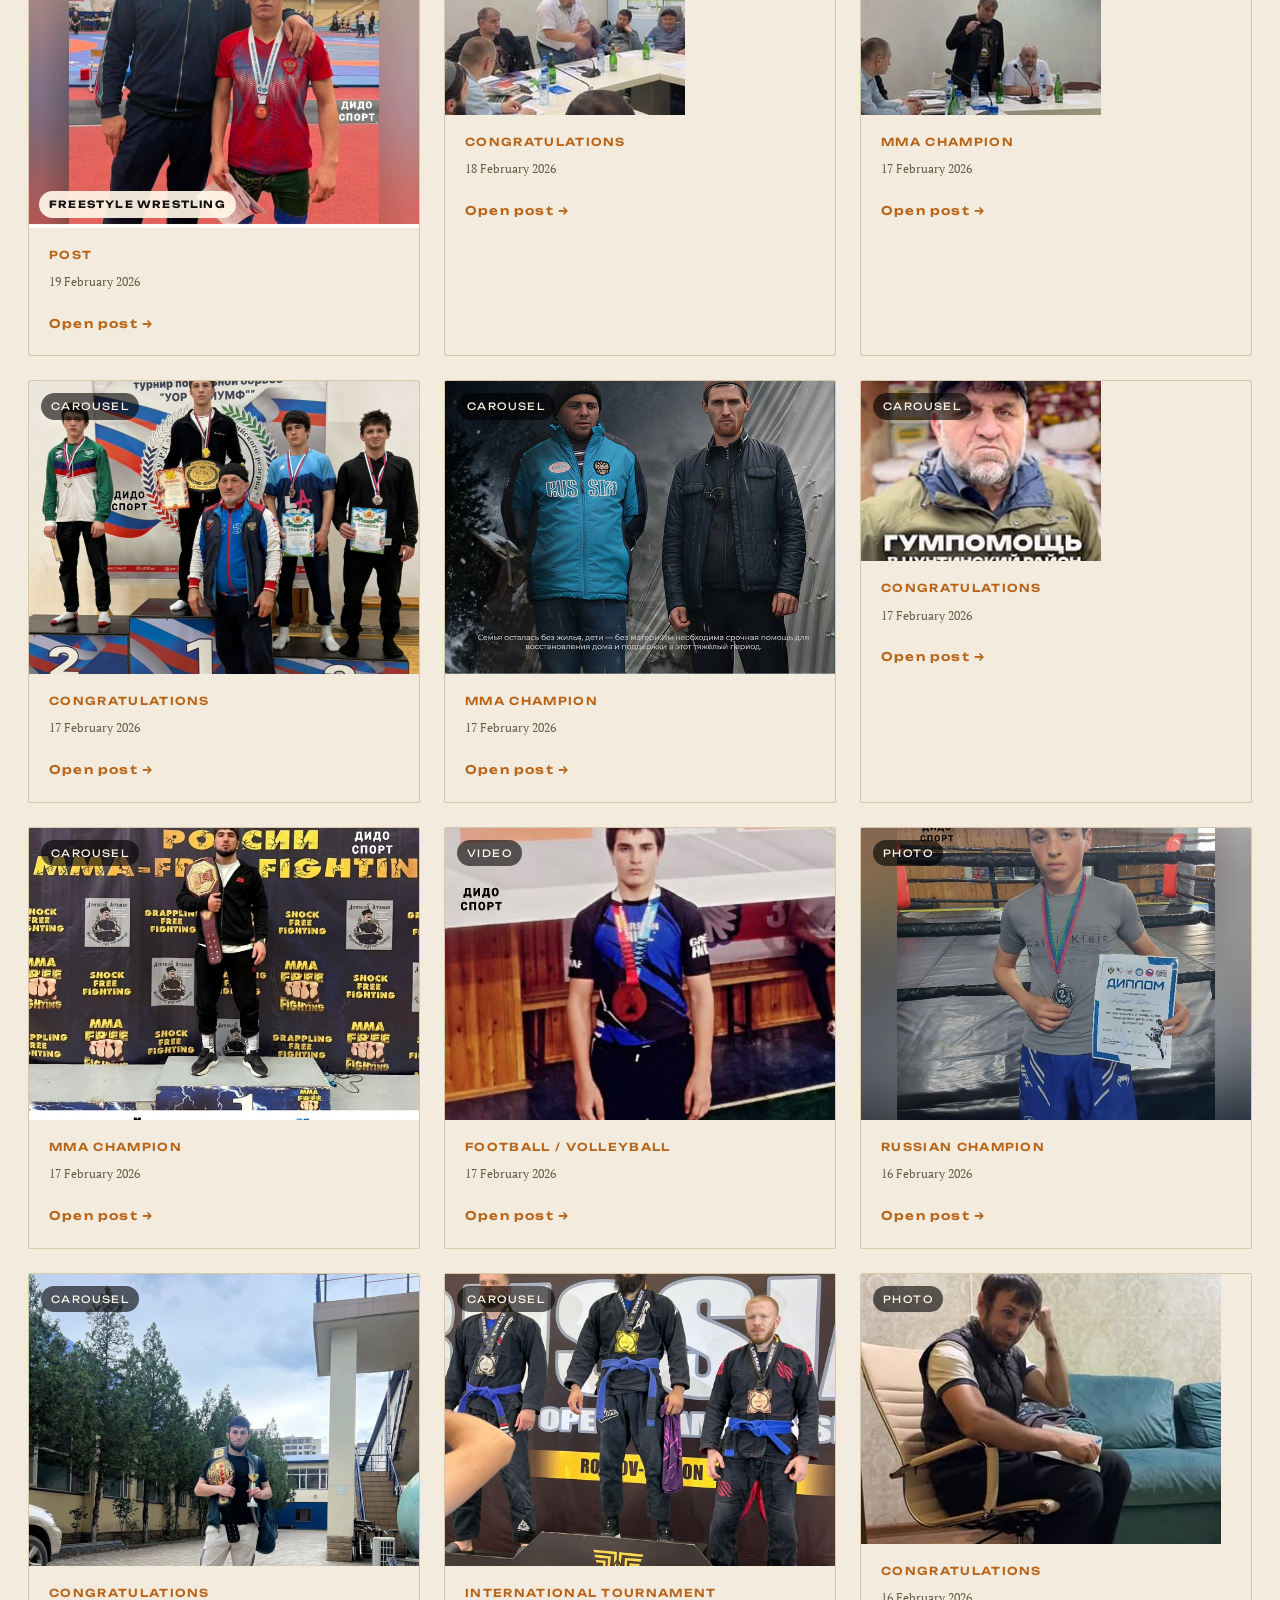
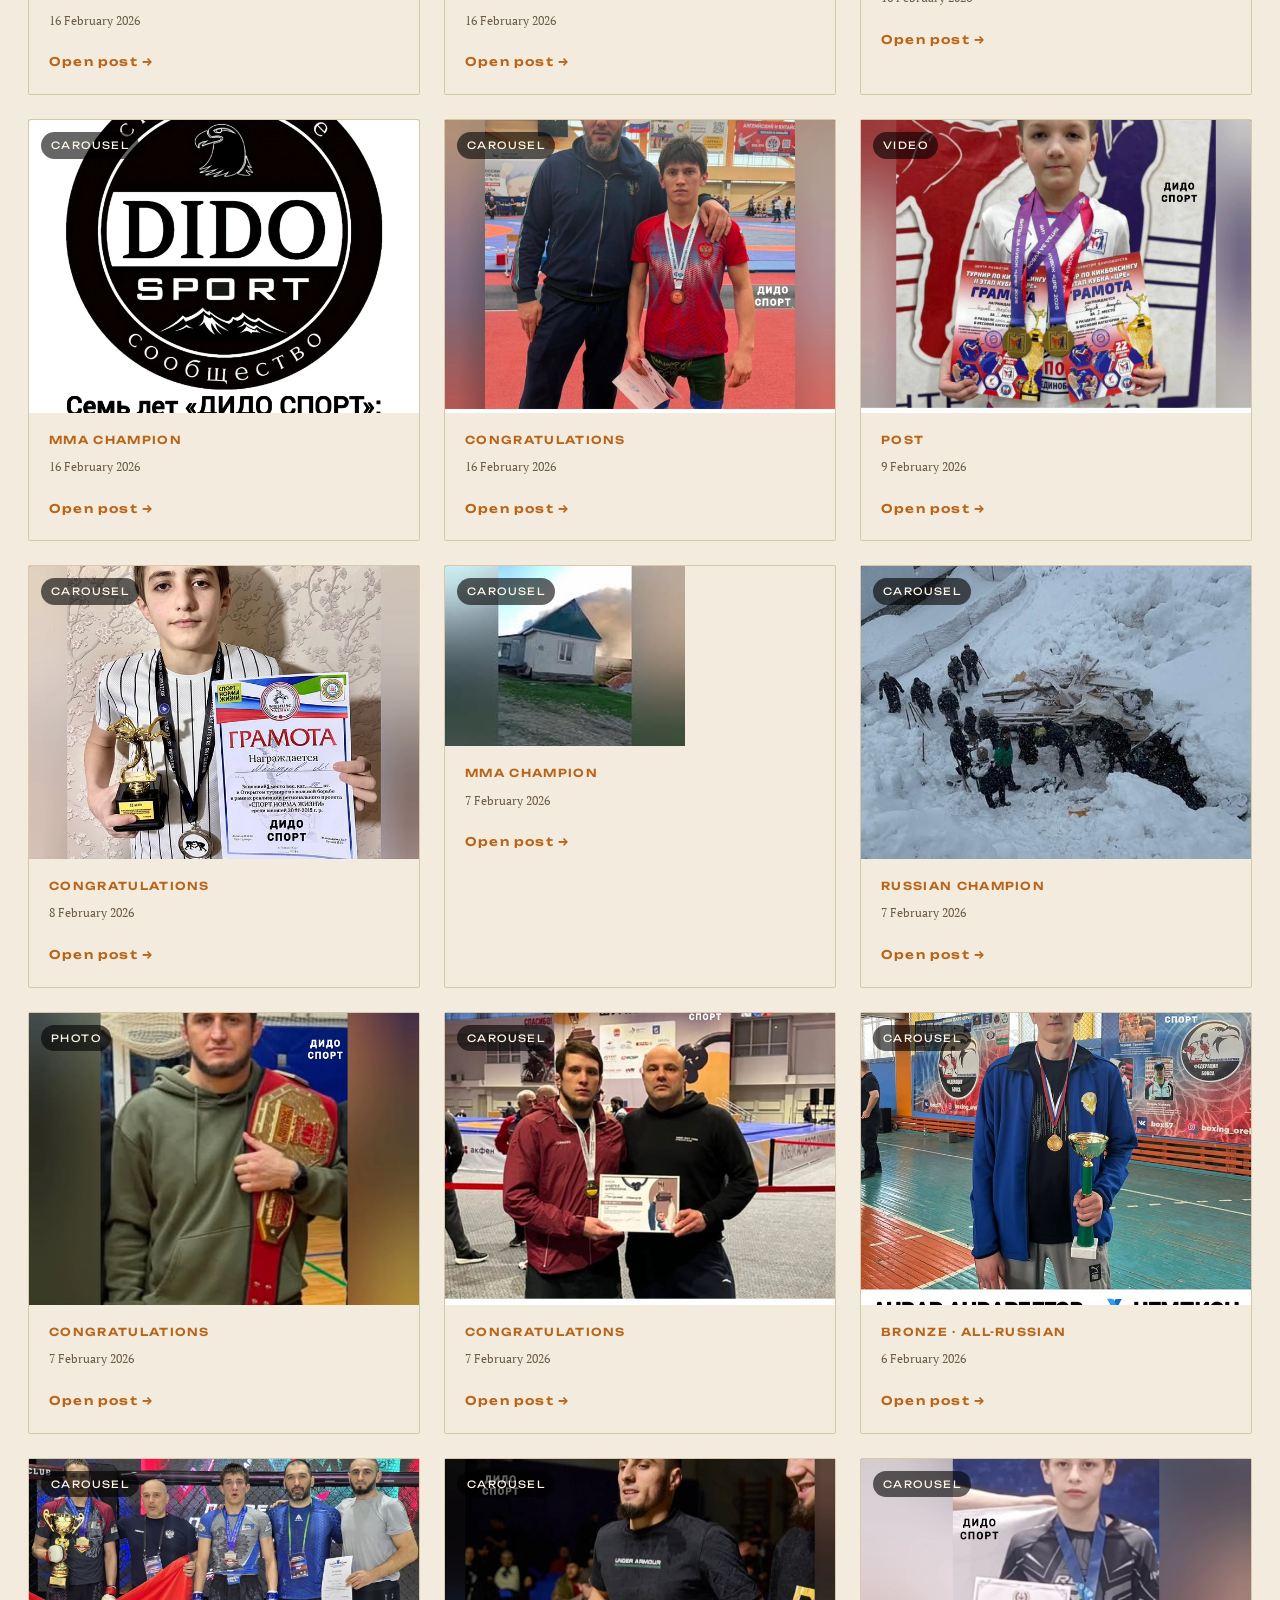
==== commit 56cf428c: "feat: contact form with photo/video attachments - Add drop zone + file input (multiple, image/*,vide" ====
--- a/index.html
+++ b/index.html
@@ -432,16 +432,29 @@
         или пригласить на турнир — пишите. Отвечаем лично.
       </p>
 
-      <form class="contact__form" id="contact-form" action="https://t.me/didosport" method="get" target="_blank">
+      <form class="contact__form" id="contact-form">
         <label class="contact__field">
           <span data-i18n="ct_f_name">Ваше имя</span>
           <input type="text" name="name" autocomplete="name" placeholder="Адам">
         </label>
         <label class="contact__field">
           <span data-i18n="ct_f_msg">Сообщение</span>
-          <textarea name="message" rows="3" placeholder="Здравствуйте! Хочу предложить..."></textarea>
+          <textarea name="message" rows="3" placeholder="Здравствуйте! Хочу предложить историю о спортсмене..."></textarea>
         </label>
+        <div class="contact__field">
+          <span data-i18n="ct_f_files">Фото и видео</span>
+          <label class="contact__drop" id="dropZone">
+            <input type="file" id="fileInput" multiple accept="image/*,video/*" hidden>
+            <span class="contact__drop-icon" aria-hidden="true">
+              <svg viewBox="0 0 24 24" width="32" height="32" fill="none" stroke="currentColor" stroke-width="1.6"><path d="M12 16V4m0 0l-4 4m4-4l4 4"/><path d="M4 16v3a1 1 0 0 0 1 1h14a1 1 0 0 0 1-1v-3"/></svg>
+            </span>
+            <span class="contact__drop-hint" data-i18n="ct_f_drop">Нажмите или перетащите фото и видео</span>
+            <span class="contact__drop-meta" data-i18n="ct_f_drop_meta">До 10 файлов · JPG, PNG, MP4 · до 50 МБ каждый</span>
+          </label>
+          <div class="contact__previews" id="previews" hidden></div>
+        </div>
         <button type="submit" class="contact__send" data-i18n="ct_f_send">Отправить в Телеграм →</button>
+        <p class="contact__hint" id="contactHint" hidden></p>
       </form>
     </div>
 
@@ -492,4 +505,5 @@
 <script src="feed.js"></script>
 <script src="mobile-nav.js"></script>
 <script src="nav-archive.js"></script>
+<script src="contact-form.js"></script>
 </html>
--- a/styles.css
+++ b/styles.css
@@ -1409,6 +1409,97 @@
   align-self: flex-start;
 }
 .contact__send:hover { background: var(--accent); }
+
+/* Drop zone + file previews */
+.contact__drop {
+  display: flex; flex-direction: column; align-items: center; justify-content: center;
+  gap: 6px;
+  padding: 26px 16px;
+  border: 1.5px dashed var(--border);
+  border-radius: 4px;
+  background: var(--bg);
+  color: var(--muted);
+  cursor: pointer;
+  transition: border-color .15s ease, background .15s ease, color .15s ease;
+  text-align: center;
+}
+.contact__drop:hover,
+.contact__drop.drag {
+  border-color: var(--accent);
+  background: rgba(184,101,26,.04);
+  color: var(--fg);
+}
+.contact__drop-icon { display: inline-flex; color: var(--muted); }
+.contact__drop:hover .contact__drop-icon,
+.contact__drop.drag .contact__drop-icon { color: var(--accent); }
+.contact__drop-hint {
+  font-family: var(--font-display);
+  font-size: 12px; font-weight: 600;
+  letter-spacing: 0.06em; text-transform: uppercase;
+}
+.contact__drop-meta { font-size: 11px; opacity: .75; }
+
+.contact__previews {
+  display: grid;
+  grid-template-columns: repeat(auto-fill, minmax(96px, 1fr));
+  gap: 8px;
+  margin-top: 12px;
+}
+.preview-tile {
+  position: relative;
+  aspect-ratio: 1 / 1;
+  border: 1px solid var(--border);
+  border-radius: 4px;
+  overflow: hidden;
+  background: var(--bg);
+}
+.preview-tile img,
+.preview-tile video {
+  width: 100%; height: 100%;
+  object-fit: cover;
+  display: block;
+  background: #000;
+}
+.preview-tile__x {
+  position: absolute; top: 4px; right: 4px;
+  width: 22px; height: 22px;
+  border: 0; border-radius: 50%;
+  background: rgba(0,0,0,.65);
+  color: #fff;
+  font-size: 14px; line-height: 1;
+  cursor: pointer;
+  display: flex; align-items: center; justify-content: center;
+  padding: 0;
+}
+.preview-tile__x:hover { background: var(--accent); }
+.preview-tile__type {
+  position: absolute; bottom: 4px; left: 4px;
+  padding: 2px 6px;
+  font-family: var(--font-display);
+  font-size: 10px; font-weight: 700;
+  letter-spacing: 0.06em;
+  background: rgba(0,0,0,.7); color: #fff;
+  border-radius: 2px;
+  text-transform: uppercase;
+}
+.preview-count {
+  grid-column: 1 / -1;
+  font-size: 12px;
+  color: var(--muted);
+  margin: 4px 0 0;
+}
+
+.contact__hint {
+  margin: 8px 0 0;
+  padding: 12px 14px;
+  background: rgba(184,101,26,.08);
+  border-left: 3px solid var(--accent);
+  border-radius: 2px;
+  font-size: 13px;
+  line-height: 1.5;
+  color: var(--fg);
+}
+.contact__hint strong { color: var(--accent); }
 
 @media (max-width: 960px) {
   .help__inner { grid-template-columns: 1fr; gap: 32px; }
